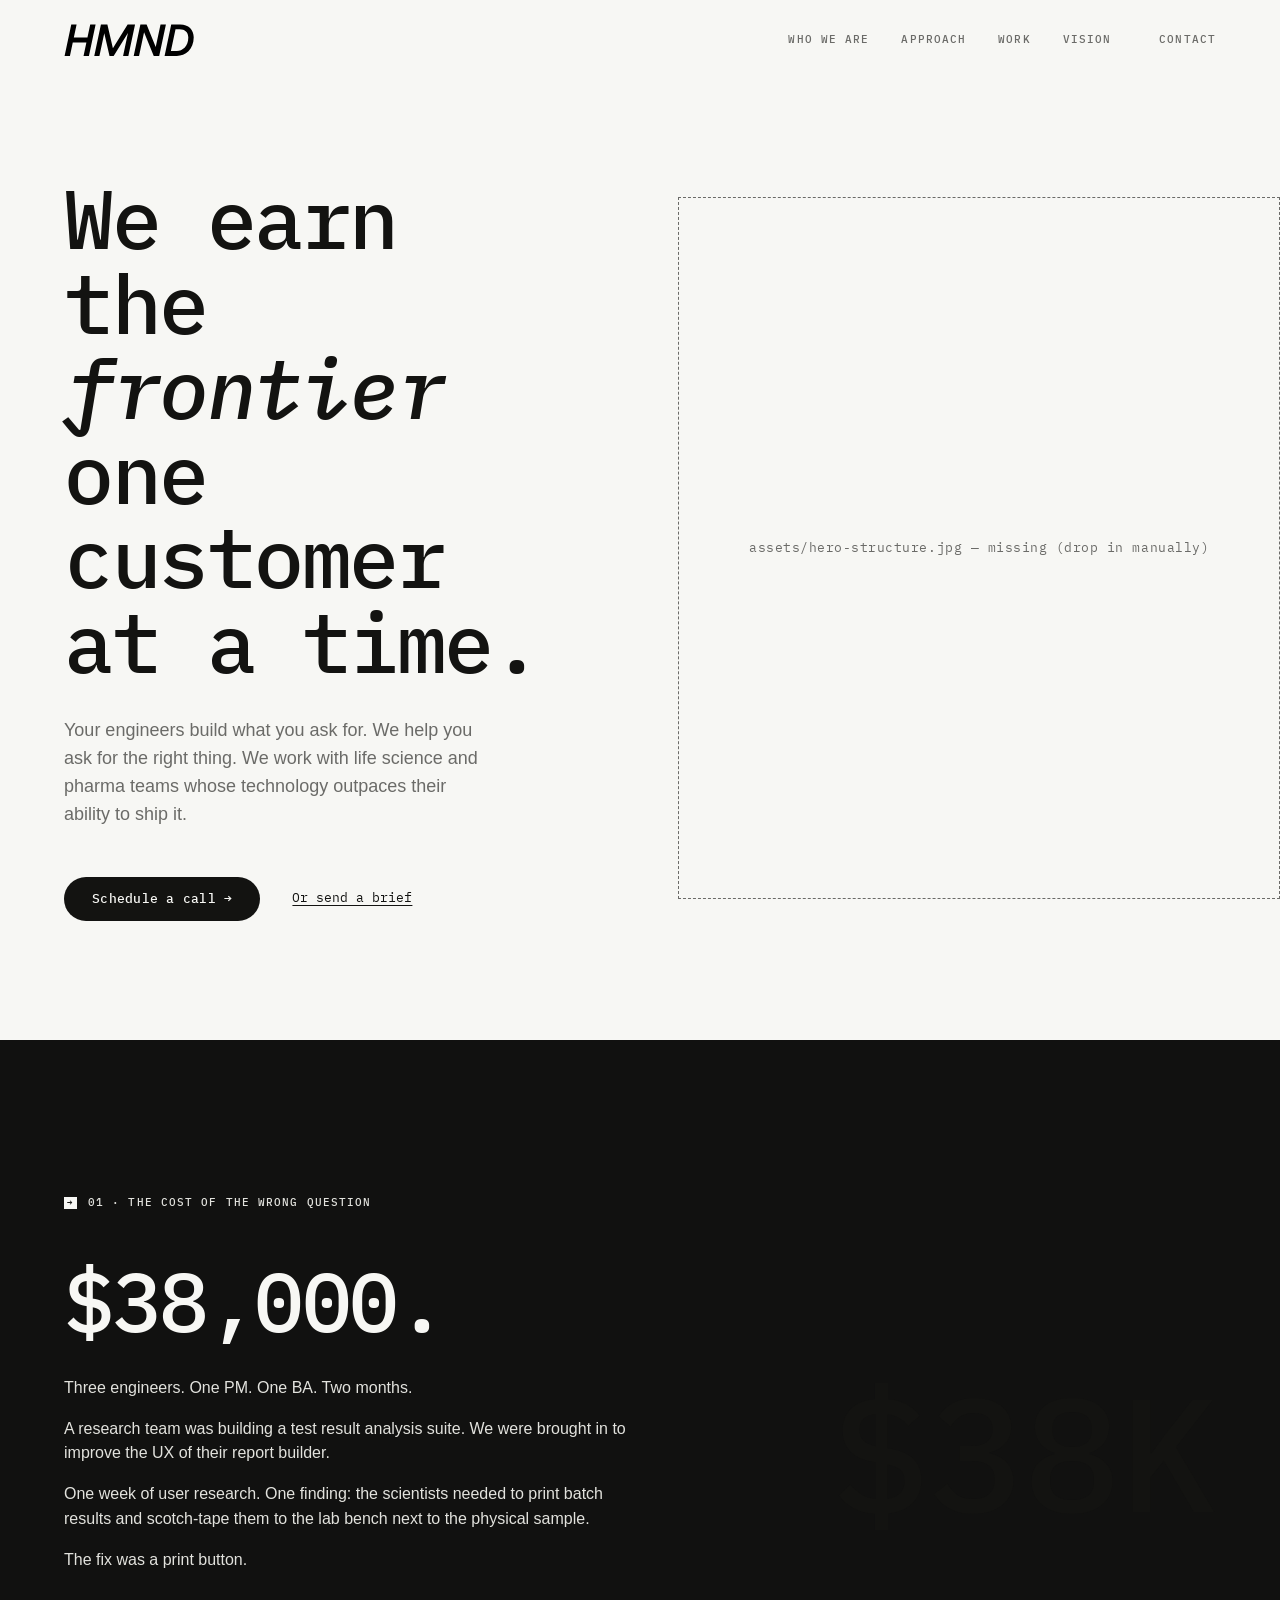
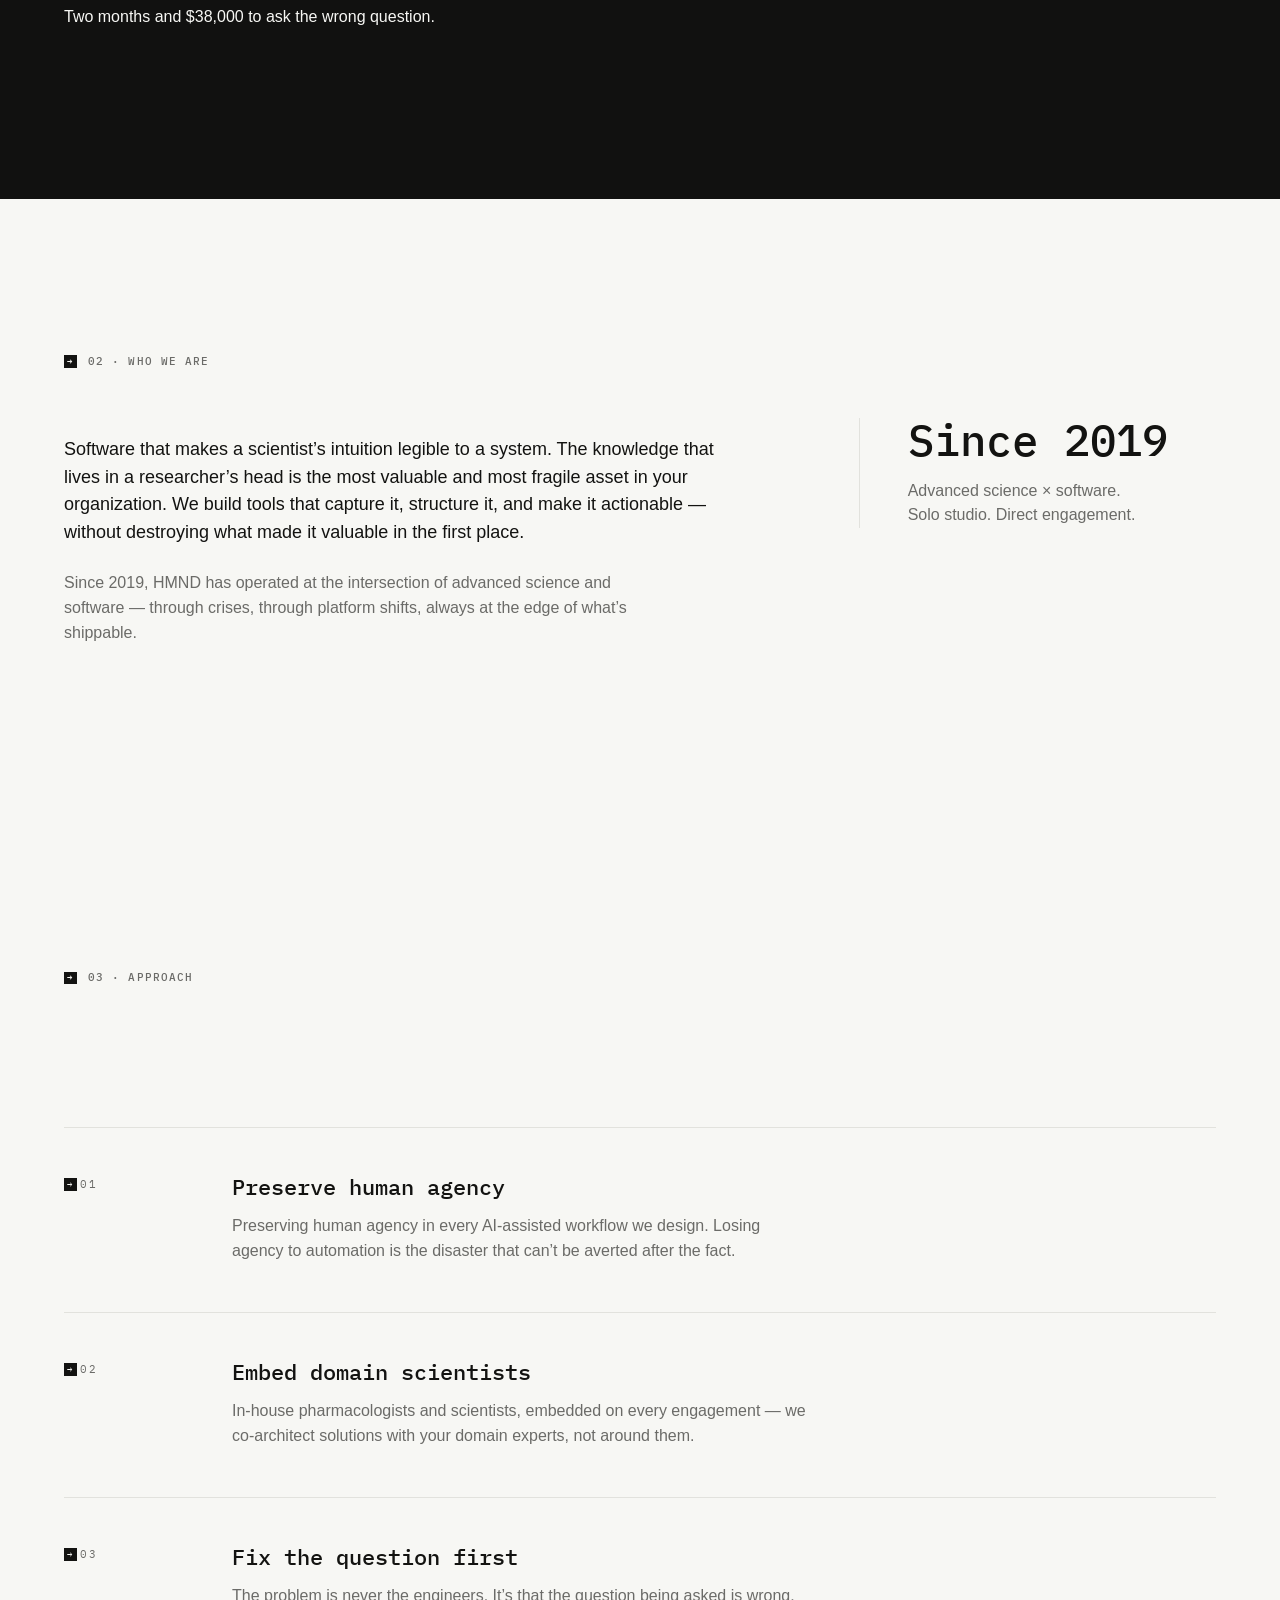
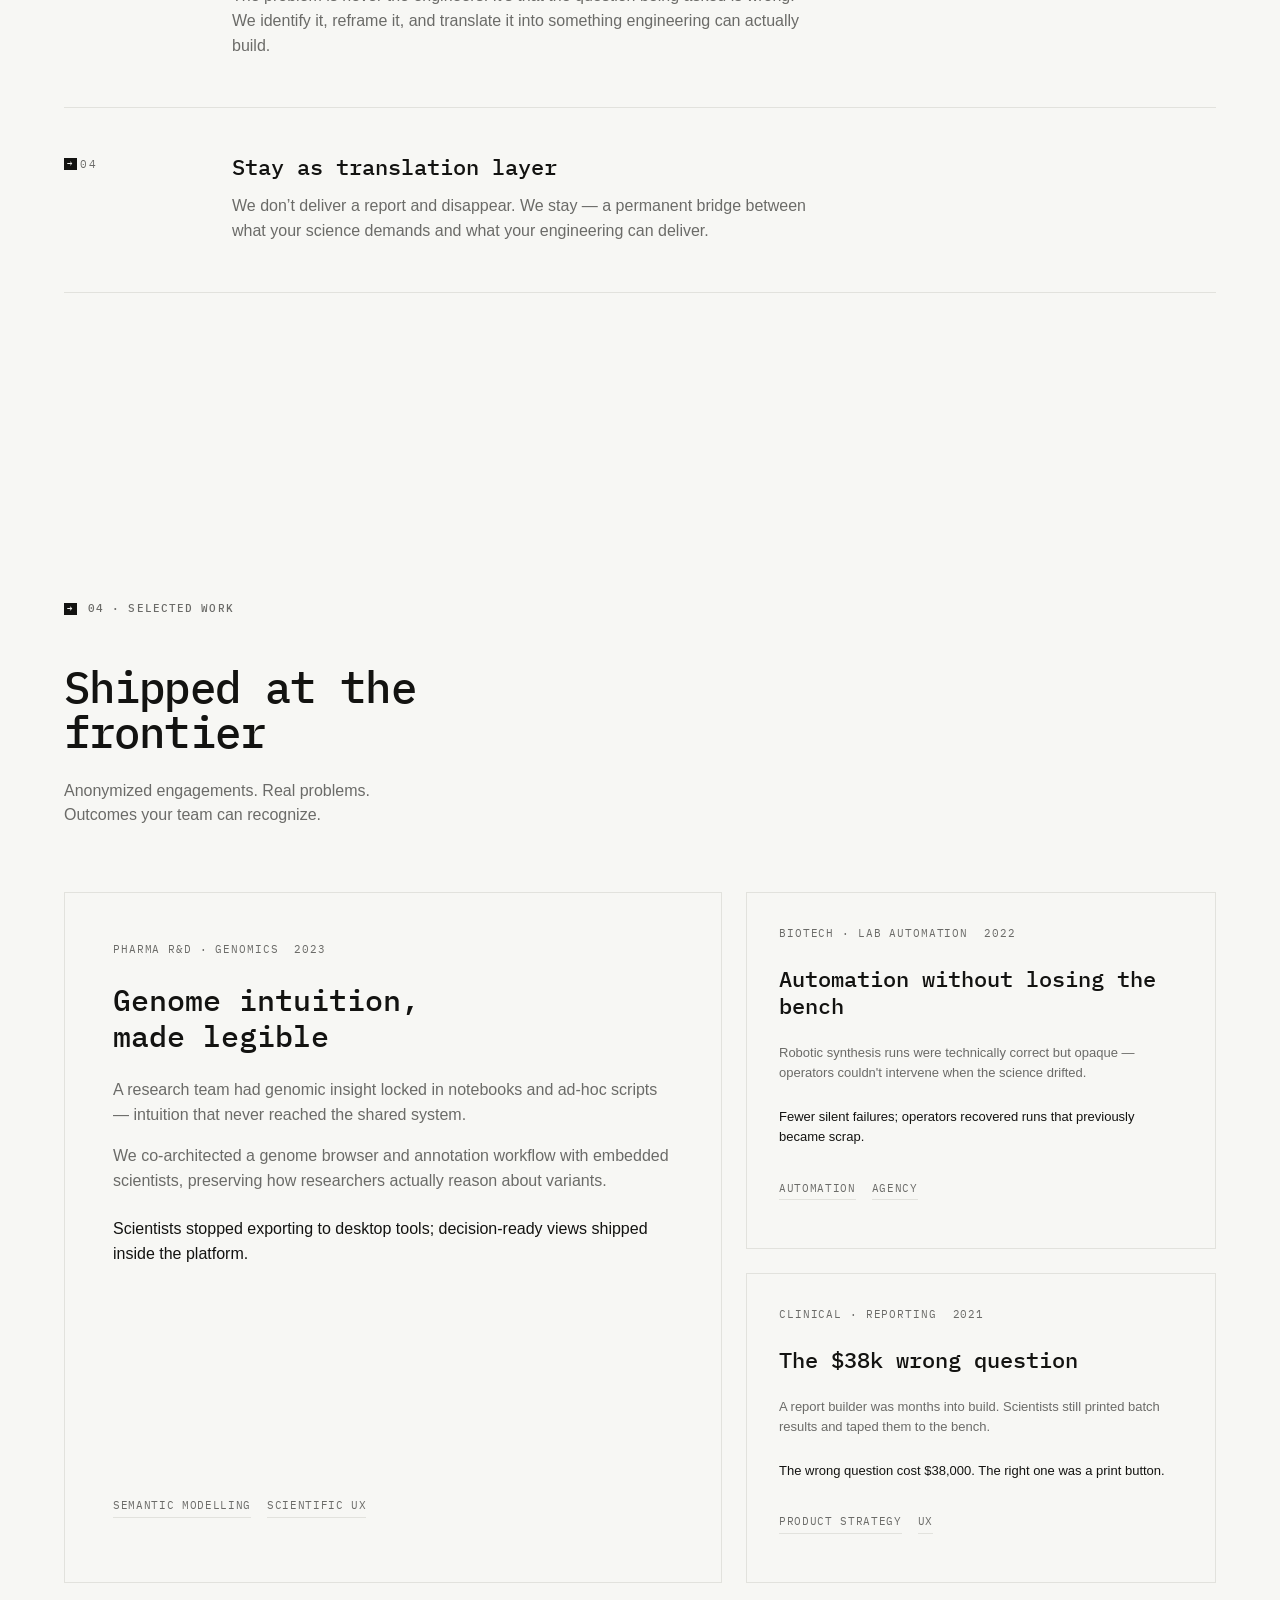
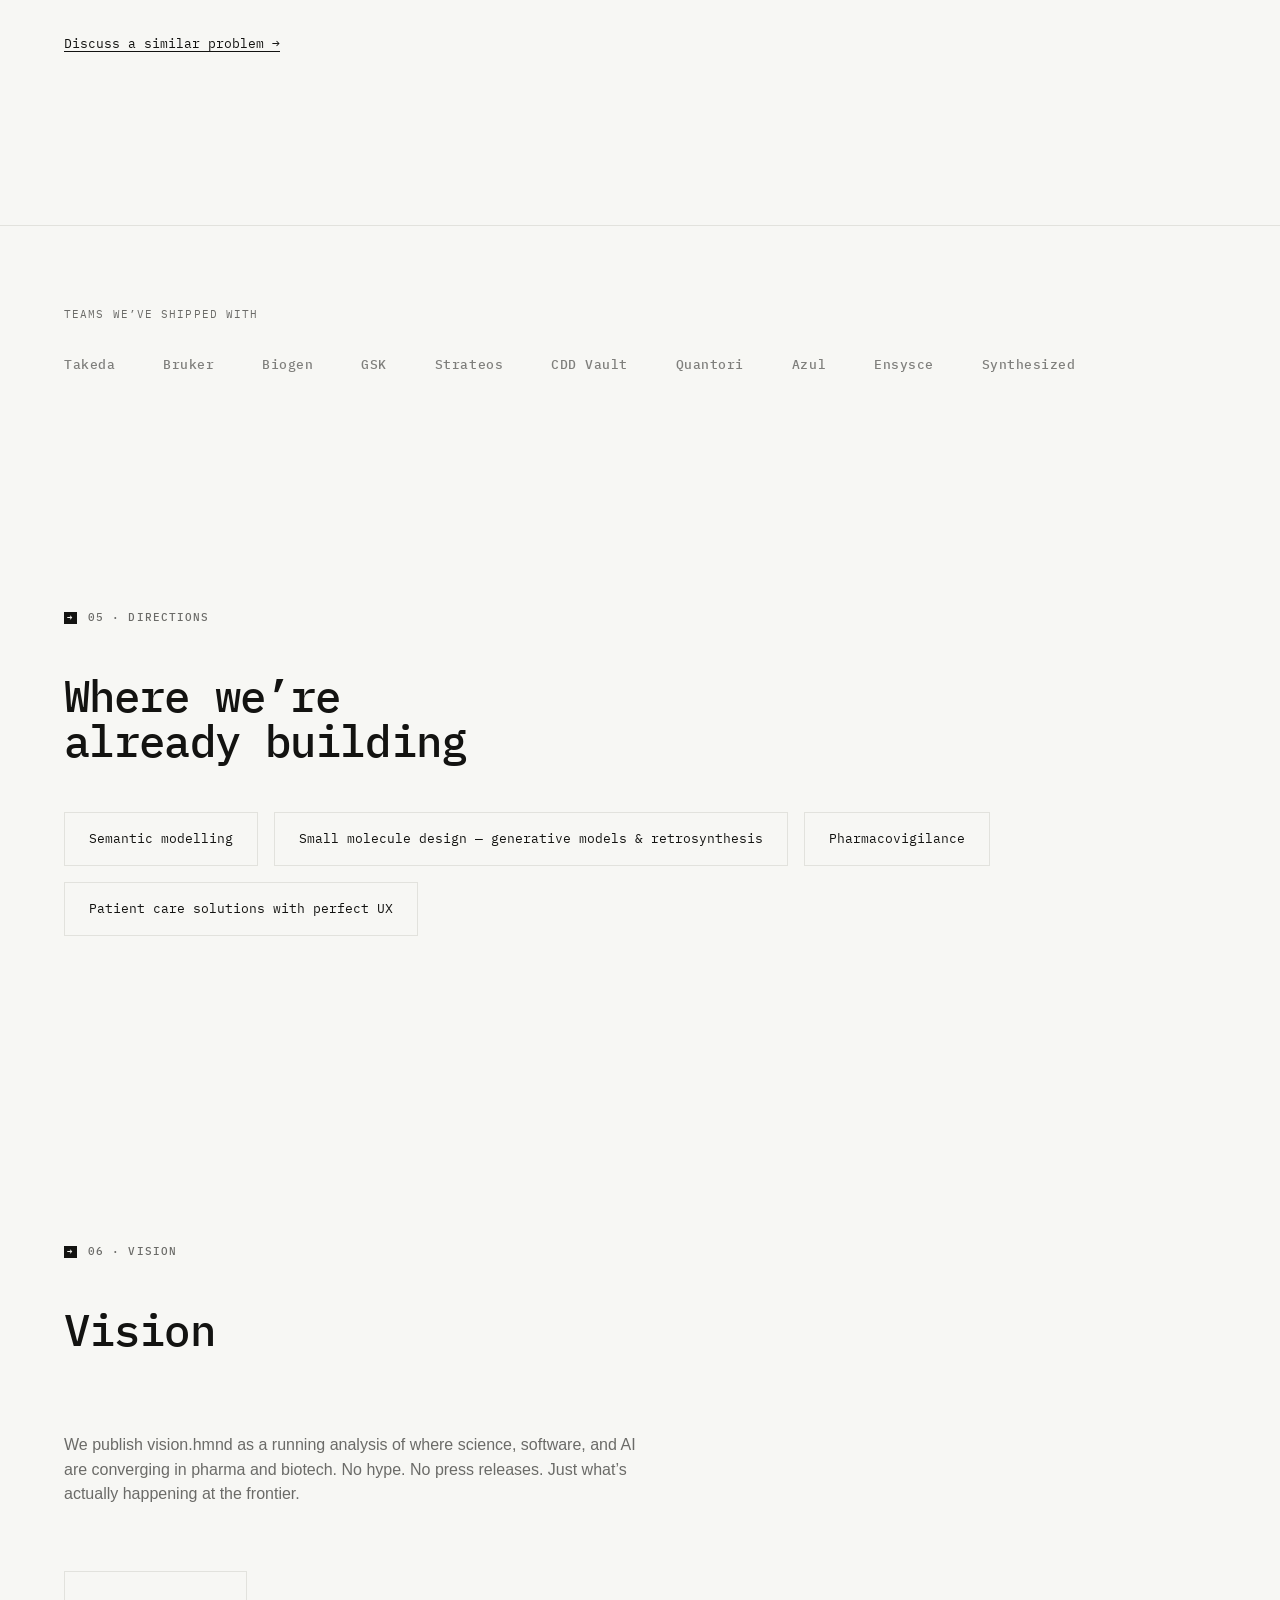
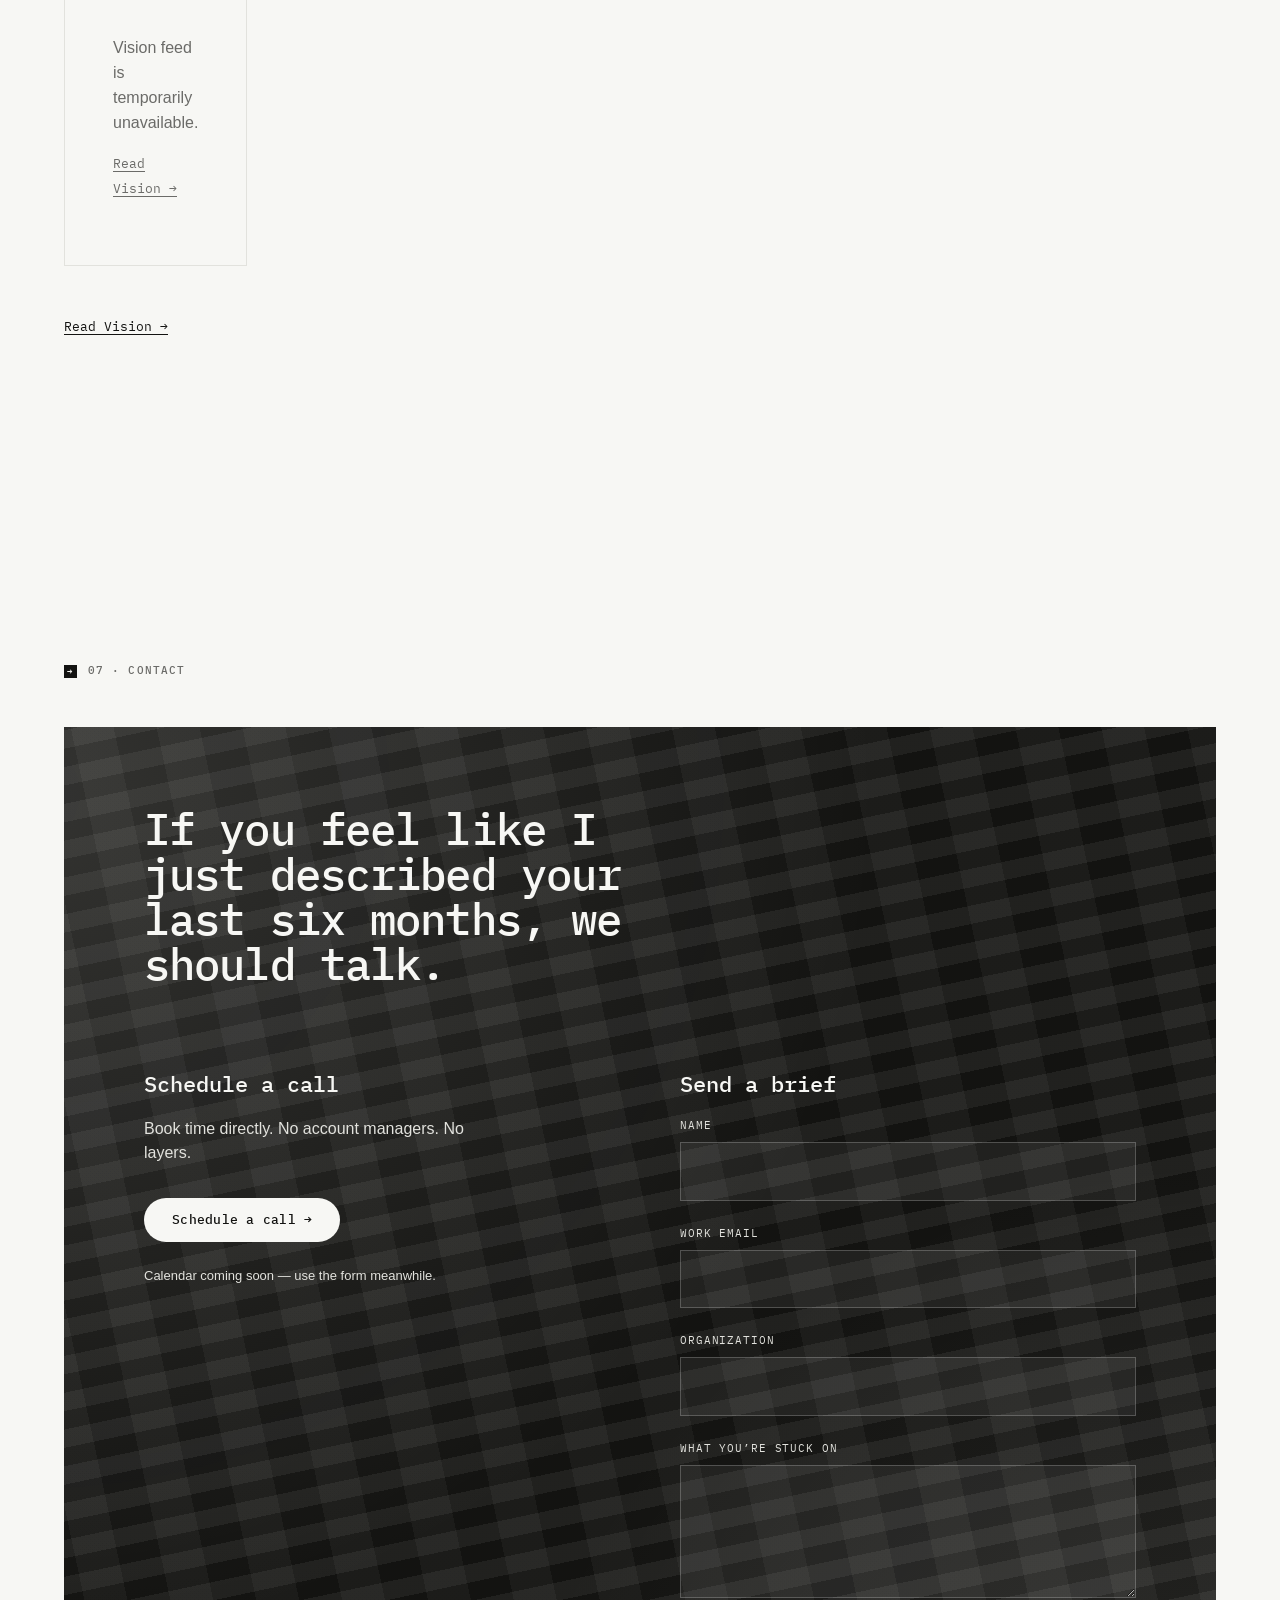
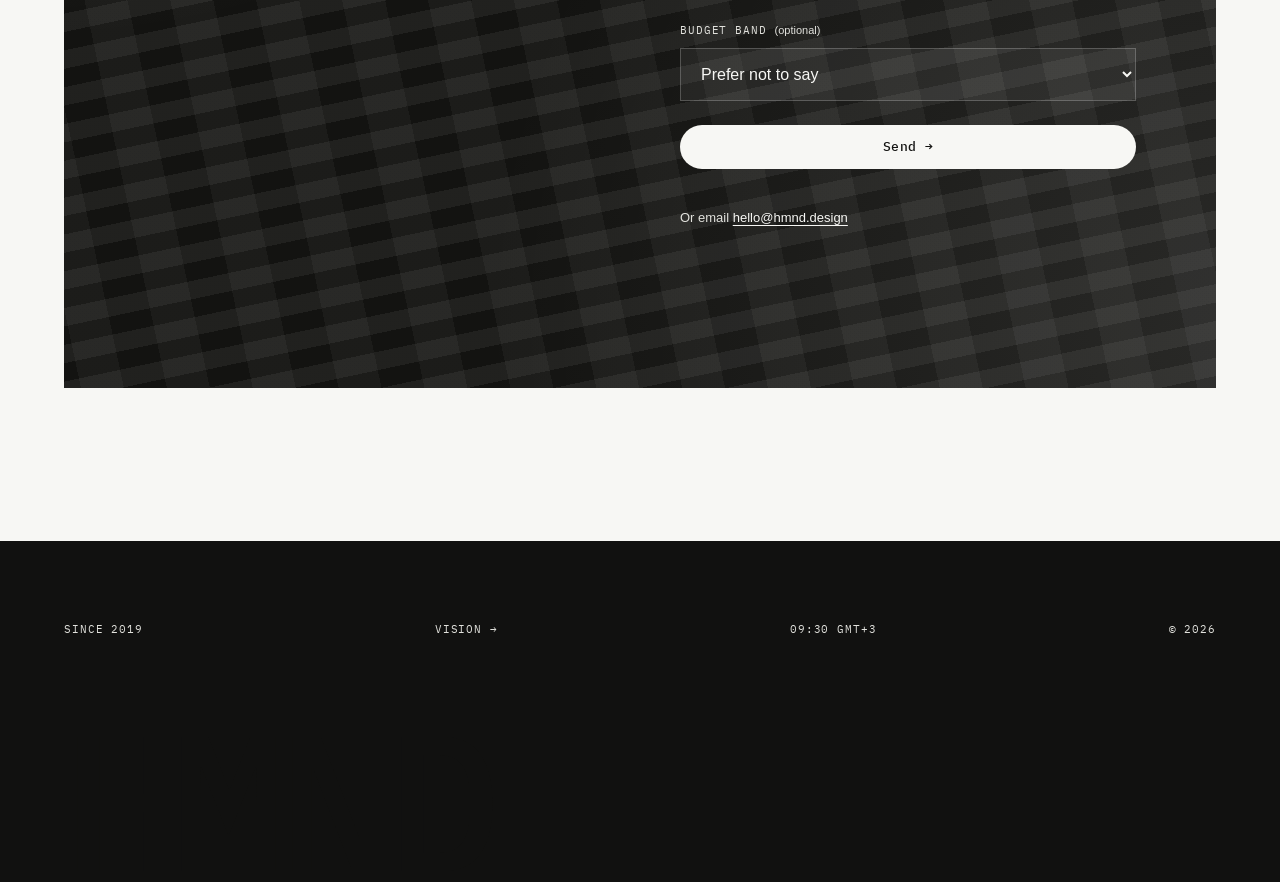
==== index.html @ 151c2091 "Basic layout created" ====
<!DOCTYPE html>
<html lang="en">
<head>
  <meta charset="UTF-8" />
  <meta name="viewport" content="width=device-width, initial-scale=1" />
  <title>HMND — Life-science product strategy studio</title>
  <meta name="description" content="HMND helps life science and pharma teams ask for the right software — and ship it. Product strategy at the frontier of science and AI." />
  <link rel="preconnect" href="https://fonts.googleapis.com" />
  <link rel="preconnect" href="https://fonts.gstatic.com" crossorigin />
  <link rel="preconnect" href="https://api.fontshare.com" crossorigin />
  <link href="https://fonts.googleapis.com/css2?family=IBM+Plex+Mono:wght@400;500;600&display=swap" rel="stylesheet" />
  <link href="https://api.fontshare.com/v2/css?f[]=general-sans@400,500,600&display=swap" rel="stylesheet" />
  <link rel="stylesheet" href="styles/tokens.css" />
  <link rel="stylesheet" href="style.css" />
</head>
<body>
  <a class="skip-link" href="#main">Skip to content</a>

  <header class="site-header" id="site-header">
    <div class="site-header__inner">
      <a
        href="#top"
        class="logo"
        id="logo"
        aria-label="we recombine — the mark stays"
      >
        <img
          src="assets/img/HMND_logo.svg"
          alt=""
          class="logo__img"
          width="187"
          height="46"
        />
      </a>
      <nav class="nav" aria-label="Primary">
        <a href="#who">Who we are</a>
        <a href="#approach">Approach</a>
        <a href="#work">Work</a>
        <a href="#vision" class="nav__vision">
          Vision
          <span class="nav__dot" id="vision-dot" hidden aria-hidden="true"></span>
        </a>
        <a href="#contact" class="nav__contact" id="nav-contact">Contact</a>
      </nav>
      <button class="nav-toggle" id="nav-toggle" type="button" aria-expanded="false" aria-controls="mobile-nav" aria-label="Open menu">
        <span></span><span></span>
      </button>
    </div>
    <nav class="mobile-nav" id="mobile-nav" hidden>
      <a href="#who">Who we are</a>
      <a href="#approach">Approach</a>
      <a href="#work">Work</a>
      <a href="#vision">Vision</a>
      <a href="#contact">Contact</a>
    </nav>
  </header>

  <main id="main">
    <!-- 02 Hero -->
    <section class="hero" id="top" aria-labelledby="hero-heading">
      <div class="hero__grid">
        <div class="hero__copy reveal">
          <h1 id="hero-heading" class="hero__title">
            <span class="hero__line">We earn the <em class="hero__accent">frontier</em></span>
            <span class="hero__line">one customer at a time.</span>
          </h1>
          <p class="hero__sub">
            Your engineers build what you ask for. We help you ask for the right thing.
            We work with life science and pharma teams whose technology outpaces their ability to ship it.
          </p>
          <div class="hero__actions">
            <a class="btn-primary magnetic" href="#contact">Schedule a call →</a>
            <a class="text-link" href="#contact-form">Or send a brief</a>
          </div>
        </div>
        <div class="hero__media">
          <img
            src="assets/hero-structure.jpg"
            alt="Matte ceramic biological structure under simulated microscope optics"
            class="hero__img"
            width="1200"
            height="1400"
          />
        </div>
      </div>
    </section>

    <!-- 03 Proof -->
    <section class="proof" id="proof" aria-labelledby="proof-heading">
      <div class="container proof__inner">
        <p class="section-marker section-marker--on-dark reveal"><span class="section-marker__arrow" aria-hidden="true">→</span> 01 · The cost of the wrong question</p>
        <div class="proof__grid">
          <div class="proof__copy reveal">
            <h2 id="proof-heading" class="proof__stat">$38,000.</h2>
            <p>Three engineers. One PM. One BA. Two months.</p>
            <p>A research team was building a test result analysis suite. We were brought in to improve the UX of their report builder.</p>
            <p>One week of user research. One finding: the scientists needed to print batch results and scotch-tape them to the lab bench next to the physical sample.</p>
            <p>The fix was a print button.</p>
            <p class="proof__close">Two months and $38,000 to ask the wrong question.</p>
          </div>
          <div class="proof__ghost reveal" aria-hidden="true">$38K</div>
        </div>
      </div>
    </section>

    <!-- 04 Who We Are -->
    <section class="who section" id="who" aria-labelledby="who-heading">
      <div class="container">
        <p class="section-marker reveal"><span class="section-marker__arrow" aria-hidden="true">→</span> 02 · Who we are</p>
        <div class="who__grid">
          <div class="who__prose reveal">
            <h2 id="who-heading" class="sr-only">Who we are</h2>
            <p class="lead">
              Software that makes a scientist’s intuition legible to a system. The knowledge that lives in a researcher’s head is the most valuable and most fragile asset in your organization. We build tools that capture it, structure it, and make it actionable — without destroying what made it valuable in the first place.
            </p>
            <p>
              Since 2019, HMND has operated at the intersection of advanced science and software — through crises, through platform shifts, always at the edge of what’s shippable.
            </p>
          </div>
          <aside class="who__aside reveal">
            <p class="who__year">Since 2019</p>
            <p class="who__claim">Advanced science × software. Solo studio. Direct engagement.</p>
          </aside>
        </div>
      </div>
    </section>

    <!-- 05 Approach -->
    <section class="approach section" id="approach" aria-labelledby="approach-heading">
      <div class="container">
        <p class="section-marker reveal"><span class="section-marker__arrow" aria-hidden="true">→</span> 03 · Approach</p>
        <h2 id="approach-heading" class="section-title reveal">How we work</h2>
        <ol class="approach__list">
          <li class="approach__item reveal">
            <span class="approach__num"><span class="section-marker__arrow" aria-hidden="true">→</span> 01</span>
            <div>
              <h3>Preserve human agency</h3>
              <p>Preserving human agency in every AI-assisted workflow we design. Losing agency to automation is the disaster that can’t be averted after the fact.</p>
            </div>
          </li>
          <li class="approach__item reveal">
            <span class="approach__num"><span class="section-marker__arrow" aria-hidden="true">→</span> 02</span>
            <div>
              <h3>Embed domain scientists</h3>
              <p>In-house pharmacologists and scientists, embedded on every engagement — we co-architect solutions with your domain experts, not around them.</p>
            </div>
          </li>
          <li class="approach__item reveal">
            <span class="approach__num"><span class="section-marker__arrow" aria-hidden="true">→</span> 03</span>
            <div>
              <h3>Fix the question first</h3>
              <p>The problem is never the engineers. It’s that the question being asked is wrong. We identify it, reframe it, and translate it into something engineering can actually build.</p>
            </div>
          </li>
          <li class="approach__item reveal">
            <span class="approach__num"><span class="section-marker__arrow" aria-hidden="true">→</span> 04</span>
            <div>
              <h3>Stay as translation layer</h3>
              <p>We don’t deliver a report and disappear. We stay — a permanent bridge between what your science demands and what your engineering can deliver.</p>
            </div>
          </li>
        </ol>
      </div>
    </section>

    <!-- 06 Selected Work -->
    <section class="work section" id="work" aria-labelledby="work-heading">
      <div class="container">
        <p class="section-marker reveal"><span class="section-marker__arrow" aria-hidden="true">→</span> 04 · Selected work</p>
        <div class="work__header reveal">
          <h2 id="work-heading" class="section-title">Shipped at the frontier</h2>
          <p class="work__intro">Anonymized engagements. Real problems. Outcomes your team can recognize.</p>
        </div>
        <div class="work__rail" id="work-rail" aria-live="polite">
          <!-- Populated by main.js from data/work.json -->
        </div>
        <p class="work__cta reveal">
          <a class="text-link" href="#contact" data-topic="Similar engagement to selected work">Discuss a similar problem →</a>
        </p>
      </div>
    </section>

    <!-- 07 Client marks -->
    <section class="logos section" id="logos" aria-labelledby="logos-heading">
      <div class="container">
        <h2 id="logos-heading" class="sr-only">Teams we’ve shipped with</h2>
        <p class="logos__caption reveal">Teams we’ve shipped with</p>
        <ul class="logos__strip reveal" role="list">
          <li>Takeda</li>
          <li>Bruker</li>
          <li>Biogen</li>
          <li>GSK</li>
          <li>Strateos</li>
          <li>CDD Vault</li>
          <li>Quantori</li>
          <li>Azul</li>
          <li>Ensysce</li>
          <li>Synthesized</li>
        </ul>
      </div>
    </section>

    <!-- 08 Directions -->
    <section class="directions section" id="directions" aria-labelledby="directions-heading">
      <div class="container">
        <p class="section-marker reveal"><span class="section-marker__arrow" aria-hidden="true">→</span> 05 · Directions</p>
        <h2 id="directions-heading" class="section-title reveal">Where we’re already building</h2>
        <ul class="directions__tags reveal" role="list">
          <li>Semantic modelling</li>
          <li>Small molecule design — generative models &amp; retrosynthesis</li>
          <li>Pharmacovigilance</li>
          <li>Patient care solutions with perfect UX</li>
        </ul>
      </div>
    </section>

    <!-- 09 Vision -->
    <section class="vision section" id="vision" aria-labelledby="vision-heading">
      <div class="container">
        <p class="section-marker reveal"><span class="section-marker__arrow" aria-hidden="true">→</span> 06 · Vision</p>
        <div class="vision__header reveal">
          <h2 id="vision-heading" class="section-title">Vision</h2>
          <p class="vision__intro">
            We publish vision.hmnd as a running analysis of where science, software, and AI are converging in pharma and biotech. No hype. No press releases. Just what’s actually happening at the frontier.
          </p>
        </div>
        <div class="vision__feed" id="vision-feed" aria-live="polite">
          <div class="vision__skeleton" aria-hidden="true">
            <div class="vision__skel vision__skel--lg"></div>
            <div class="vision__skel"></div>
            <div class="vision__skel"></div>
            <div class="vision__skel vision__skel--sm"></div>
            <div class="vision__skel vision__skel--sm"></div>
            <div class="vision__skel vision__skel--sm"></div>
            <div class="vision__skel vision__skel--sm"></div>
          </div>
        </div>
        <p class="vision__cta reveal">
          <a class="text-link" href="https://vision.hmnd.design" rel="noopener noreferrer" target="_blank">Read Vision →</a>
        </p>
      </div>
    </section>

    <!-- 10 Contact -->
    <section class="contact section" id="contact" aria-labelledby="contact-heading">
      <div class="container">
        <p class="section-marker reveal"><span class="section-marker__arrow" aria-hidden="true">→</span> 07 · Contact</p>
        <div class="contact__card reveal">
          <h2 id="contact-heading" class="contact__title">
            If you feel like I just described your last six months, we should talk.
          </h2>

          <div class="contact__paths">
            <div class="contact__calendar" id="calendly-slot"
                 data-calendly-url="">
              <!-- Set data-calendly-url to your Calendly link when ready -->
              <h3 class="contact__path-title">Schedule a call</h3>
              <p class="contact__path-copy">Book time directly. No account managers. No layers.</p>
              <a class="btn-primary magnetic contact__btn" id="calendly-cta" href="#contact-form">Schedule a call →</a>
              <p class="contact__calendar-note" id="calendly-note" hidden>Calendar coming soon — use the form meanwhile.</p>
            </div>

            <div class="contact__form-wrap" id="contact-form">
              <h3 class="contact__path-title">Send a brief</h3>
              <form class="contact-form" id="lead-form" method="POST" action="REPLACE_ME">
                <div class="form-row">
                  <label for="name">Name</label>
                  <input id="name" name="name" type="text" autocomplete="name" required />
                </div>
                <div class="form-row">
                  <label for="email">Work email</label>
                  <input id="email" name="email" type="email" autocomplete="email" required />
                </div>
                <div class="form-row">
                  <label for="org">Organization</label>
                  <input id="org" name="organization" type="text" autocomplete="organization" required />
                </div>
                <div class="form-row">
                  <label for="stuck">What you’re stuck on</label>
                  <textarea id="stuck" name="message" rows="4" required></textarea>
                </div>
                <div class="form-row">
                  <label for="budget">Budget band <span class="optional">(optional)</span></label>
                  <select id="budget" name="budget">
                    <option value="">Prefer not to say</option>
                    <option value="under-25k">Under $25k</option>
                    <option value="25-75k">$25k – $75k</option>
                    <option value="75-150k">$75k – $150k</option>
                    <option value="150k-plus">$150k+</option>
                  </select>
                </div>
                <button type="submit" class="btn-primary magnetic contact__btn">Send →</button>
                <p class="form-fallback">
                  Or email <a class="inline-link" href="mailto:hello@hmnd.design">hello@hmnd.design</a>
                </p>
                <p class="form-status" id="form-status" role="status" aria-live="polite"></p>
              </form>
            </div>
          </div>
        </div>
      </div>
    </section>
  </main>

  <footer class="site-footer">
    <div class="container site-footer__top">
      <span>Since 2019</span>
      <a href="https://vision.hmnd.design" rel="noopener noreferrer" target="_blank">Vision →</a>
      <time id="local-time" datetime="">--:--</time>
      <span>© 2026</span>
    </div>
    <div class="site-footer__wordmark" aria-hidden="true">HMND</div>
  </footer>

  <script src="main.js" defer></script>
</body>
</html>
---- styles/tokens.css ----
:root {
  /* Color */
  --color-bg: #f7f7f4;
  --color-text: #131311;
  --color-text-muted: #6b6b68;
  --color-accent: #8dff6a;
  --color-surface-dark: #111110;
  --color-border: #e2e2dd;

  /* Typography */
  --font-display: 'IBM Plex Mono', monospace;
  --font-body: 'General Sans', sans-serif;
  --fs-hero: clamp(2.75rem, 6.5vw, 6rem);
  --fs-h2: clamp(1.875rem, 3.5vw, 2.75rem);
  --fs-h3: 1.375rem;
  --fs-body-lg: 1.125rem;
  --fs-body: 1rem;
  --fs-small: 0.8125rem;
  --fs-micro: 0.6875rem;
  --lh-display: 1.02;
  --lh-body: 1.55;
  --measure: 65ch;

  /* Spacing (8px scale) */
  --space-1: 8px;
  --space-2: 16px;
  --space-3: 24px;
  --space-4: 32px;
  --space-6: 48px;
  --space-8: 64px;
  --space-10: 80px;
  --space-15: 120px;
  --space-20: 160px;
  --section-py: clamp(96px, 12vw, 160px);
  --container-max: 1180px;
  --gutter: clamp(24px, 5vw, 64px);

  /* Radius */
  --radius-none: 0px;
  --radius-pill: 999px;

  /* Motion */
  --ease-out: cubic-bezier(0.16, 1, 0.3, 1);
  --duration-fast: 200ms;
  --duration-base: 400ms;
  --stagger-child: 60ms;
}

.btn-primary {
  border-radius: var(--radius-pill);
  background: var(--color-text);
  color: var(--color-bg);
  padding: 14px 28px;
  font-family: var(--font-display);
  transition: background var(--duration-fast) ease;
}
.btn-primary:hover {
  background: var(--color-text-muted);
  color: var(--color-bg);
}

.hairline {
  border: 1px solid var(--color-border);
  border-radius: var(--radius-none);
  box-shadow: none;
}
---- style.css ----
/* HMND site composition — all values via tokens */

*,
*::before,
*::after {
  box-sizing: border-box;
}

html {
  scroll-behavior: smooth;
}

@media (prefers-reduced-motion: reduce) {
  html {
    scroll-behavior: auto;
  }
}

body {
  margin: 0;
  background: var(--color-bg);
  color: var(--color-text);
  font-family: var(--font-body);
  font-size: var(--fs-body);
  line-height: var(--lh-body);
  -webkit-font-smoothing: antialiased;
  text-rendering: optimizeLegibility;
}

img {
  max-width: 100%;
  display: block;
}

a {
  color: inherit;
  text-decoration: underline;
  text-decoration-thickness: 1px;
  text-underline-offset: 0.2em;
}

a:hover {
  color: var(--color-text);
}

a.btn-primary,
a.logo,
.nav a,
.mobile-nav a,
.work-case,
.vision-tile {
  text-decoration: none;
}

button,
input,
textarea,
select {
  font: inherit;
  color: inherit;
}

.sr-only {
  position: absolute;
  width: 1px;
  height: 1px;
  padding: 0;
  margin: -1px;
  overflow: hidden;
  clip: rect(0, 0, 0, 0);
  white-space: nowrap;
  border: 0;
}

.skip-link {
  position: absolute;
  left: var(--gutter);
  top: -100px;
  z-index: 200;
  background: var(--color-text);
  color: var(--color-bg);
  padding: var(--space-1) var(--space-2);
  font-family: var(--font-display);
  font-size: var(--fs-small);
}

.skip-link:focus {
  top: var(--space-2);
}

.container {
  width: min(100% - (var(--gutter) * 2), var(--container-max));
  margin-inline: auto;
}

.section {
  padding-block: var(--section-py);
}

.section-marker {
  margin: 0 0 var(--space-6);
  font-family: var(--font-display);
  font-size: var(--fs-micro);
  font-weight: 500;
  letter-spacing: 0.1em;
  text-transform: uppercase;
  color: var(--color-text-muted);
}

.section-marker__arrow {
  display: inline-flex;
  align-items: center;
  justify-content: center;
  width: 1.35em;
  height: 1.35em;
  margin-right: 0.35em;
  background: var(--color-text);
  color: var(--color-bg);
  font-size: 0.85em;
  line-height: 1;
  vertical-align: middle;
}

.section-marker--on-dark .section-marker__arrow {
  background: var(--color-bg);
  color: var(--color-text);
}

.section-marker--on-dark {
  color: var(--color-border);
}

.section-title {
  margin: 0 0 var(--space-6);
  font-family: var(--font-display);
  font-size: var(--fs-h2);
  font-weight: 500;
  line-height: var(--lh-display);
  letter-spacing: -0.02em;
  max-width: 18ch;
}

.lead {
  font-size: var(--fs-body-lg);
  max-width: var(--measure);
}

.text-link {
  font-family: var(--font-display);
  font-size: var(--fs-small);
  text-decoration: underline;
  text-decoration-thickness: 1px;
  text-underline-offset: 0.22em;
  transition: text-decoration-color var(--duration-fast) ease;
}

.text-link:hover {
  text-decoration-color: var(--color-text);
}

.inline-link {
  color: inherit;
  text-decoration: underline;
  text-decoration-thickness: 1px;
  text-underline-offset: 0.2em;
}

.inline-link:hover {
  color: inherit;
}

.btn-primary {
  display: inline-flex;
  align-items: center;
  justify-content: center;
  gap: var(--space-1);
  border: none;
  cursor: pointer;
  text-decoration: none;
  font-size: var(--fs-small);
  font-weight: 500;
  letter-spacing: 0.02em;
  line-height: 1.2;
  transition: transform var(--duration-fast) var(--ease-out);
  will-change: transform;
}

/* —— Header —— */
.site-header {
  position: fixed;
  inset: 0 0 auto;
  z-index: 100;
  background: transparent;
  transition:
    background var(--duration-fast) ease,
    border-color var(--duration-fast) ease;
  border-bottom: 1px solid transparent;
}

.site-header.is-solid {
  background: var(--color-bg);
  border-bottom-color: var(--color-border);
}

.site-header__inner {
  display: flex;
  align-items: center;
  justify-content: space-between;
  width: min(100% - (var(--gutter) * 2), var(--container-max));
  margin-inline: auto;
  padding-block: var(--space-3);
}

.logo {
  display: inline-flex;
  align-items: center;
  text-decoration: none;
  line-height: 0;
}

.logo__img {
  display: block;
  width: auto;
  height: 28px;
}

@media (min-width: 900px) {
  .logo__img {
    height: 32px;
  }
}

.nav {
  display: none;
  gap: var(--space-4);
  align-items: center;
}

.nav a {
  position: relative;
  font-family: var(--font-display);
  font-size: var(--fs-micro);
  font-weight: 500;
  letter-spacing: 0.1em;
  text-transform: uppercase;
  text-decoration: none;
  color: var(--color-text-muted);
  transition: color 400ms var(--ease-out);
}

.nav a::after {
  content: "";
  position: absolute;
  left: 0;
  bottom: -4px;
  width: 100%;
  height: 1px;
  background: var(--color-text);
  transform: scaleX(0);
  transform-origin: left center;
  transition: transform 650ms cubic-bezier(0.22, 1, 0.36, 1);
}

.nav a:hover {
  color: var(--color-text);
}

.nav a:hover::after {
  transform: scaleX(1);
}

.nav__vision {
  padding-right: var(--space-2);
}

.nav__dot {
  position: absolute;
  top: -2px;
  right: 0;
  width: 6px;
  height: 6px;
  border-radius: var(--radius-pill);
  background: var(--color-text);
}

.nav-toggle {
  display: flex;
  flex-direction: column;
  gap: 6px;
  background: none;
  border: none;
  padding: var(--space-1);
  cursor: pointer;
}

.nav-toggle span {
  display: block;
  width: 24px;
  height: 1px;
  background: var(--color-text);
}

.mobile-nav {
  display: flex;
  flex-direction: column;
  gap: var(--space-3);
  padding: var(--space-4) var(--gutter) var(--space-6);
  background: var(--color-bg);
  border-bottom: 1px solid var(--color-border);
}

.mobile-nav a {
  font-family: var(--font-display);
  font-size: var(--fs-small);
  letter-spacing: 0.08em;
  text-transform: uppercase;
  text-decoration: none;
}

.mobile-nav[hidden] {
  display: none;
}

@media (min-width: 900px) {
  .nav {
    display: flex;
  }

  .nav-toggle,
  .mobile-nav {
    display: none !important;
  }
}

/* —— Hero —— */
.hero {
  padding-top: calc(var(--space-15) + var(--space-4));
  padding-bottom: var(--space-10);
  overflow: hidden;
}

.hero__grid {
  display: grid;
  grid-template-columns: 1fr;
  gap: var(--space-8);
  width: min(100%, calc(var(--container-max) + var(--gutter)));
  margin-left: var(--gutter);
  margin-right: 0;
}

.hero__copy {
  padding-right: var(--gutter);
  max-width: 40rem;
}

.hero__title {
  margin: 0 0 var(--space-4);
  font-family: var(--font-display);
  font-size: var(--fs-hero);
  font-weight: 500;
  line-height: var(--lh-display);
  letter-spacing: -0.03em;
}

.hero__line {
  display: block;
}

.hero__accent {
  font-style: italic;
  color: inherit;
}

.hero__sub {
  margin: 0 0 var(--space-6);
  max-width: 42ch;
  color: var(--color-text-muted);
  font-size: var(--fs-body-lg);
}

.hero__actions {
  display: flex;
  flex-wrap: wrap;
  align-items: center;
  gap: var(--space-3) var(--space-4);
}

.hero__media {
  position: relative;
  min-height: 320px;
  margin-right: 0;
}

.hero__img {
  width: 100%;
  height: 100%;
  min-height: 320px;
  max-height: 720px;
  object-fit: cover;
  object-position: center;
  background: var(--color-border);
}

.hero__media.is-missing::after {
  content: "assets/hero-structure.jpg — missing (drop in manually)";
  position: absolute;
  inset: 0;
  display: flex;
  align-items: center;
  justify-content: center;
  padding: var(--space-4);
  text-align: center;
  font-family: var(--font-display);
  font-size: var(--fs-small);
  letter-spacing: 0.04em;
  color: var(--color-text-muted);
  border: 1px dashed var(--color-text-muted);
  background: var(--color-bg);
  pointer-events: none;
}

.hero__media.is-missing .hero__img {
  opacity: 0;
  min-height: 320px;
}

@media (min-width: 900px) {
  .hero {
    padding-top: calc(var(--space-20) + var(--space-2));
    padding-bottom: var(--space-15);
    min-height: 100vh;
    display: flex;
    align-items: center;
  }

  .hero__grid {
    grid-template-columns: 7fr 5fr;
    gap: var(--space-6);
    align-items: center;
    width: 100%;
  }

  .hero__media {
    height: min(78vh, 720px);
  }

  .hero__img {
    min-height: 100%;
    max-height: none;
    height: 100%;
  }

  .hero__media.is-missing {
    min-height: min(78vh, 720px);
  }
}

/* —— Proof —— */
.proof {
  background: var(--color-surface-dark);
  color: var(--color-bg);
  padding-block: var(--section-py);
}

.proof__grid {
  display: grid;
  grid-template-columns: 1fr;
  gap: var(--space-8);
  align-items: center;
}

.proof__stat {
  margin: 0 0 var(--space-4);
  font-family: var(--font-display);
  font-size: var(--fs-hero);
  font-weight: 500;
  line-height: var(--lh-display);
  letter-spacing: -0.03em;
}

.proof__copy p {
  max-width: var(--measure);
  color: var(--color-border);
}

.proof__close {
  color: var(--color-bg) !important;
  font-weight: 500;
  margin-top: var(--space-4);
}

.proof__ghost {
  display: none;
  font-family: var(--font-display);
  font-size: clamp(4rem, 14vw, 10rem);
  font-weight: 500;
  line-height: 0.9;
  color: var(--color-text);
  opacity: 0.18;
  text-align: right;
  user-select: none;
}

@media (min-width: 900px) {
  .proof__grid {
    grid-template-columns: 6fr 4fr;
  }

  .proof__ghost {
    display: block;
  }
}

/* —— Who —— */
.who__grid {
  display: grid;
  grid-template-columns: 1fr;
  gap: var(--space-8);
}

.who__prose p {
  max-width: var(--measure);
}

.who__prose p + p {
  margin-top: var(--space-3);
  color: var(--color-text-muted);
}

.who__aside {
  border-top: 1px solid var(--color-border);
  padding-top: var(--space-4);
}

.who__year {
  margin: 0 0 var(--space-2);
  font-family: var(--font-display);
  font-size: var(--fs-h2);
  font-weight: 500;
  line-height: var(--lh-display);
}

.who__claim {
  margin: 0;
  color: var(--color-text-muted);
  max-width: 28ch;
}

@media (min-width: 900px) {
  .who__grid {
    grid-template-columns: 8fr 4fr;
    gap: var(--space-10);
    align-items: start;
  }

  .who__aside {
    border-top: none;
    border-left: 1px solid var(--color-border);
    padding-top: 0;
    padding-left: var(--space-6);
  }
}

/* —— Approach —— */
.approach__list {
  list-style: none;
  margin: 0;
  padding: 0;
  border-top: 1px solid var(--color-border);
}

.approach__item {
  display: grid;
  grid-template-columns: 1fr;
  gap: var(--space-2);
  padding-block: var(--space-6);
  border-bottom: 1px solid var(--color-border);
}

.approach__num {
  display: inline-flex;
  align-items: center;
  gap: 0.35em;
  font-family: var(--font-display);
  font-size: var(--fs-micro);
  letter-spacing: 0.1em;
  color: var(--color-text-muted);
}

.approach__num .section-marker__arrow {
  margin-right: 0;
}

.approach__item h3 {
  margin: 0 0 var(--space-2);
  font-family: var(--font-display);
  font-size: var(--fs-h3);
  font-weight: 500;
  line-height: var(--lh-display);
}

.approach__item p {
  margin: 0;
  max-width: var(--measure);
  color: var(--color-text-muted);
}

@media (min-width: 768px) {
  .approach__item {
    grid-template-columns: 120px 1fr;
    gap: var(--space-6);
    align-items: start;
  }
}

/* —— Work —— */
.work__header {
  margin-bottom: var(--space-8);
}

.work__intro {
  margin: calc(var(--space-3) * -1) 0 0;
  color: var(--color-text-muted);
  max-width: 42ch;
}

.work__rail {
  display: grid;
  grid-template-columns: 1fr;
  gap: var(--space-3);
}

.work-case {
  border: 1px solid var(--color-border);
  border-radius: var(--radius-none);
  padding: var(--space-4);
  transition: border-color var(--duration-fast) ease;
  text-decoration: none;
  color: inherit;
  display: block;
  background: transparent;
}

.work-case:hover,
.work-case:focus-visible {
  border-color: var(--color-text);
  outline: none;
}

.work-case__meta {
  display: flex;
  flex-wrap: wrap;
  gap: var(--space-2);
  margin-bottom: var(--space-3);
  font-family: var(--font-display);
  font-size: var(--fs-micro);
  letter-spacing: 0.08em;
  text-transform: uppercase;
  color: var(--color-text-muted);
}

.work-case h3 {
  margin: 0 0 var(--space-3);
  font-family: var(--font-display);
  font-size: var(--fs-h3);
  font-weight: 500;
  line-height: 1.2;
}

.work-case p {
  margin: 0 0 var(--space-2);
  color: var(--color-text-muted);
  font-size: var(--fs-small);
}

.work-case__outcome {
  color: var(--color-text) !important;
  font-weight: 500;
  margin-top: var(--space-3) !important;
}

.work-case__tags {
  display: flex;
  flex-wrap: wrap;
  gap: var(--space-2);
  margin-top: var(--space-4);
  padding: 0;
  list-style: none;
}

.work-case__tags li {
  font-family: var(--font-display);
  font-size: var(--fs-micro);
  letter-spacing: 0.06em;
  text-transform: uppercase;
  color: var(--color-text-muted);
  border-bottom: 1px solid var(--color-border);
  padding-bottom: 2px;
}

.work-case--featured {
  padding: var(--space-6);
}

.work-case--featured h3 {
  font-size: clamp(1.375rem, 2.5vw, 1.875rem);
  max-width: 18ch;
}

.work-case--featured p {
  font-size: var(--fs-body);
  max-width: var(--measure);
}

.work-case--featured p + p {
  margin-top: var(--space-2);
}

.work__cta {
  margin-top: var(--space-6);
}

@media (min-width: 900px) {
  .work__rail {
    grid-template-columns: 7fr 5fr;
    grid-template-rows: auto auto;
    gap: var(--space-3);
  }

  .work-case--featured {
    grid-row: 1 / span 2;
    display: flex;
    flex-direction: column;
    justify-content: space-between;
    min-height: 100%;
  }
}

/* —— Logos —— */
.logos {
  padding-block: var(--space-10);
  border-top: 1px solid var(--color-border);
}

.logos__caption {
  margin: 0 0 var(--space-4);
  font-family: var(--font-display);
  font-size: var(--fs-micro);
  letter-spacing: 0.1em;
  text-transform: uppercase;
  color: var(--color-text-muted);
}

.logos__strip {
  display: flex;
  flex-wrap: wrap;
  gap: var(--space-3) var(--space-6);
  margin: 0;
  padding: 0;
  list-style: none;
}

.logos__strip li {
  font-family: var(--font-display);
  font-size: var(--fs-small);
  font-weight: 500;
  letter-spacing: 0.04em;
  color: var(--color-text-muted);
  opacity: 0.85;
}

/* —— Directions —— */
.directions__tags {
  display: flex;
  flex-wrap: wrap;
  gap: var(--space-2);
  margin: var(--space-6) 0 0;
  padding: 0;
  list-style: none;
}

.directions__tags li {
  font-family: var(--font-display);
  font-size: var(--fs-small);
  padding: var(--space-2) var(--space-3);
  border: 1px solid var(--color-border);
  border-radius: var(--radius-none);
  color: var(--color-text);
}

/* —— Vision —— */
.vision__header {
  display: grid;
  gap: var(--space-4);
  margin-bottom: var(--space-8);
  max-width: 52rem;
}

.vision__intro {
  margin: 0;
  color: var(--color-text-muted);
  max-width: var(--measure);
}

.vision__feed {
  display: grid;
  grid-template-columns: 1fr;
  gap: var(--space-3);
}

.vision-tile {
  border: 1px solid var(--color-border);
  border-radius: var(--radius-none);
  padding: var(--space-3);
  text-decoration: none;
  color: inherit;
  display: flex;
  flex-direction: column;
  gap: var(--space-2);
  transition: border-color var(--duration-fast) ease;
  min-height: 120px;
}

.vision-tile:hover,
.vision-tile:focus-visible {
  border-color: var(--color-text);
  outline: none;
}

.vision-tile__date {
  font-family: var(--font-display);
  font-size: var(--fs-micro);
  letter-spacing: 0.08em;
  text-transform: uppercase;
  color: var(--color-text-muted);
  font-variant-numeric: tabular-nums;
}

.vision-tile__title {
  margin: 0;
  font-family: var(--font-display);
  font-size: var(--fs-body);
  font-weight: 500;
  line-height: 1.25;
  text-decoration: underline;
  text-decoration-thickness: 1px;
  text-underline-offset: 0.18em;
}

.vision-tile__excerpt {
  margin: 0;
  font-size: var(--fs-small);
  color: var(--color-text-muted);
}

.vision-tile--featured {
  padding: var(--space-6);
  min-height: 220px;
}

.vision-tile--featured .vision-tile__title {
  font-size: var(--fs-h3);
  max-width: 28ch;
}

.vision-tile--medium {
  min-height: 160px;
}

.vision-tile--small {
  min-height: 100px;
}

.vision-tile--small .vision-tile__excerpt {
  display: none;
}

.vision__skeleton {
  display: contents;
}

.vision__skel {
  border: 1px solid var(--color-border);
  min-height: 120px;
  background: linear-gradient(
    90deg,
    var(--color-bg) 0%,
    var(--color-border) 50%,
    var(--color-bg) 100%
  );
  background-size: 200% 100%;
  animation: shimmer 1.4s ease infinite;
}

.vision__skel--lg {
  min-height: 220px;
}

.vision__skel--sm {
  min-height: 100px;
}

@keyframes shimmer {
  0% {
    background-position: 100% 0;
  }
  100% {
    background-position: -100% 0;
  }
}

.vision__empty,
.vision__error {
  border: 1px solid var(--color-border);
  padding: var(--space-6);
  color: var(--color-text-muted);
  max-width: var(--measure);
}

.vision__cta {
  margin-top: var(--space-6);
}

@media (min-width: 768px) {
  .vision__feed {
    grid-template-columns: repeat(6, 1fr);
    grid-auto-rows: minmax(100px, auto);
  }

  .vision-tile--featured {
    grid-column: span 4;
    grid-row: span 2;
  }

  .vision-tile--medium {
    grid-column: span 2;
  }

  .vision-tile--small {
    grid-column: span 2;
  }

  .vision__skel--lg {
    grid-column: span 4;
    grid-row: span 2;
  }

  .vision__skel:not(.vision__skel--lg):not(.vision__skel--sm) {
    grid-column: span 2;
  }

  .vision__skel--sm {
    grid-column: span 2;
  }
}

/* —— Contact —— */
.contact__card {
  position: relative;
  padding: var(--space-8);
  background: var(--color-text);
  color: var(--color-bg);
  overflow: hidden;
  isolation: isolate;
}

.contact__card::before {
  content: "";
  position: absolute;
  inset: -20%;
  z-index: 0;
  background:
    repeating-linear-gradient(
      -12deg,
      transparent 0,
      transparent 18px,
      color-mix(in srgb, var(--color-bg) 6%, transparent) 18px,
      color-mix(in srgb, var(--color-bg) 6%, transparent) 36px
    ),
    repeating-linear-gradient(
      78deg,
      transparent 0,
      transparent 42px,
      color-mix(in srgb, var(--color-bg) 4%, transparent) 42px,
      color-mix(in srgb, var(--color-bg) 4%, transparent) 84px
    ),
    radial-gradient(circle at 12% 18%, color-mix(in srgb, var(--color-bg) 14%, transparent) 0, transparent 42%),
    radial-gradient(circle at 88% 82%, color-mix(in srgb, var(--color-bg) 10%, transparent) 0, transparent 38%);
  pointer-events: none;
  animation: contactEnergy 24s linear infinite;
}

@keyframes contactEnergy {
  0% {
    transform: translate3d(0, 0, 0);
  }
  100% {
    transform: translate3d(-36px, -18px, 0);
  }
}

.contact__card > * {
  position: relative;
  z-index: 1;
}

.contact__title {
  margin: 0 0 var(--space-10);
  font-family: var(--font-display);
  font-size: var(--fs-h2);
  font-weight: 500;
  line-height: var(--lh-display);
  letter-spacing: -0.02em;
  max-width: 22ch;
  color: var(--color-bg);
}

.contact__paths {
  display: grid;
  grid-template-columns: 1fr;
  gap: var(--space-10);
}

.contact__path-title {
  margin: 0 0 var(--space-2);
  font-family: var(--font-display);
  font-size: var(--fs-h3);
  font-weight: 500;
  color: var(--color-bg);
}

.contact__path-copy {
  margin: 0 0 var(--space-4);
  color: var(--color-border);
  max-width: 36ch;
}

.contact__calendar-note {
  margin-top: var(--space-3);
  font-size: var(--fs-small);
  color: var(--color-border);
}

.contact__card .btn-primary {
  background: var(--color-bg);
  color: var(--color-text);
}

.contact__card .btn-primary:hover {
  background: var(--color-border);
  color: var(--color-text);
}

.contact-form {
  display: grid;
  gap: var(--space-3);
}

.form-row {
  display: grid;
  gap: var(--space-1);
}

.form-row label {
  font-family: var(--font-display);
  font-size: var(--fs-micro);
  letter-spacing: 0.08em;
  text-transform: uppercase;
  color: var(--color-border);
}

.optional {
  text-transform: none;
  letter-spacing: 0;
  font-family: var(--font-body);
}

.form-row input,
.form-row textarea,
.form-row select {
  width: 100%;
  background: color-mix(in srgb, var(--color-bg) 6%, transparent);
  border: 1px solid color-mix(in srgb, var(--color-bg) 22%, transparent);
  border-radius: var(--radius-none);
  padding: var(--space-2);
  outline: none;
  color: var(--color-bg);
  transition: border-color var(--duration-fast) ease, background var(--duration-fast) ease;
}

.form-row input::placeholder,
.form-row textarea::placeholder {
  color: color-mix(in srgb, var(--color-bg) 45%, transparent);
}

.form-row input:focus,
.form-row textarea:focus,
.form-row select:focus {
  border-color: var(--color-bg);
  background: color-mix(in srgb, var(--color-bg) 10%, transparent);
}

.form-row select option {
  background: var(--color-text);
  color: var(--color-bg);
}

.form-fallback {
  margin: var(--space-2) 0 0;
  font-size: var(--fs-small);
  color: var(--color-border);
}

.contact__card .inline-link {
  color: var(--color-bg);
}

.form-status {
  margin: 0;
  font-size: var(--fs-small);
  min-height: 1.2em;
  color: var(--color-border);
}

@media (min-width: 900px) {
  .contact__card {
    padding: var(--space-10) var(--space-10) var(--space-15);
  }

  .contact__paths {
    grid-template-columns: 1fr 1fr;
    gap: var(--space-10);
    align-items: start;
  }
}

/* —— Footer —— */
.site-footer {
  background: var(--color-surface-dark);
  color: var(--color-border);
  padding-top: var(--space-10);
  overflow: hidden;
}

.site-footer__top {
  display: flex;
  flex-wrap: wrap;
  gap: var(--space-3) var(--space-6);
  justify-content: space-between;
  align-items: center;
  padding-bottom: var(--space-10);
  font-family: var(--font-display);
  font-size: var(--fs-micro);
  letter-spacing: 0.08em;
  text-transform: uppercase;
}

.site-footer__top a {
  text-decoration: none;
  color: var(--color-border);
}

.site-footer__top a:hover {
  color: var(--color-bg);
  text-decoration: underline;
}

.site-footer__top time {
  font-variant-numeric: tabular-nums;
}

.site-footer__wordmark {
  width: min(100% - (var(--gutter) * 2), var(--container-max));
  margin-inline: auto;
  font-family: var(--font-display);
  font-size: clamp(4.5rem, 18vw, 12rem);
  font-weight: 500;
  line-height: 0.85;
  letter-spacing: -0.04em;
  color: var(--color-text);
  opacity: 0.22;
  user-select: none;
  padding-bottom: 0;
}

/* —— Reveal —— */
.reveal {
  opacity: 0;
  transform: translateY(8px);
  transition:
    opacity var(--duration-base) var(--ease-out),
    transform var(--duration-base) var(--ease-out);
  transition-delay: var(--reveal-delay, 0ms);
}

.reveal.is-visible {
  opacity: 1;
  transform: translateY(0);
}

@media (prefers-reduced-motion: reduce) {
  .reveal {
    opacity: 1;
    transform: none;
    transition: none;
  }

  .vision__skel {
    animation: none;
    background: var(--color-border);
  }

  .magnetic,
  .btn-primary {
    transform: none !important;
  }

  .nav a::after {
    transition: none;
  }

  .contact__card::before {
    animation: none;
  }
}
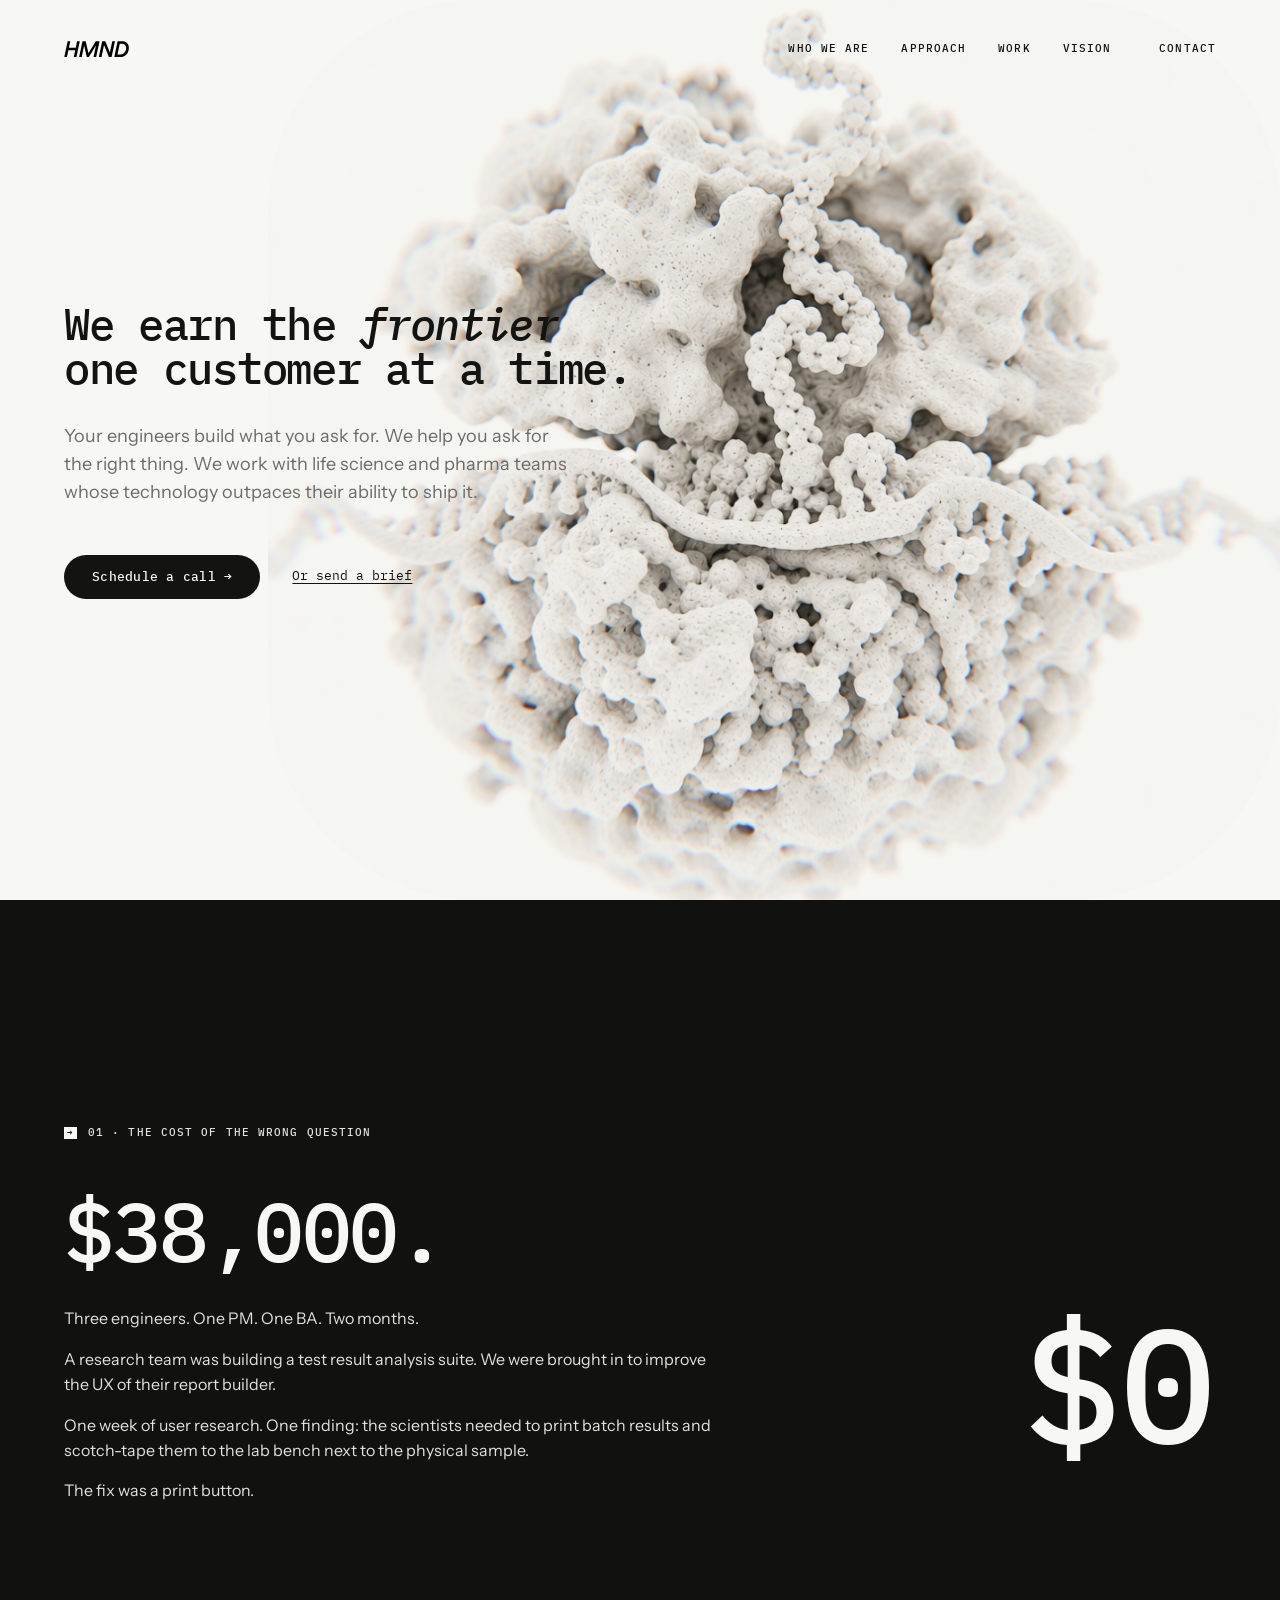
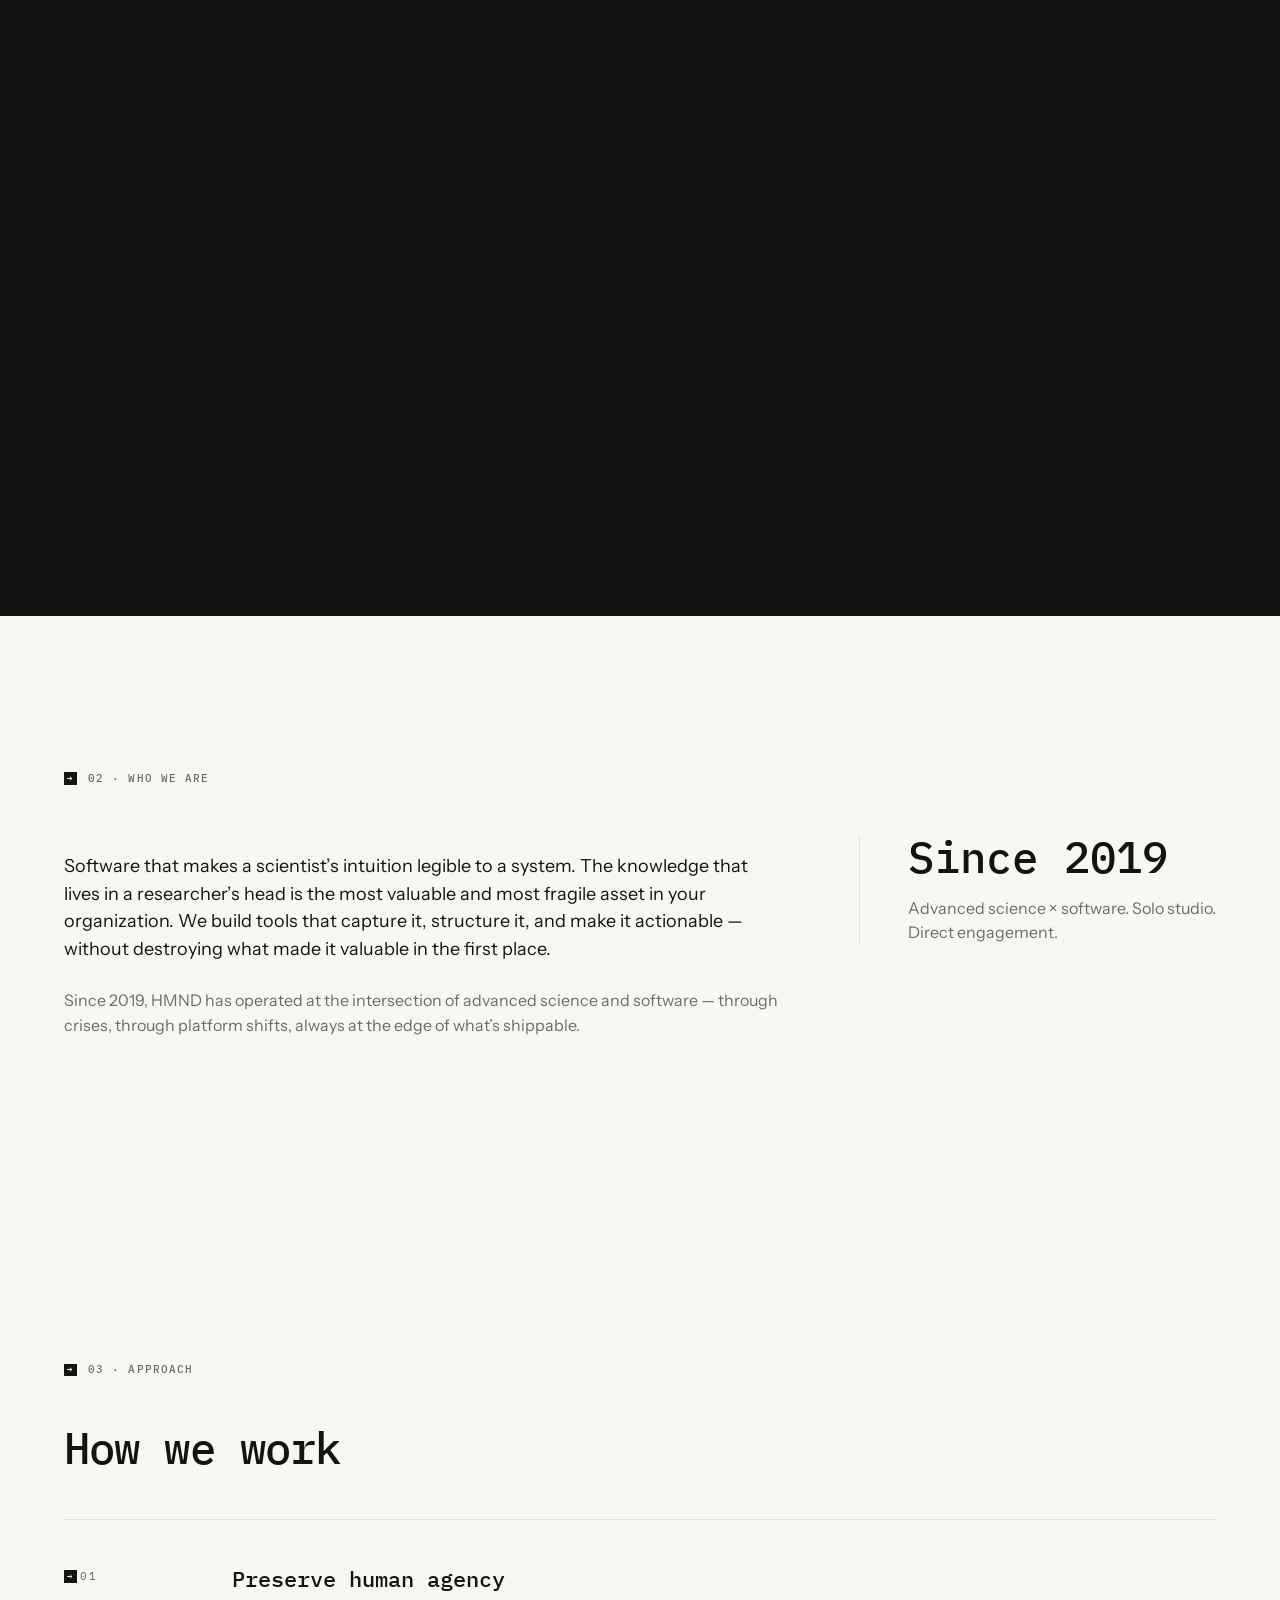
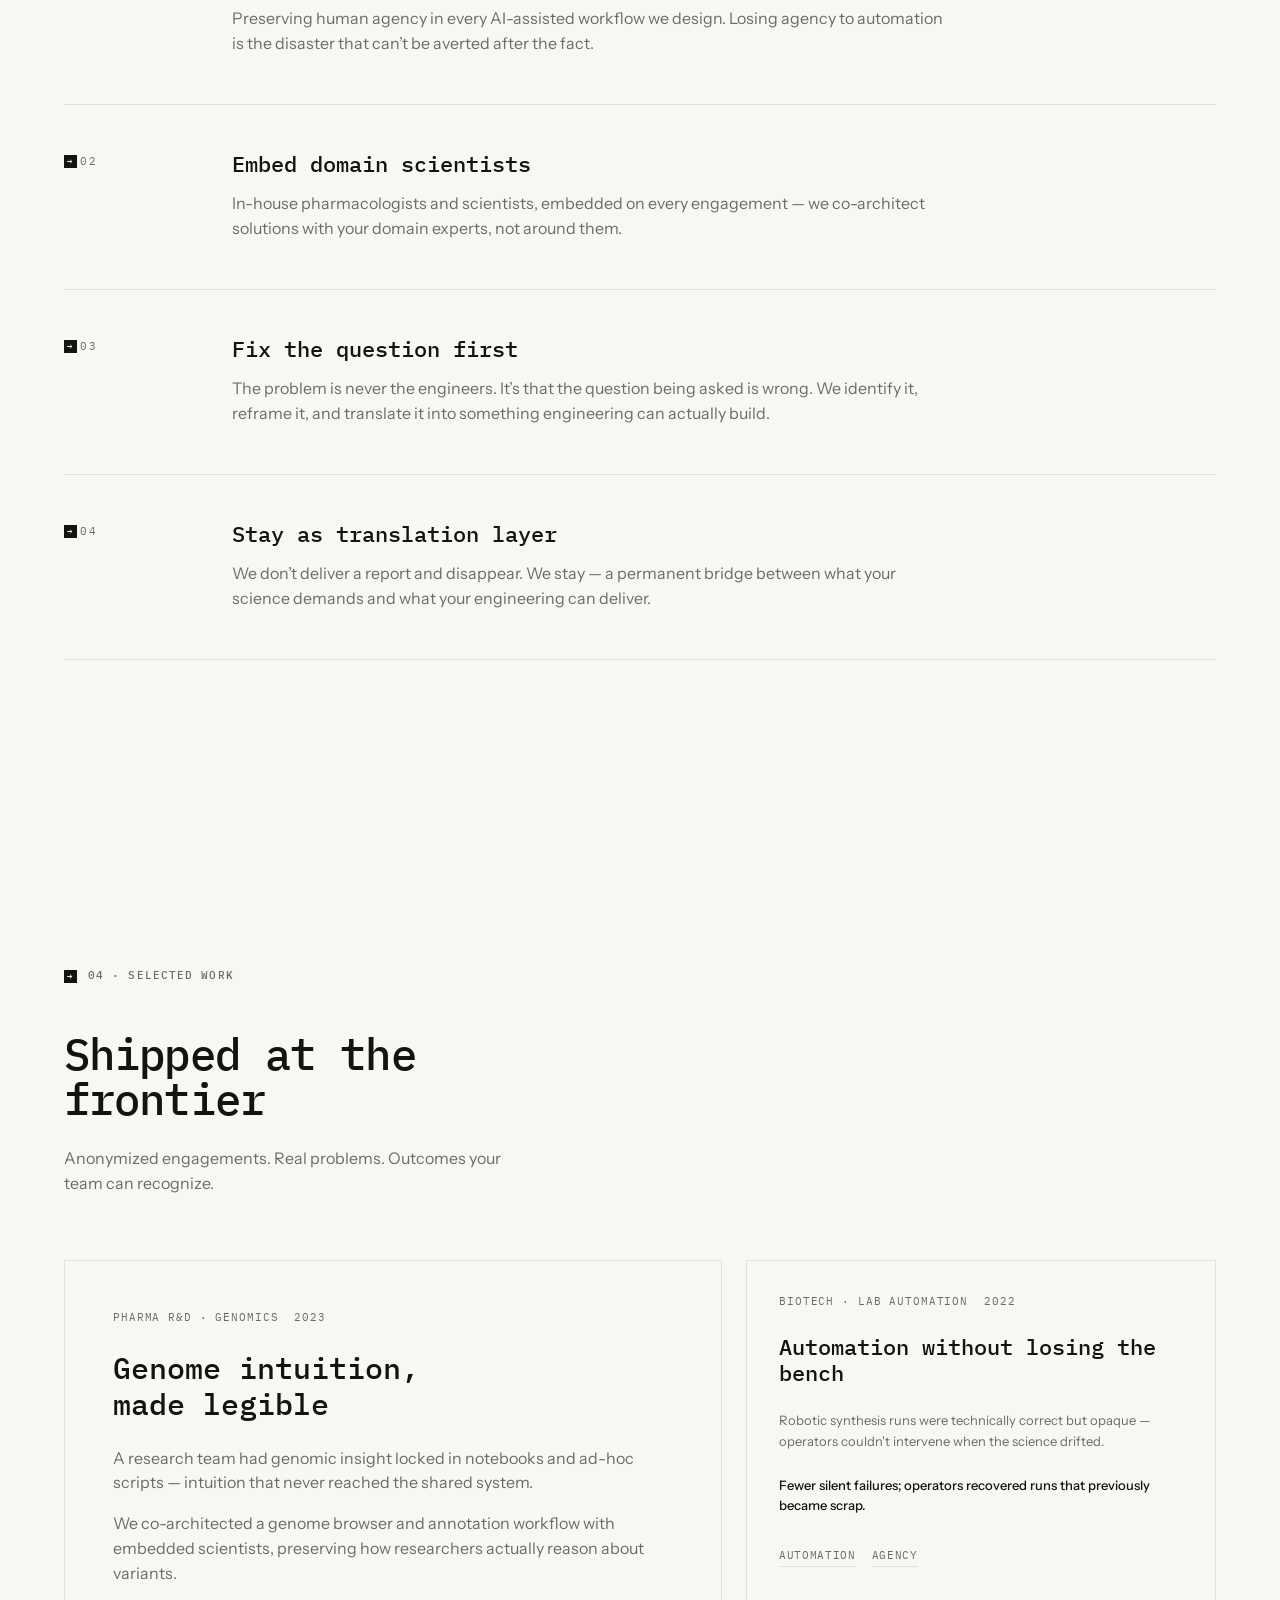
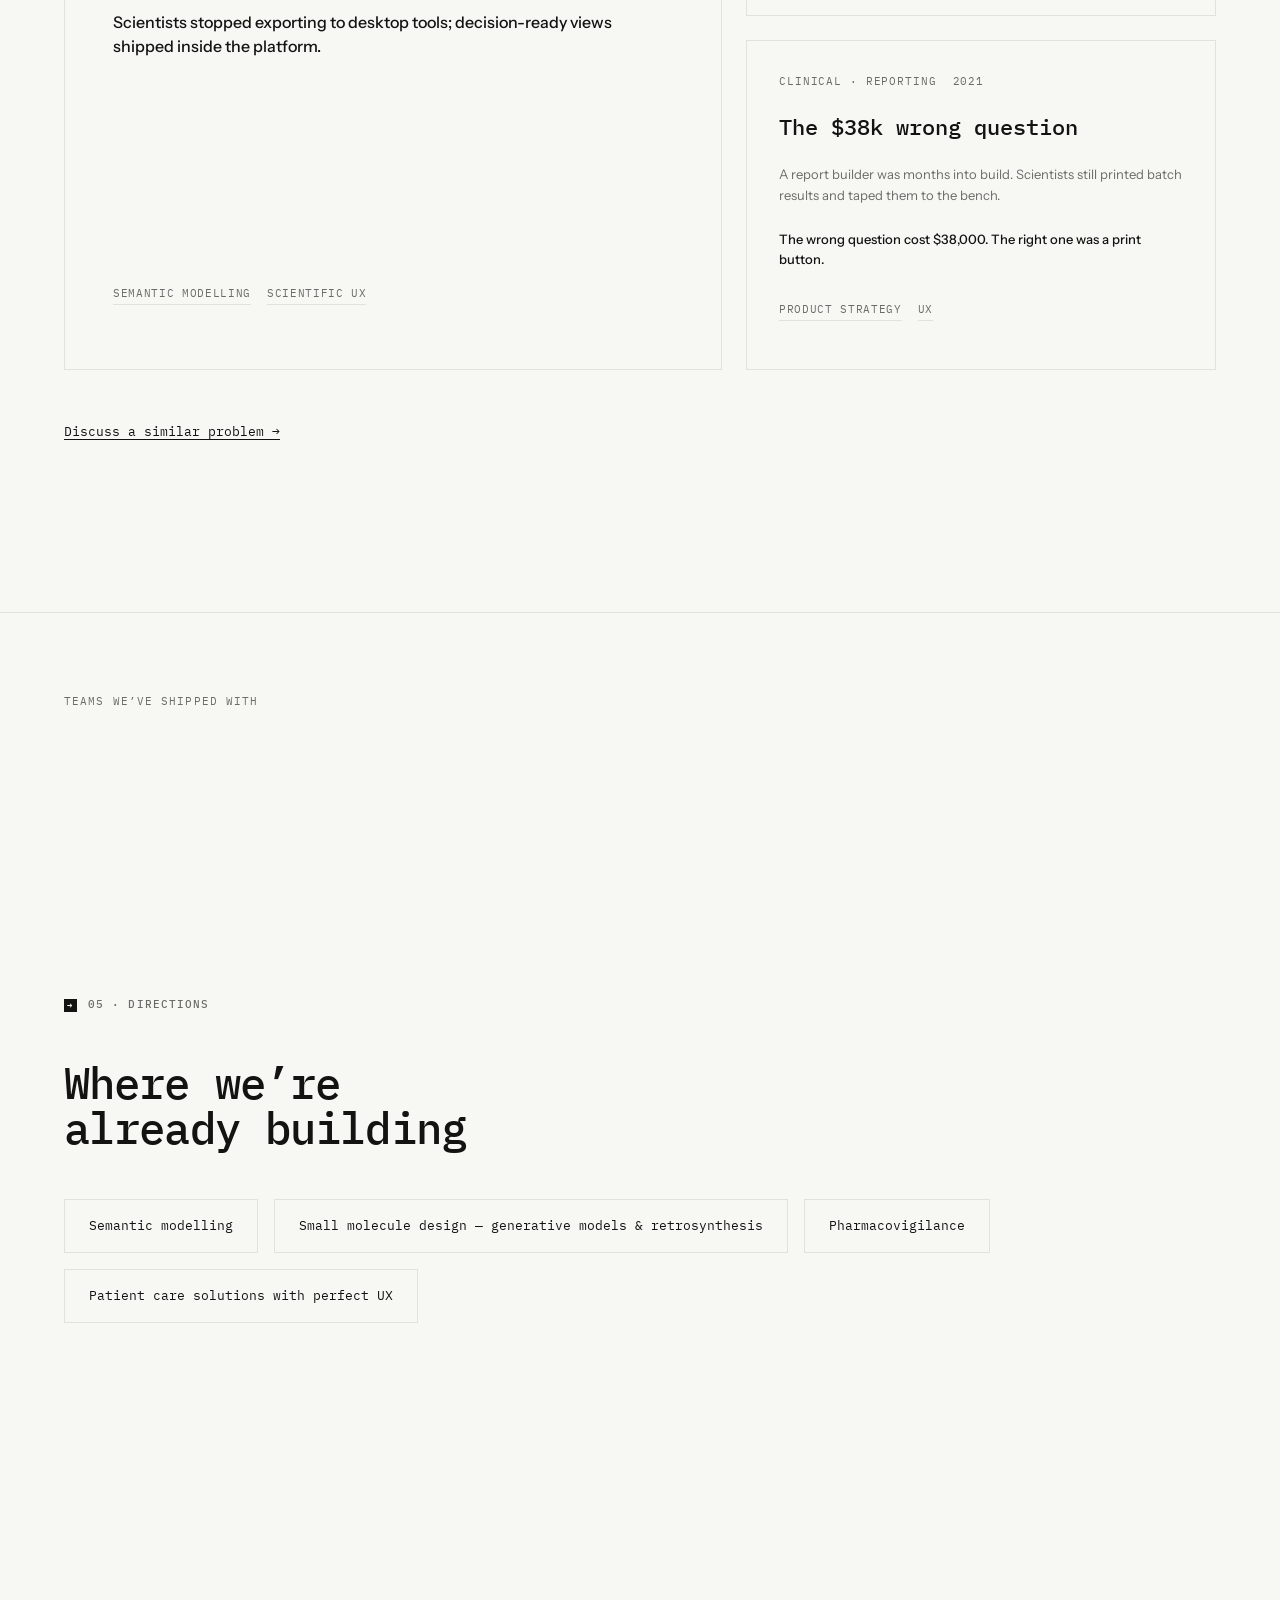
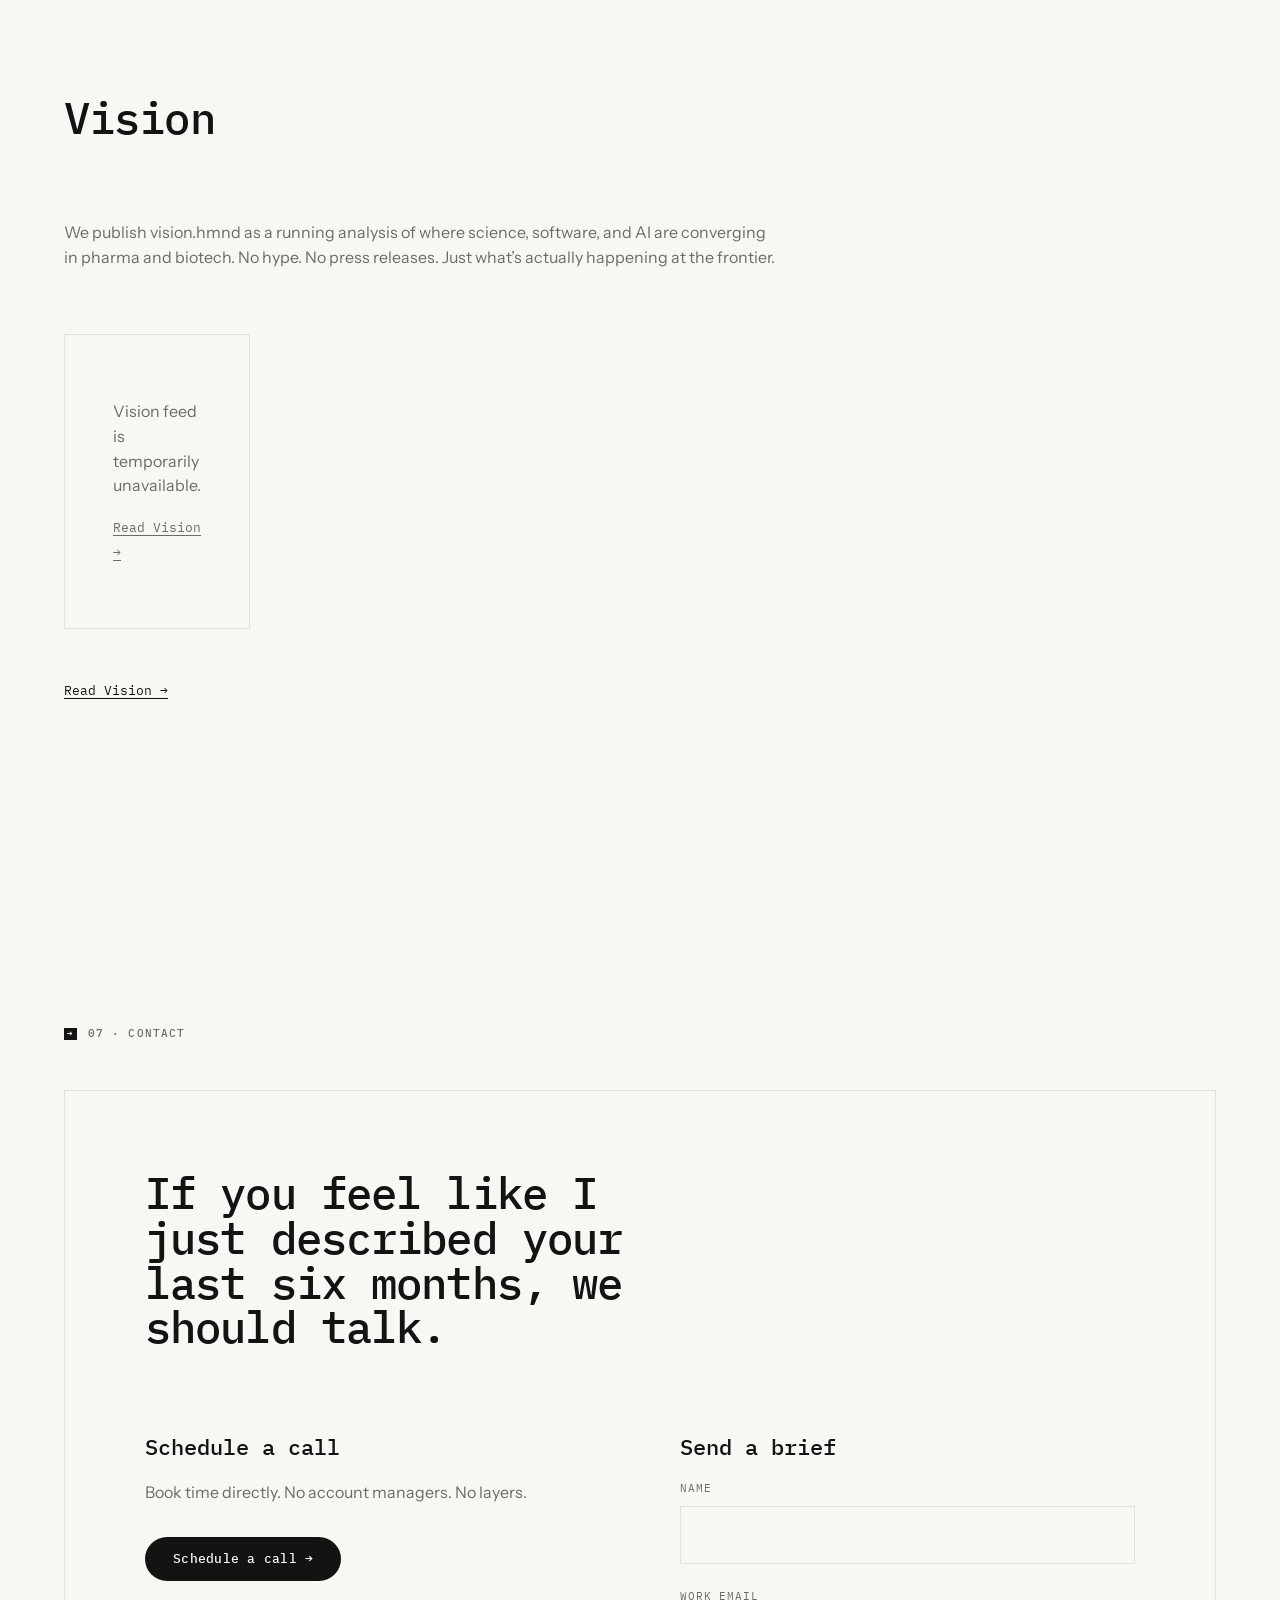
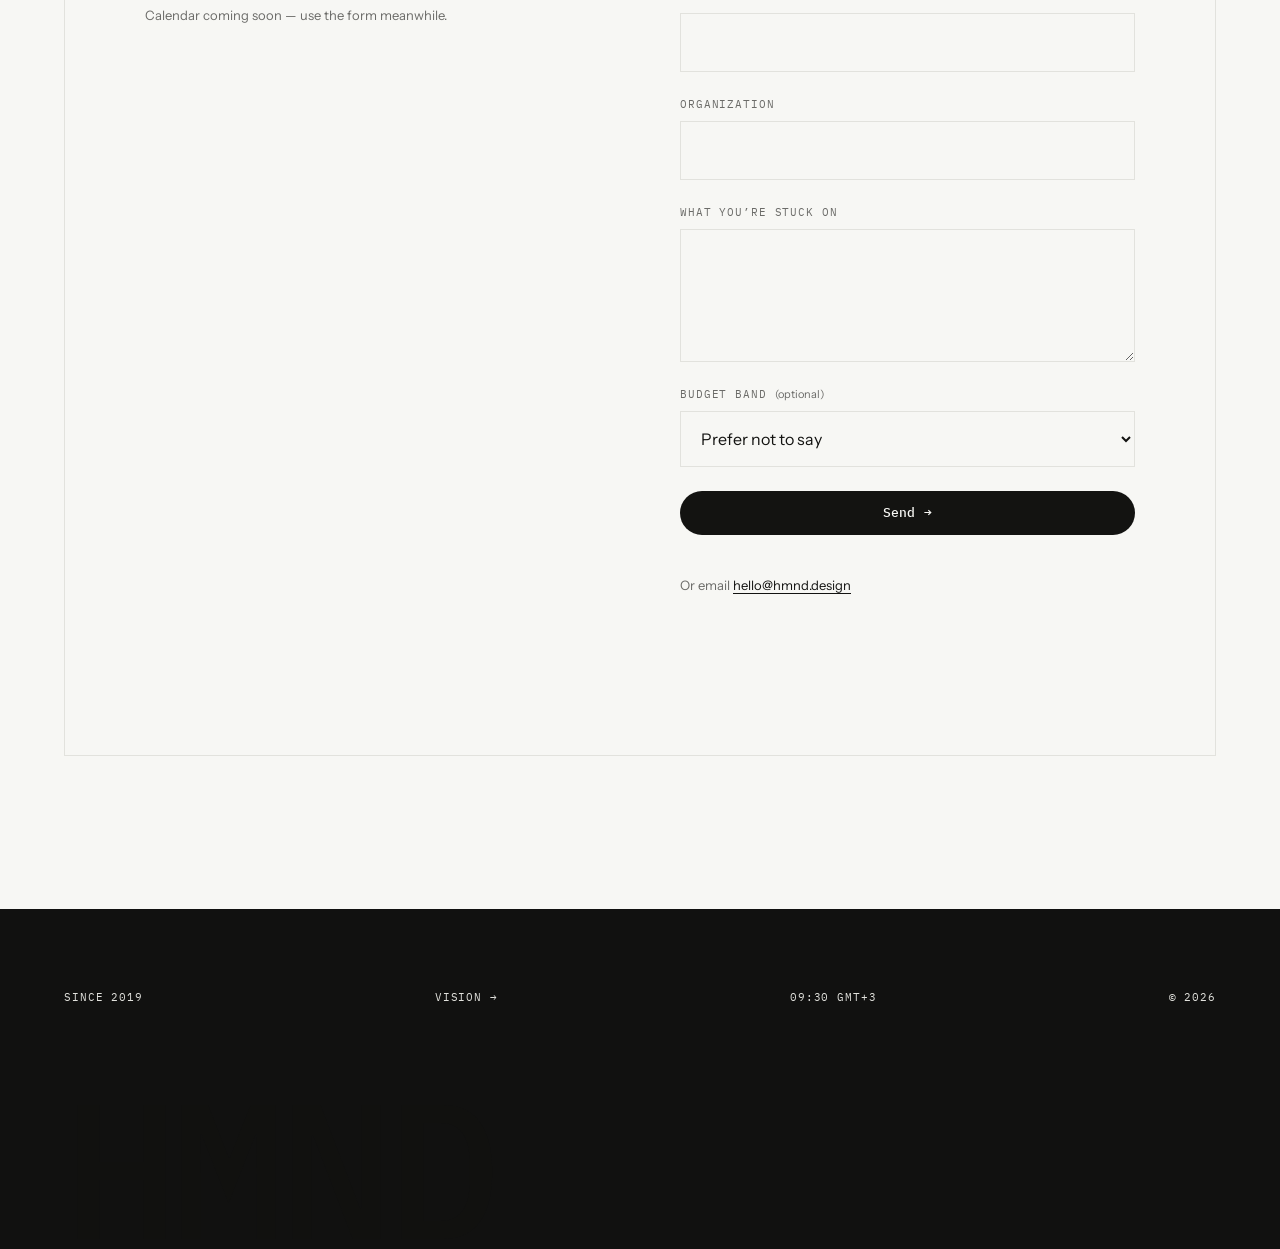
==== commit bac3fb12: "Improved visuals, first revision" ====
--- a/index.html
+++ b/index.html
@@ -7,9 +7,7 @@
   <meta name="description" content="HMND helps life science and pharma teams ask for the right software — and ship it. Product strategy at the frontier of science and AI." />
   <link rel="preconnect" href="https://fonts.googleapis.com" />
   <link rel="preconnect" href="https://fonts.gstatic.com" crossorigin />
-  <link rel="preconnect" href="https://api.fontshare.com" crossorigin />
-  <link href="https://fonts.googleapis.com/css2?family=IBM+Plex+Mono:wght@400;500;600&display=swap" rel="stylesheet" />
-  <link href="https://api.fontshare.com/v2/css?f[]=general-sans@400,500,600&display=swap" rel="stylesheet" />
+  <link href="https://fonts.googleapis.com/css2?family=IBM+Plex+Mono:wght@400;500;600&family=Instrument+Sans:ital,wght@0,400;0,500;0,600;1,400;1,500&display=swap" rel="stylesheet" />
   <link rel="stylesheet" href="styles/tokens.css" />
   <link rel="stylesheet" href="style.css" />
 </head>
@@ -58,47 +56,47 @@
   <main id="main">
     <!-- 02 Hero -->
     <section class="hero" id="top" aria-labelledby="hero-heading">
-      <div class="hero__grid">
-        <div class="hero__copy reveal">
-          <h1 id="hero-heading" class="hero__title">
-            <span class="hero__line">We earn the <em class="hero__accent">frontier</em></span>
-            <span class="hero__line">one customer at a time.</span>
-          </h1>
-          <p class="hero__sub">
-            Your engineers build what you ask for. We help you ask for the right thing.
-            We work with life science and pharma teams whose technology outpaces their ability to ship it.
-          </p>
-          <div class="hero__actions">
-            <a class="btn-primary magnetic" href="#contact">Schedule a call →</a>
-            <a class="text-link" href="#contact-form">Or send a brief</a>
+      <div class="hero__media" aria-hidden="true">
+        <img
+          src="assets/img/hero.png"
+          alt=""
+          class="hero__img"
+          width="1200"
+          height="1400"
+        />
+      </div>
+      <div class="hero__copy reveal">
+        <h1 id="hero-heading" class="hero__title">
+          <span class="hero__line">We earn the <em class="hero__accent">frontier</em></span>
+          <span class="hero__line">one customer at a time.</span>
+        </h1>
+        <p class="hero__sub">
+          Your engineers build what you ask for. We help you ask for the right thing.
+          We work with life science and pharma teams whose technology outpaces their ability to ship it.
+        </p>
+        <div class="hero__actions">
+          <a class="btn-primary magnetic" href="#contact">Schedule a call →</a>
+          <a class="text-link" href="#contact-form">Or send a brief</a>
+        </div>
+      </div>
+    </section>
+
+    <!-- 03 Proof -->
+    <section class="proof cinematic" id="proof" aria-labelledby="proof-heading">
+      <div class="cinematic__pin">
+        <div class="container proof__inner">
+          <p class="section-marker section-marker--on-dark cinematic__line"><span class="section-marker__arrow" aria-hidden="true">→</span> 01 · The cost of the wrong question</p>
+          <div class="proof__grid">
+            <div class="proof__copy">
+              <h2 id="proof-heading" class="proof__stat cinematic__line">$38,000.</h2>
+              <p class="cinematic__line">Three engineers. One PM. One BA. Two months.</p>
+              <p class="cinematic__line">A research team was building a test result analysis suite. We were brought in to improve the UX of their report builder.</p>
+              <p class="cinematic__line">One week of user research. One finding: the scientists needed to print batch results and scotch-tape them to the lab bench next to the physical sample.</p>
+              <p class="cinematic__line">The fix was a print button.</p>
+              <p class="proof__close cinematic__line">Two months and $38,000 to ask the wrong question.</p>
+            </div>
+            <div class="proof__ghost cinematic__line" aria-hidden="true" data-count-end="38000" data-reveal-start="0" data-reveal-end="0.33">$0</div>
           </div>
-        </div>
-        <div class="hero__media">
-          <img
-            src="assets/hero-structure.jpg"
-            alt="Matte ceramic biological structure under simulated microscope optics"
-            class="hero__img"
-            width="1200"
-            height="1400"
-          />
-        </div>
-      </div>
-    </section>
-
-    <!-- 03 Proof -->
-    <section class="proof" id="proof" aria-labelledby="proof-heading">
-      <div class="container proof__inner">
-        <p class="section-marker section-marker--on-dark reveal"><span class="section-marker__arrow" aria-hidden="true">→</span> 01 · The cost of the wrong question</p>
-        <div class="proof__grid">
-          <div class="proof__copy reveal">
-            <h2 id="proof-heading" class="proof__stat">$38,000.</h2>
-            <p>Three engineers. One PM. One BA. Two months.</p>
-            <p>A research team was building a test result analysis suite. We were brought in to improve the UX of their report builder.</p>
-            <p>One week of user research. One finding: the scientists needed to print batch results and scotch-tape them to the lab bench next to the physical sample.</p>
-            <p>The fix was a print button.</p>
-            <p class="proof__close">Two months and $38,000 to ask the wrong question.</p>
-          </div>
-          <div class="proof__ghost reveal" aria-hidden="true">$38K</div>
         </div>
       </div>
     </section>
@@ -118,7 +116,7 @@
             </p>
           </div>
           <aside class="who__aside reveal">
-            <p class="who__year">Since 2019</p>
+            <p class="who__year">Since <span class="who__year-value" data-year-end="2019"></span></p>
             <p class="who__claim">Advanced science × software. Solo studio. Direct engagement.</p>
           </aside>
         </div>
--- a/styles/tokens.css
+++ b/styles/tokens.css
@@ -9,7 +9,7 @@
 
   /* Typography */
   --font-display: 'IBM Plex Mono', monospace;
-  --font-body: 'General Sans', sans-serif;
+  --font-body: 'Instrument Sans', sans-serif;
   --fs-hero: clamp(2.75rem, 6.5vw, 6rem);
   --fs-h2: clamp(1.875rem, 3.5vw, 2.75rem);
   --fs-h3: 1.375rem;
@@ -38,6 +38,7 @@
   /* Radius */
   --radius-none: 0px;
   --radius-pill: 999px;
+  --corner-chamfer: 8px;
 
   /* Motion */
   --ease-out: cubic-bezier(0.16, 1, 0.3, 1);
--- a/style.css
+++ b/style.css
@@ -190,25 +190,61 @@
   position: fixed;
   inset: 0 0 auto;
   z-index: 100;
+  padding-block: var(--space-3);
   background: transparent;
-  transition:
-    background var(--duration-fast) ease,
-    border-color var(--duration-fast) ease;
-  border-bottom: 1px solid transparent;
-}
-
-.site-header.is-solid {
-  background: var(--color-bg);
-  border-bottom-color: var(--color-border);
+  border: none;
+  pointer-events: none;
 }
 
 .site-header__inner {
+  --header-pad: var(--space-2);
   display: flex;
   align-items: center;
   justify-content: space-between;
-  width: min(100% - (var(--gutter) * 2), var(--container-max));
-  margin-inline: auto;
-  padding-block: var(--space-3);
+  /* Wider blur bar; padding extends past container edges equally */
+  width: min(
+    calc((100% - (var(--gutter) * 2)) + (var(--header-pad) * 2)),
+    calc(var(--container-max) + (var(--header-pad) * 2))
+  );
+  margin-inline-start: max(
+    calc(var(--gutter) - var(--header-pad)),
+    calc((100% - min(100% - (var(--gutter) * 2), var(--container-max))) / 2 - var(--header-pad))
+  );
+  margin-inline-end: auto;
+  padding: var(--header-pad);
+  pointer-events: auto;
+  border: none;
+  background: transparent;
+  clip-path: polygon(
+    var(--corner-chamfer) 0,
+    calc(100% - var(--corner-chamfer)) 0,
+    100% var(--corner-chamfer),
+    100% calc(100% - var(--corner-chamfer)),
+    calc(100% - var(--corner-chamfer)) 100%,
+    var(--corner-chamfer) 100%,
+    0 calc(100% - var(--corner-chamfer)),
+    0 var(--corner-chamfer)
+  );
+  transition:
+    background var(--duration-base) var(--ease-out),
+    backdrop-filter var(--duration-base) var(--ease-out),
+    opacity var(--duration-base) var(--ease-out),
+    transform var(--duration-base) var(--ease-out),
+    visibility var(--duration-base) var(--ease-out);
+}
+
+.site-header.is-dock-visible .site-header__inner {
+  background: transparent;
+  backdrop-filter: blur(20px) saturate(1.15);
+  -webkit-backdrop-filter: blur(20px) saturate(1.15);
+}
+
+.site-header.is-over-cinematic .site-header__inner,
+.site-header.is-over-cinematic .mobile-nav:not([hidden]) {
+  opacity: 0;
+  visibility: hidden;
+  pointer-events: none;
+  transform: translateY(-10px);
 }
 
 .logo {
@@ -221,13 +257,7 @@
 .logo__img {
   display: block;
   width: auto;
-  height: 28px;
-}
-
-@media (min-width: 900px) {
-  .logo__img {
-    height: 32px;
-  }
+  height: 1rem;
 }
 
 .nav {
@@ -244,8 +274,8 @@
   letter-spacing: 0.1em;
   text-transform: uppercase;
   text-decoration: none;
-  color: var(--color-text-muted);
-  transition: color 400ms var(--ease-out);
+  color: var(--color-text);
+  transition: opacity 400ms var(--ease-out);
 }
 
 .nav a::after {
@@ -262,7 +292,7 @@
 }
 
 .nav a:hover {
-  color: var(--color-text);
+  opacity: 0.65;
 }
 
 .nav a:hover::after {
@@ -304,9 +334,20 @@
   display: flex;
   flex-direction: column;
   gap: var(--space-3);
-  padding: var(--space-4) var(--gutter) var(--space-6);
-  background: var(--color-bg);
-  border-bottom: 1px solid var(--color-border);
+  margin: var(--space-2) auto 0;
+  width: min(100% - (var(--gutter) * 2), var(--container-max));
+  padding: var(--space-4) 0 var(--space-6);
+  pointer-events: auto;
+  border: none;
+  border-radius: var(--radius-none);
+  background: transparent;
+  transition: background var(--duration-base) var(--ease-out);
+}
+
+.site-header.is-dock-visible .mobile-nav:not([hidden]) {
+  background: color-mix(in srgb, var(--color-bg) 48%, transparent);
+  backdrop-filter: blur(20px) saturate(1.15);
+  -webkit-backdrop-filter: blur(20px) saturate(1.15);
 }
 
 .mobile-nav a {
@@ -315,6 +356,7 @@
   letter-spacing: 0.08em;
   text-transform: uppercase;
   text-decoration: none;
+  color: var(--color-text);
 }
 
 .mobile-nav[hidden] {
@@ -334,75 +376,40 @@
 
 /* —— Hero —— */
 .hero {
-  padding-top: calc(var(--space-15) + var(--space-4));
-  padding-bottom: var(--space-10);
+  position: relative;
+  width: 100vw;
+  max-width: 100%;
+  height: 100vh;
+  min-height: 560px;
   overflow: hidden;
-}
-
-.hero__grid {
-  display: grid;
-  grid-template-columns: 1fr;
-  gap: var(--space-8);
-  width: min(100%, calc(var(--container-max) + var(--gutter)));
-  margin-left: var(--gutter);
-  margin-right: 0;
-}
-
-.hero__copy {
-  padding-right: var(--gutter);
-  max-width: 40rem;
-}
-
-.hero__title {
-  margin: 0 0 var(--space-4);
-  font-family: var(--font-display);
-  font-size: var(--fs-hero);
-  font-weight: 500;
-  line-height: var(--lh-display);
-  letter-spacing: -0.03em;
-}
-
-.hero__line {
-  display: block;
-}
-
-.hero__accent {
-  font-style: italic;
-  color: inherit;
-}
-
-.hero__sub {
-  margin: 0 0 var(--space-6);
-  max-width: 42ch;
-  color: var(--color-text-muted);
-  font-size: var(--fs-body-lg);
-}
-
-.hero__actions {
-  display: flex;
-  flex-wrap: wrap;
+  background: var(--color-bg);
+  display: flex;
   align-items: center;
-  gap: var(--space-3) var(--space-4);
+  isolation: isolate;
 }
 
 .hero__media {
-  position: relative;
-  min-height: 320px;
-  margin-right: 0;
+  position: absolute;
+  inset: 0;
+  z-index: 0;
+  display: flex;
+  align-items: center;
+  justify-content: flex-end;
+  pointer-events: none;
+  background: var(--color-bg);
 }
 
 .hero__img {
-  width: 100%;
   height: 100%;
-  min-height: 320px;
-  max-height: 720px;
-  object-fit: cover;
-  object-position: center;
-  background: var(--color-border);
+  width: auto;
+  max-width: none;
+  object-fit: contain;
+  object-position: right center;
+  mix-blend-mode: multiply;
 }
 
 .hero__media.is-missing::after {
-  content: "assets/hero-structure.jpg — missing (drop in manually)";
+  content: "assets/img/hero.png — missing";
   position: absolute;
   inset: 0;
   display: flex;
@@ -421,37 +428,76 @@
 
 .hero__media.is-missing .hero__img {
   opacity: 0;
-  min-height: 320px;
+}
+
+.hero__copy {
+  position: relative;
+  z-index: 1;
+  /* 50% of container — leaves room for hero image on the right */
+  width: min(calc((100% - (var(--gutter) * 2)) * 0.5), calc(var(--container-max) * 0.5));
+  margin-inline: max(var(--gutter), calc((100% - min(100% - (var(--gutter) * 2), var(--container-max))) / 2)) auto;
+  padding-block: calc(var(--space-15) + var(--space-4));
+}
+
+.hero__title {
+  margin: 0 0 var(--space-4);
+  font-family: var(--font-display);
+  /* Sized so the longest line (23ch mono) never wraps inside the copy block */
+  font-size: min(
+    3.5rem,
+    calc(min(100vw - (var(--gutter) * 2), calc(var(--container-max) * 0.5)) / 13.5)
+  );
+  font-weight: 500;
+  line-height: var(--lh-display);
+  letter-spacing: -0.03em;
+  white-space: nowrap;
+}
+
+.hero__line {
+  display: block;
+}
+
+.hero__accent {
+  font-style: italic;
+  color: inherit;
+}
+
+.hero__sub {
+  margin: 0 0 var(--space-6);
+  max-width: 42ch;
+  color: var(--color-text-muted);
+  font-size: var(--fs-body-lg);
+}
+
+.hero__actions {
+  display: flex;
+  flex-wrap: wrap;
+  align-items: center;
+  gap: var(--space-3) var(--space-4);
+}
+
+@media (max-width: 899px) {
+  .hero__media {
+    justify-content: center;
+    opacity: 0.55;
+  }
+
+  .hero__img {
+    height: 70%;
+    max-height: 100%;
+    object-position: center bottom;
+    align-self: flex-end;
+  }
+
+  .hero__copy {
+    align-self: flex-start;
+    margin-top: var(--space-15);
+  }
 }
 
 @media (min-width: 900px) {
-  .hero {
-    padding-top: calc(var(--space-20) + var(--space-2));
-    padding-bottom: var(--space-15);
-    min-height: 100vh;
-    display: flex;
-    align-items: center;
-  }
-
-  .hero__grid {
-    grid-template-columns: 7fr 5fr;
-    gap: var(--space-6);
-    align-items: center;
-    width: 100%;
-  }
-
-  .hero__media {
-    height: min(78vh, 720px);
-  }
-
-  .hero__img {
-    min-height: 100%;
-    max-height: none;
-    height: 100%;
-  }
-
-  .hero__media.is-missing {
-    min-height: min(78vh, 720px);
+  .hero__copy {
+    padding-block: var(--space-20);
   }
 }
 
@@ -462,6 +508,49 @@
   padding-block: var(--section-py);
 }
 
+.proof.cinematic {
+  padding-block: 0;
+  height: var(--cinematic-height, 100vh);
+}
+
+.cinematic__pin {
+  position: sticky;
+  top: 0;
+  display: flex;
+  align-items: center;
+  min-height: 100vh;
+  padding-block: var(--section-py);
+}
+
+.cinematic__line {
+  --line-progress: 0;
+  opacity: var(--line-progress);
+  transform: translateY(calc((1 - var(--line-progress)) * 2rem));
+  will-change: opacity, transform;
+}
+
+.cinematic.is-complete .cinematic__line {
+  --line-progress: 1;
+  opacity: 1;
+  transform: translateY(0);
+}
+
+@media (prefers-reduced-motion: reduce) {
+  .cinematic {
+    height: auto !important;
+  }
+
+  .cinematic__pin {
+    position: static;
+    min-height: 0;
+  }
+
+  .cinematic__line {
+    opacity: 1;
+    transform: none;
+  }
+}
+
 .proof__grid {
   display: grid;
   grid-template-columns: 1fr;
@@ -495,8 +584,7 @@
   font-size: clamp(4rem, 14vw, 10rem);
   font-weight: 500;
   line-height: 0.9;
-  color: var(--color-text);
-  opacity: 0.18;
+  color: var(--color-bg);
   text-align: right;
   user-select: none;
 }
@@ -538,6 +626,10 @@
   font-size: var(--fs-h2);
   font-weight: 500;
   line-height: var(--lh-display);
+}
+
+.who__year-value {
+  font-variant-numeric: tabular-nums;
 }
 
 .who__claim {
@@ -958,50 +1050,10 @@
 .contact__card {
   position: relative;
   padding: var(--space-8);
-  background: var(--color-text);
-  color: var(--color-bg);
-  overflow: hidden;
-  isolation: isolate;
-}
-
-.contact__card::before {
-  content: "";
-  position: absolute;
-  inset: -20%;
-  z-index: 0;
-  background:
-    repeating-linear-gradient(
-      -12deg,
-      transparent 0,
-      transparent 18px,
-      color-mix(in srgb, var(--color-bg) 6%, transparent) 18px,
-      color-mix(in srgb, var(--color-bg) 6%, transparent) 36px
-    ),
-    repeating-linear-gradient(
-      78deg,
-      transparent 0,
-      transparent 42px,
-      color-mix(in srgb, var(--color-bg) 4%, transparent) 42px,
-      color-mix(in srgb, var(--color-bg) 4%, transparent) 84px
-    ),
-    radial-gradient(circle at 12% 18%, color-mix(in srgb, var(--color-bg) 14%, transparent) 0, transparent 42%),
-    radial-gradient(circle at 88% 82%, color-mix(in srgb, var(--color-bg) 10%, transparent) 0, transparent 38%);
-  pointer-events: none;
-  animation: contactEnergy 24s linear infinite;
-}
-
-@keyframes contactEnergy {
-  0% {
-    transform: translate3d(0, 0, 0);
-  }
-  100% {
-    transform: translate3d(-36px, -18px, 0);
-  }
-}
-
-.contact__card > * {
-  position: relative;
-  z-index: 1;
+  background: transparent;
+  color: var(--color-text);
+  border: 1px solid var(--color-border);
+  border-radius: var(--radius-none);
 }
 
 .contact__title {
@@ -1012,7 +1064,7 @@
   line-height: var(--lh-display);
   letter-spacing: -0.02em;
   max-width: 22ch;
-  color: var(--color-bg);
+  color: var(--color-text);
 }
 
 .contact__paths {
@@ -1026,29 +1078,29 @@
   font-family: var(--font-display);
   font-size: var(--fs-h3);
   font-weight: 500;
-  color: var(--color-bg);
+  color: var(--color-text);
 }
 
 .contact__path-copy {
   margin: 0 0 var(--space-4);
-  color: var(--color-border);
+  color: var(--color-text-muted);
   max-width: 36ch;
 }
 
 .contact__calendar-note {
   margin-top: var(--space-3);
   font-size: var(--fs-small);
-  color: var(--color-border);
+  color: var(--color-text-muted);
 }
 
 .contact__card .btn-primary {
-  background: var(--color-bg);
-  color: var(--color-text);
+  background: var(--color-text);
+  color: var(--color-bg);
 }
 
 .contact__card .btn-primary:hover {
-  background: var(--color-border);
-  color: var(--color-text);
+  background: var(--color-text-muted);
+  color: var(--color-bg);
 }
 
 .contact-form {
@@ -1066,7 +1118,7 @@
   font-size: var(--fs-micro);
   letter-spacing: 0.08em;
   text-transform: uppercase;
-  color: var(--color-border);
+  color: var(--color-text-muted);
 }
 
 .optional {
@@ -1079,47 +1131,46 @@
 .form-row textarea,
 .form-row select {
   width: 100%;
-  background: color-mix(in srgb, var(--color-bg) 6%, transparent);
-  border: 1px solid color-mix(in srgb, var(--color-bg) 22%, transparent);
+  background: transparent;
+  border: 1px solid var(--color-border);
   border-radius: var(--radius-none);
   padding: var(--space-2);
   outline: none;
-  color: var(--color-bg);
-  transition: border-color var(--duration-fast) ease, background var(--duration-fast) ease;
+  color: var(--color-text);
+  transition: border-color var(--duration-fast) ease;
 }
 
 .form-row input::placeholder,
 .form-row textarea::placeholder {
-  color: color-mix(in srgb, var(--color-bg) 45%, transparent);
+  color: var(--color-text-muted);
 }
 
 .form-row input:focus,
 .form-row textarea:focus,
 .form-row select:focus {
-  border-color: var(--color-bg);
-  background: color-mix(in srgb, var(--color-bg) 10%, transparent);
+  border-color: var(--color-text);
 }
 
 .form-row select option {
-  background: var(--color-text);
-  color: var(--color-bg);
+  background: var(--color-bg);
+  color: var(--color-text);
 }
 
 .form-fallback {
   margin: var(--space-2) 0 0;
   font-size: var(--fs-small);
-  color: var(--color-border);
+  color: var(--color-text-muted);
 }
 
 .contact__card .inline-link {
-  color: var(--color-bg);
+  color: var(--color-text);
 }
 
 .form-status {
   margin: 0;
   font-size: var(--fs-small);
   min-height: 1.2em;
-  color: var(--color-border);
+  color: var(--color-text-muted);
 }
 
 @media (min-width: 900px) {
@@ -1218,8 +1269,4 @@
   .nav a::after {
     transition: none;
   }
-
-  .contact__card::before {
-    animation: none;
-  }
-}
+}
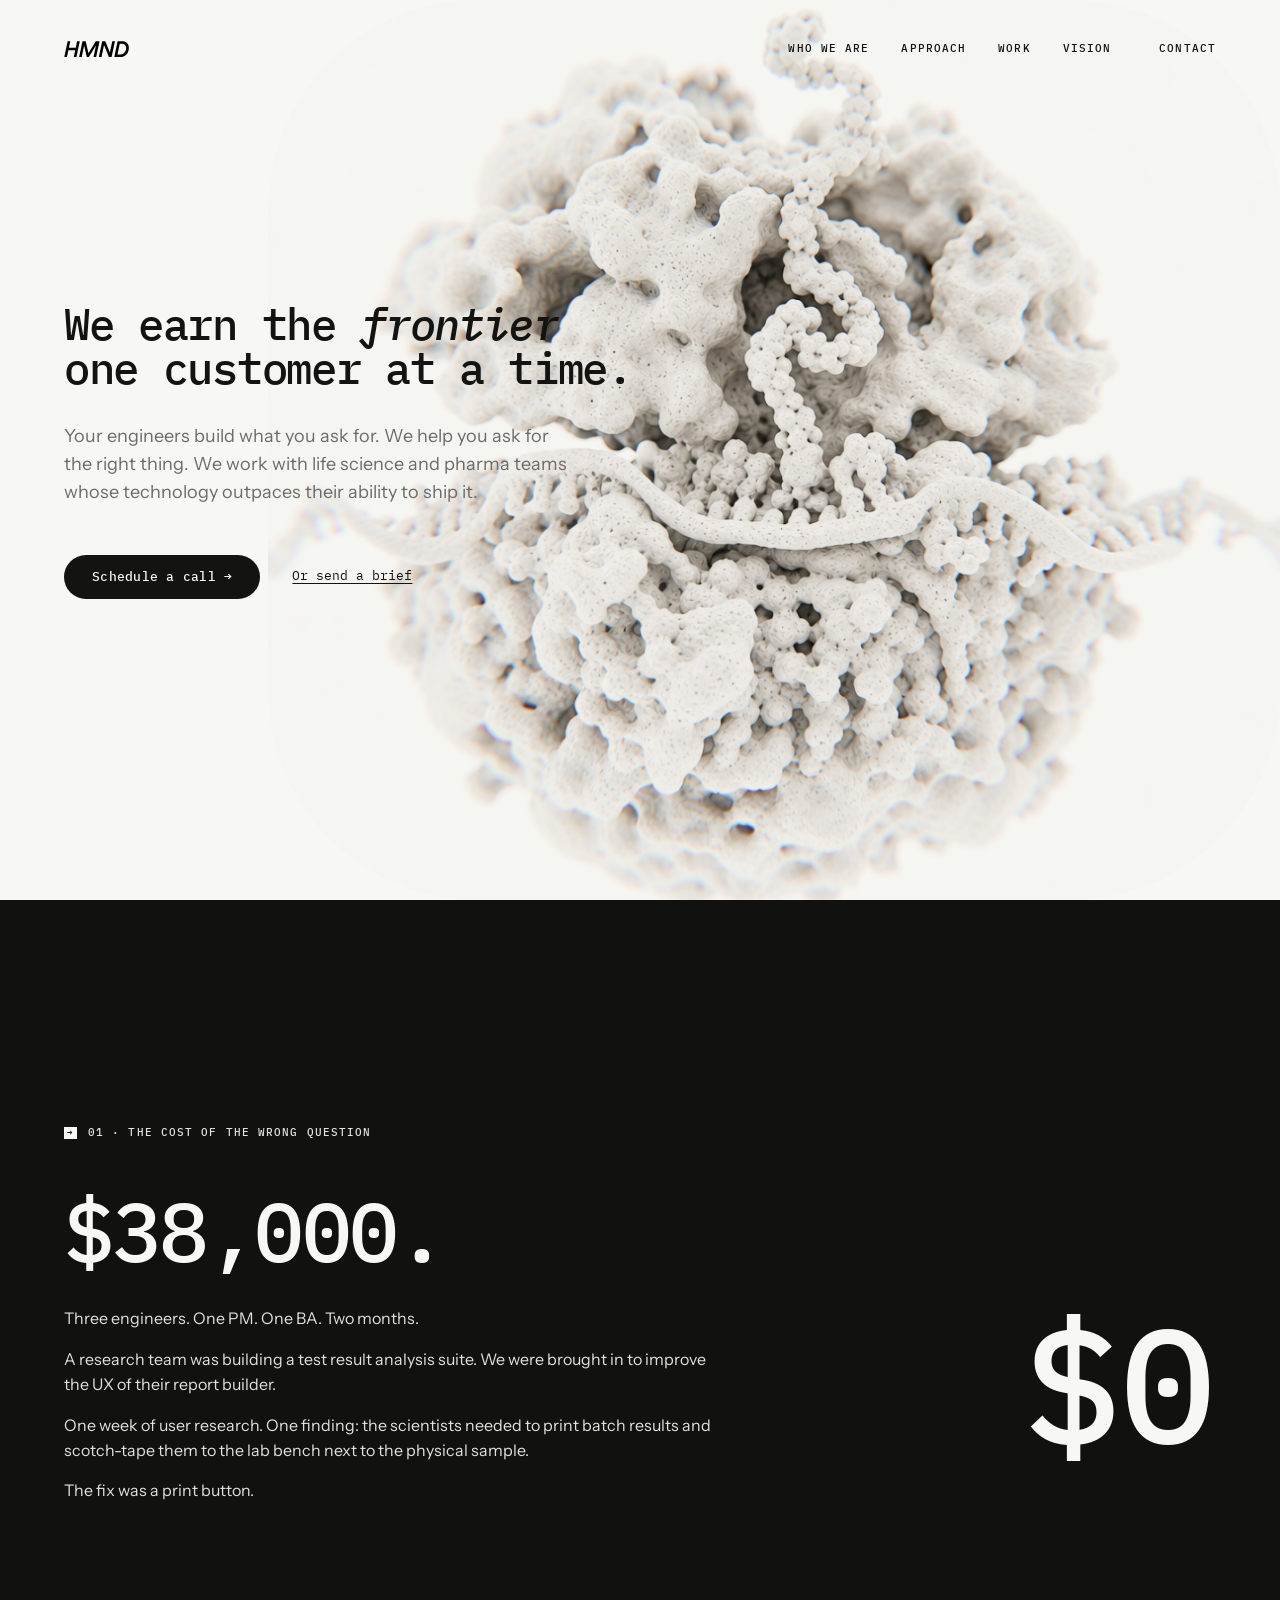
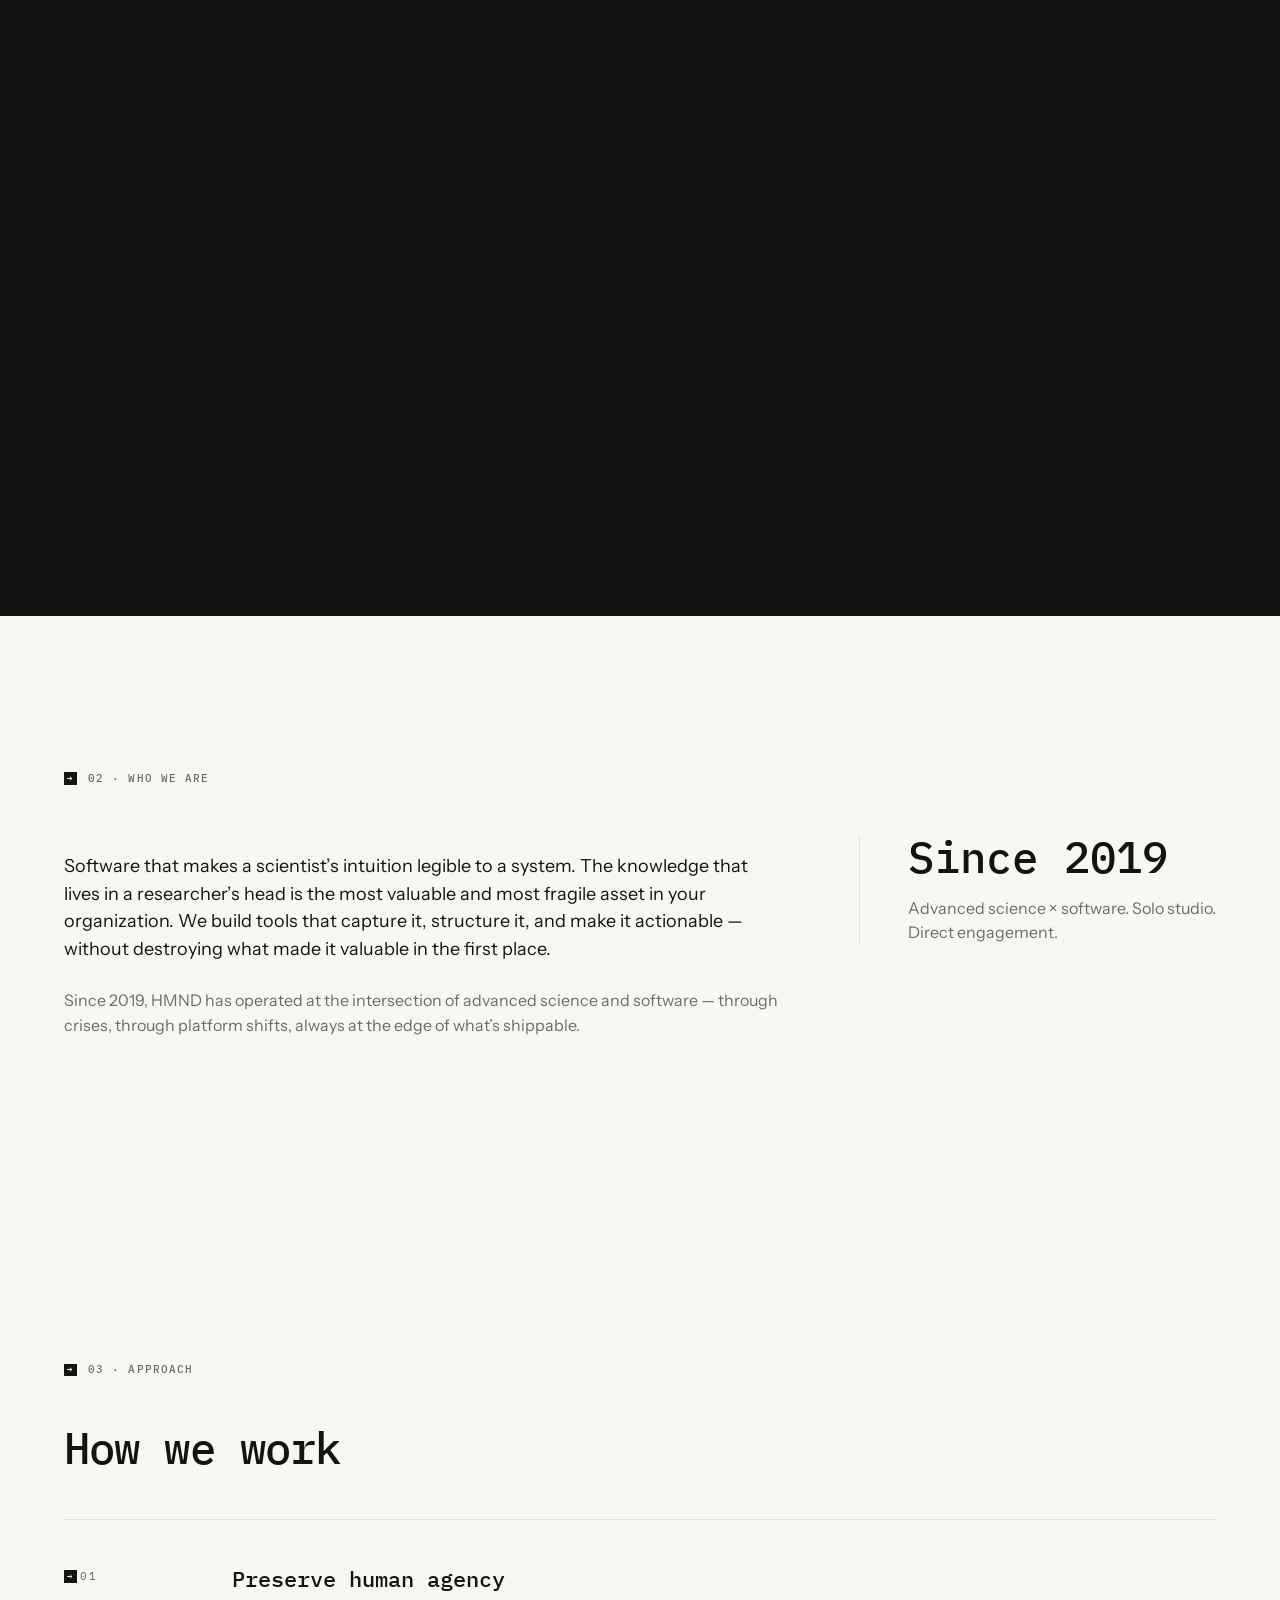
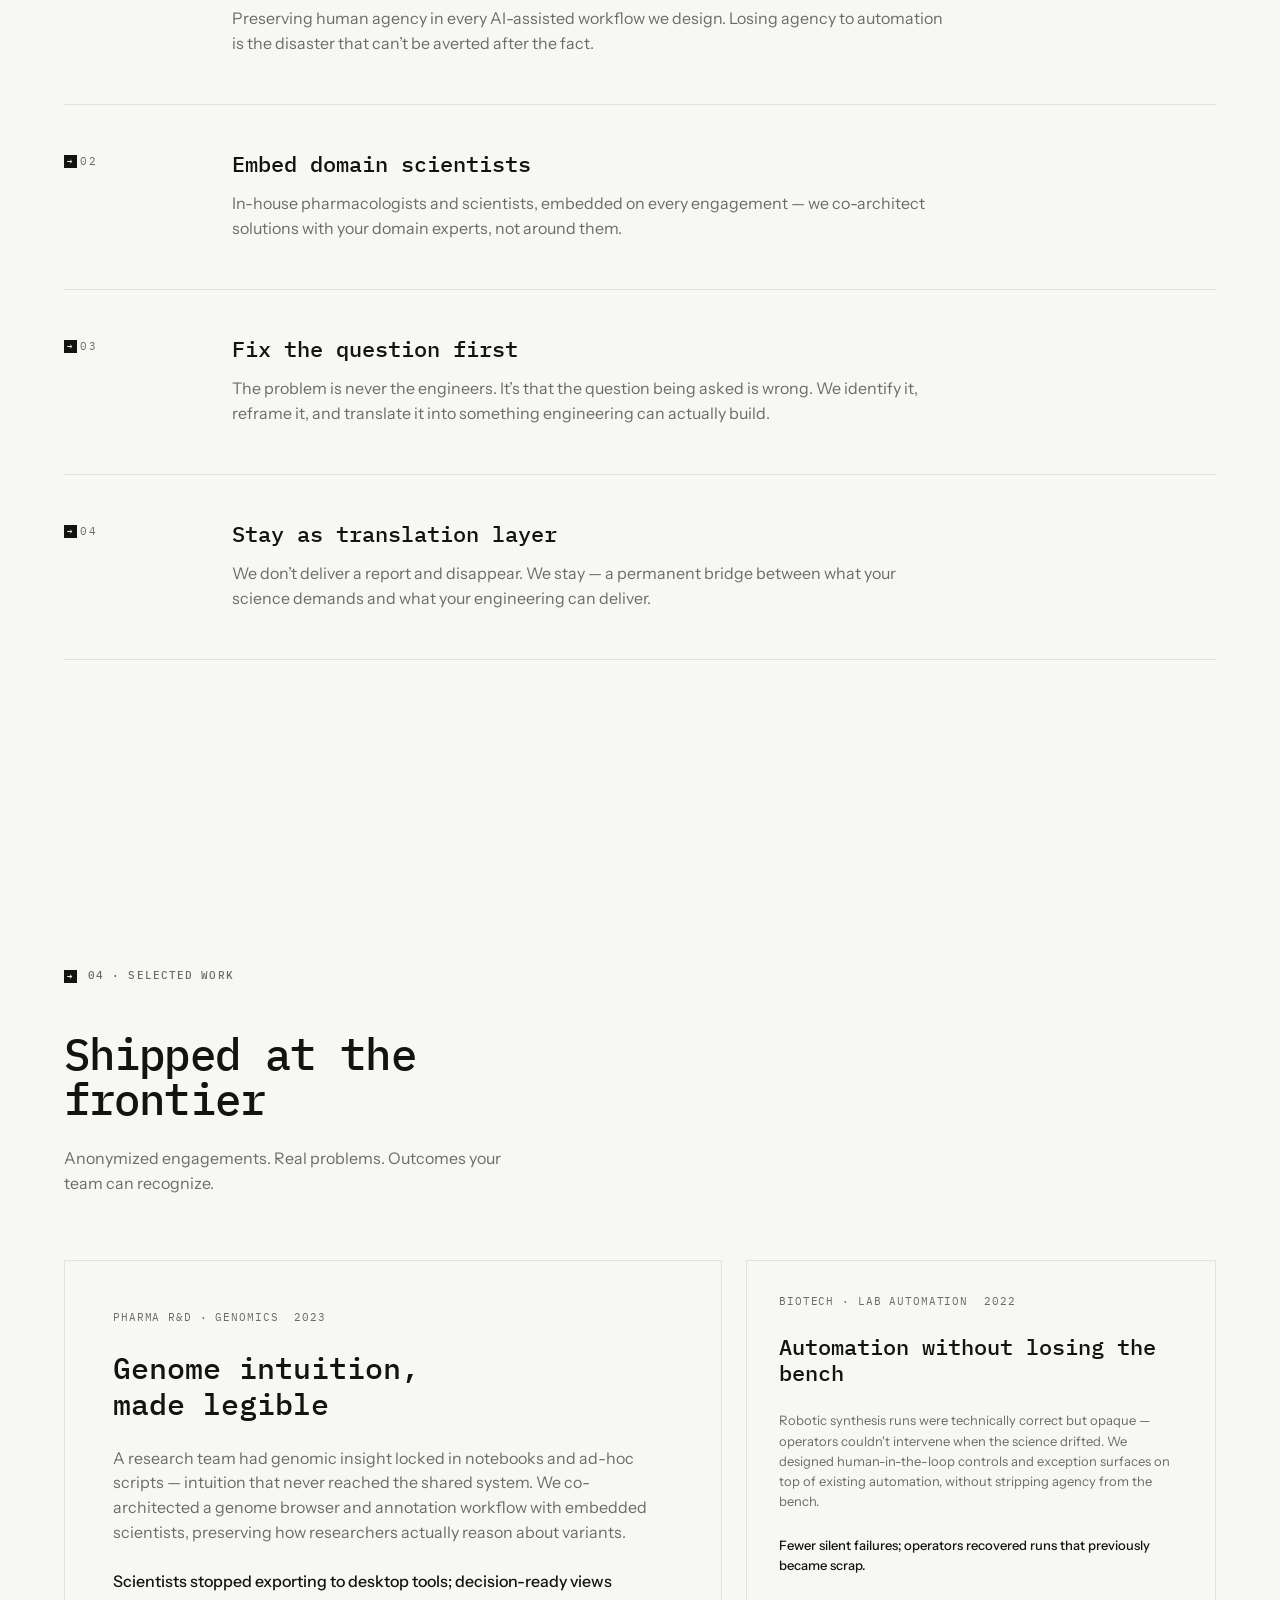
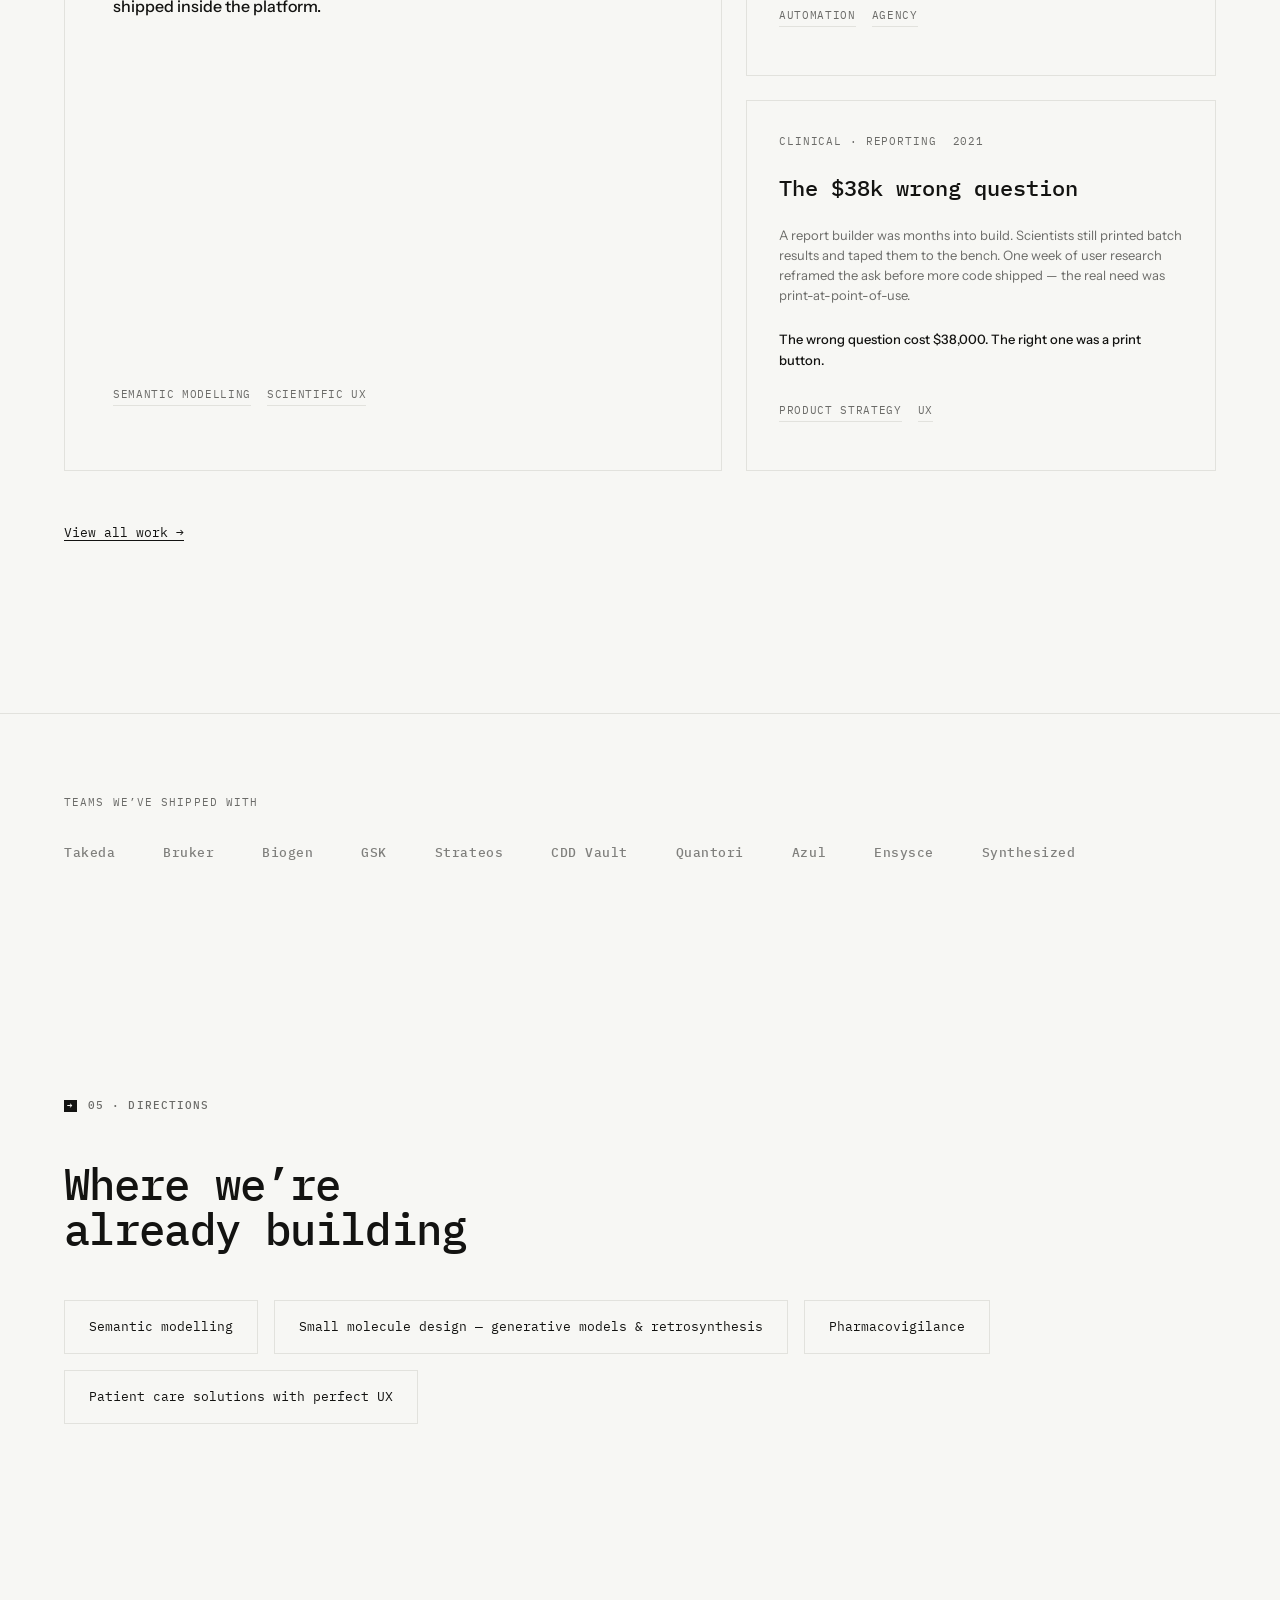
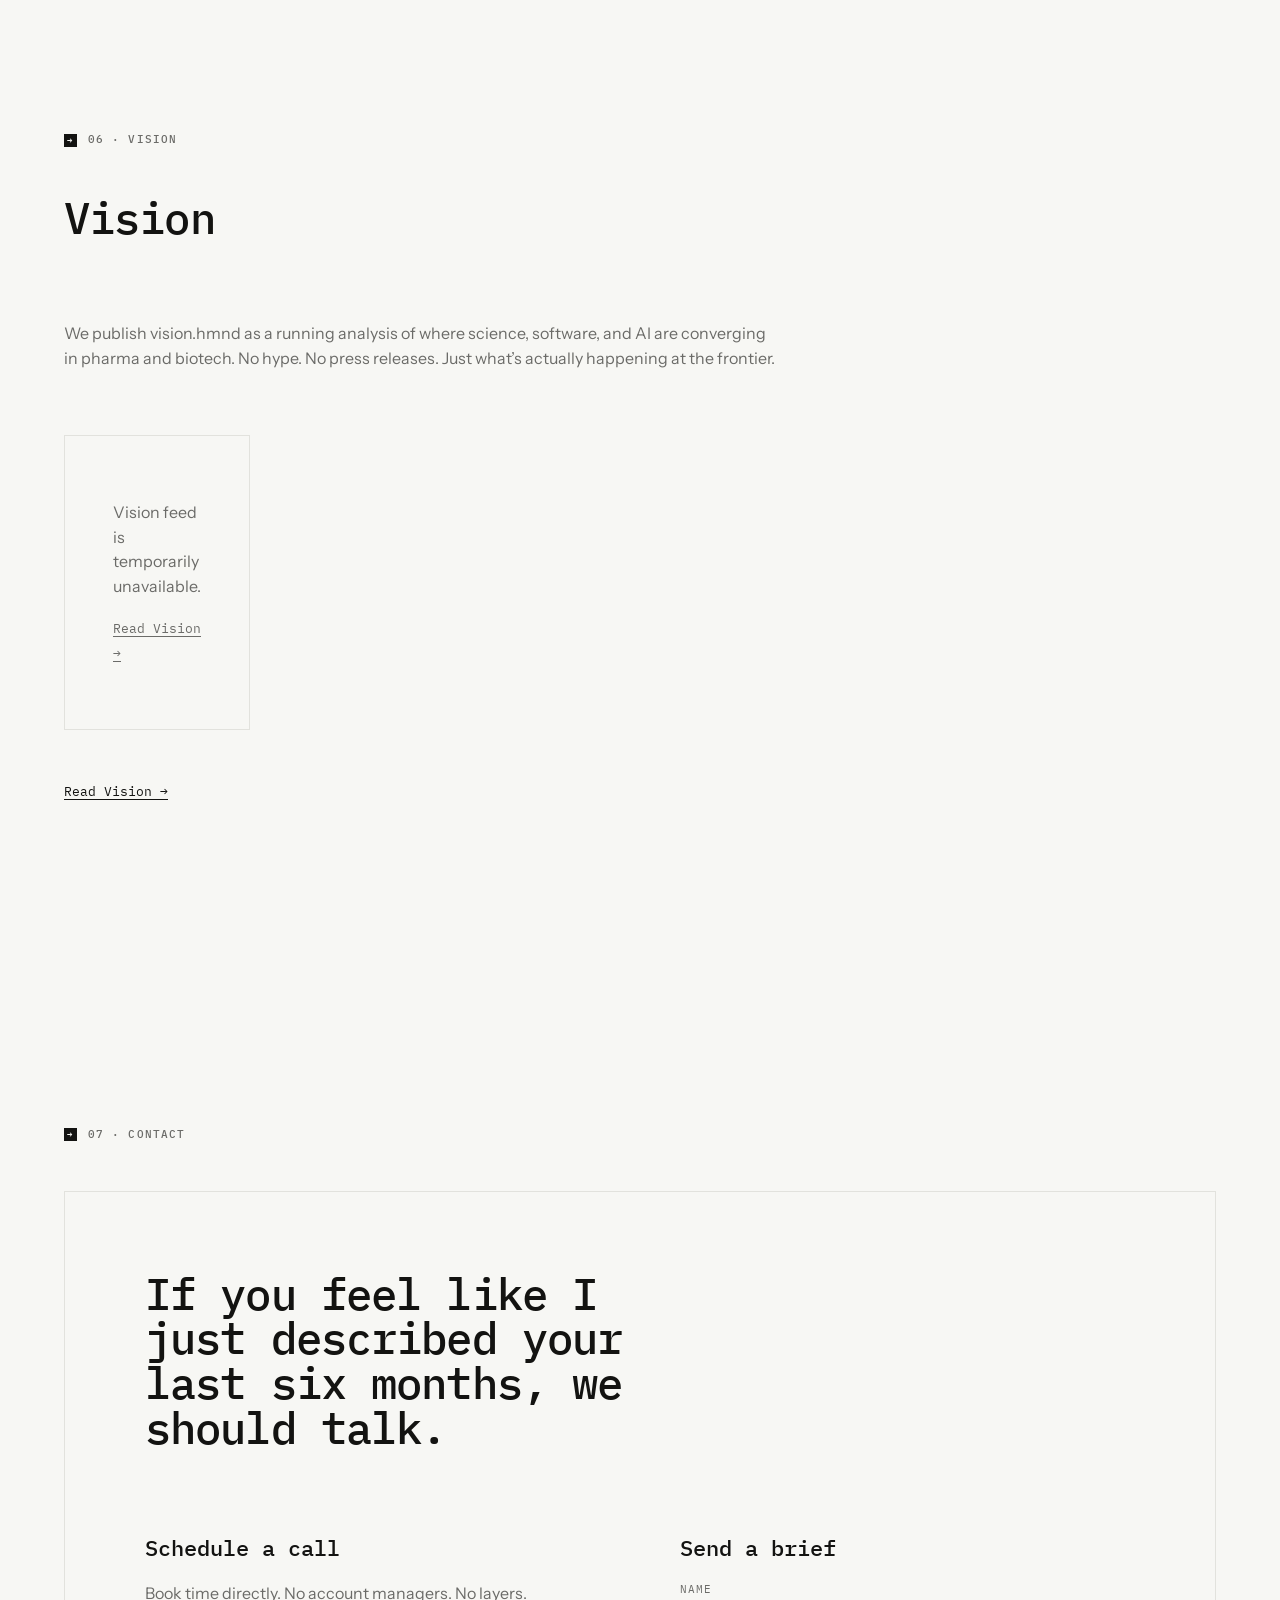
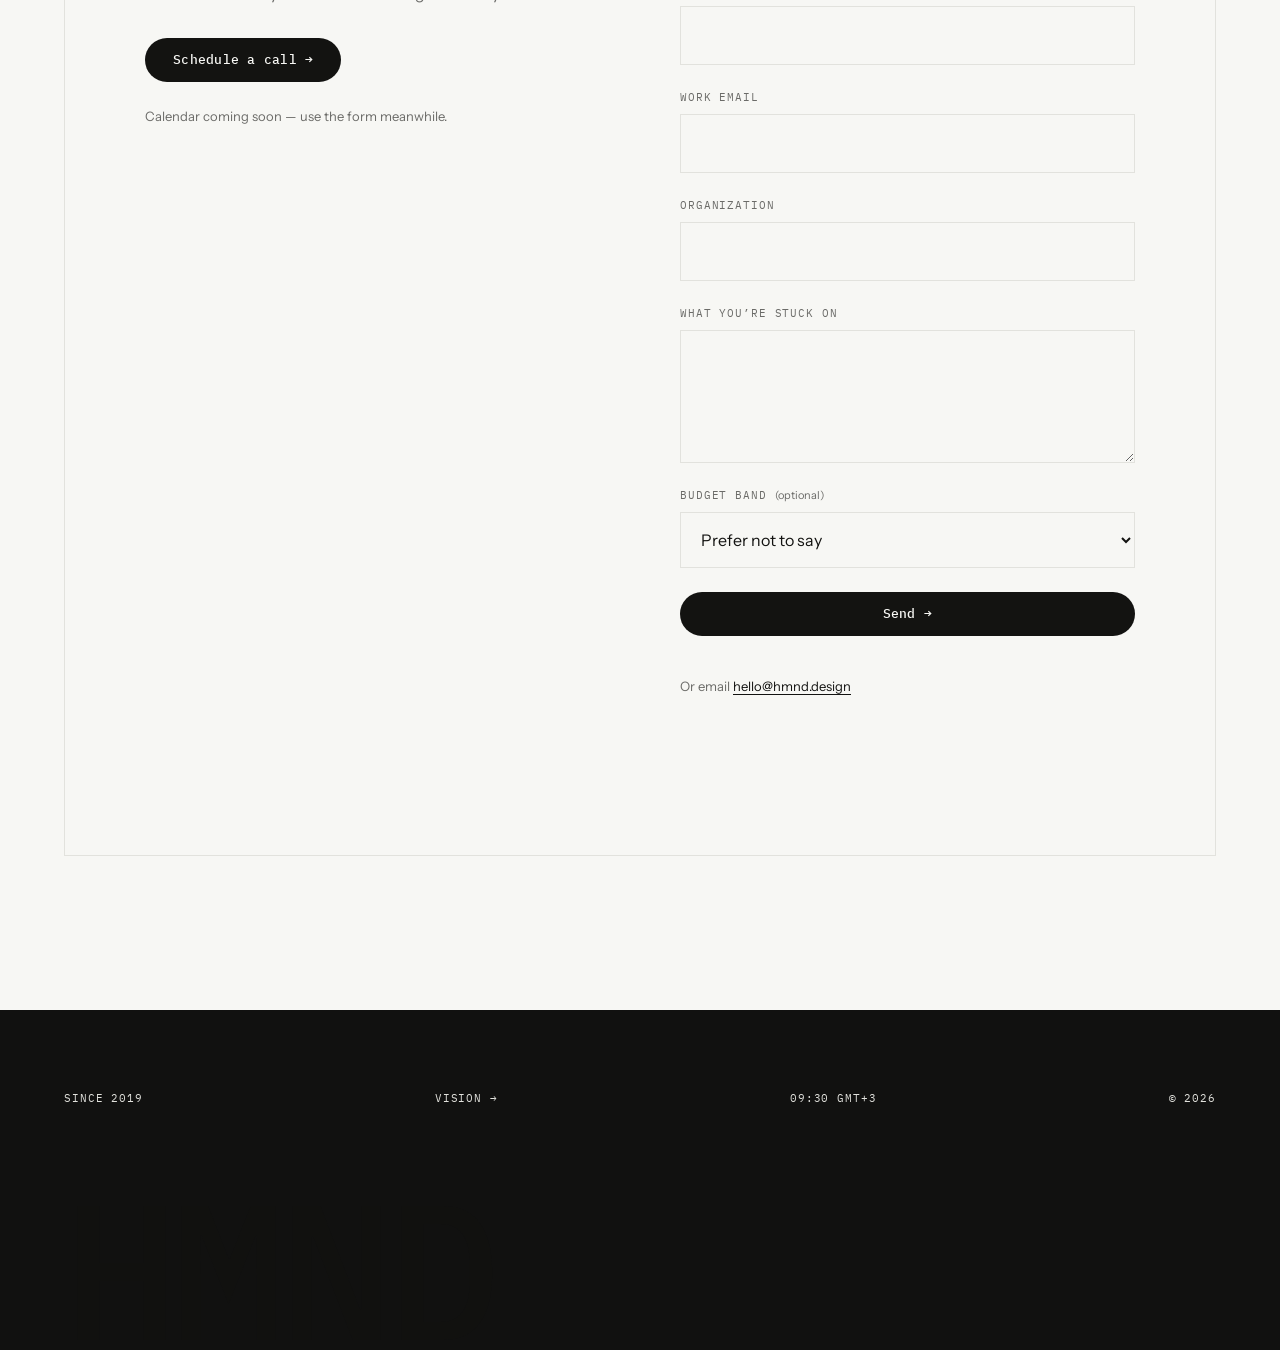
==== commit 0601677a: "Added work section with cases" ====
--- a/index.html
+++ b/index.html
@@ -33,7 +33,7 @@
       <nav class="nav" aria-label="Primary">
         <a href="#who">Who we are</a>
         <a href="#approach">Approach</a>
-        <a href="#work">Work</a>
+        <a href="works/index.html">Work</a>
         <a href="#vision" class="nav__vision">
           Vision
           <span class="nav__dot" id="vision-dot" hidden aria-hidden="true"></span>
@@ -47,7 +47,7 @@
     <nav class="mobile-nav" id="mobile-nav" hidden>
       <a href="#who">Who we are</a>
       <a href="#approach">Approach</a>
-      <a href="#work">Work</a>
+      <a href="works/index.html">Work</a>
       <a href="#vision">Vision</a>
       <a href="#contact">Contact</a>
     </nav>
@@ -173,7 +173,7 @@
           <!-- Populated by main.js from data/work.json -->
         </div>
         <p class="work__cta reveal">
-          <a class="text-link" href="#contact" data-topic="Similar engagement to selected work">Discuss a similar problem →</a>
+          <a class="text-link" href="works/index.html">View all work →</a>
         </p>
       </div>
     </section>
--- a/style.css
+++ b/style.css
@@ -828,6 +828,306 @@
   }
 }
 
+/* —— Works index —— */
+.works-page {
+  padding-top: calc(var(--space-15) + var(--space-4));
+  padding-bottom: var(--section-py);
+}
+
+.works-hero {
+  margin-bottom: var(--space-10);
+}
+
+.works-hero__title {
+  margin: 0 0 var(--space-3);
+  font-family: var(--font-display);
+  font-size: var(--fs-h2);
+  font-weight: 500;
+  line-height: var(--lh-display);
+  letter-spacing: -0.02em;
+  max-width: 18ch;
+}
+
+.works-hero__intro {
+  margin: 0;
+  color: var(--color-text-muted);
+  font-size: var(--fs-body-lg);
+  max-width: 42ch;
+}
+
+.works-grid {
+  display: grid;
+  grid-template-columns: 1fr;
+  gap: var(--space-8) var(--space-4);
+}
+
+.works-tile {
+  display: block;
+  text-decoration: none;
+  color: inherit;
+}
+
+.works-tile__media {
+  position: relative;
+  aspect-ratio: 16 / 10;
+  overflow: hidden;
+  background: var(--color-surface-dark);
+  border: 1px solid var(--color-border);
+  border-radius: var(--radius-none);
+}
+
+.works-tile__media img {
+  display: block;
+  width: 100%;
+  height: 100%;
+  object-fit: cover;
+  transition: transform var(--duration-base) var(--ease-out);
+}
+
+.works-tile:hover .works-tile__media img,
+.works-tile:focus-visible .works-tile__media img {
+  transform: scale(1.02);
+}
+
+.works-tile:focus-visible {
+  outline: none;
+}
+
+.works-tile:focus-visible .works-tile__media {
+  border-color: var(--color-text);
+}
+
+.works-tile__meta {
+  display: flex;
+  flex-wrap: wrap;
+  gap: var(--space-2);
+  margin: var(--space-3) 0 var(--space-2);
+  font-family: var(--font-display);
+  font-size: var(--fs-micro);
+  letter-spacing: 0.08em;
+  text-transform: uppercase;
+  color: var(--color-text-muted);
+}
+
+.works-tile__title {
+  margin: 0;
+  font-family: var(--font-display);
+  font-size: var(--fs-h3);
+  font-weight: 500;
+  line-height: 1.2;
+  max-width: 22ch;
+}
+
+@media (min-width: 900px) {
+  .works-grid {
+    grid-template-columns: 1fr 1fr;
+    gap: var(--space-10) var(--space-4);
+  }
+}
+
+/* —— Case study page —— */
+.case-page {
+  padding-top: calc(var(--space-15) + var(--space-4));
+  padding-bottom: var(--section-py);
+}
+
+.case-back {
+  display: inline-flex;
+  align-items: center;
+  gap: var(--space-1);
+  margin-bottom: var(--space-6);
+  font-family: var(--font-display);
+  font-size: var(--fs-micro);
+  letter-spacing: 0.1em;
+  text-transform: uppercase;
+  text-decoration: none;
+  color: var(--color-text-muted);
+  transition: color var(--duration-fast) ease;
+}
+
+.case-back:hover,
+.case-back:focus-visible {
+  color: var(--color-text);
+}
+
+.case-header {
+  margin-bottom: var(--space-8);
+}
+
+.case-header__meta {
+  display: flex;
+  flex-wrap: wrap;
+  gap: var(--space-2);
+  margin: 0 0 var(--space-3);
+  font-family: var(--font-display);
+  font-size: var(--fs-micro);
+  letter-spacing: 0.08em;
+  text-transform: uppercase;
+  color: var(--color-text-muted);
+}
+
+.case-header__title {
+  margin: 0 0 var(--space-3);
+  font-family: var(--font-display);
+  font-size: var(--fs-h2);
+  font-weight: 500;
+  line-height: var(--lh-display);
+  letter-spacing: -0.02em;
+  max-width: 18ch;
+}
+
+.case-header__subtitle {
+  margin: 0;
+  color: var(--color-text-muted);
+  font-size: var(--fs-body-lg);
+  max-width: 42ch;
+}
+
+.case-layout {
+  display: grid;
+  grid-template-columns: 1fr;
+  gap: var(--space-8);
+  margin-bottom: var(--space-10);
+}
+
+.case-summary {
+  margin: 0 0 var(--space-6);
+  font-size: var(--fs-body-lg);
+  max-width: var(--measure);
+  line-height: var(--lh-body);
+}
+
+.case-actions {
+  display: flex;
+  flex-wrap: wrap;
+  align-items: center;
+  gap: var(--space-3) var(--space-4);
+}
+
+.case-spec {
+  margin: 0;
+  border-top: 1px solid var(--color-border);
+}
+
+.case-spec__row {
+  display: grid;
+  grid-template-columns: 1fr;
+  gap: var(--space-2);
+  padding-block: var(--space-4);
+  border-bottom: 1px solid var(--color-border);
+}
+
+.case-spec__label {
+  margin: 0;
+  font-family: var(--font-display);
+  font-size: var(--fs-micro);
+  font-weight: 500;
+  letter-spacing: 0.1em;
+  text-transform: uppercase;
+  color: var(--color-text-muted);
+}
+
+.case-spec__value {
+  margin: 0;
+  font-size: var(--fs-body);
+  line-height: var(--lh-body);
+}
+
+.case-spec__list {
+  margin: 0;
+  padding: 0;
+  list-style: none;
+}
+
+.case-spec__list li {
+  position: relative;
+  padding-left: 1.1em;
+  margin-bottom: var(--space-2);
+}
+
+.case-spec__list li:last-child {
+  margin-bottom: 0;
+}
+
+.case-spec__list li::before {
+  content: "•";
+  position: absolute;
+  left: 0;
+  color: var(--color-text-muted);
+}
+
+.case-spec__chips {
+  display: flex;
+  flex-direction: column;
+  gap: var(--space-1);
+}
+
+.case-media {
+  margin-bottom: var(--space-10);
+  border: 1px solid var(--color-border);
+  background: var(--color-surface-dark);
+  overflow: hidden;
+}
+
+.case-media img {
+  display: block;
+  width: 100%;
+  height: auto;
+  aspect-ratio: 16 / 10;
+  object-fit: cover;
+}
+
+.case-next {
+  display: flex;
+  flex-wrap: wrap;
+  align-items: baseline;
+  justify-content: space-between;
+  gap: var(--space-3);
+  padding-top: var(--space-6);
+  border-top: 1px solid var(--color-border);
+}
+
+.case-next__label {
+  margin: 0;
+  font-family: var(--font-display);
+  font-size: var(--fs-micro);
+  letter-spacing: 0.1em;
+  text-transform: uppercase;
+  color: var(--color-text-muted);
+}
+
+.case-next__link {
+  font-family: var(--font-display);
+  font-size: var(--fs-body-lg);
+  font-weight: 500;
+  text-decoration: none;
+  color: var(--color-text);
+}
+
+.case-next__link:hover,
+.case-next__link:focus-visible {
+  text-decoration: underline;
+  text-underline-offset: 0.22em;
+}
+
+.nav a.is-active {
+  opacity: 0.65;
+}
+
+@media (min-width: 900px) {
+  .case-layout {
+    grid-template-columns: 5fr 7fr;
+    gap: var(--space-10);
+    align-items: start;
+  }
+
+  .case-spec__row {
+    grid-template-columns: 160px 1fr;
+    gap: var(--space-6);
+    align-items: start;
+  }
+}
+
 /* —— Logos —— */
 .logos {
   padding-block: var(--space-10);
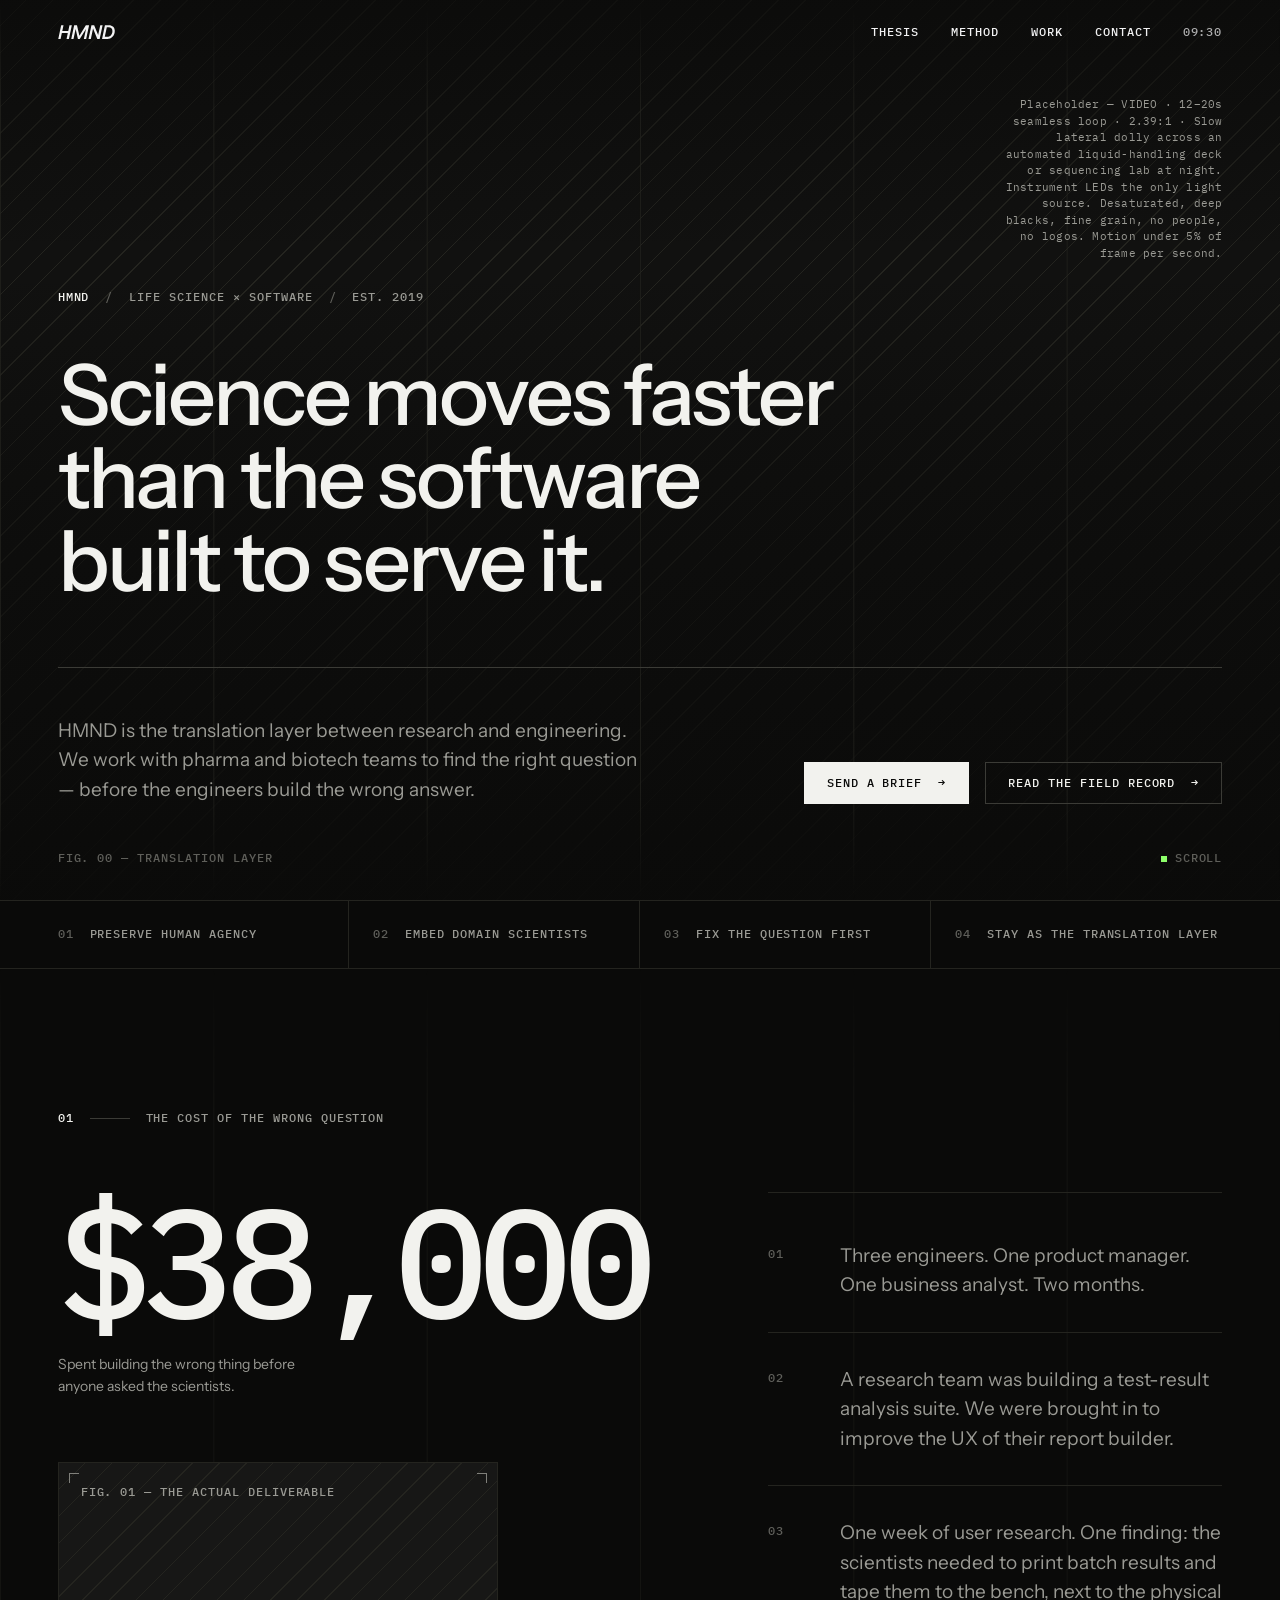
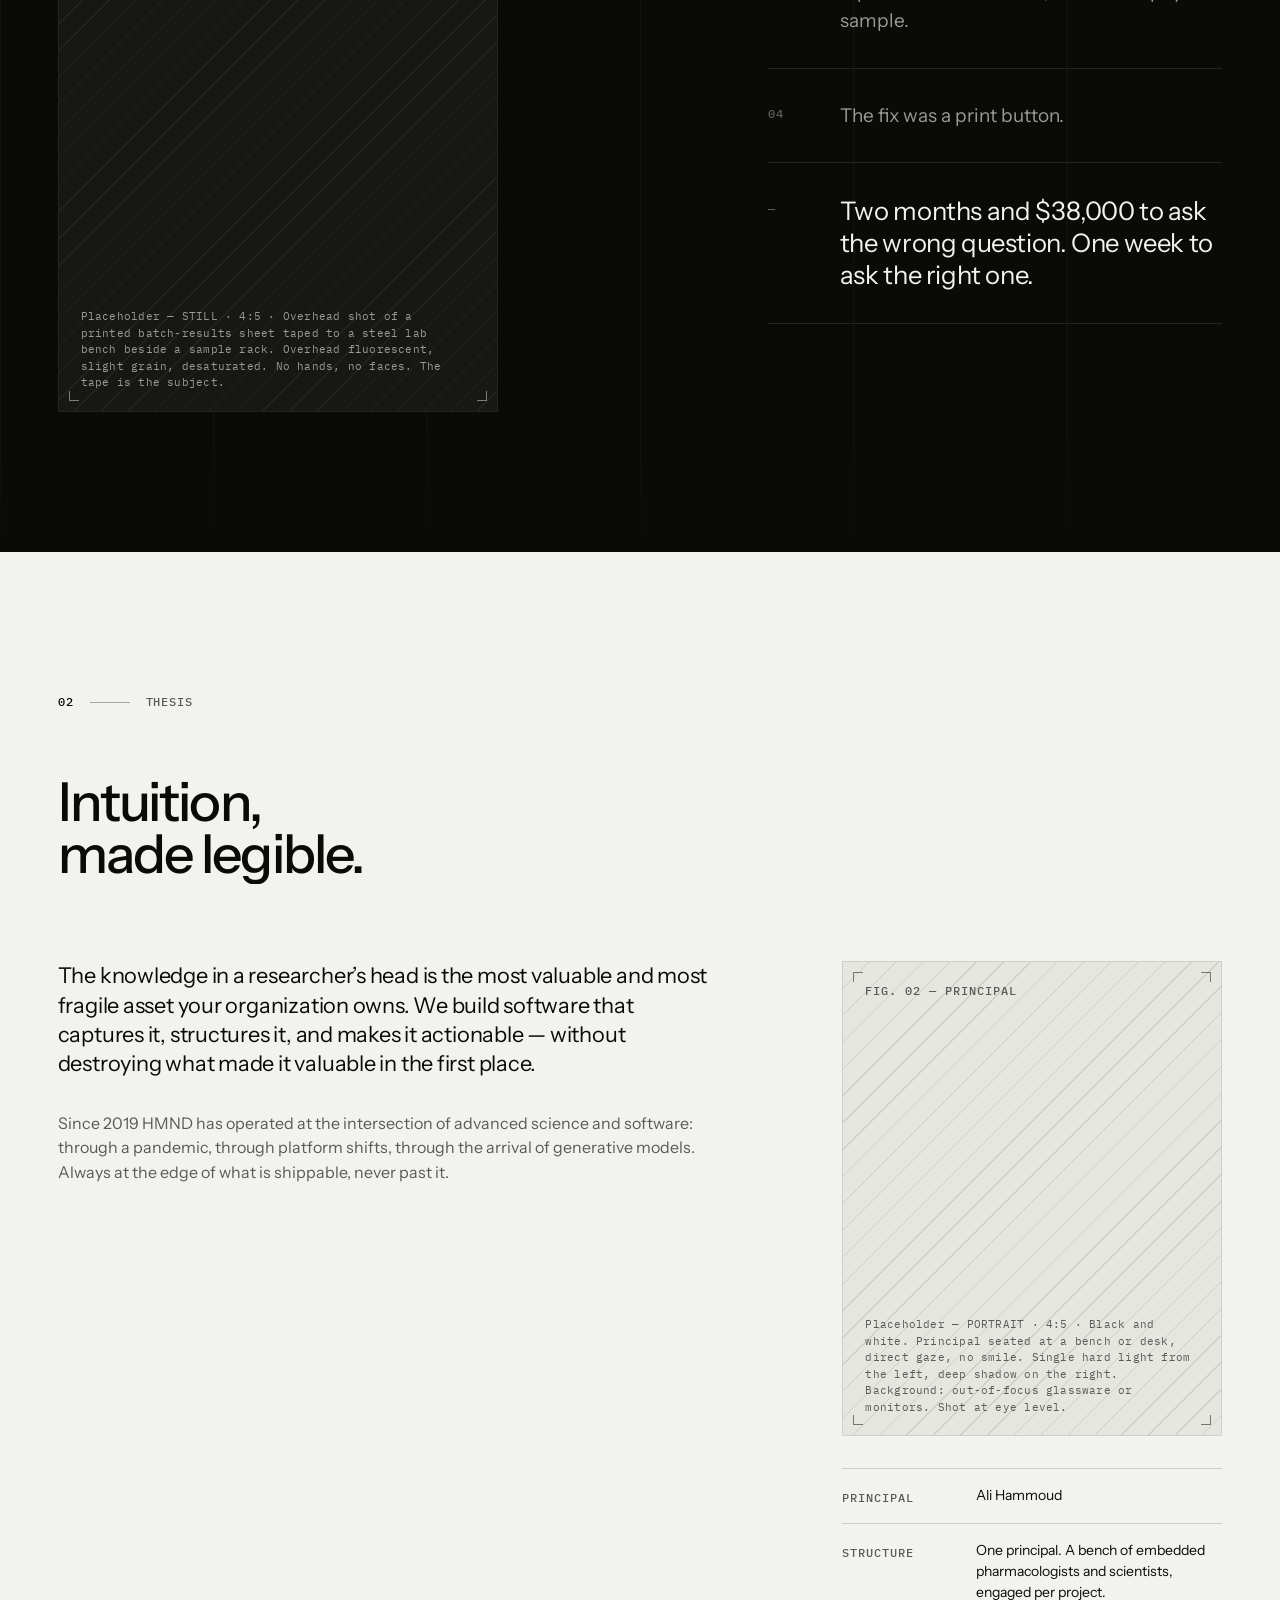
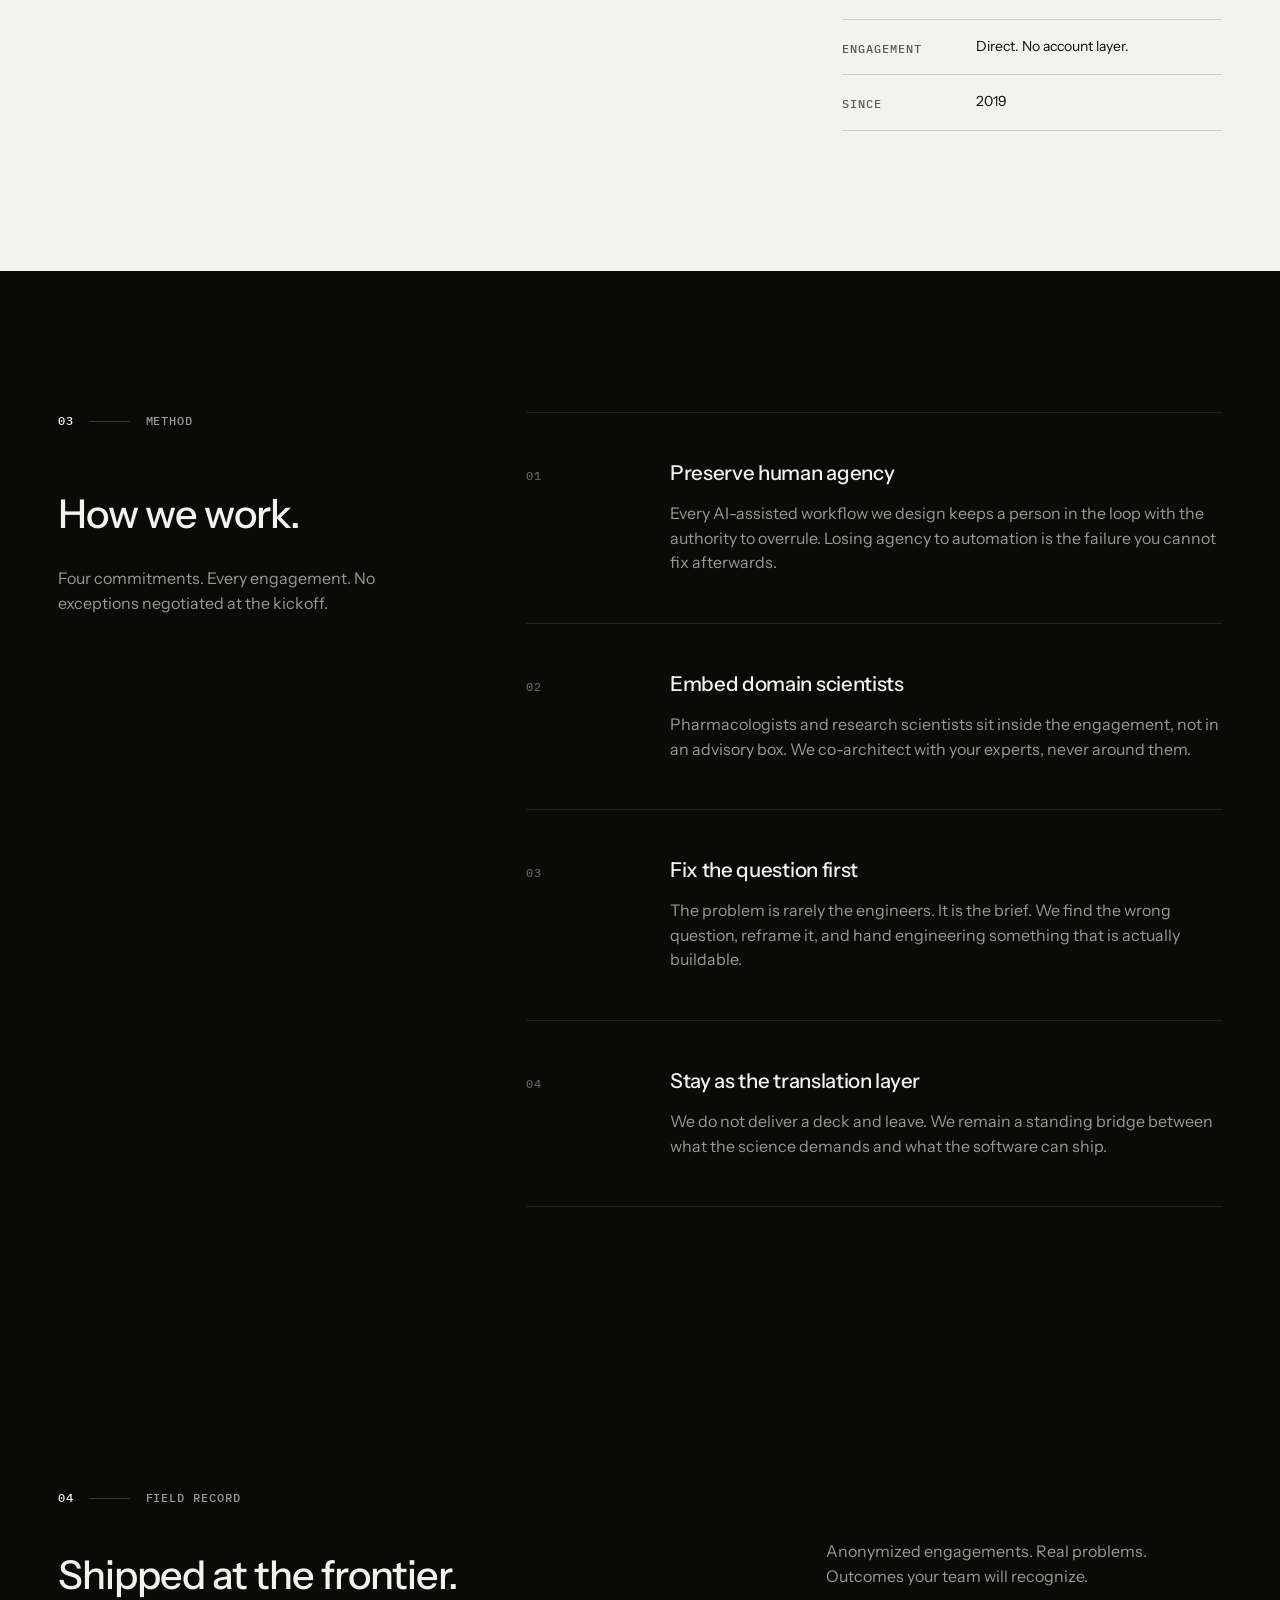
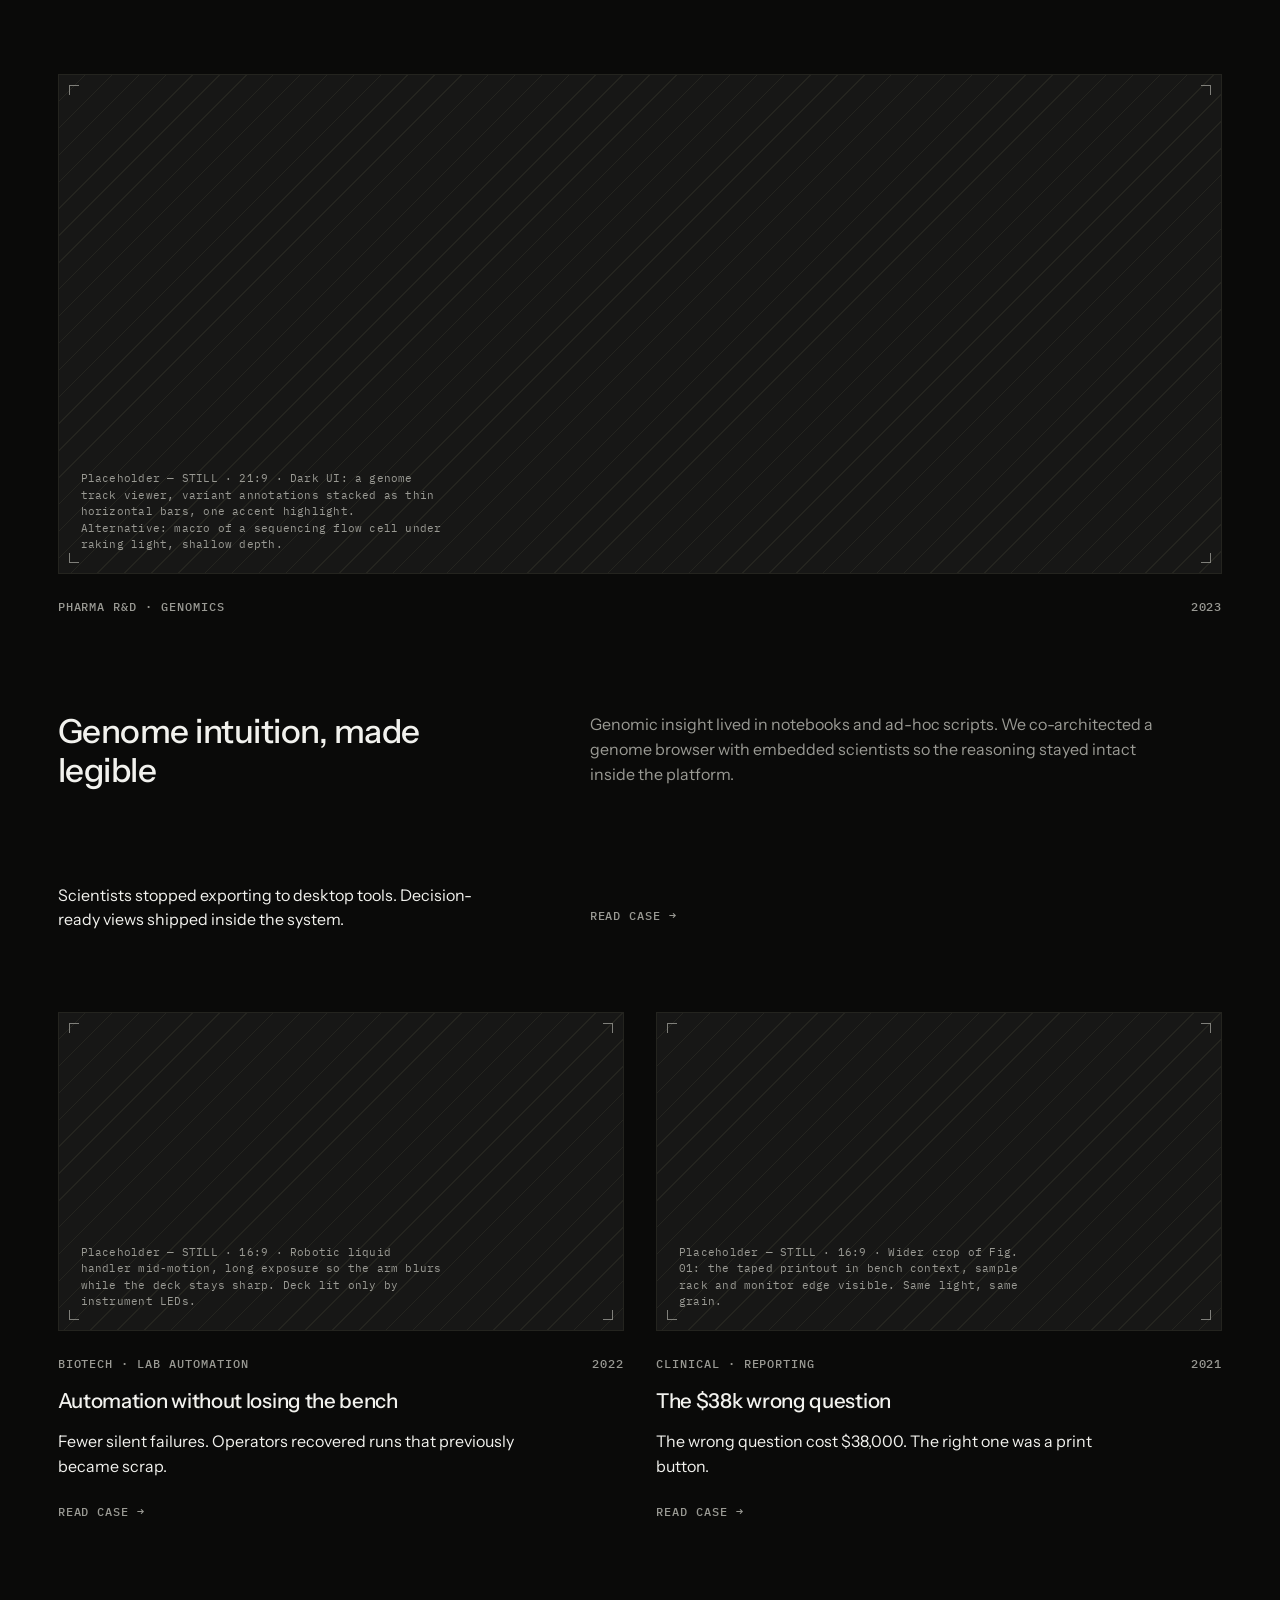
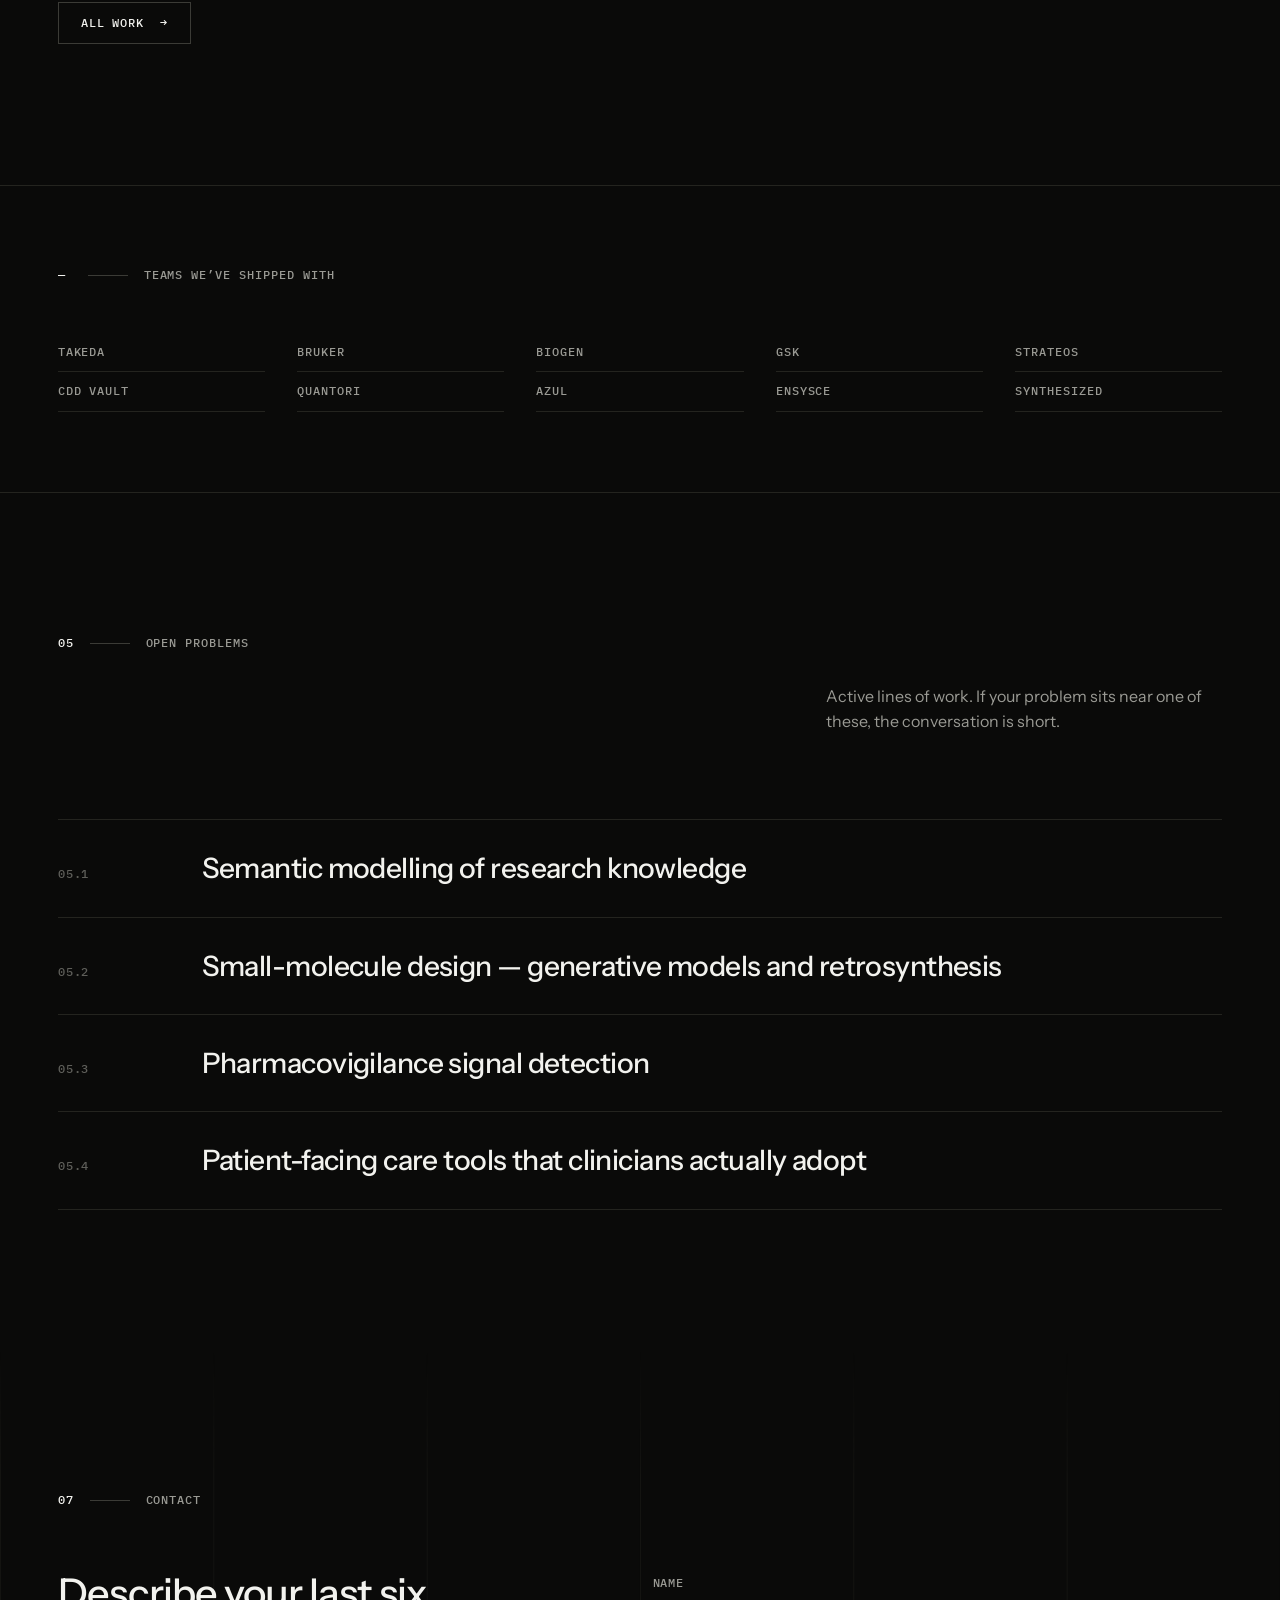
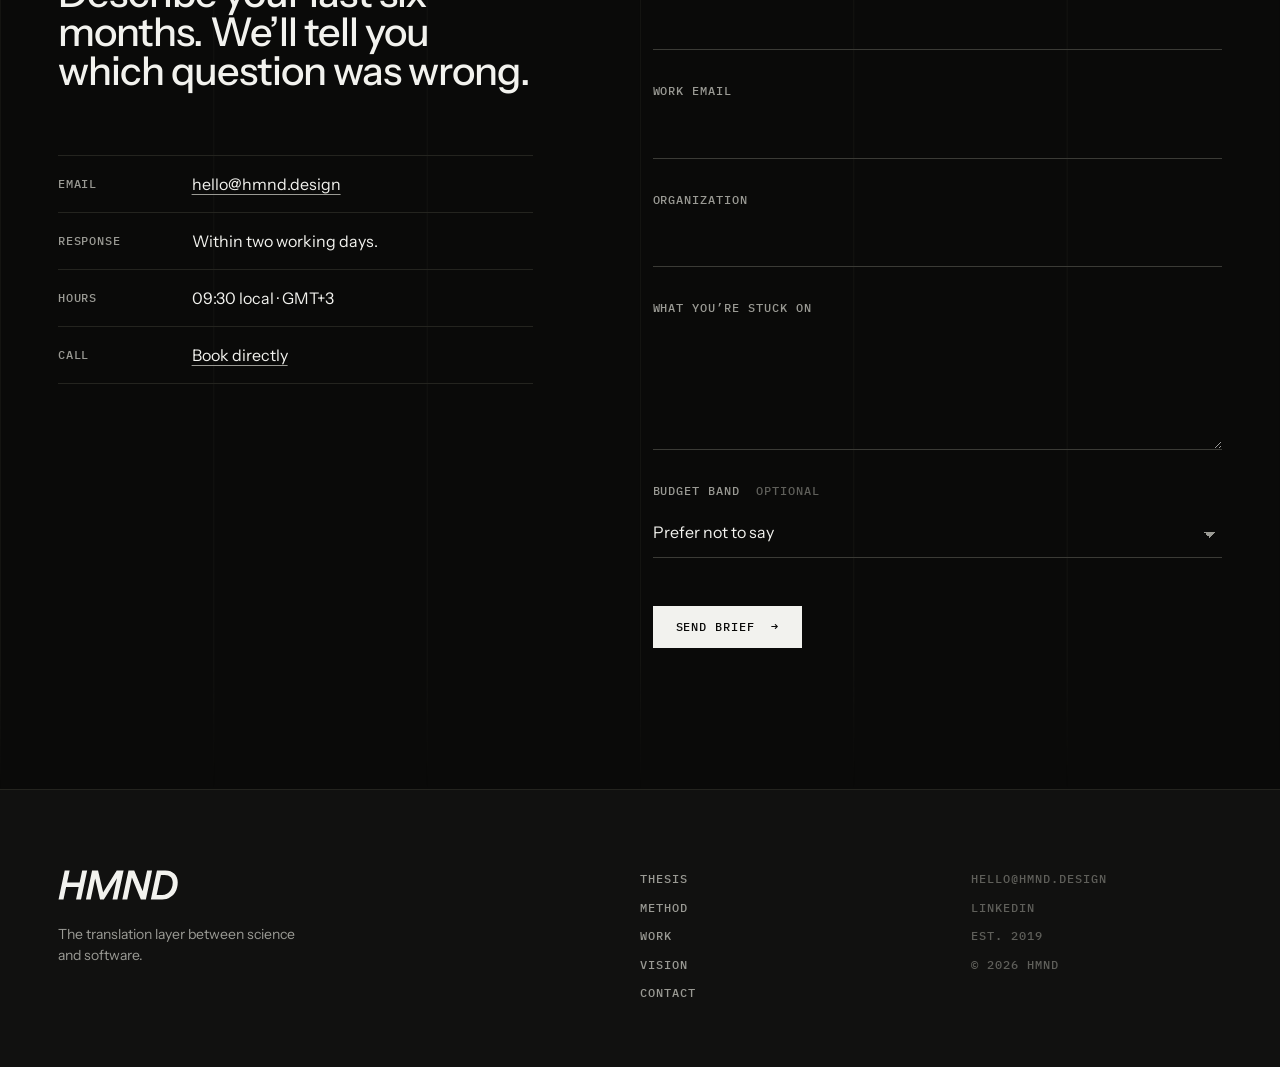
==== commit 38b08a7b: "Enhanced site aesthetics and design system" ====
--- a/index.html
+++ b/index.html
@@ -1,189 +1,316 @@
 <!DOCTYPE html>
-<html lang="en">
+<html lang="en" class="no-js">
 <head>
   <meta charset="UTF-8" />
   <meta name="viewport" content="width=device-width, initial-scale=1" />
-  <title>HMND — Life-science product strategy studio</title>
-  <meta name="description" content="HMND helps life science and pharma teams ask for the right software — and ship it. Product strategy at the frontier of science and AI." />
+  <script>document.documentElement.className = "js";</script>
+  <title>HMND — The translation layer between science and software</title>
+  <meta name="description" content="HMND works with pharma and biotech teams to find the right question before engineering builds the wrong answer. Product strategy at the frontier of science and software. Est. 2019." />
+  <meta name="theme-color" content="#0a0a09" />
+  <meta property="og:type" content="website" />
+  <meta property="og:title" content="HMND — The translation layer between science and software" />
+  <meta property="og:description" content="Pharma and biotech teams hire HMND to find the right question before engineering builds the wrong answer." />
+  <meta property="og:url" content="https://hmnd.design/" />
+  <!-- TODO: supply assets/img/og.png (1200x630) and uncomment -->
+  <!-- <meta property="og:image" content="https://hmnd.design/assets/img/og.png" /> -->
+  <link rel="canonical" href="https://hmnd.design/" />
+  <link rel="icon" href="data:image/svg+xml,%3Csvg xmlns='http://www.w3.org/2000/svg' viewBox='0 0 32 32'%3E%3Crect width='32' height='32' fill='%230a0a09'/%3E%3Crect x='6' y='6' width='20' height='20' fill='none' stroke='%23f2f2ee' stroke-width='1.5'/%3E%3Ccircle cx='16' cy='16' r='3' fill='%238dff6a'/%3E%3C/svg%3E" />
   <link rel="preconnect" href="https://fonts.googleapis.com" />
   <link rel="preconnect" href="https://fonts.gstatic.com" crossorigin />
-  <link href="https://fonts.googleapis.com/css2?family=IBM+Plex+Mono:wght@400;500;600&family=Instrument+Sans:ital,wght@0,400;0,500;0,600;1,400;1,500&display=swap" rel="stylesheet" />
+  <link href="https://fonts.googleapis.com/css2?family=IBM+Plex+Mono:wght@400;500&family=Instrument+Sans:wght@400;500;600&display=swap" rel="stylesheet" />
   <link rel="stylesheet" href="styles/tokens.css" />
   <link rel="stylesheet" href="style.css" />
+  <script type="application/ld+json">
+  {
+    "@context": "https://schema.org",
+    "@type": "ProfessionalService",
+    "name": "HMND",
+    "url": "https://hmnd.design/",
+    "email": "hello@hmnd.design",
+    "foundingDate": "2019",
+    "description": "Product strategy and scientific UX for pharma and biotech teams.",
+    "knowsAbout": ["Life sciences software", "Product strategy", "Scientific UX", "Semantic modelling", "Pharmacovigilance"]
+  }
+  </script>
 </head>
 <body>
   <a class="skip-link" href="#main">Skip to content</a>
 
   <header class="site-header" id="site-header">
-    <div class="site-header__inner">
-      <a
-        href="#top"
-        class="logo"
-        id="logo"
-        aria-label="we recombine — the mark stays"
-      >
-        <img
-          src="assets/img/HMND_logo.svg"
-          alt=""
-          class="logo__img"
-          width="187"
-          height="46"
-        />
-      </a>
-      <nav class="nav" aria-label="Primary">
-        <a href="#who">Who we are</a>
-        <a href="#approach">Approach</a>
-        <a href="works/index.html">Work</a>
-        <a href="#vision" class="nav__vision">
-          Vision
-          <span class="nav__dot" id="vision-dot" hidden aria-hidden="true"></span>
+    <div class="site-header__bar">
+      <div class="container site-header__inner">
+        <a href="#top" class="logo" aria-label="HMND — home">
+          <svg class="logo__mark" viewBox="0 0 187 46" width="187" height="46" aria-hidden="true" focusable="false">
+            <path fill="currentColor" d="M35.8543 46H28.1103L32.2063 26.608H12.6223L8.52625 46H0.846253L10.4463 0.623997H18.1263L14.1583 19.376H33.7423L37.7103 0.623997H45.4543L35.8543 46ZM92.5453 46H84.9933L91.9693 12.976L71.4253 46H65.4733L57.9213 13.232L50.9453 46H43.5213L53.1213 0.623997H62.4013L70.3373 34.928L91.5213 0.623997H102.209L92.5453 46ZM136.931 46H129.123L115.171 11.824L107.939 46H100.259L109.859 0.623997H118.819L131.939 33.2L138.851 0.623997H146.595L136.931 46ZM153.772 38.896H162.476C170.092 38.896 178.796 32.496 178.796 19.504C178.796 12.016 173.996 7.6 166.252 7.6H160.428L153.772 38.896ZM162.348 46H144.684L154.22 0.623997H167.212C179.18 0.623997 186.604 8.048 186.604 19.184C186.604 36.72 174.572 46 162.348 46Z"/>
+          </svg>
         </a>
-        <a href="#contact" class="nav__contact" id="nav-contact">Contact</a>
-      </nav>
-      <button class="nav-toggle" id="nav-toggle" type="button" aria-expanded="false" aria-controls="mobile-nav" aria-label="Open menu">
-        <span></span><span></span>
-      </button>
+        <nav class="nav" aria-label="Primary">
+          <a href="#thesis">Thesis</a>
+          <a href="#method">Method</a>
+          <a href="works/index.html">Work</a>
+          <a href="#vision" class="nav__vision">Vision<span class="nav__dot" id="vision-dot" hidden aria-hidden="true"></span></a>
+          <a href="#contact">Contact</a>
+        </nav>
+        <div class="site-header__readout mono" aria-hidden="true">
+          <span id="local-time-header">--:--</span>
+        </div>
+        <button class="nav-toggle" id="nav-toggle" type="button" aria-expanded="false" aria-controls="mobile-nav" aria-label="Open menu">
+          <span></span><span></span>
+        </button>
+      </div>
     </div>
-    <nav class="mobile-nav" id="mobile-nav" hidden>
-      <a href="#who">Who we are</a>
-      <a href="#approach">Approach</a>
-      <a href="works/index.html">Work</a>
-      <a href="#vision">Vision</a>
-      <a href="#contact">Contact</a>
+    <nav class="mobile-nav" id="mobile-nav" hidden aria-label="Primary mobile">
+      <div class="container mobile-nav__inner">
+        <a href="#thesis"><span class="mono">01</span>Thesis</a>
+        <a href="#method"><span class="mono">02</span>Method</a>
+        <a href="works/index.html"><span class="mono">03</span>Work</a>
+        <a href="#vision"><span class="mono">04</span>Vision</a>
+        <a href="#contact"><span class="mono">05</span>Contact</a>
+        <p class="mobile-nav__foot mono">hello@hmnd.design · GMT+3</p>
+      </div>
     </nav>
   </header>
 
   <main id="main">
-    <!-- 02 Hero -->
+
+    <!-- 00 · Hero -->
     <section class="hero" id="top" aria-labelledby="hero-heading">
-      <div class="hero__media" aria-hidden="true">
-        <img
-          src="assets/img/hero.png"
-          alt=""
-          class="hero__img"
-          width="1200"
-          height="1400"
-        />
-      </div>
-      <div class="hero__copy reveal">
-        <h1 id="hero-heading" class="hero__title">
-          <span class="hero__line">We earn the <em class="hero__accent">frontier</em></span>
-          <span class="hero__line">one customer at a time.</span>
+      <div class="hero__media media media--placeholder media--video"
+           data-ad="VIDEO · 12–20s seamless loop · 2.39:1 · Slow lateral dolly across an automated liquid-handling deck or sequencing lab at night. Instrument LEDs the only light source. Desaturated, deep blacks, fine grain, no people, no logos. Motion under 5% of frame per second."
+           aria-hidden="true">
+        <!-- Drop in when supplied:
+        <video autoplay muted loop playsinline poster="assets/video/hero-poster.jpg">
+          <source src="assets/video/hero.mp4" type="video/mp4" />
+        </video>
+        -->
+        <div class="hero__scrim"></div>
+        <div class="grid-lines" aria-hidden="true"></div>
+      </div>
+
+      <div class="container hero__inner">
+        <p class="hero__eyebrow mono reveal">
+          <span class="readout__key">HMND</span>
+          <span class="readout__sep">/</span>
+          <span>Life science × software</span>
+          <span class="readout__sep">/</span>
+          <span>Est. 2019</span>
+        </p>
+
+        <h1 id="hero-heading" class="hero__title reveal">
+          <span class="line"><span class="line__inner">Science moves faster</span></span>
+          <span class="line"><span class="line__inner">than the software</span></span>
+          <span class="line"><span class="line__inner">built to serve it.</span></span>
         </h1>
-        <p class="hero__sub">
-          Your engineers build what you ask for. We help you ask for the right thing.
-          We work with life science and pharma teams whose technology outpaces their ability to ship it.
-        </p>
-        <div class="hero__actions">
-          <a class="btn-primary magnetic" href="#contact">Schedule a call →</a>
-          <a class="text-link" href="#contact-form">Or send a brief</a>
-        </div>
-      </div>
-    </section>
-
-    <!-- 03 Proof -->
-    <section class="proof cinematic" id="proof" aria-labelledby="proof-heading">
-      <div class="cinematic__pin">
-        <div class="container proof__inner">
-          <p class="section-marker section-marker--on-dark cinematic__line"><span class="section-marker__arrow" aria-hidden="true">→</span> 01 · The cost of the wrong question</p>
-          <div class="proof__grid">
-            <div class="proof__copy">
-              <h2 id="proof-heading" class="proof__stat cinematic__line">$38,000.</h2>
-              <p class="cinematic__line">Three engineers. One PM. One BA. Two months.</p>
-              <p class="cinematic__line">A research team was building a test result analysis suite. We were brought in to improve the UX of their report builder.</p>
-              <p class="cinematic__line">One week of user research. One finding: the scientists needed to print batch results and scotch-tape them to the lab bench next to the physical sample.</p>
-              <p class="cinematic__line">The fix was a print button.</p>
-              <p class="proof__close cinematic__line">Two months and $38,000 to ask the wrong question.</p>
-            </div>
-            <div class="proof__ghost cinematic__line" aria-hidden="true" data-count-end="38000" data-reveal-start="0" data-reveal-end="0.33">$0</div>
-          </div>
-        </div>
-      </div>
-    </section>
-
-    <!-- 04 Who We Are -->
-    <section class="who section" id="who" aria-labelledby="who-heading">
-      <div class="container">
-        <p class="section-marker reveal"><span class="section-marker__arrow" aria-hidden="true">→</span> 02 · Who we are</p>
-        <div class="who__grid">
-          <div class="who__prose reveal">
-            <h2 id="who-heading" class="sr-only">Who we are</h2>
-            <p class="lead">
-              Software that makes a scientist’s intuition legible to a system. The knowledge that lives in a researcher’s head is the most valuable and most fragile asset in your organization. We build tools that capture it, structure it, and make it actionable — without destroying what made it valuable in the first place.
+
+        <div class="hero__foot">
+          <p class="hero__sub reveal">
+            HMND is the translation layer between research and engineering. We work with pharma and biotech teams to find the right question — before the engineers build the wrong answer.
+          </p>
+          <div class="hero__actions reveal">
+            <a class="btn btn--primary" href="#contact">Send a brief</a>
+            <a class="btn btn--ghost" href="#proof">Read the field record</a>
+          </div>
+        </div>
+      </div>
+
+      <div class="hero__corners mono" aria-hidden="true">
+        <span class="hero__corner hero__corner--bl">Fig. 00 — Translation layer</span>
+        <span class="hero__corner hero__corner--br"><span class="blink"></span>Scroll</span>
+      </div>
+    </section>
+
+    <!-- Principles strip -->
+    <div class="strip" aria-label="Operating principles">
+      <div class="container strip__inner mono">
+        <span><b>01</b>Preserve human agency</span>
+        <span><b>02</b>Embed domain scientists</span>
+        <span><b>03</b>Fix the question first</span>
+        <span><b>04</b>Stay as the translation layer</span>
+      </div>
+    </div>
+
+    <!-- 01 · Proof -->
+    <section class="section proof" id="proof" aria-labelledby="proof-heading">
+      <div class="grid-lines grid-lines--faint" aria-hidden="true"></div>
+      <div class="container">
+        <p class="marker reveal"><span class="marker__num">01</span><span class="marker__rule"></span>The cost of the wrong question</p>
+
+        <div class="proof__grid">
+          <div class="proof__stat-col">
+            <h2 id="proof-heading" class="stat reveal">
+              <span class="stat__value mono" data-count="38000" data-prefix="$">$0</span>
+              <span class="stat__caption">Spent building the wrong thing before anyone asked the scientists.</span>
+            </h2>
+            <figure class="media media--placeholder proof__media reveal" data-fig="Fig. 01"
+                    data-ad="STILL · 4:5 · Overhead shot of a printed batch-results sheet taped to a steel lab bench beside a sample rack. Overhead fluorescent, slight grain, desaturated. No hands, no faces. The tape is the subject.">
+              <figcaption class="media__caption mono">Fig. 01 — The actual deliverable</figcaption>
+            </figure>
+          </div>
+
+          <ol class="steps reveal-group">
+            <li class="steps__item reveal">
+              <span class="steps__num mono">01</span>
+              <p>Three engineers. One product manager. One business analyst. Two months.</p>
+            </li>
+            <li class="steps__item reveal">
+              <span class="steps__num mono">02</span>
+              <p>A research team was building a test-result analysis suite. We were brought in to improve the UX of their report builder.</p>
+            </li>
+            <li class="steps__item reveal">
+              <span class="steps__num mono">03</span>
+              <p>One week of user research. One finding: the scientists needed to print batch results and tape them to the bench, next to the physical sample.</p>
+            </li>
+            <li class="steps__item reveal">
+              <span class="steps__num mono">04</span>
+              <p>The fix was a print button.</p>
+            </li>
+            <li class="steps__item steps__item--close reveal">
+              <span class="steps__num mono">—</span>
+              <p>Two months and $38,000 to ask the wrong question. One week to ask the right one.</p>
+            </li>
+          </ol>
+        </div>
+      </div>
+    </section>
+
+    <!-- 02 · Thesis (paper) -->
+    <section class="section thesis paper" id="thesis" aria-labelledby="thesis-heading">
+      <div class="container">
+        <p class="marker reveal"><span class="marker__num">02</span><span class="marker__rule"></span>Thesis</p>
+
+        <h2 id="thesis-heading" class="display reveal">
+          <span class="line"><span class="line__inner">Intuition,</span></span>
+          <span class="line"><span class="line__inner">made legible.</span></span>
+        </h2>
+
+        <div class="thesis__grid">
+          <div class="thesis__prose">
+            <p class="lead reveal">
+              The knowledge in a researcher’s head is the most valuable and most fragile asset your organization owns. We build software that captures it, structures it, and makes it actionable — without destroying what made it valuable in the first place.
             </p>
-            <p>
-              Since 2019, HMND has operated at the intersection of advanced science and software — through crises, through platform shifts, always at the edge of what’s shippable.
+            <p class="reveal">
+              Since 2019 HMND has operated at the intersection of advanced science and software: through a pandemic, through platform shifts, through the arrival of generative models. Always at the edge of what is shippable, never past it.
             </p>
           </div>
-          <aside class="who__aside reveal">
-            <p class="who__year">Since <span class="who__year-value" data-year-end="2019"></span></p>
-            <p class="who__claim">Advanced science × software. Solo studio. Direct engagement.</p>
+
+          <aside class="principal reveal" aria-label="Principal">
+            <figure class="media media--placeholder principal__portrait" data-fig="Fig. 02"
+                    data-ad="PORTRAIT · 4:5 · Black and white. Principal seated at a bench or desk, direct gaze, no smile. Single hard light from the left, deep shadow on the right. Background: out-of-focus glassware or monitors. Shot at eye level.">
+              <figcaption class="media__caption mono">Fig. 02 — Principal</figcaption>
+            </figure>
+            <dl class="ledger">
+              <div><dt class="mono">Principal</dt><dd>Ali Hammoud</dd></div>
+              <div><dt class="mono">Structure</dt><dd>One principal. A bench of embedded pharmacologists and scientists, engaged per project.</dd></div>
+              <div><dt class="mono">Engagement</dt><dd>Direct. No account layer.</dd></div>
+              <div><dt class="mono">Since</dt><dd>2019</dd></div>
+            </dl>
           </aside>
         </div>
       </div>
     </section>
 
-    <!-- 05 Approach -->
-    <section class="approach section" id="approach" aria-labelledby="approach-heading">
-      <div class="container">
-        <p class="section-marker reveal"><span class="section-marker__arrow" aria-hidden="true">→</span> 03 · Approach</p>
-        <h2 id="approach-heading" class="section-title reveal">How we work</h2>
-        <ol class="approach__list">
-          <li class="approach__item reveal">
-            <span class="approach__num"><span class="section-marker__arrow" aria-hidden="true">→</span> 01</span>
+    <!-- 03 · Method -->
+    <section class="section method" id="method" aria-labelledby="method-heading">
+      <div class="container method__grid">
+        <div class="method__head">
+          <p class="marker reveal"><span class="marker__num">03</span><span class="marker__rule"></span>Method</p>
+          <h2 id="method-heading" class="display display--sm reveal">How we work.</h2>
+          <p class="method__intro reveal">Four commitments. Every engagement. No exceptions negotiated at the kickoff.</p>
+        </div>
+
+        <ol class="method__list">
+          <li class="method__item reveal">
+            <span class="method__num mono">01</span>
             <div>
               <h3>Preserve human agency</h3>
-              <p>Preserving human agency in every AI-assisted workflow we design. Losing agency to automation is the disaster that can’t be averted after the fact.</p>
+              <p>Every AI-assisted workflow we design keeps a person in the loop with the authority to overrule. Losing agency to automation is the failure you cannot fix afterwards.</p>
             </div>
           </li>
-          <li class="approach__item reveal">
-            <span class="approach__num"><span class="section-marker__arrow" aria-hidden="true">→</span> 02</span>
+          <li class="method__item reveal">
+            <span class="method__num mono">02</span>
             <div>
               <h3>Embed domain scientists</h3>
-              <p>In-house pharmacologists and scientists, embedded on every engagement — we co-architect solutions with your domain experts, not around them.</p>
+              <p>Pharmacologists and research scientists sit inside the engagement, not in an advisory box. We co-architect with your experts, never around them.</p>
             </div>
           </li>
-          <li class="approach__item reveal">
-            <span class="approach__num"><span class="section-marker__arrow" aria-hidden="true">→</span> 03</span>
+          <li class="method__item reveal">
+            <span class="method__num mono">03</span>
             <div>
               <h3>Fix the question first</h3>
-              <p>The problem is never the engineers. It’s that the question being asked is wrong. We identify it, reframe it, and translate it into something engineering can actually build.</p>
+              <p>The problem is rarely the engineers. It is the brief. We find the wrong question, reframe it, and hand engineering something that is actually buildable.</p>
             </div>
           </li>
-          <li class="approach__item reveal">
-            <span class="approach__num"><span class="section-marker__arrow" aria-hidden="true">→</span> 04</span>
+          <li class="method__item reveal">
+            <span class="method__num mono">04</span>
             <div>
-              <h3>Stay as translation layer</h3>
-              <p>We don’t deliver a report and disappear. We stay — a permanent bridge between what your science demands and what your engineering can deliver.</p>
+              <h3>Stay as the translation layer</h3>
+              <p>We do not deliver a deck and leave. We remain a standing bridge between what the science demands and what the software can ship.</p>
             </div>
           </li>
         </ol>
       </div>
     </section>
 
-    <!-- 06 Selected Work -->
-    <section class="work section" id="work" aria-labelledby="work-heading">
-      <div class="container">
-        <p class="section-marker reveal"><span class="section-marker__arrow" aria-hidden="true">→</span> 04 · Selected work</p>
-        <div class="work__header reveal">
-          <h2 id="work-heading" class="section-title">Shipped at the frontier</h2>
-          <p class="work__intro">Anonymized engagements. Real problems. Outcomes your team can recognize.</p>
-        </div>
-        <div class="work__rail" id="work-rail" aria-live="polite">
-          <!-- Populated by main.js from data/work.json -->
-        </div>
-        <p class="work__cta reveal">
-          <a class="text-link" href="works/index.html">View all work →</a>
-        </p>
-      </div>
-    </section>
-
-    <!-- 07 Client marks -->
-    <section class="logos section" id="logos" aria-labelledby="logos-heading">
-      <div class="container">
-        <h2 id="logos-heading" class="sr-only">Teams we’ve shipped with</h2>
-        <p class="logos__caption reveal">Teams we’ve shipped with</p>
-        <ul class="logos__strip reveal" role="list">
+    <!-- 04 · Field record -->
+    <section class="section work" id="work" aria-labelledby="work-heading">
+      <div class="container">
+        <div class="section-head">
+          <div>
+            <p class="marker reveal"><span class="marker__num">04</span><span class="marker__rule"></span>Field record</p>
+            <h2 id="work-heading" class="display display--sm reveal">Shipped at the frontier.</h2>
+          </div>
+          <p class="section-head__aside reveal">Anonymized engagements. Real problems. Outcomes your team will recognize.</p>
+        </div>
+
+        <div class="cases">
+          <a class="case case--featured reveal" href="works/genome-browser.html">
+            <figure class="media media--placeholder case__media" data-fig="Fig. 03"
+                    data-ad="STILL · 21:9 · Dark UI: a genome track viewer, variant annotations stacked as thin horizontal bars, one accent highlight. Alternative: macro of a sequencing flow cell under raking light, shallow depth.">
+            </figure>
+            <div class="case__body">
+              <p class="case__meta mono"><span>Pharma R&amp;D · Genomics</span><span>2023</span></p>
+              <h3 class="case__title">Genome intuition, made legible</h3>
+              <p class="case__summary">Genomic insight lived in notebooks and ad-hoc scripts. We co-architected a genome browser with embedded scientists so the reasoning stayed intact inside the platform.</p>
+              <p class="case__outcome">Scientists stopped exporting to desktop tools. Decision-ready views shipped inside the system.</p>
+              <span class="case__link mono">Read case<span class="arrow">→</span></span>
+            </div>
+          </a>
+
+          <a class="case reveal" href="works/synthesis-automation.html">
+            <figure class="media media--placeholder case__media" data-fig="Fig. 04"
+                    data-ad="STILL · 16:9 · Robotic liquid handler mid-motion, long exposure so the arm blurs while the deck stays sharp. Deck lit only by instrument LEDs.">
+            </figure>
+            <div class="case__body">
+              <p class="case__meta mono"><span>Biotech · Lab automation</span><span>2022</span></p>
+              <h3 class="case__title">Automation without losing the bench</h3>
+              <p class="case__outcome">Fewer silent failures. Operators recovered runs that previously became scrap.</p>
+              <span class="case__link mono">Read case<span class="arrow">→</span></span>
+            </div>
+          </a>
+
+          <a class="case reveal" href="works/clinical-reporting.html">
+            <figure class="media media--placeholder case__media" data-fig="Fig. 05"
+                    data-ad="STILL · 16:9 · Wider crop of Fig. 01: the taped printout in bench context, sample rack and monitor edge visible. Same light, same grain.">
+            </figure>
+            <div class="case__body">
+              <p class="case__meta mono"><span>Clinical · Reporting</span><span>2021</span></p>
+              <h3 class="case__title">The $38k wrong question</h3>
+              <p class="case__outcome">The wrong question cost $38,000. The right one was a print button.</p>
+              <span class="case__link mono">Read case<span class="arrow">→</span></span>
+            </div>
+          </a>
+        </div>
+
+        <p class="section-cta reveal"><a class="btn btn--ghost" href="works/index.html">All work</a></p>
+      </div>
+    </section>
+
+    <!-- Teams -->
+    <section class="section section--tight teams" id="teams" aria-labelledby="teams-heading">
+      <div class="container">
+        <h2 id="teams-heading" class="marker reveal"><span class="marker__num">—</span><span class="marker__rule"></span>Teams we’ve shipped with</h2>
+        <!-- TODO: confirm permission for each name before launch; replace with monochrome marks where available -->
+        <ul class="teams__list mono reveal" role="list">
           <li>Takeda</li>
           <li>Bruker</li>
           <li>Biogen</li>
@@ -198,116 +325,123 @@
       </div>
     </section>
 
-    <!-- 08 Directions -->
-    <section class="directions section" id="directions" aria-labelledby="directions-heading">
-      <div class="container">
-        <p class="section-marker reveal"><span class="section-marker__arrow" aria-hidden="true">→</span> 05 · Directions</p>
-        <h2 id="directions-heading" class="section-title reveal">Where we’re already building</h2>
-        <ul class="directions__tags reveal" role="list">
-          <li>Semantic modelling</li>
-          <li>Small molecule design — generative models &amp; retrosynthesis</li>
-          <li>Pharmacovigilance</li>
-          <li>Patient care solutions with perfect UX</li>
-        </ul>
-      </div>
-    </section>
-
-    <!-- 09 Vision -->
-    <section class="vision section" id="vision" aria-labelledby="vision-heading">
-      <div class="container">
-        <p class="section-marker reveal"><span class="section-marker__arrow" aria-hidden="true">→</span> 06 · Vision</p>
-        <div class="vision__header reveal">
-          <h2 id="vision-heading" class="section-title">Vision</h2>
-          <p class="vision__intro">
-            We publish vision.hmnd as a running analysis of where science, software, and AI are converging in pharma and biotech. No hype. No press releases. Just what’s actually happening at the frontier.
-          </p>
-        </div>
-        <div class="vision__feed" id="vision-feed" aria-live="polite">
+    <!-- 05 · Open problems -->
+    <section class="section problems" id="problems" aria-labelledby="problems-heading">
+      <div class="container">
+        <div class="section-head">
+          <div>
+            <p class="marker reveal"><span class="marker__num">05</span><span class="marker__rule"></span>Open problems</p>
+            <h2 id="problems-heading" class="display display--sm reveal">Where we are already building.</h2>
+          </div>
+          <p class="section-head__aside reveal">Active lines of work. If your problem sits near one of these, the conversation is short.</p>
+        </div>
+        <ol class="problems__list">
+          <li class="reveal"><span class="mono">05.1</span><span>Semantic modelling of research knowledge</span></li>
+          <li class="reveal"><span class="mono">05.2</span><span>Small-molecule design — generative models and retrosynthesis</span></li>
+          <li class="reveal"><span class="mono">05.3</span><span>Pharmacovigilance signal detection</span></li>
+          <li class="reveal"><span class="mono">05.4</span><span>Patient-facing care tools that clinicians actually adopt</span></li>
+        </ol>
+      </div>
+    </section>
+
+    <!-- 06 · Vision -->
+    <section class="section vision" id="vision" aria-labelledby="vision-heading">
+      <div class="container">
+        <div class="section-head">
+          <div>
+            <p class="marker reveal"><span class="marker__num">06</span><span class="marker__rule"></span>Vision</p>
+            <h2 id="vision-heading" class="display display--sm reveal">Field notes from the frontier.</h2>
+          </div>
+          <p class="section-head__aside reveal">A running analysis of where science, software, and AI converge in pharma and biotech. No press releases.</p>
+        </div>
+        <div class="vision__feed" id="vision-feed">
           <div class="vision__skeleton" aria-hidden="true">
             <div class="vision__skel vision__skel--lg"></div>
             <div class="vision__skel"></div>
             <div class="vision__skel"></div>
-            <div class="vision__skel vision__skel--sm"></div>
-            <div class="vision__skel vision__skel--sm"></div>
-            <div class="vision__skel vision__skel--sm"></div>
-            <div class="vision__skel vision__skel--sm"></div>
-          </div>
-        </div>
-        <p class="vision__cta reveal">
-          <a class="text-link" href="https://vision.hmnd.design" rel="noopener noreferrer" target="_blank">Read Vision →</a>
-        </p>
-      </div>
-    </section>
-
-    <!-- 10 Contact -->
-    <section class="contact section" id="contact" aria-labelledby="contact-heading">
-      <div class="container">
-        <p class="section-marker reveal"><span class="section-marker__arrow" aria-hidden="true">→</span> 07 · Contact</p>
-        <div class="contact__card reveal">
-          <h2 id="contact-heading" class="contact__title">
-            If you feel like I just described your last six months, we should talk.
-          </h2>
-
-          <div class="contact__paths">
-            <div class="contact__calendar" id="calendly-slot"
-                 data-calendly-url="">
-              <!-- Set data-calendly-url to your Calendly link when ready -->
-              <h3 class="contact__path-title">Schedule a call</h3>
-              <p class="contact__path-copy">Book time directly. No account managers. No layers.</p>
-              <a class="btn-primary magnetic contact__btn" id="calendly-cta" href="#contact-form">Schedule a call →</a>
-              <p class="contact__calendar-note" id="calendly-note" hidden>Calendar coming soon — use the form meanwhile.</p>
-            </div>
-
-            <div class="contact__form-wrap" id="contact-form">
-              <h3 class="contact__path-title">Send a brief</h3>
-              <form class="contact-form" id="lead-form" method="POST" action="REPLACE_ME">
-                <div class="form-row">
-                  <label for="name">Name</label>
-                  <input id="name" name="name" type="text" autocomplete="name" required />
-                </div>
-                <div class="form-row">
-                  <label for="email">Work email</label>
-                  <input id="email" name="email" type="email" autocomplete="email" required />
-                </div>
-                <div class="form-row">
-                  <label for="org">Organization</label>
-                  <input id="org" name="organization" type="text" autocomplete="organization" required />
-                </div>
-                <div class="form-row">
-                  <label for="stuck">What you’re stuck on</label>
-                  <textarea id="stuck" name="message" rows="4" required></textarea>
-                </div>
-                <div class="form-row">
-                  <label for="budget">Budget band <span class="optional">(optional)</span></label>
-                  <select id="budget" name="budget">
-                    <option value="">Prefer not to say</option>
-                    <option value="under-25k">Under $25k</option>
-                    <option value="25-75k">$25k – $75k</option>
-                    <option value="75-150k">$75k – $150k</option>
-                    <option value="150k-plus">$150k+</option>
-                  </select>
-                </div>
-                <button type="submit" class="btn-primary magnetic contact__btn">Send →</button>
-                <p class="form-fallback">
-                  Or email <a class="inline-link" href="mailto:hello@hmnd.design">hello@hmnd.design</a>
-                </p>
-                <p class="form-status" id="form-status" role="status" aria-live="polite"></p>
-              </form>
-            </div>
-          </div>
+          </div>
+        </div>
+        <p class="section-cta reveal"><a class="btn btn--ghost" href="https://vision.hmnd.design" rel="noopener noreferrer" target="_blank">Read Vision</a></p>
+      </div>
+    </section>
+
+    <!-- 07 · Contact -->
+    <section class="section contact" id="contact" aria-labelledby="contact-heading">
+      <div class="grid-lines grid-lines--faint" aria-hidden="true"></div>
+      <div class="container">
+        <p class="marker reveal"><span class="marker__num">07</span><span class="marker__rule"></span>Contact</p>
+        <div class="contact__grid">
+          <div class="contact__copy">
+            <h2 id="contact-heading" class="display display--sm reveal">Describe your last six months. We’ll tell you which question was wrong.</h2>
+            <dl class="ledger ledger--dark reveal">
+              <div><dt class="mono">Email</dt><dd><a class="inline-link" href="mailto:hello@hmnd.design">hello@hmnd.design</a></dd></div>
+              <div><dt class="mono">Response</dt><dd>Within two working days.</dd></div>
+              <div><dt class="mono">Hours</dt><dd><time id="local-time" datetime="">--:--</time> local · GMT+3</dd></div>
+              <div id="calendly-row" hidden><dt class="mono">Call</dt><dd><a class="inline-link" id="calendly-cta" href="#" data-calendly-url="">Book directly</a></dd></div>
+            </dl>
+          </div>
+
+          <form class="form reveal" id="lead-form" method="POST" action="REPLACE_ME" novalidate>
+            <div class="form__row">
+              <label class="mono" for="name">Name</label>
+              <input id="name" name="name" type="text" autocomplete="name" required />
+            </div>
+            <div class="form__row">
+              <label class="mono" for="email">Work email</label>
+              <input id="email" name="email" type="email" autocomplete="email" required />
+            </div>
+            <div class="form__row">
+              <label class="mono" for="org">Organization</label>
+              <input id="org" name="organization" type="text" autocomplete="organization" required />
+            </div>
+            <div class="form__row">
+              <label class="mono" for="stuck">What you’re stuck on</label>
+              <textarea id="stuck" name="message" rows="4" required></textarea>
+            </div>
+            <div class="form__row">
+              <label class="mono" for="budget">Budget band <span class="form__optional">optional</span></label>
+              <select id="budget" name="budget">
+                <option value="">Prefer not to say</option>
+                <option value="under-25k">Under $25k</option>
+                <option value="25-75k">$25k – $75k</option>
+                <option value="75-150k">$75k – $150k</option>
+                <option value="150k-plus">$150k+</option>
+              </select>
+            </div>
+            <input type="text" name="_gotcha" class="sr-only" tabindex="-1" autocomplete="off" aria-hidden="true" />
+            <div class="form__foot">
+              <button type="submit" class="btn btn--primary">Send brief</button>
+              <p class="form__status mono" id="form-status" role="status" aria-live="polite"></p>
+            </div>
+          </form>
         </div>
       </div>
     </section>
   </main>
 
   <footer class="site-footer">
-    <div class="container site-footer__top">
-      <span>Since 2019</span>
-      <a href="https://vision.hmnd.design" rel="noopener noreferrer" target="_blank">Vision →</a>
-      <time id="local-time" datetime="">--:--</time>
-      <span>© 2026</span>
+    <div class="container site-footer__grid">
+      <div class="site-footer__brand">
+        <svg class="site-footer__mark" viewBox="0 0 187 46" aria-hidden="true" focusable="false">
+          <path fill="currentColor" d="M35.8543 46H28.1103L32.2063 26.608H12.6223L8.52625 46H0.846253L10.4463 0.623997H18.1263L14.1583 19.376H33.7423L37.7103 0.623997H45.4543L35.8543 46ZM92.5453 46H84.9933L91.9693 12.976L71.4253 46H65.4733L57.9213 13.232L50.9453 46H43.5213L53.1213 0.623997H62.4013L70.3373 34.928L91.5213 0.623997H102.209L92.5453 46ZM136.931 46H129.123L115.171 11.824L107.939 46H100.259L109.859 0.623997H118.819L131.939 33.2L138.851 0.623997H146.595L136.931 46ZM153.772 38.896H162.476C170.092 38.896 178.796 32.496 178.796 19.504C178.796 12.016 173.996 7.6 166.252 7.6H160.428L153.772 38.896ZM162.348 46H144.684L154.22 0.623997H167.212C179.18 0.623997 186.604 8.048 186.604 19.184C186.604 36.72 174.572 46 162.348 46Z"/>
+        </svg>
+        <p class="site-footer__tag">The translation layer between science and software.</p>
+      </div>
+      <nav class="site-footer__nav mono" aria-label="Footer">
+        <a href="#thesis">Thesis</a>
+        <a href="#method">Method</a>
+        <a href="works/index.html">Work</a>
+        <a href="https://vision.hmnd.design" rel="noopener noreferrer" target="_blank">Vision</a>
+        <a href="#contact">Contact</a>
+      </nav>
+      <div class="site-footer__readout mono">
+        <span>hello@hmnd.design</span>
+        <!-- TODO: add LinkedIn URL -->
+        <a href="#" rel="noopener noreferrer">LinkedIn</a>
+        <span>Est. 2019</span>
+        <span>© <span id="copyright-year">2026</span> HMND</span>
+      </div>
     </div>
-    <div class="site-footer__wordmark" aria-hidden="true">HMND</div>
   </footer>
 
   <script src="main.js" defer></script>
--- a/styles/tokens.css
+++ b/styles/tokens.css
@@ -1,25 +1,50 @@
+/* HMND tokens — v3.0 (dark-first) */
 :root {
-  /* Color */
-  --color-bg: #f7f7f4;
-  --color-text: #131311;
-  --color-text-muted: #6b6b68;
+  color-scheme: dark;
+
+  /* Color — surfaces */
+  --color-bg: #0a0a09;
+  --color-surface: #111110;
+  --color-surface-2: #171716;
+  --color-paper: #f2f2ee;
+  --color-paper-2: #e6e6e1;
+
+  /* Color — ink */
+  --color-text: #f2f2ee;
+  --color-text-muted: #9a9a94;
+  --color-text-dim: #5f5f5a;
+  --color-ink: #0a0a09;
+  --color-ink-muted: #5a5a56;
+
+  /* Color — lines */
+  --color-border: #24241f;
+  --color-border-strong: #3b3b36;
+  --color-border-paper: #cfcfc9;
+
+  /* Color — signal (max one instance per viewport) */
   --color-accent: #8dff6a;
-  --color-surface-dark: #111110;
-  --color-border: #e2e2dd;
 
   /* Typography */
-  --font-display: 'IBM Plex Mono', monospace;
-  --font-body: 'Instrument Sans', sans-serif;
-  --fs-hero: clamp(2.75rem, 6.5vw, 6rem);
-  --fs-h2: clamp(1.875rem, 3.5vw, 2.75rem);
-  --fs-h3: 1.375rem;
-  --fs-body-lg: 1.125rem;
+  --font-display: 'Instrument Sans', system-ui, sans-serif;
+  --font-body: 'Instrument Sans', system-ui, sans-serif;
+  --font-mono: 'IBM Plex Mono', ui-monospace, monospace;
+
+  --fs-hero: clamp(2.5rem, 6.6vw, 6.25rem);
+  --fs-h2: clamp(2rem, 4.2vw, 3.75rem);
+  --fs-h3: clamp(1.25rem, 1.6vw, 1.5rem);
+  --fs-stat: clamp(4rem, 12vw, 11rem);
+  --fs-body-lg: 1.1875rem;
   --fs-body: 1rem;
-  --fs-small: 0.8125rem;
+  --fs-small: 0.875rem;
+  --fs-mono: 0.75rem;
   --fs-micro: 0.6875rem;
-  --lh-display: 1.02;
+
+  --lh-display: 0.98;
+  --lh-tight: 1.15;
   --lh-body: 1.55;
-  --measure: 65ch;
+  --track-display: -0.035em;
+  --track-mono: 0.08em;
+  --measure: 62ch;
 
   /* Spacing (8px scale) */
   --space-1: 8px;
@@ -29,39 +54,24 @@
   --space-6: 48px;
   --space-8: 64px;
   --space-10: 80px;
+  --space-12: 96px;
   --space-15: 120px;
   --space-20: 160px;
-  --section-py: clamp(96px, 12vw, 160px);
-  --container-max: 1180px;
-  --gutter: clamp(24px, 5vw, 64px);
+  --section-py: clamp(96px, 11vw, 176px);
+  --container-max: 1320px;
+  --gutter: clamp(20px, 4.5vw, 64px);
+  --header-h: 64px;
 
-  /* Radius */
+  /* Shape */
   --radius-none: 0px;
   --radius-pill: 999px;
-  --corner-chamfer: 8px;
+  --reticle: 10px;
 
   /* Motion */
   --ease-out: cubic-bezier(0.16, 1, 0.3, 1);
+  --ease-inout: cubic-bezier(0.65, 0, 0.35, 1);
   --duration-fast: 200ms;
-  --duration-base: 400ms;
-  --stagger-child: 60ms;
+  --duration-base: 600ms;
+  --duration-slow: 1100ms;
+  --stagger: 70ms;
 }
-
-.btn-primary {
-  border-radius: var(--radius-pill);
-  background: var(--color-text);
-  color: var(--color-bg);
-  padding: 14px 28px;
-  font-family: var(--font-display);
-  transition: background var(--duration-fast) ease;
-}
-.btn-primary:hover {
-  background: var(--color-text-muted);
-  color: var(--color-bg);
-}
-
-.hairline {
-  border: 1px solid var(--color-border);
-  border-radius: var(--radius-none);
-  box-shadow: none;
-}
--- a/style.css
+++ b/style.css
@@ -1,5 +1,6 @@
-/* HMND site composition — all values via tokens */
-
+/* HMND — site composition v3.0 · dark-first · tokens in styles/tokens.css */
+
+/* —— Base —— */
 *,
 *::before,
 *::after {
@@ -8,12 +9,8 @@
 
 html {
   scroll-behavior: smooth;
-}
-
-@media (prefers-reduced-motion: reduce) {
-  html {
-    scroll-behavior: auto;
-  }
+  scroll-padding-top: var(--header-h);
+  background: var(--color-bg);
 }
 
 body {
@@ -25,30 +22,23 @@
   line-height: var(--lh-body);
   -webkit-font-smoothing: antialiased;
   text-rendering: optimizeLegibility;
-}
-
-img {
+  overflow-x: clip;
+}
+
+::selection {
+  background: var(--color-accent);
+  color: var(--color-ink);
+}
+
+img,
+video,
+svg {
+  display: block;
   max-width: 100%;
-  display: block;
 }
 
 a {
   color: inherit;
-  text-decoration: underline;
-  text-decoration-thickness: 1px;
-  text-underline-offset: 0.2em;
-}
-
-a:hover {
-  color: var(--color-text);
-}
-
-a.btn-primary,
-a.logo,
-.nav a,
-.mobile-nav a,
-.work-case,
-.vision-tile {
   text-decoration: none;
 }
 
@@ -58,6 +48,29 @@
 select {
   font: inherit;
   color: inherit;
+}
+
+:focus-visible {
+  outline: 2px solid var(--color-text);
+  outline-offset: 3px;
+}
+
+p {
+  margin: 0;
+}
+
+h1,
+h2,
+h3 {
+  margin: 0;
+  font-weight: 500;
+}
+
+ul,
+ol,
+dl {
+  margin: 0;
+  padding: 0;
 }
 
 .sr-only {
@@ -76,12 +89,12 @@
   position: absolute;
   left: var(--gutter);
   top: -100px;
-  z-index: 200;
+  z-index: 300;
   background: var(--color-text);
   color: var(--color-bg);
   padding: var(--space-1) var(--space-2);
-  font-family: var(--font-display);
-  font-size: var(--fs-small);
+  font-family: var(--font-mono);
+  font-size: var(--fs-mono);
 }
 
 .skip-link:focus {
@@ -94,95 +107,337 @@
 }
 
 .section {
+  position: relative;
   padding-block: var(--section-py);
 }
 
-.section-marker {
-  margin: 0 0 var(--space-6);
-  font-family: var(--font-display);
-  font-size: var(--fs-micro);
+.section--tight {
+  padding-block: var(--space-10);
+}
+
+.mono {
+  font-family: var(--font-mono);
+  font-size: var(--fs-mono);
   font-weight: 500;
-  letter-spacing: 0.1em;
+  letter-spacing: var(--track-mono);
   text-transform: uppercase;
-  color: var(--color-text-muted);
-}
-
-.section-marker__arrow {
-  display: inline-flex;
-  align-items: center;
-  justify-content: center;
-  width: 1.35em;
-  height: 1.35em;
-  margin-right: 0.35em;
-  background: var(--color-text);
-  color: var(--color-bg);
-  font-size: 0.85em;
-  line-height: 1;
-  vertical-align: middle;
-}
-
-.section-marker--on-dark .section-marker__arrow {
+}
+
+/* Paper sections re-scope the token set; components re-theme automatically */
+.paper {
+  --color-bg: var(--color-paper);
+  --color-surface: var(--color-paper-2);
+  --color-surface-2: var(--color-paper-2);
+  --color-text: var(--color-ink);
+  --color-text-muted: var(--color-ink-muted);
+  --color-text-dim: #8a8a85;
+  --color-border: var(--color-border-paper);
+  --color-border-strong: #a9a9a3;
   background: var(--color-bg);
   color: var(--color-text);
 }
 
-.section-marker--on-dark {
-  color: var(--color-border);
-}
-
-.section-title {
-  margin: 0 0 var(--space-6);
+/* —— Typography —— */
+.display {
   font-family: var(--font-display);
   font-size: var(--fs-h2);
   font-weight: 500;
   line-height: var(--lh-display);
-  letter-spacing: -0.02em;
-  max-width: 18ch;
+  letter-spacing: var(--track-display);
+  max-width: 16ch;
+  text-wrap: balance;
+}
+
+.display--sm {
+  font-size: clamp(1.75rem, 3.1vw, 2.875rem);
+  letter-spacing: -0.025em;
+  max-width: 22ch;
 }
 
 .lead {
-  font-size: var(--fs-body-lg);
+  font-size: clamp(1.25rem, 1.7vw, 1.5rem);
+  line-height: 1.35;
+  letter-spacing: -0.01em;
   max-width: var(--measure);
 }
 
-.text-link {
-  font-family: var(--font-display);
-  font-size: var(--fs-small);
+.inline-link {
   text-decoration: underline;
   text-decoration-thickness: 1px;
   text-underline-offset: 0.22em;
+  text-decoration-color: var(--color-text-muted);
   transition: text-decoration-color var(--duration-fast) ease;
 }
 
-.text-link:hover {
-  text-decoration-color: var(--color-text);
-}
-
-.inline-link {
-  color: inherit;
-  text-decoration: underline;
-  text-decoration-thickness: 1px;
-  text-underline-offset: 0.2em;
-}
-
 .inline-link:hover {
-  color: inherit;
-}
-
-.btn-primary {
+  text-decoration-color: currentColor;
+}
+
+/* Line mask reveal */
+.line {
+  display: block;
+  overflow: hidden;
+  padding-bottom: 0.06em;
+  margin-bottom: -0.06em;
+}
+
+.line__inner {
+  display: block;
+}
+
+.js .line__inner {
+  transform: translateY(112%);
+  transition: transform var(--duration-slow) var(--ease-out);
+}
+
+.js .line:nth-child(2) .line__inner { transition-delay: 90ms; }
+.js .line:nth-child(3) .line__inner { transition-delay: 180ms; }
+.js .line:nth-child(4) .line__inner { transition-delay: 270ms; }
+
+.js .is-visible .line__inner {
+  transform: translateY(0);
+}
+
+/* Block reveal (gated on .js so no-JS renders everything) */
+.js .reveal {
+  opacity: 0;
+  transform: translateY(14px);
+  transition:
+    opacity var(--duration-base) var(--ease-out),
+    transform var(--duration-base) var(--ease-out);
+}
+
+.js .reveal.is-visible {
+  opacity: 1;
+  transform: translateY(0);
+}
+
+.js .reveal:has(> .line) {
+  opacity: 1;
+  transform: none;
+  transition: none;
+}
+
+.js .reveal-group .reveal:nth-child(2) { transition-delay: calc(var(--stagger) * 1); }
+.js .reveal-group .reveal:nth-child(3) { transition-delay: calc(var(--stagger) * 2); }
+.js .reveal-group .reveal:nth-child(4) { transition-delay: calc(var(--stagger) * 3); }
+.js .reveal-group .reveal:nth-child(5) { transition-delay: calc(var(--stagger) * 4); }
+
+/* —— Markers / readouts —— */
+.marker {
+  display: flex;
+  align-items: center;
+  gap: var(--space-2);
+  margin: 0 0 var(--space-8);
+  font-family: var(--font-mono);
+  font-size: var(--fs-mono);
+  font-weight: 500;
+  letter-spacing: var(--track-mono);
+  text-transform: uppercase;
+  color: var(--color-text-muted);
+}
+
+.marker__num {
+  color: var(--color-text);
+  min-width: 2ch;
+}
+
+.marker__rule {
+  display: block;
+  width: 40px;
+  height: 1px;
+  background: var(--color-border-strong);
+  transform-origin: left center;
+}
+
+.js .reveal .marker__rule,
+.js .marker.reveal .marker__rule {
+  transform: scaleX(0);
+  transition: transform var(--duration-slow) var(--ease-out) 120ms;
+}
+
+.js .is-visible .marker__rule,
+.js .marker.is-visible .marker__rule {
+  transform: scaleX(1);
+}
+
+.readout__key {
+  color: var(--color-text);
+}
+
+.readout__sep {
+  color: var(--color-text-dim);
+}
+
+.section-head {
+  display: flex;
+  flex-wrap: wrap;
+  align-items: flex-end;
+  justify-content: space-between;
+  gap: var(--space-4) var(--space-10);
+  margin-bottom: var(--space-10);
+}
+
+.section-head .marker {
+  margin-bottom: var(--space-6);
+}
+
+.section-head__aside {
+  max-width: 36ch;
+  color: var(--color-text-muted);
+  padding-bottom: 0.35em;
+}
+
+.section-cta {
+  margin-top: var(--space-10);
+}
+
+/* —— Buttons —— */
+.btn {
   display: inline-flex;
   align-items: center;
-  justify-content: center;
-  gap: var(--space-1);
-  border: none;
+  gap: var(--space-2);
+  padding: 14px 22px;
+  border: 1px solid transparent;
+  border-radius: var(--radius-none);
+  font-family: var(--font-mono);
+  font-size: var(--fs-mono);
+  font-weight: 500;
+  letter-spacing: var(--track-mono);
+  text-transform: uppercase;
+  line-height: 1;
   cursor: pointer;
-  text-decoration: none;
-  font-size: var(--fs-small);
-  font-weight: 500;
+  transition:
+    background var(--duration-fast) ease,
+    color var(--duration-fast) ease,
+    border-color var(--duration-fast) ease;
+}
+
+.btn::after {
+  content: "→";
+  display: inline-block;
+  transition: transform var(--duration-base) var(--ease-out);
+}
+
+.btn:hover::after {
+  transform: translateX(4px);
+}
+
+.btn--primary {
+  background: var(--color-text);
+  color: var(--color-bg);
+  border-color: var(--color-text);
+}
+
+.btn--primary:hover {
+  background: var(--color-accent);
+  border-color: var(--color-accent);
+  color: var(--color-ink);
+}
+
+.btn--ghost {
+  background: transparent;
+  color: var(--color-text);
+  border-color: var(--color-border-strong);
+}
+
+.btn--ghost:hover {
+  border-color: var(--color-text);
+}
+
+/* —— Grid overlay —— */
+.grid-lines {
+  position: absolute;
+  inset: 0;
+  pointer-events: none;
+  background-image: linear-gradient(to right, var(--color-border) 1px, transparent 1px);
+  background-size: calc(100% / 6) 100%;
+  opacity: 0.7;
+  mask-image: linear-gradient(to bottom, transparent, #000 12%, #000 88%, transparent);
+  -webkit-mask-image: linear-gradient(to bottom, transparent, #000 12%, #000 88%, transparent);
+}
+
+.grid-lines--faint {
+  opacity: 0.4;
+}
+
+/* —— Media (reticle frame + placeholder) —— */
+.media {
+  --reticle-color: var(--color-text-muted);
+  position: relative;
+  margin: 0;
+  overflow: hidden;
+  background: var(--color-surface-2);
+  border: 1px solid var(--color-border);
+  aspect-ratio: var(--ar, 16 / 9);
+}
+
+.media > img,
+.media > video {
+  position: absolute;
+  inset: 0;
+  width: 100%;
+  height: 100%;
+  object-fit: cover;
+}
+
+.media::before {
+  content: "";
+  position: absolute;
+  inset: 10px;
+  z-index: 2;
+  pointer-events: none;
+  background:
+    linear-gradient(var(--reticle-color), var(--reticle-color)) left top / var(--reticle) 1px,
+    linear-gradient(var(--reticle-color), var(--reticle-color)) left top / 1px var(--reticle),
+    linear-gradient(var(--reticle-color), var(--reticle-color)) right top / var(--reticle) 1px,
+    linear-gradient(var(--reticle-color), var(--reticle-color)) right top / 1px var(--reticle),
+    linear-gradient(var(--reticle-color), var(--reticle-color)) left bottom / var(--reticle) 1px,
+    linear-gradient(var(--reticle-color), var(--reticle-color)) left bottom / 1px var(--reticle),
+    linear-gradient(var(--reticle-color), var(--reticle-color)) right bottom / var(--reticle) 1px,
+    linear-gradient(var(--reticle-color), var(--reticle-color)) right bottom / 1px var(--reticle);
+  background-repeat: no-repeat;
+  opacity: 0.8;
+}
+
+.media__caption {
+  position: absolute;
+  top: 20px;
+  left: 22px;
+  z-index: 3;
+  color: var(--color-text-muted);
+}
+
+.media--placeholder {
+  background-color: var(--color-surface-2);
+  background-image: repeating-linear-gradient(
+    135deg,
+    transparent 0 18px,
+    var(--color-border) 18px 19px
+  );
+}
+
+.media--placeholder::after {
+  content: "Placeholder — " attr(data-ad);
+  position: absolute;
+  left: 22px;
+  right: 22px;
+  bottom: 20px;
+  z-index: 3;
+  max-width: 52ch;
+  font-family: var(--font-mono);
+  font-size: var(--fs-micro);
+  line-height: 1.5;
   letter-spacing: 0.02em;
-  line-height: 1.2;
-  transition: transform var(--duration-fast) var(--ease-out);
-  will-change: transform;
+  color: var(--color-text-muted);
+}
+
+.media--placeholder:has(> img, > video) {
+  background-image: none;
+}
+
+.media--placeholder:has(> img, > video)::after {
+  display: none;
 }
 
 /* —— Header —— */
@@ -190,177 +445,175 @@
   position: fixed;
   inset: 0 0 auto;
   z-index: 100;
-  padding-block: var(--space-3);
-  background: transparent;
-  border: none;
   pointer-events: none;
+  /* Difference blend against page content: white over dark, ink over paper.
+     Must sit on the fixed element itself, not a child, to blend with the page. */
+  color: #fff;
+  mix-blend-mode: difference;
+}
+
+.site-header__bar {
+  position: relative;
+  z-index: 2;
+  height: var(--header-h);
+  pointer-events: auto;
 }
 
 .site-header__inner {
-  --header-pad: var(--space-2);
   display: flex;
   align-items: center;
   justify-content: space-between;
-  /* Wider blur bar; padding extends past container edges equally */
-  width: min(
-    calc((100% - (var(--gutter) * 2)) + (var(--header-pad) * 2)),
-    calc(var(--container-max) + (var(--header-pad) * 2))
-  );
-  margin-inline-start: max(
-    calc(var(--gutter) - var(--header-pad)),
-    calc((100% - min(100% - (var(--gutter) * 2), var(--container-max))) / 2 - var(--header-pad))
-  );
-  margin-inline-end: auto;
-  padding: var(--header-pad);
-  pointer-events: auto;
-  border: none;
-  background: transparent;
-  clip-path: polygon(
-    var(--corner-chamfer) 0,
-    calc(100% - var(--corner-chamfer)) 0,
-    100% var(--corner-chamfer),
-    100% calc(100% - var(--corner-chamfer)),
-    calc(100% - var(--corner-chamfer)) 100%,
-    var(--corner-chamfer) 100%,
-    0 calc(100% - var(--corner-chamfer)),
-    0 var(--corner-chamfer)
-  );
-  transition:
-    background var(--duration-base) var(--ease-out),
-    backdrop-filter var(--duration-base) var(--ease-out),
-    opacity var(--duration-base) var(--ease-out),
-    transform var(--duration-base) var(--ease-out),
-    visibility var(--duration-base) var(--ease-out);
-}
-
-.site-header.is-dock-visible .site-header__inner {
-  background: transparent;
-  backdrop-filter: blur(20px) saturate(1.15);
-  -webkit-backdrop-filter: blur(20px) saturate(1.15);
-}
-
-.site-header.is-over-cinematic .site-header__inner,
-.site-header.is-over-cinematic .mobile-nav:not([hidden]) {
-  opacity: 0;
-  visibility: hidden;
-  pointer-events: none;
-  transform: translateY(-10px);
+  gap: var(--space-4);
+  height: 100%;
 }
 
 .logo {
   display: inline-flex;
   align-items: center;
-  text-decoration: none;
-  line-height: 0;
-}
-
-.logo__img {
-  display: block;
+  color: inherit;
+}
+
+.logo__mark {
   width: auto;
-  height: 1rem;
+  height: 14px;
 }
 
 .nav {
   display: none;
   gap: var(--space-4);
   align-items: center;
+  margin-left: auto;
 }
 
 .nav a {
   position: relative;
-  font-family: var(--font-display);
-  font-size: var(--fs-micro);
+  font-family: var(--font-mono);
+  font-size: var(--fs-mono);
   font-weight: 500;
-  letter-spacing: 0.1em;
+  letter-spacing: var(--track-mono);
   text-transform: uppercase;
-  text-decoration: none;
-  color: var(--color-text);
-  transition: opacity 400ms var(--ease-out);
+  padding-block: 4px;
 }
 
 .nav a::after {
   content: "";
   position: absolute;
   left: 0;
-  bottom: -4px;
-  width: 100%;
+  right: 0;
+  bottom: 0;
   height: 1px;
-  background: var(--color-text);
+  background: currentColor;
   transform: scaleX(0);
   transform-origin: left center;
-  transition: transform 650ms cubic-bezier(0.22, 1, 0.36, 1);
-}
-
-.nav a:hover {
-  opacity: 0.65;
-}
-
-.nav a:hover::after {
+  transition: transform var(--duration-base) var(--ease-out);
+}
+
+.nav a:hover::after,
+.nav a[aria-current="page"]::after {
   transform: scaleX(1);
 }
 
 .nav__vision {
-  padding-right: var(--space-2);
+  padding-right: 10px;
 }
 
 .nav__dot {
   position: absolute;
-  top: -2px;
+  top: 2px;
   right: 0;
-  width: 6px;
-  height: 6px;
+  width: 5px;
+  height: 5px;
   border-radius: var(--radius-pill);
-  background: var(--color-text);
+  background: currentColor;
+}
+
+.site-header__readout {
+  display: none;
+  color: inherit;
+  opacity: 0.7;
+  font-variant-numeric: tabular-nums;
 }
 
 .nav-toggle {
   display: flex;
   flex-direction: column;
+  justify-content: center;
   gap: 6px;
+  width: 44px;
+  height: 44px;
+  margin-right: -10px;
+  padding: 0 10px;
   background: none;
   border: none;
-  padding: var(--space-1);
   cursor: pointer;
+  color: inherit;
 }
 
 .nav-toggle span {
   display: block;
-  width: 24px;
+  width: 22px;
   height: 1px;
-  background: var(--color-text);
+  background: currentColor;
+  transition: transform var(--duration-base) var(--ease-out);
+}
+
+.nav-toggle[aria-expanded="true"] span:first-child {
+  transform: translateY(3.5px) rotate(45deg);
+}
+
+.nav-toggle[aria-expanded="true"] span:last-child {
+  transform: translateY(-3.5px) rotate(-45deg);
 }
 
 .mobile-nav {
-  display: flex;
-  flex-direction: column;
-  gap: var(--space-3);
-  margin: var(--space-2) auto 0;
-  width: min(100% - (var(--gutter) * 2), var(--container-max));
-  padding: var(--space-4) 0 var(--space-6);
+  position: fixed;
+  inset: 0;
+  z-index: 1;
+  padding-top: var(--header-h);
+  background: var(--color-bg);
+  color: var(--color-text);
   pointer-events: auto;
-  border: none;
-  border-radius: var(--radius-none);
-  background: transparent;
-  transition: background var(--duration-base) var(--ease-out);
-}
-
-.site-header.is-dock-visible .mobile-nav:not([hidden]) {
-  background: color-mix(in srgb, var(--color-bg) 48%, transparent);
-  backdrop-filter: blur(20px) saturate(1.15);
-  -webkit-backdrop-filter: blur(20px) saturate(1.15);
-}
-
-.mobile-nav a {
-  font-family: var(--font-display);
-  font-size: var(--fs-small);
-  letter-spacing: 0.08em;
-  text-transform: uppercase;
-  text-decoration: none;
-  color: var(--color-text);
+  overflow-y: auto;
 }
 
 .mobile-nav[hidden] {
   display: none;
+}
+
+.mobile-nav__inner {
+  display: flex;
+  flex-direction: column;
+  padding-block: var(--space-6) var(--space-10);
+  min-height: calc(100% - var(--header-h));
+}
+
+.mobile-nav a {
+  display: flex;
+  align-items: baseline;
+  gap: var(--space-3);
+  padding-block: var(--space-3);
+  border-bottom: 1px solid var(--color-border);
+  font-family: var(--font-display);
+  font-size: clamp(1.75rem, 8vw, 2.5rem);
+  font-weight: 500;
+  letter-spacing: -0.02em;
+  line-height: 1;
+}
+
+.mobile-nav a .mono {
+  color: var(--color-text-dim);
+}
+
+.mobile-nav__foot {
+  margin-top: auto;
+  padding-top: var(--space-8);
+  color: var(--color-text-dim);
+  text-transform: none;
+  letter-spacing: 0.02em;
+}
+
+body.nav-open {
+  overflow: hidden;
 }
 
 @media (min-width: 900px) {
@@ -368,6 +621,10 @@
     display: flex;
   }
 
+  .site-header__readout {
+    display: block;
+  }
+
   .nav-toggle,
   .mobile-nav {
     display: none !important;
@@ -377,639 +634,969 @@
 /* —— Hero —— */
 .hero {
   position: relative;
-  width: 100vw;
-  max-width: 100%;
-  height: 100vh;
-  min-height: 560px;
-  overflow: hidden;
+  min-height: 100svh;
+  display: flex;
+  flex-direction: column;
+  isolation: isolate;
   background: var(--color-bg);
-  display: flex;
-  align-items: center;
-  isolation: isolate;
 }
 
 .hero__media {
   position: absolute;
   inset: 0;
   z-index: 0;
-  display: flex;
-  align-items: center;
-  justify-content: flex-end;
-  pointer-events: none;
-  background: var(--color-bg);
-}
-
-.hero__img {
-  height: 100%;
-  width: auto;
-  max-width: none;
-  object-fit: contain;
-  object-position: right center;
-  mix-blend-mode: multiply;
-}
-
-.hero__media.is-missing::after {
-  content: "assets/img/hero.png — missing";
+  border: none;
+  aspect-ratio: auto;
+  background-color: var(--color-surface);
+}
+
+.hero__media::before {
+  display: none;
+}
+
+.hero__media > video,
+.hero__media > img {
+  animation: kenburns 28s var(--ease-inout) infinite alternate;
+}
+
+@keyframes kenburns {
+  from { transform: scale(1); }
+  to { transform: scale(1.06); }
+}
+
+.hero__media.media--placeholder::after {
+  display: none;
+  left: auto;
+  right: var(--gutter);
+  bottom: auto;
+  top: calc(var(--header-h) + var(--space-4));
+  max-width: 34ch;
+  text-align: right;
+}
+
+@media (min-width: 900px) {
+  .hero__media.media--placeholder::after {
+    display: block;
+  }
+}
+
+.hero__scrim {
   position: absolute;
   inset: 0;
-  display: flex;
-  align-items: center;
-  justify-content: center;
-  padding: var(--space-4);
-  text-align: center;
-  font-family: var(--font-display);
-  font-size: var(--fs-small);
-  letter-spacing: 0.04em;
-  color: var(--color-text-muted);
-  border: 1px dashed var(--color-text-muted);
-  background: var(--color-bg);
-  pointer-events: none;
-}
-
-.hero__media.is-missing .hero__img {
-  opacity: 0;
-}
-
-.hero__copy {
+  z-index: 1;
+  background:
+    linear-gradient(to bottom, rgba(10, 10, 9, 0.75), transparent 28%),
+    linear-gradient(to top, rgba(10, 10, 9, 0.92) 0%, rgba(10, 10, 9, 0.55) 40%, transparent 70%);
+}
+
+.hero__media .grid-lines {
+  z-index: 2;
+}
+
+.hero__inner {
   position: relative;
   z-index: 1;
-  /* 50% of container — leaves room for hero image on the right */
-  width: min(calc((100% - (var(--gutter) * 2)) * 0.5), calc(var(--container-max) * 0.5));
-  margin-inline: max(var(--gutter), calc((100% - min(100% - (var(--gutter) * 2), var(--container-max))) / 2)) auto;
-  padding-block: calc(var(--space-15) + var(--space-4));
+  display: flex;
+  flex-direction: column;
+  justify-content: flex-end;
+  flex: 1;
+  padding-top: calc(var(--header-h) + var(--space-10));
+  padding-bottom: var(--space-10);
+}
+
+.hero__eyebrow {
+  display: flex;
+  flex-wrap: wrap;
+  gap: var(--space-2);
+  margin-bottom: var(--space-6);
+  color: var(--color-text-muted);
 }
 
 .hero__title {
-  margin: 0 0 var(--space-4);
-  font-family: var(--font-display);
-  /* Sized so the longest line (23ch mono) never wraps inside the copy block */
-  font-size: min(
-    3.5rem,
-    calc(min(100vw - (var(--gutter) * 2), calc(var(--container-max) * 0.5)) / 13.5)
-  );
-  font-weight: 500;
-  line-height: var(--lh-display);
-  letter-spacing: -0.03em;
-  white-space: nowrap;
-}
-
-.hero__line {
-  display: block;
-}
-
-.hero__accent {
-  font-style: italic;
-  color: inherit;
-}
-
-.hero__sub {
-  margin: 0 0 var(--space-6);
-  max-width: 42ch;
-  color: var(--color-text-muted);
-  font-size: var(--fs-body-lg);
-}
-
-.hero__actions {
-  display: flex;
-  flex-wrap: wrap;
-  align-items: center;
-  gap: var(--space-3) var(--space-4);
-}
-
-@media (max-width: 899px) {
-  .hero__media {
-    justify-content: center;
-    opacity: 0.55;
-  }
-
-  .hero__img {
-    height: 70%;
-    max-height: 100%;
-    object-position: center bottom;
-    align-self: flex-end;
-  }
-
-  .hero__copy {
-    align-self: flex-start;
-    margin-top: var(--space-15);
-  }
-}
-
-@media (min-width: 900px) {
-  .hero__copy {
-    padding-block: var(--space-20);
-  }
-}
-
-/* —— Proof —— */
-.proof {
-  background: var(--color-surface-dark);
-  color: var(--color-bg);
-  padding-block: var(--section-py);
-}
-
-.proof.cinematic {
-  padding-block: 0;
-  height: var(--cinematic-height, 100vh);
-}
-
-.cinematic__pin {
-  position: sticky;
-  top: 0;
-  display: flex;
-  align-items: center;
-  min-height: 100vh;
-  padding-block: var(--section-py);
-}
-
-.cinematic__line {
-  --line-progress: 0;
-  opacity: var(--line-progress);
-  transform: translateY(calc((1 - var(--line-progress)) * 2rem));
-  will-change: opacity, transform;
-}
-
-.cinematic.is-complete .cinematic__line {
-  --line-progress: 1;
-  opacity: 1;
-  transform: translateY(0);
-}
-
-@media (prefers-reduced-motion: reduce) {
-  .cinematic {
-    height: auto !important;
-  }
-
-  .cinematic__pin {
-    position: static;
-    min-height: 0;
-  }
-
-  .cinematic__line {
-    opacity: 1;
-    transform: none;
-  }
-}
-
-.proof__grid {
-  display: grid;
-  grid-template-columns: 1fr;
-  gap: var(--space-8);
-  align-items: center;
-}
-
-.proof__stat {
-  margin: 0 0 var(--space-4);
   font-family: var(--font-display);
   font-size: var(--fs-hero);
   font-weight: 500;
   line-height: var(--lh-display);
-  letter-spacing: -0.03em;
-}
-
-.proof__copy p {
-  max-width: var(--measure);
-  color: var(--color-border);
-}
-
-.proof__close {
-  color: var(--color-bg) !important;
+  letter-spacing: var(--track-display);
+  max-width: 24ch;
+  margin-bottom: var(--space-8);
+}
+
+.hero__foot {
+  display: grid;
+  grid-template-columns: 1fr;
+  gap: var(--space-6);
+  align-items: end;
+  padding-top: var(--space-6);
+  border-top: 1px solid var(--color-border-strong);
+}
+
+.hero__sub {
+  max-width: 46ch;
+  font-size: var(--fs-body-lg);
+  color: var(--color-text-muted);
+}
+
+.hero__actions {
+  display: flex;
+  flex-wrap: wrap;
+  gap: var(--space-2);
+}
+
+.hero__corners {
+  position: absolute;
+  inset: auto 0 0 0;
+  z-index: 1;
+  display: none;
+  justify-content: space-between;
+  width: min(100% - (var(--gutter) * 2), var(--container-max));
+  margin-inline: auto;
+  padding-bottom: var(--space-4);
+  color: var(--color-text-dim);
+}
+
+.hero__corner--br {
+  display: inline-flex;
+  align-items: center;
+  gap: 8px;
+}
+
+.blink {
+  display: inline-block;
+  width: 6px;
+  height: 6px;
+  background: var(--color-accent);
+  animation: blink 1.8s steps(1, end) infinite;
+}
+
+@keyframes blink {
+  50% { opacity: 0; }
+}
+
+@media (min-width: 900px) {
+  .hero__inner {
+    padding-bottom: var(--space-12);
+  }
+
+  .hero__foot {
+    grid-template-columns: 7fr 5fr;
+    gap: var(--space-10);
+  }
+
+  .hero__actions {
+    justify-content: flex-end;
+  }
+
+  .hero__corners {
+    display: flex;
+  }
+}
+
+/* —— Principles strip —— */
+.strip {
+  border-top: 1px solid var(--color-border);
+  border-bottom: 1px solid var(--color-border);
+  background: var(--color-bg);
+}
+
+.strip__inner {
+  display: grid;
+  grid-template-columns: repeat(2, 1fr);
+  color: var(--color-text-muted);
+}
+
+.strip__inner span {
+  display: flex;
+  gap: var(--space-2);
+  padding: var(--space-3) 0;
+}
+
+.strip__inner span:nth-child(odd) {
+  padding-right: var(--space-3);
+  border-right: 1px solid var(--color-border);
+}
+
+.strip__inner span:nth-child(even) {
+  padding-left: var(--space-3);
+}
+
+.strip__inner span:nth-child(-n + 2) {
+  border-bottom: 1px solid var(--color-border);
+}
+
+.strip__inner b {
   font-weight: 500;
-  margin-top: var(--space-4);
-}
-
-.proof__ghost {
-  display: none;
-  font-family: var(--font-display);
-  font-size: clamp(4rem, 14vw, 10rem);
+  color: var(--color-text-dim);
+}
+
+@media (min-width: 900px) {
+  .strip__inner {
+    grid-template-columns: repeat(4, 1fr);
+  }
+
+  .strip__inner span {
+    padding: var(--space-3) var(--space-3);
+    border-right: 1px solid var(--color-border);
+    border-bottom: none !important;
+  }
+
+  .strip__inner span:first-child {
+    padding-left: 0;
+  }
+
+  .strip__inner span:last-child {
+    border-right: none;
+    padding-right: 0;
+  }
+}
+
+/* —— Proof —— */
+.proof {
+  background: var(--color-bg);
+}
+
+.proof__grid {
+  display: grid;
+  grid-template-columns: 1fr;
+  gap: var(--space-10);
+}
+
+.stat {
+  display: block;
+  margin-bottom: var(--space-8);
+}
+
+.stat__value {
+  display: block;
+  font-family: var(--font-mono);
+  font-size: var(--fs-stat);
   font-weight: 500;
   line-height: 0.9;
-  color: var(--color-bg);
-  text-align: right;
-  user-select: none;
+  letter-spacing: -0.05em;
+  text-transform: none;
+  font-variant-numeric: tabular-nums;
+}
+
+.stat__caption {
+  display: block;
+  margin-top: var(--space-3);
+  max-width: 30ch;
+  font-size: var(--fs-small);
+  font-weight: 400;
+  color: var(--color-text-muted);
+}
+
+.proof__media {
+  --ar: 4 / 5;
+  max-width: 440px;
+}
+
+.steps {
+  list-style: none;
+  border-top: 1px solid var(--color-border);
+  align-self: start;
+}
+
+.steps__item {
+  display: grid;
+  grid-template-columns: 48px 1fr;
+  gap: var(--space-3);
+  padding-block: var(--space-4);
+  border-bottom: 1px solid var(--color-border);
+}
+
+.steps__num {
+  color: var(--color-text-dim);
+  padding-top: 0.35em;
+}
+
+.steps__item p {
+  font-size: var(--fs-body-lg);
+  max-width: 44ch;
+  color: var(--color-text-muted);
+}
+
+.steps__item--close p {
+  color: var(--color-text);
+  font-family: var(--font-display);
+  font-size: clamp(1.375rem, 2vw, 1.75rem);
+  line-height: 1.25;
+  letter-spacing: -0.015em;
 }
 
 @media (min-width: 900px) {
   .proof__grid {
-    grid-template-columns: 6fr 4fr;
-  }
-
-  .proof__ghost {
-    display: block;
-  }
-}
-
-/* —— Who —— */
-.who__grid {
+    grid-template-columns: 5fr 7fr;
+    gap: var(--space-15);
+    align-items: start;
+  }
+
+  .steps {
+    padding-top: var(--space-2);
+  }
+}
+
+/* —— Thesis (paper) —— */
+.thesis .display {
+  margin-bottom: var(--space-10);
+}
+
+.thesis__grid {
+  display: grid;
+  grid-template-columns: 1fr;
+  gap: var(--space-10);
+}
+
+.thesis__prose p + p {
+  margin-top: var(--space-4);
+  max-width: var(--measure);
+  color: var(--color-text-muted);
+}
+
+.principal__portrait {
+  --ar: 4 / 5;
+  margin-bottom: var(--space-4);
+}
+
+.ledger div {
+  display: grid;
+  grid-template-columns: 110px 1fr;
+  gap: var(--space-3);
+  padding-block: var(--space-2);
+  border-top: 1px solid var(--color-border);
+}
+
+.ledger div:last-child {
+  border-bottom: 1px solid var(--color-border);
+}
+
+.ledger dt {
+  color: var(--color-text-muted);
+  padding-top: 0.3em;
+}
+
+.ledger dd {
+  margin: 0;
+  font-size: var(--fs-small);
+  line-height: 1.5;
+}
+
+.ledger--dark dd {
+  font-size: var(--fs-body);
+}
+
+@media (min-width: 900px) {
+  .thesis__grid {
+    grid-template-columns: 7fr 4fr;
+    gap: var(--space-15);
+    align-items: start;
+  }
+}
+
+/* —— Method —— */
+.method__grid {
   display: grid;
   grid-template-columns: 1fr;
   gap: var(--space-8);
 }
 
-.who__prose p {
-  max-width: var(--measure);
-}
-
-.who__prose p + p {
-  margin-top: var(--space-3);
-  color: var(--color-text-muted);
-}
-
-.who__aside {
+.method__intro {
+  margin-top: var(--space-4);
+  max-width: 34ch;
+  color: var(--color-text-muted);
+}
+
+.method__list {
+  list-style: none;
   border-top: 1px solid var(--color-border);
-  padding-top: var(--space-4);
-}
-
-.who__year {
-  margin: 0 0 var(--space-2);
-  font-family: var(--font-display);
-  font-size: var(--fs-h2);
-  font-weight: 500;
-  line-height: var(--lh-display);
-}
-
-.who__year-value {
-  font-variant-numeric: tabular-nums;
-}
-
-.who__claim {
-  margin: 0;
-  color: var(--color-text-muted);
-  max-width: 28ch;
-}
-
-@media (min-width: 900px) {
-  .who__grid {
-    grid-template-columns: 8fr 4fr;
-    gap: var(--space-10);
-    align-items: start;
-  }
-
-  .who__aside {
-    border-top: none;
-    border-left: 1px solid var(--color-border);
-    padding-top: 0;
-    padding-left: var(--space-6);
-  }
-}
-
-/* —— Approach —— */
-.approach__list {
-  list-style: none;
-  margin: 0;
-  padding: 0;
-  border-top: 1px solid var(--color-border);
-}
-
-.approach__item {
-  display: grid;
-  grid-template-columns: 1fr;
-  gap: var(--space-2);
+}
+
+.method__item {
+  display: grid;
+  grid-template-columns: 56px 1fr;
+  gap: var(--space-3);
   padding-block: var(--space-6);
   border-bottom: 1px solid var(--color-border);
 }
 
-.approach__num {
-  display: inline-flex;
-  align-items: center;
-  gap: 0.35em;
-  font-family: var(--font-display);
-  font-size: var(--fs-micro);
-  letter-spacing: 0.1em;
-  color: var(--color-text-muted);
-}
-
-.approach__num .section-marker__arrow {
-  margin-right: 0;
-}
-
-.approach__item h3 {
-  margin: 0 0 var(--space-2);
+.method__num {
+  color: var(--color-text-dim);
+  padding-top: 0.5em;
+}
+
+.method__item h3 {
   font-family: var(--font-display);
   font-size: var(--fs-h3);
   font-weight: 500;
-  line-height: var(--lh-display);
-}
-
-.approach__item p {
-  margin: 0;
+  line-height: var(--lh-tight);
+  letter-spacing: -0.015em;
+  margin-bottom: var(--space-2);
+}
+
+.method__item p {
   max-width: var(--measure);
   color: var(--color-text-muted);
 }
 
-@media (min-width: 768px) {
-  .approach__item {
-    grid-template-columns: 120px 1fr;
+@media (min-width: 900px) {
+  .method__grid {
+    grid-template-columns: 4fr 8fr;
+    gap: var(--space-15);
+    align-items: start;
+  }
+
+  .method__head {
+    position: sticky;
+    top: calc(var(--header-h) + var(--space-6));
+  }
+
+  .method__item {
+    grid-template-columns: 96px 1fr;
     gap: var(--space-6);
-    align-items: start;
-  }
-}
-
-/* —— Work —— */
-.work__header {
-  margin-bottom: var(--space-8);
-}
-
-.work__intro {
-  margin: calc(var(--space-3) * -1) 0 0;
-  color: var(--color-text-muted);
-  max-width: 42ch;
-}
-
-.work__rail {
+  }
+}
+
+/* —— Field record —— */
+.cases {
   display: grid;
   grid-template-columns: 1fr;
-  gap: var(--space-3);
-}
-
-.work-case {
-  border: 1px solid var(--color-border);
-  border-radius: var(--radius-none);
-  padding: var(--space-4);
+  gap: var(--space-8) var(--space-4);
+}
+
+.case {
+  display: block;
+  color: inherit;
+}
+
+.case__media {
+  --ar: 16 / 9;
+  margin-bottom: var(--space-3);
   transition: border-color var(--duration-fast) ease;
-  text-decoration: none;
-  color: inherit;
-  display: block;
-  background: transparent;
-}
-
-.work-case:hover,
-.work-case:focus-visible {
-  border-color: var(--color-text);
-  outline: none;
-}
-
-.work-case__meta {
-  display: flex;
-  flex-wrap: wrap;
+}
+
+.case__media > img {
+  transition: transform var(--duration-slow) var(--ease-out);
+}
+
+.case:hover .case__media,
+.case:focus-visible .case__media {
+  border-color: var(--color-border-strong);
+}
+
+.case:hover .case__media > img {
+  transform: scale(1.025);
+}
+
+.case__meta {
+  display: flex;
+  justify-content: space-between;
   gap: var(--space-2);
-  margin-bottom: var(--space-3);
-  font-family: var(--font-display);
-  font-size: var(--fs-micro);
-  letter-spacing: 0.08em;
-  text-transform: uppercase;
-  color: var(--color-text-muted);
-}
-
-.work-case h3 {
-  margin: 0 0 var(--space-3);
+  margin-bottom: var(--space-2);
+  color: var(--color-text-muted);
+}
+
+.case__title {
   font-family: var(--font-display);
   font-size: var(--fs-h3);
   font-weight: 500;
-  line-height: 1.2;
-}
-
-.work-case p {
-  margin: 0 0 var(--space-2);
-  color: var(--color-text-muted);
+  line-height: var(--lh-tight);
+  letter-spacing: -0.015em;
+  margin-bottom: var(--space-2);
+}
+
+.case__summary {
+  color: var(--color-text-muted);
+  max-width: 52ch;
+  margin-bottom: var(--space-2);
+}
+
+.case__outcome {
+  color: var(--color-text);
+  max-width: 44ch;
+}
+
+.case__link {
+  display: inline-flex;
+  align-items: center;
+  gap: 8px;
+  margin-top: var(--space-3);
+  color: var(--color-text-muted);
+}
+
+.case__link .arrow {
+  display: inline-block;
+  transition: transform var(--duration-base) var(--ease-out);
+}
+
+.case:hover .case__link .arrow {
+  transform: translateX(4px);
+}
+
+.case--featured .case__media {
+  --ar: 21 / 9;
+}
+
+@media (min-width: 900px) {
+  .cases {
+    grid-template-columns: 1fr 1fr;
+    gap: var(--space-10) var(--space-4);
+  }
+
+  .case--featured {
+    grid-column: 1 / -1;
+  }
+
+  .case--featured .case__body {
+    display: grid;
+    grid-template-columns: 5fr 7fr;
+    gap: var(--space-10);
+    align-items: start;
+  }
+
+  .case--featured .case__meta {
+    grid-column: 1 / -1;
+  }
+
+  .case--featured .case__title {
+    font-size: clamp(1.75rem, 2.6vw, 2.25rem);
+    margin: 0;
+  }
+
+  .case--featured .case__link {
+    grid-column: 2;
+  }
+}
+
+/* —— Teams —— */
+.teams {
+  border-top: 1px solid var(--color-border);
+  border-bottom: 1px solid var(--color-border);
+}
+
+.teams .marker {
+  margin-bottom: var(--space-6);
+}
+
+.teams__list {
+  display: grid;
+  grid-template-columns: repeat(2, 1fr);
+  gap: 0 var(--space-4);
+  list-style: none;
+  color: var(--color-text-muted);
+}
+
+.teams__list li {
+  padding-block: 10px;
+  border-bottom: 1px solid var(--color-border);
+}
+
+@media (min-width: 700px) {
+  .teams__list {
+    grid-template-columns: repeat(5, 1fr);
+  }
+}
+
+/* —— Open problems —— */
+.problems__list {
+  list-style: none;
+  border-top: 1px solid var(--color-border);
+}
+
+.problems__list li {
+  display: grid;
+  grid-template-columns: 64px 1fr;
+  gap: var(--space-3);
+  align-items: baseline;
+  padding-block: var(--space-4);
+  border-bottom: 1px solid var(--color-border);
+  font-family: var(--font-display);
+  font-size: clamp(1.25rem, 2.2vw, 2rem);
+  font-weight: 500;
+  letter-spacing: -0.02em;
+  line-height: var(--lh-tight);
+}
+
+.problems__list li .mono {
+  color: var(--color-text-dim);
+}
+
+@media (min-width: 900px) {
+  .problems__list li {
+    grid-template-columns: 96px 1fr;
+    gap: var(--space-6);
+  }
+}
+
+/* —— Vision —— */
+.vision__feed {
+  display: grid;
+  grid-template-columns: 1fr;
+  gap: var(--space-2);
+}
+
+.vision-tile {
+  display: flex;
+  flex-direction: column;
+  gap: var(--space-2);
+  padding: var(--space-4);
+  border: 1px solid var(--color-border);
+  min-height: 140px;
+  transition: border-color var(--duration-fast) ease;
+}
+
+.vision-tile:hover,
+.vision-tile:focus-visible {
+  border-color: var(--color-border-strong);
+}
+
+.vision-tile__date {
+  color: var(--color-text-muted);
+  font-variant-numeric: tabular-nums;
+}
+
+.vision-tile__title {
+  font-family: var(--font-display);
+  font-size: var(--fs-body-lg);
+  font-weight: 500;
+  line-height: 1.25;
+  letter-spacing: -0.01em;
+}
+
+.vision-tile__excerpt {
   font-size: var(--fs-small);
-}
-
-.work-case__outcome {
-  color: var(--color-text) !important;
-  font-weight: 500;
-  margin-top: var(--space-3) !important;
-}
-
-.work-case__tags {
+  color: var(--color-text-muted);
+}
+
+.vision-tile--featured {
+  padding: var(--space-6);
+  min-height: 260px;
+  justify-content: flex-end;
+}
+
+.vision-tile--featured .vision-tile__title {
+  font-size: var(--fs-h3);
+  max-width: 28ch;
+}
+
+.vision-tile--small .vision-tile__excerpt {
+  display: none;
+}
+
+.vision__skeleton {
+  display: contents;
+}
+
+.vision__skel {
+  min-height: 140px;
+  border: 1px solid var(--color-border);
+  background: linear-gradient(90deg, var(--color-surface) 0%, var(--color-surface-2) 50%, var(--color-surface) 100%);
+  background-size: 200% 100%;
+  animation: shimmer 1.6s ease infinite;
+}
+
+.vision__skel--lg {
+  min-height: 260px;
+}
+
+@keyframes shimmer {
+  0% { background-position: 100% 0; }
+  100% { background-position: -100% 0; }
+}
+
+@media (min-width: 768px) {
+  .vision__feed {
+    grid-template-columns: repeat(6, 1fr);
+  }
+
+  .vision-tile--featured,
+  .vision__skel--lg {
+    grid-column: span 4;
+    grid-row: span 2;
+  }
+
+  .vision-tile--medium,
+  .vision-tile--small,
+  .vision__skel:not(.vision__skel--lg) {
+    grid-column: span 2;
+  }
+}
+
+/* —— Contact —— */
+.contact__grid {
+  display: grid;
+  grid-template-columns: 1fr;
+  gap: var(--space-10);
+}
+
+.contact__copy .display {
+  margin-bottom: var(--space-8);
+}
+
+.form {
+  display: grid;
+  gap: var(--space-4);
+  align-self: start;
+}
+
+.form__row {
+  display: grid;
+  gap: var(--space-1);
+}
+
+.form__row label {
+  color: var(--color-text-muted);
+}
+
+.form__optional {
+  margin-left: 8px;
+  color: var(--color-text-dim);
+}
+
+.form__row input,
+.form__row textarea,
+.form__row select {
+  width: 100%;
+  padding: 12px 0;
+  background: transparent;
+  border: 0;
+  border-bottom: 1px solid var(--color-border-strong);
+  border-radius: var(--radius-none);
+  color: var(--color-text);
+  outline: none;
+  transition: border-color var(--duration-fast) ease, box-shadow var(--duration-fast) ease;
+}
+
+.form__row textarea {
+  resize: vertical;
+  min-height: 120px;
+}
+
+.form__row select {
+  appearance: none;
+  background-image: linear-gradient(45deg, transparent 50%, var(--color-text-muted) 50%),
+    linear-gradient(135deg, var(--color-text-muted) 50%, transparent 50%);
+  background-position: calc(100% - 12px) 55%, calc(100% - 6px) 55%;
+  background-size: 6px 6px;
+  background-repeat: no-repeat;
+  padding-right: 28px;
+}
+
+.form__row select option {
+  background: var(--color-surface);
+  color: var(--color-text);
+}
+
+.form__row input:focus,
+.form__row textarea:focus,
+.form__row select:focus {
+  border-color: var(--color-text);
+  box-shadow: 0 1px 0 var(--color-text);
+}
+
+.form__row input:user-invalid,
+.form__row textarea:user-invalid {
+  border-color: #d9534f;
+}
+
+.form__foot {
   display: flex;
   flex-wrap: wrap;
+  align-items: center;
+  justify-content: space-between;
+  gap: var(--space-3);
+  padding-top: var(--space-2);
+}
+
+.form__status {
+  min-height: 1.2em;
+  color: var(--color-text-muted);
+  text-transform: none;
+  letter-spacing: 0.02em;
+}
+
+@media (min-width: 900px) {
+  .contact__grid {
+    grid-template-columns: 5fr 6fr;
+    gap: var(--space-15);
+    align-items: start;
+  }
+}
+
+/* —— Footer —— */
+.site-footer {
+  background: var(--color-surface);
+  border-top: 1px solid var(--color-border);
+  padding-block: var(--space-10) var(--space-8);
+  color: var(--color-text-muted);
+}
+
+.site-footer__grid {
+  display: grid;
+  grid-template-columns: 1fr;
+  gap: var(--space-8);
+}
+
+.site-footer__mark {
+  width: 120px;
+  height: auto;
+  color: var(--color-text);
+  margin-bottom: var(--space-3);
+}
+
+.site-footer__tag {
+  max-width: 28ch;
+  font-size: var(--fs-small);
+}
+
+.site-footer__nav,
+.site-footer__readout {
+  display: flex;
+  flex-direction: column;
+  gap: 10px;
+}
+
+.site-footer__nav a:hover,
+.site-footer__readout a:hover {
+  color: var(--color-text);
+}
+
+.site-footer__readout {
+  color: var(--color-text-dim);
+}
+
+@media (min-width: 900px) {
+  .site-footer__grid {
+    grid-template-columns: 6fr 3fr 3fr;
+    gap: var(--space-10);
+  }
+}
+
+/* —— Works index —— */
+.page-head {
+  padding-top: calc(var(--header-h) + var(--space-15));
+  padding-bottom: var(--space-10);
+}
+
+.page-head .display {
+  margin-bottom: var(--space-4);
+}
+
+.page-head__intro {
+  max-width: 44ch;
+  font-size: var(--fs-body-lg);
+  color: var(--color-text-muted);
+}
+
+.works {
+  padding-bottom: var(--section-py);
+}
+
+.tiles {
+  display: grid;
+  grid-template-columns: 1fr;
+  gap: var(--space-10) var(--space-4);
+}
+
+.tile {
+  display: block;
+}
+
+.tile__media {
+  --ar: 16 / 10;
+  margin-bottom: var(--space-3);
+  transition: border-color var(--duration-fast) ease;
+}
+
+.tile:hover .tile__media,
+.tile:focus-visible .tile__media {
+  border-color: var(--color-border-strong);
+}
+
+.tile__meta {
+  display: flex;
+  justify-content: space-between;
   gap: var(--space-2);
-  margin-top: var(--space-4);
-  padding: 0;
-  list-style: none;
-}
-
-.work-case__tags li {
-  font-family: var(--font-display);
-  font-size: var(--fs-micro);
-  letter-spacing: 0.06em;
-  text-transform: uppercase;
-  color: var(--color-text-muted);
-  border-bottom: 1px solid var(--color-border);
-  padding-bottom: 2px;
-}
-
-.work-case--featured {
-  padding: var(--space-6);
-}
-
-.work-case--featured h3 {
-  font-size: clamp(1.375rem, 2.5vw, 1.875rem);
-  max-width: 18ch;
-}
-
-.work-case--featured p {
-  font-size: var(--fs-body);
-  max-width: var(--measure);
-}
-
-.work-case--featured p + p {
-  margin-top: var(--space-2);
-}
-
-.work__cta {
-  margin-top: var(--space-6);
-}
-
-@media (min-width: 900px) {
-  .work__rail {
-    grid-template-columns: 7fr 5fr;
-    grid-template-rows: auto auto;
-    gap: var(--space-3);
-  }
-
-  .work-case--featured {
-    grid-row: 1 / span 2;
-    display: flex;
-    flex-direction: column;
-    justify-content: space-between;
-    min-height: 100%;
-  }
-}
-
-/* —— Works index —— */
-.works-page {
-  padding-top: calc(var(--space-15) + var(--space-4));
-  padding-bottom: var(--section-py);
-}
-
-.works-hero {
-  margin-bottom: var(--space-10);
-}
-
-.works-hero__title {
-  margin: 0 0 var(--space-3);
-  font-family: var(--font-display);
-  font-size: var(--fs-h2);
-  font-weight: 500;
-  line-height: var(--lh-display);
-  letter-spacing: -0.02em;
-  max-width: 18ch;
-}
-
-.works-hero__intro {
-  margin: 0;
-  color: var(--color-text-muted);
-  font-size: var(--fs-body-lg);
-  max-width: 42ch;
-}
-
-.works-grid {
-  display: grid;
-  grid-template-columns: 1fr;
-  gap: var(--space-8) var(--space-4);
-}
-
-.works-tile {
-  display: block;
-  text-decoration: none;
-  color: inherit;
-}
-
-.works-tile__media {
-  position: relative;
-  aspect-ratio: 16 / 10;
-  overflow: hidden;
-  background: var(--color-surface-dark);
-  border: 1px solid var(--color-border);
-  border-radius: var(--radius-none);
-}
-
-.works-tile__media img {
-  display: block;
-  width: 100%;
-  height: 100%;
-  object-fit: cover;
-  transition: transform var(--duration-base) var(--ease-out);
-}
-
-.works-tile:hover .works-tile__media img,
-.works-tile:focus-visible .works-tile__media img {
-  transform: scale(1.02);
-}
-
-.works-tile:focus-visible {
-  outline: none;
-}
-
-.works-tile:focus-visible .works-tile__media {
-  border-color: var(--color-text);
-}
-
-.works-tile__meta {
-  display: flex;
-  flex-wrap: wrap;
-  gap: var(--space-2);
-  margin: var(--space-3) 0 var(--space-2);
-  font-family: var(--font-display);
-  font-size: var(--fs-micro);
-  letter-spacing: 0.08em;
-  text-transform: uppercase;
-  color: var(--color-text-muted);
-}
-
-.works-tile__title {
-  margin: 0;
+  margin-bottom: var(--space-2);
+  color: var(--color-text-muted);
+}
+
+.tile__title {
   font-family: var(--font-display);
   font-size: var(--fs-h3);
   font-weight: 500;
-  line-height: 1.2;
-  max-width: 22ch;
+  line-height: var(--lh-tight);
+  letter-spacing: -0.015em;
+  max-width: 24ch;
 }
 
 @media (min-width: 900px) {
-  .works-grid {
-    grid-template-columns: 1fr 1fr;
-    gap: var(--space-10) var(--space-4);
+  .tiles {
+    grid-template-columns: repeat(3, 1fr);
   }
 }
 
 /* —— Case study page —— */
-.case-page {
-  padding-top: calc(var(--space-15) + var(--space-4));
+.study {
+  padding-top: calc(var(--header-h) + var(--space-12));
   padding-bottom: var(--section-py);
 }
 
-.case-back {
+.back {
   display: inline-flex;
   align-items: center;
-  gap: var(--space-1);
+  gap: 8px;
+  margin-bottom: var(--space-8);
+  color: var(--color-text-muted);
+  transition: color var(--duration-fast) ease;
+}
+
+.back:hover {
+  color: var(--color-text);
+}
+
+.study__head {
+  margin-bottom: var(--space-10);
+}
+
+.study__meta {
+  display: flex;
+  flex-wrap: wrap;
+  gap: var(--space-3);
+  margin-bottom: var(--space-4);
+  color: var(--color-text-muted);
+}
+
+.study__head .display {
+  margin-bottom: var(--space-4);
+}
+
+.study__sub {
+  max-width: 46ch;
+  font-size: var(--fs-body-lg);
+  color: var(--color-text-muted);
+}
+
+.study__hero {
+  --ar: 21 / 9;
+  margin-bottom: var(--space-12);
+}
+
+.study__grid {
+  display: grid;
+  grid-template-columns: 1fr;
+  gap: var(--space-10);
+  margin-bottom: var(--space-15);
+}
+
+.study__summary {
   margin-bottom: var(--space-6);
-  font-family: var(--font-display);
-  font-size: var(--fs-micro);
-  letter-spacing: 0.1em;
-  text-transform: uppercase;
-  text-decoration: none;
-  color: var(--color-text-muted);
-  transition: color var(--duration-fast) ease;
-}
-
-.case-back:hover,
-.case-back:focus-visible {
-  color: var(--color-text);
-}
-
-.case-header {
-  margin-bottom: var(--space-8);
-}
-
-.case-header__meta {
-  display: flex;
-  flex-wrap: wrap;
-  gap: var(--space-2);
-  margin: 0 0 var(--space-3);
-  font-family: var(--font-display);
-  font-size: var(--fs-micro);
-  letter-spacing: 0.08em;
-  text-transform: uppercase;
-  color: var(--color-text-muted);
-}
-
-.case-header__title {
-  margin: 0 0 var(--space-3);
-  font-family: var(--font-display);
-  font-size: var(--fs-h2);
-  font-weight: 500;
-  line-height: var(--lh-display);
-  letter-spacing: -0.02em;
-  max-width: 18ch;
-}
-
-.case-header__subtitle {
-  margin: 0;
-  color: var(--color-text-muted);
-  font-size: var(--fs-body-lg);
-  max-width: 42ch;
-}
-
-.case-layout {
-  display: grid;
-  grid-template-columns: 1fr;
-  gap: var(--space-8);
-  margin-bottom: var(--space-10);
-}
-
-.case-summary {
-  margin: 0 0 var(--space-6);
-  font-size: var(--fs-body-lg);
-  max-width: var(--measure);
-  line-height: var(--lh-body);
-}
-
-.case-actions {
-  display: flex;
-  flex-wrap: wrap;
-  align-items: center;
-  gap: var(--space-3) var(--space-4);
-}
-
-.case-spec {
-  margin: 0;
+}
+
+.spec {
   border-top: 1px solid var(--color-border);
 }
 
-.case-spec__row {
+.spec__row {
   display: grid;
   grid-template-columns: 1fr;
   gap: var(--space-2);
@@ -1017,67 +1604,53 @@
   border-bottom: 1px solid var(--color-border);
 }
 
-.case-spec__label {
+.spec__row dt {
+  color: var(--color-text-muted);
+  padding-top: 0.3em;
+}
+
+.spec__row dd {
   margin: 0;
-  font-family: var(--font-display);
-  font-size: var(--fs-micro);
-  font-weight: 500;
-  letter-spacing: 0.1em;
-  text-transform: uppercase;
-  color: var(--color-text-muted);
-}
-
-.case-spec__value {
-  margin: 0;
-  font-size: var(--fs-body);
-  line-height: var(--lh-body);
-}
-
-.case-spec__list {
-  margin: 0;
-  padding: 0;
+}
+
+.spec__list {
   list-style: none;
-}
-
-.case-spec__list li {
-  position: relative;
-  padding-left: 1.1em;
-  margin-bottom: var(--space-2);
-}
-
-.case-spec__list li:last-child {
-  margin-bottom: 0;
-}
-
-.case-spec__list li::before {
-  content: "•";
-  position: absolute;
-  left: 0;
-  color: var(--color-text-muted);
-}
-
-.case-spec__chips {
-  display: flex;
-  flex-direction: column;
-  gap: var(--space-1);
-}
-
-.case-media {
-  margin-bottom: var(--space-10);
-  border: 1px solid var(--color-border);
-  background: var(--color-surface-dark);
-  overflow: hidden;
-}
-
-.case-media img {
-  display: block;
-  width: 100%;
-  height: auto;
-  aspect-ratio: 16 / 10;
-  object-fit: cover;
-}
-
-.case-next {
+  display: grid;
+  gap: var(--space-2);
+}
+
+.spec__list li {
+  display: grid;
+  grid-template-columns: 28px 1fr;
+  gap: var(--space-2);
+}
+
+.spec__list li .mono {
+  color: var(--color-text-dim);
+  padding-top: 0.35em;
+}
+
+.spec__tags {
+  display: flex;
+  flex-wrap: wrap;
+  gap: 8px;
+  list-style: none;
+}
+
+.spec__tags li {
+  padding: 6px 10px;
+  border: 1px solid var(--color-border-strong);
+  color: var(--color-text-muted);
+}
+
+.study__gallery {
+  display: grid;
+  grid-template-columns: 1fr;
+  gap: var(--space-4);
+  margin-bottom: var(--space-15);
+}
+
+.study__next {
   display: flex;
   flex-wrap: wrap;
   align-items: baseline;
@@ -1087,485 +1660,65 @@
   border-top: 1px solid var(--color-border);
 }
 
-.case-next__label {
-  margin: 0;
+.study__next-label {
+  color: var(--color-text-muted);
+}
+
+.study__next-link {
   font-family: var(--font-display);
-  font-size: var(--fs-micro);
-  letter-spacing: 0.1em;
-  text-transform: uppercase;
-  color: var(--color-text-muted);
-}
-
-.case-next__link {
-  font-family: var(--font-display);
-  font-size: var(--fs-body-lg);
+  font-size: clamp(1.375rem, 2.4vw, 2rem);
   font-weight: 500;
-  text-decoration: none;
-  color: var(--color-text);
-}
-
-.case-next__link:hover,
-.case-next__link:focus-visible {
+  letter-spacing: -0.02em;
+  line-height: var(--lh-tight);
+}
+
+.study__next-link:hover {
   text-decoration: underline;
-  text-underline-offset: 0.22em;
-}
-
-.nav a.is-active {
-  opacity: 0.65;
+  text-underline-offset: 0.2em;
+  text-decoration-thickness: 1px;
 }
 
 @media (min-width: 900px) {
-  .case-layout {
+  .study__grid {
     grid-template-columns: 5fr 7fr;
-    gap: var(--space-10);
+    gap: var(--space-15);
     align-items: start;
   }
 
-  .case-spec__row {
+  .spec__row {
     grid-template-columns: 160px 1fr;
     gap: var(--space-6);
-    align-items: start;
-  }
-}
-
-/* —— Logos —— */
-.logos {
-  padding-block: var(--space-10);
-  border-top: 1px solid var(--color-border);
-}
-
-.logos__caption {
-  margin: 0 0 var(--space-4);
-  font-family: var(--font-display);
-  font-size: var(--fs-micro);
-  letter-spacing: 0.1em;
-  text-transform: uppercase;
-  color: var(--color-text-muted);
-}
-
-.logos__strip {
-  display: flex;
-  flex-wrap: wrap;
-  gap: var(--space-3) var(--space-6);
-  margin: 0;
-  padding: 0;
-  list-style: none;
-}
-
-.logos__strip li {
-  font-family: var(--font-display);
-  font-size: var(--fs-small);
-  font-weight: 500;
-  letter-spacing: 0.04em;
-  color: var(--color-text-muted);
-  opacity: 0.85;
-}
-
-/* —— Directions —— */
-.directions__tags {
-  display: flex;
-  flex-wrap: wrap;
-  gap: var(--space-2);
-  margin: var(--space-6) 0 0;
-  padding: 0;
-  list-style: none;
-}
-
-.directions__tags li {
-  font-family: var(--font-display);
-  font-size: var(--fs-small);
-  padding: var(--space-2) var(--space-3);
-  border: 1px solid var(--color-border);
-  border-radius: var(--radius-none);
-  color: var(--color-text);
-}
-
-/* —— Vision —— */
-.vision__header {
-  display: grid;
-  gap: var(--space-4);
-  margin-bottom: var(--space-8);
-  max-width: 52rem;
-}
-
-.vision__intro {
-  margin: 0;
-  color: var(--color-text-muted);
-  max-width: var(--measure);
-}
-
-.vision__feed {
-  display: grid;
-  grid-template-columns: 1fr;
-  gap: var(--space-3);
-}
-
-.vision-tile {
-  border: 1px solid var(--color-border);
-  border-radius: var(--radius-none);
-  padding: var(--space-3);
-  text-decoration: none;
-  color: inherit;
-  display: flex;
-  flex-direction: column;
-  gap: var(--space-2);
-  transition: border-color var(--duration-fast) ease;
-  min-height: 120px;
-}
-
-.vision-tile:hover,
-.vision-tile:focus-visible {
-  border-color: var(--color-text);
-  outline: none;
-}
-
-.vision-tile__date {
-  font-family: var(--font-display);
-  font-size: var(--fs-micro);
-  letter-spacing: 0.08em;
-  text-transform: uppercase;
-  color: var(--color-text-muted);
-  font-variant-numeric: tabular-nums;
-}
-
-.vision-tile__title {
-  margin: 0;
-  font-family: var(--font-display);
-  font-size: var(--fs-body);
-  font-weight: 500;
-  line-height: 1.25;
-  text-decoration: underline;
-  text-decoration-thickness: 1px;
-  text-underline-offset: 0.18em;
-}
-
-.vision-tile__excerpt {
-  margin: 0;
-  font-size: var(--fs-small);
-  color: var(--color-text-muted);
-}
-
-.vision-tile--featured {
-  padding: var(--space-6);
-  min-height: 220px;
-}
-
-.vision-tile--featured .vision-tile__title {
-  font-size: var(--fs-h3);
-  max-width: 28ch;
-}
-
-.vision-tile--medium {
-  min-height: 160px;
-}
-
-.vision-tile--small {
-  min-height: 100px;
-}
-
-.vision-tile--small .vision-tile__excerpt {
-  display: none;
-}
-
-.vision__skeleton {
-  display: contents;
-}
-
-.vision__skel {
-  border: 1px solid var(--color-border);
-  min-height: 120px;
-  background: linear-gradient(
-    90deg,
-    var(--color-bg) 0%,
-    var(--color-border) 50%,
-    var(--color-bg) 100%
-  );
-  background-size: 200% 100%;
-  animation: shimmer 1.4s ease infinite;
-}
-
-.vision__skel--lg {
-  min-height: 220px;
-}
-
-.vision__skel--sm {
-  min-height: 100px;
-}
-
-@keyframes shimmer {
-  0% {
-    background-position: 100% 0;
-  }
-  100% {
-    background-position: -100% 0;
-  }
-}
-
-.vision__empty,
-.vision__error {
-  border: 1px solid var(--color-border);
-  padding: var(--space-6);
-  color: var(--color-text-muted);
-  max-width: var(--measure);
-}
-
-.vision__cta {
-  margin-top: var(--space-6);
-}
-
-@media (min-width: 768px) {
-  .vision__feed {
-    grid-template-columns: repeat(6, 1fr);
-    grid-auto-rows: minmax(100px, auto);
-  }
-
-  .vision-tile--featured {
-    grid-column: span 4;
-    grid-row: span 2;
-  }
-
-  .vision-tile--medium {
-    grid-column: span 2;
-  }
-
-  .vision-tile--small {
-    grid-column: span 2;
-  }
-
-  .vision__skel--lg {
-    grid-column: span 4;
-    grid-row: span 2;
-  }
-
-  .vision__skel:not(.vision__skel--lg):not(.vision__skel--sm) {
-    grid-column: span 2;
-  }
-
-  .vision__skel--sm {
-    grid-column: span 2;
-  }
-}
-
-/* —— Contact —— */
-.contact__card {
-  position: relative;
-  padding: var(--space-8);
-  background: transparent;
-  color: var(--color-text);
-  border: 1px solid var(--color-border);
-  border-radius: var(--radius-none);
-}
-
-.contact__title {
-  margin: 0 0 var(--space-10);
-  font-family: var(--font-display);
-  font-size: var(--fs-h2);
-  font-weight: 500;
-  line-height: var(--lh-display);
-  letter-spacing: -0.02em;
-  max-width: 22ch;
-  color: var(--color-text);
-}
-
-.contact__paths {
-  display: grid;
-  grid-template-columns: 1fr;
-  gap: var(--space-10);
-}
-
-.contact__path-title {
-  margin: 0 0 var(--space-2);
-  font-family: var(--font-display);
-  font-size: var(--fs-h3);
-  font-weight: 500;
-  color: var(--color-text);
-}
-
-.contact__path-copy {
-  margin: 0 0 var(--space-4);
-  color: var(--color-text-muted);
-  max-width: 36ch;
-}
-
-.contact__calendar-note {
-  margin-top: var(--space-3);
-  font-size: var(--fs-small);
-  color: var(--color-text-muted);
-}
-
-.contact__card .btn-primary {
-  background: var(--color-text);
-  color: var(--color-bg);
-}
-
-.contact__card .btn-primary:hover {
-  background: var(--color-text-muted);
-  color: var(--color-bg);
-}
-
-.contact-form {
-  display: grid;
-  gap: var(--space-3);
-}
-
-.form-row {
-  display: grid;
-  gap: var(--space-1);
-}
-
-.form-row label {
-  font-family: var(--font-display);
-  font-size: var(--fs-micro);
-  letter-spacing: 0.08em;
-  text-transform: uppercase;
-  color: var(--color-text-muted);
-}
-
-.optional {
-  text-transform: none;
-  letter-spacing: 0;
-  font-family: var(--font-body);
-}
-
-.form-row input,
-.form-row textarea,
-.form-row select {
-  width: 100%;
-  background: transparent;
-  border: 1px solid var(--color-border);
-  border-radius: var(--radius-none);
-  padding: var(--space-2);
-  outline: none;
-  color: var(--color-text);
-  transition: border-color var(--duration-fast) ease;
-}
-
-.form-row input::placeholder,
-.form-row textarea::placeholder {
-  color: var(--color-text-muted);
-}
-
-.form-row input:focus,
-.form-row textarea:focus,
-.form-row select:focus {
-  border-color: var(--color-text);
-}
-
-.form-row select option {
-  background: var(--color-bg);
-  color: var(--color-text);
-}
-
-.form-fallback {
-  margin: var(--space-2) 0 0;
-  font-size: var(--fs-small);
-  color: var(--color-text-muted);
-}
-
-.contact__card .inline-link {
-  color: var(--color-text);
-}
-
-.form-status {
-  margin: 0;
-  font-size: var(--fs-small);
-  min-height: 1.2em;
-  color: var(--color-text-muted);
-}
-
-@media (min-width: 900px) {
-  .contact__card {
-    padding: var(--space-10) var(--space-10) var(--space-15);
-  }
-
-  .contact__paths {
+  }
+
+  .study__gallery {
     grid-template-columns: 1fr 1fr;
-    gap: var(--space-10);
-    align-items: start;
-  }
-}
-
-/* —— Footer —— */
-.site-footer {
-  background: var(--color-surface-dark);
-  color: var(--color-border);
-  padding-top: var(--space-10);
-  overflow: hidden;
-}
-
-.site-footer__top {
-  display: flex;
-  flex-wrap: wrap;
-  gap: var(--space-3) var(--space-6);
-  justify-content: space-between;
-  align-items: center;
-  padding-bottom: var(--space-10);
-  font-family: var(--font-display);
-  font-size: var(--fs-micro);
-  letter-spacing: 0.08em;
-  text-transform: uppercase;
-}
-
-.site-footer__top a {
-  text-decoration: none;
-  color: var(--color-border);
-}
-
-.site-footer__top a:hover {
-  color: var(--color-bg);
-  text-decoration: underline;
-}
-
-.site-footer__top time {
-  font-variant-numeric: tabular-nums;
-}
-
-.site-footer__wordmark {
-  width: min(100% - (var(--gutter) * 2), var(--container-max));
-  margin-inline: auto;
-  font-family: var(--font-display);
-  font-size: clamp(4.5rem, 18vw, 12rem);
-  font-weight: 500;
-  line-height: 0.85;
-  letter-spacing: -0.04em;
-  color: var(--color-text);
-  opacity: 0.22;
-  user-select: none;
-  padding-bottom: 0;
-}
-
-/* —— Reveal —— */
-.reveal {
-  opacity: 0;
-  transform: translateY(8px);
-  transition:
-    opacity var(--duration-base) var(--ease-out),
-    transform var(--duration-base) var(--ease-out);
-  transition-delay: var(--reveal-delay, 0ms);
-}
-
-.reveal.is-visible {
-  opacity: 1;
-  transform: translateY(0);
-}
-
+  }
+}
+
+/* —— Reduced motion —— */
 @media (prefers-reduced-motion: reduce) {
-  .reveal {
+  html {
+    scroll-behavior: auto;
+  }
+
+  .js .reveal,
+  .js .line__inner,
+  .js .marker__rule {
     opacity: 1;
     transform: none;
     transition: none;
   }
 
-  .vision__skel {
+  .hero__media > video,
+  .hero__media > img,
+  .vision__skel,
+  .blink {
     animation: none;
-    background: var(--color-border);
-  }
-
-  .magnetic,
-  .btn-primary {
-    transform: none !important;
-  }
-
+  }
+
+  .btn::after,
+  .case__link .arrow,
+  .case__media > img,
   .nav a::after {
     transition: none;
   }
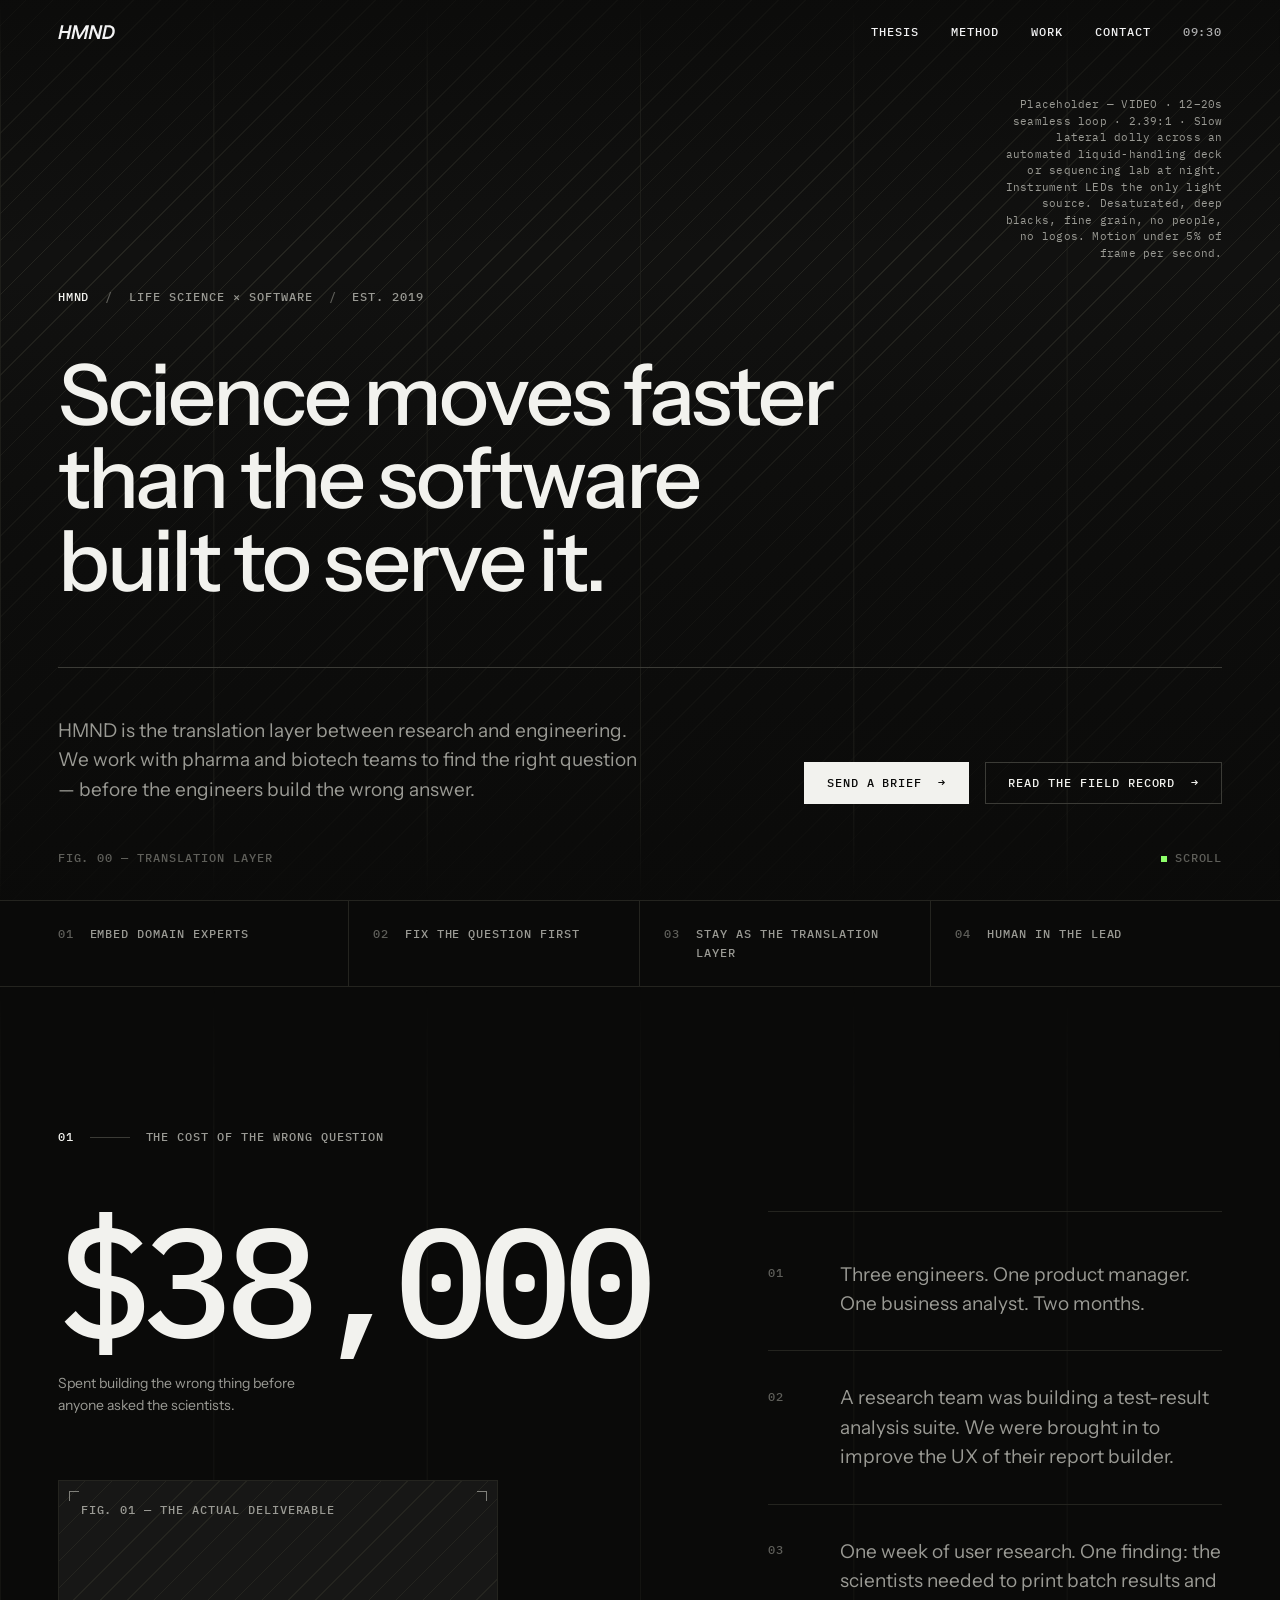
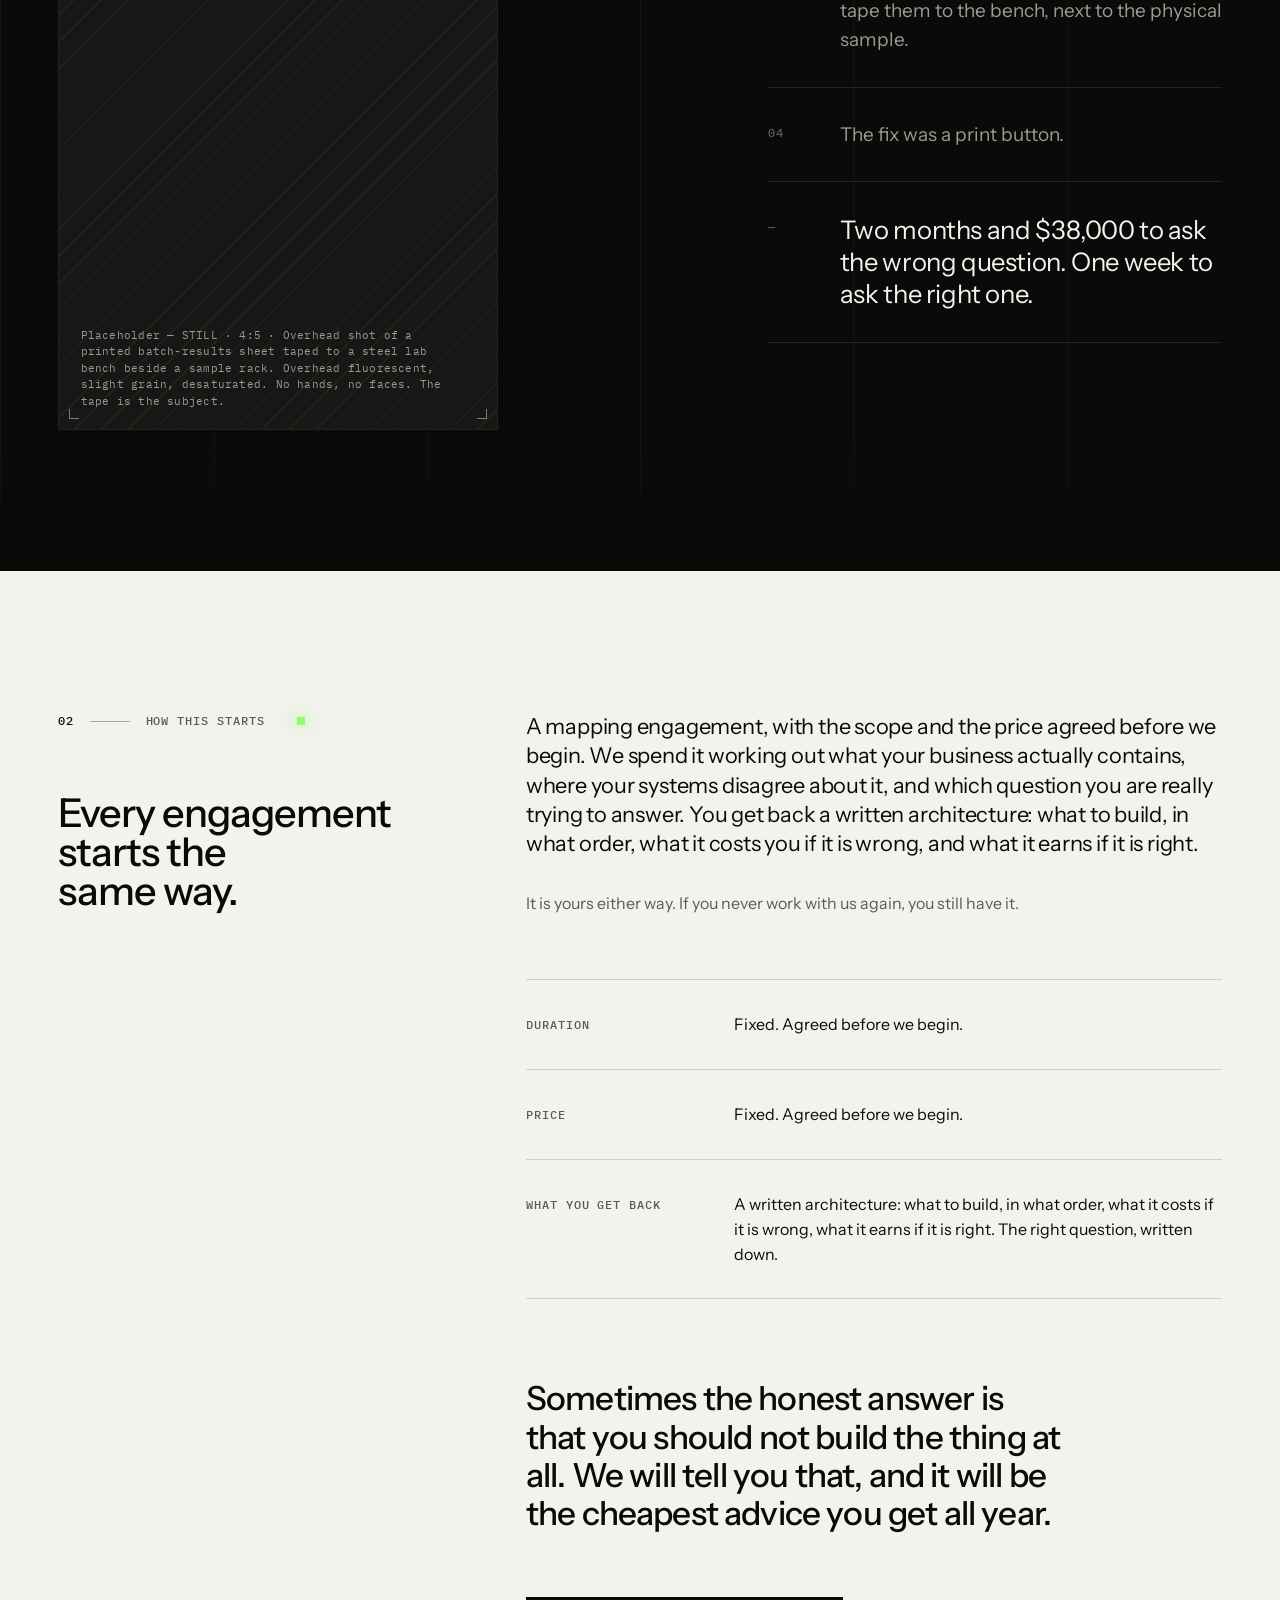
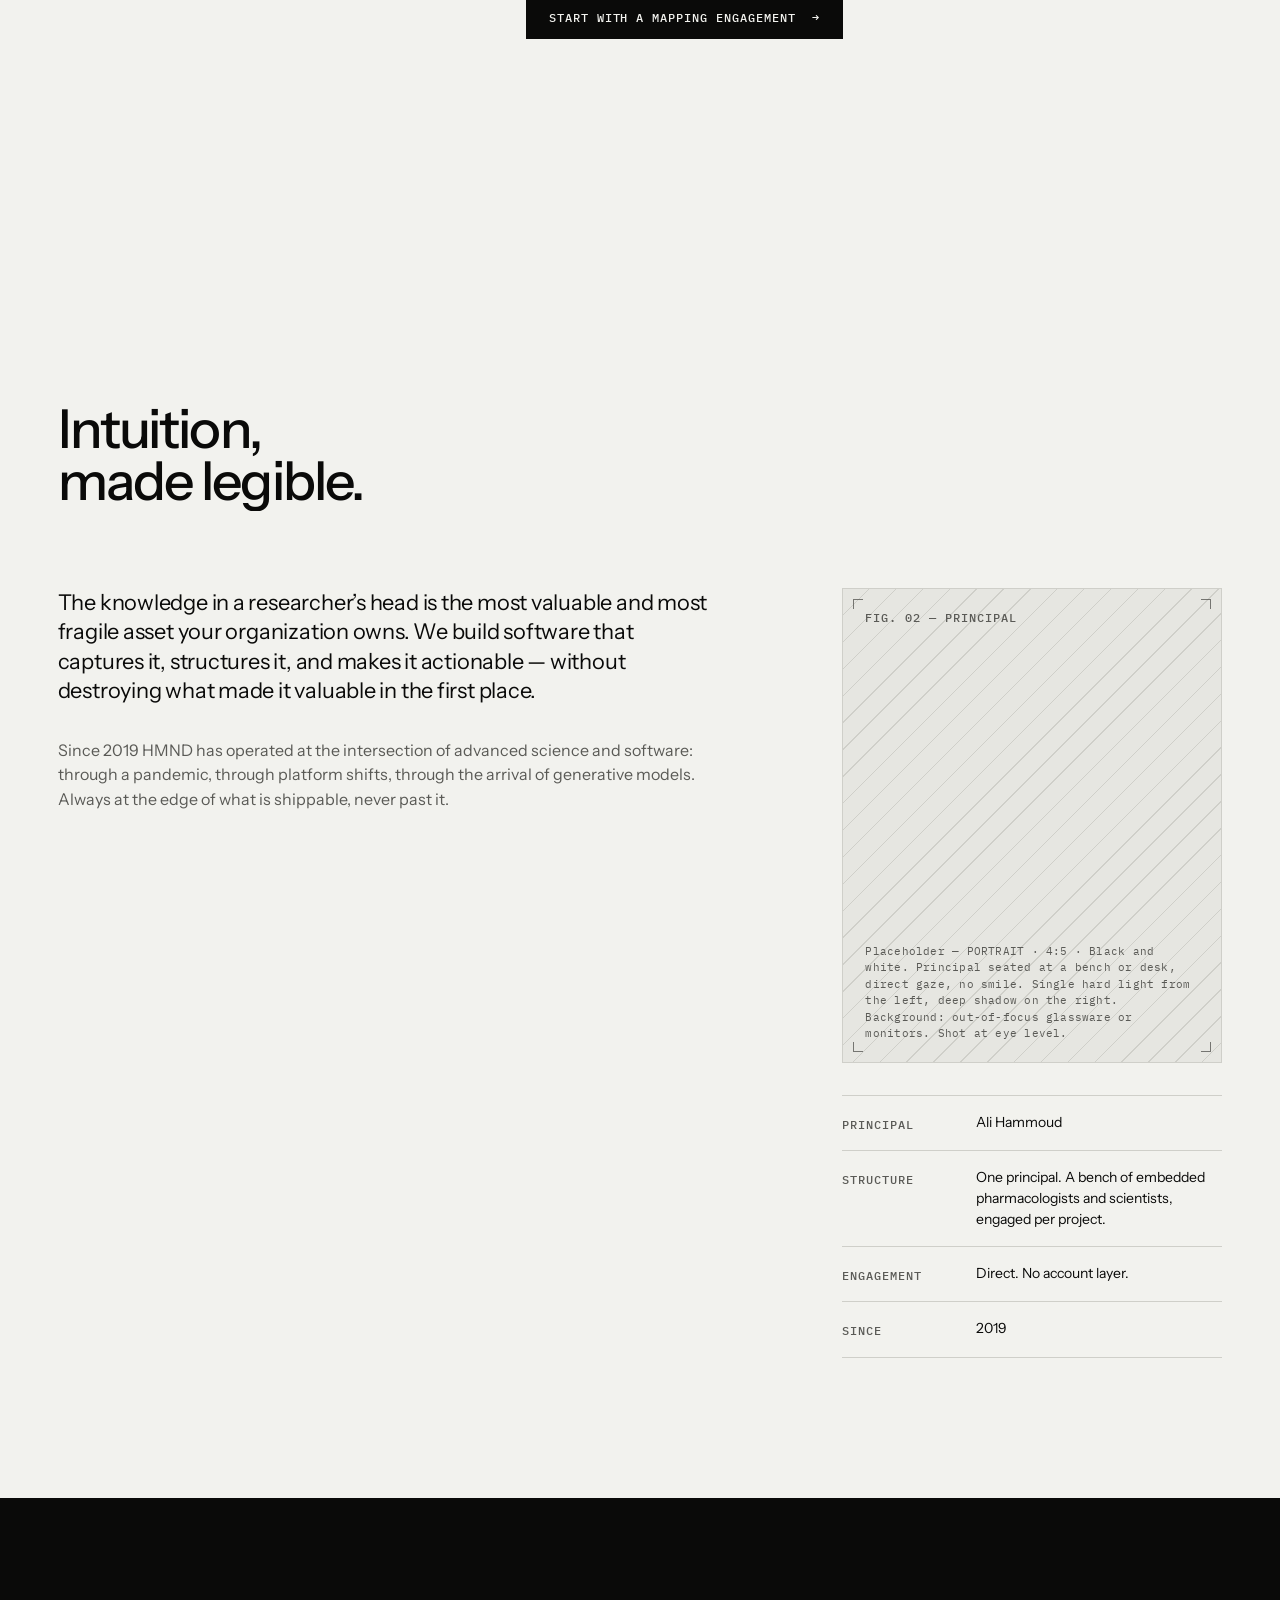
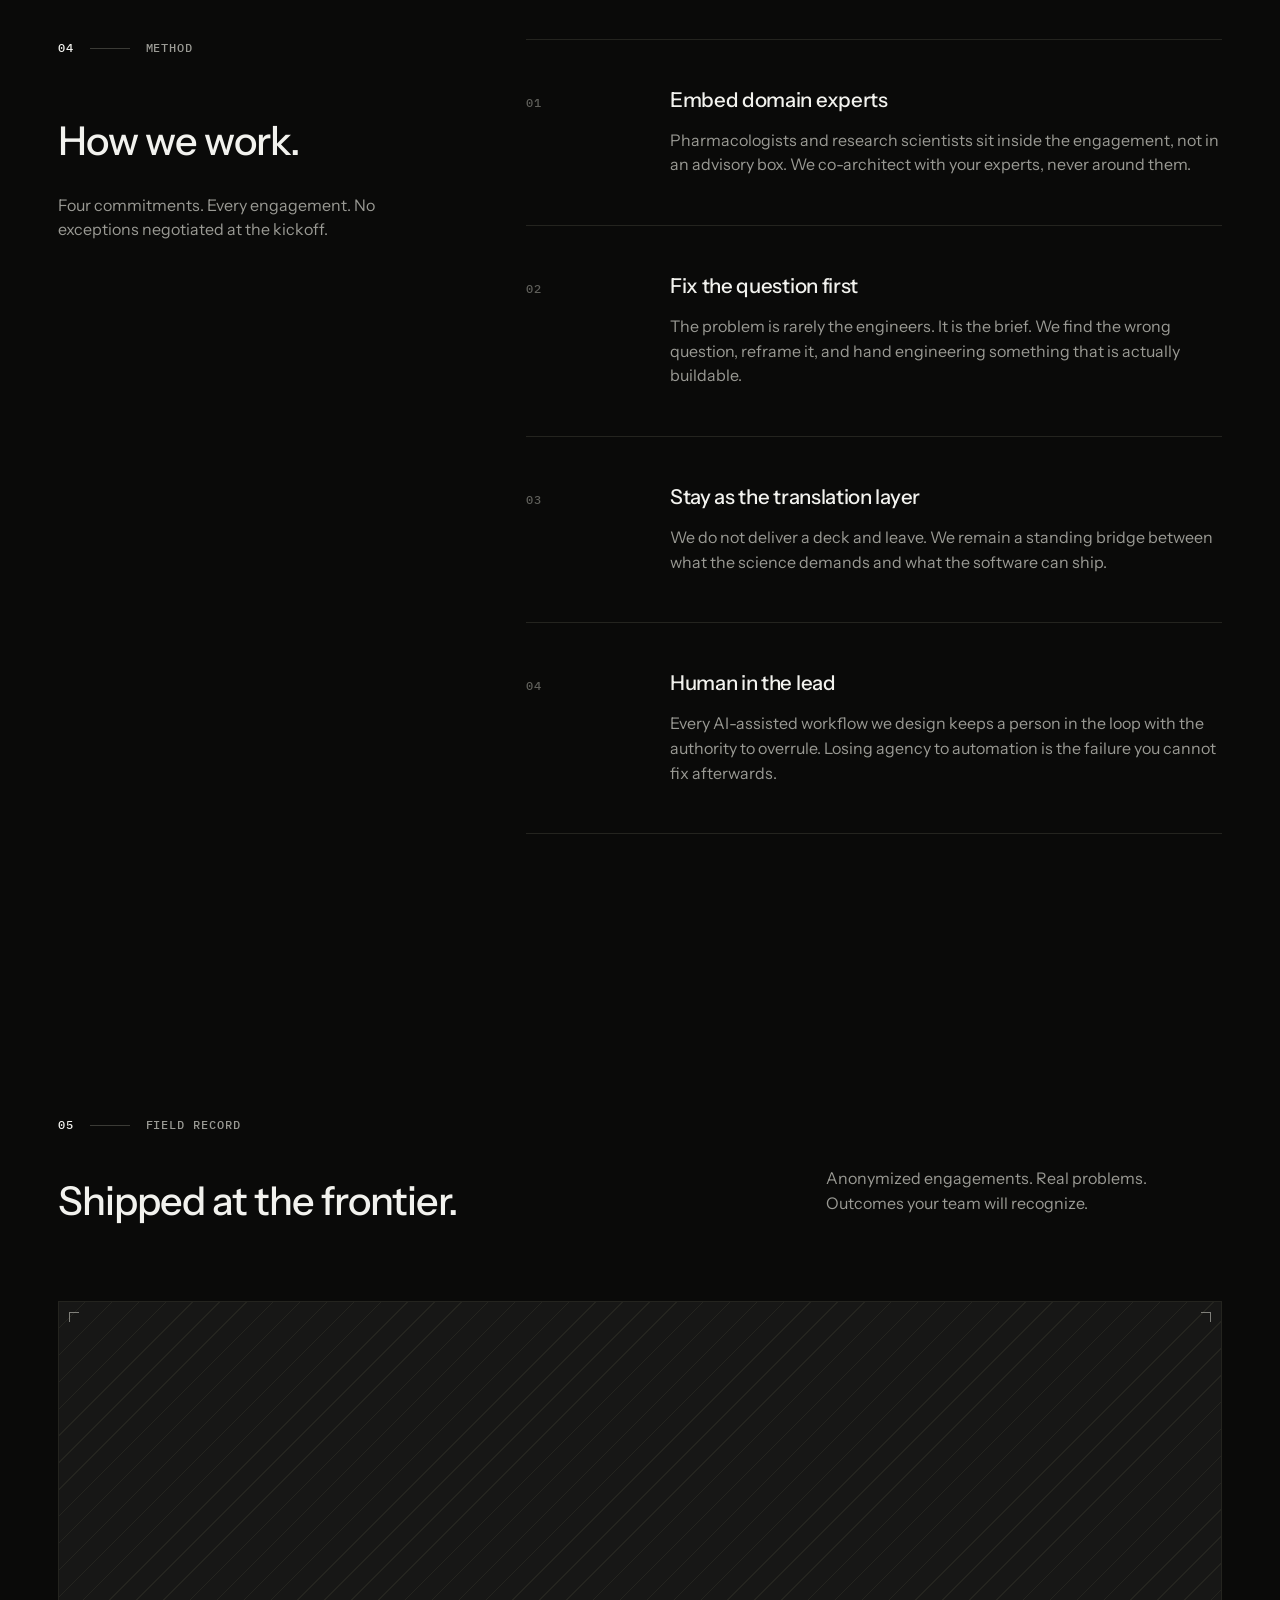
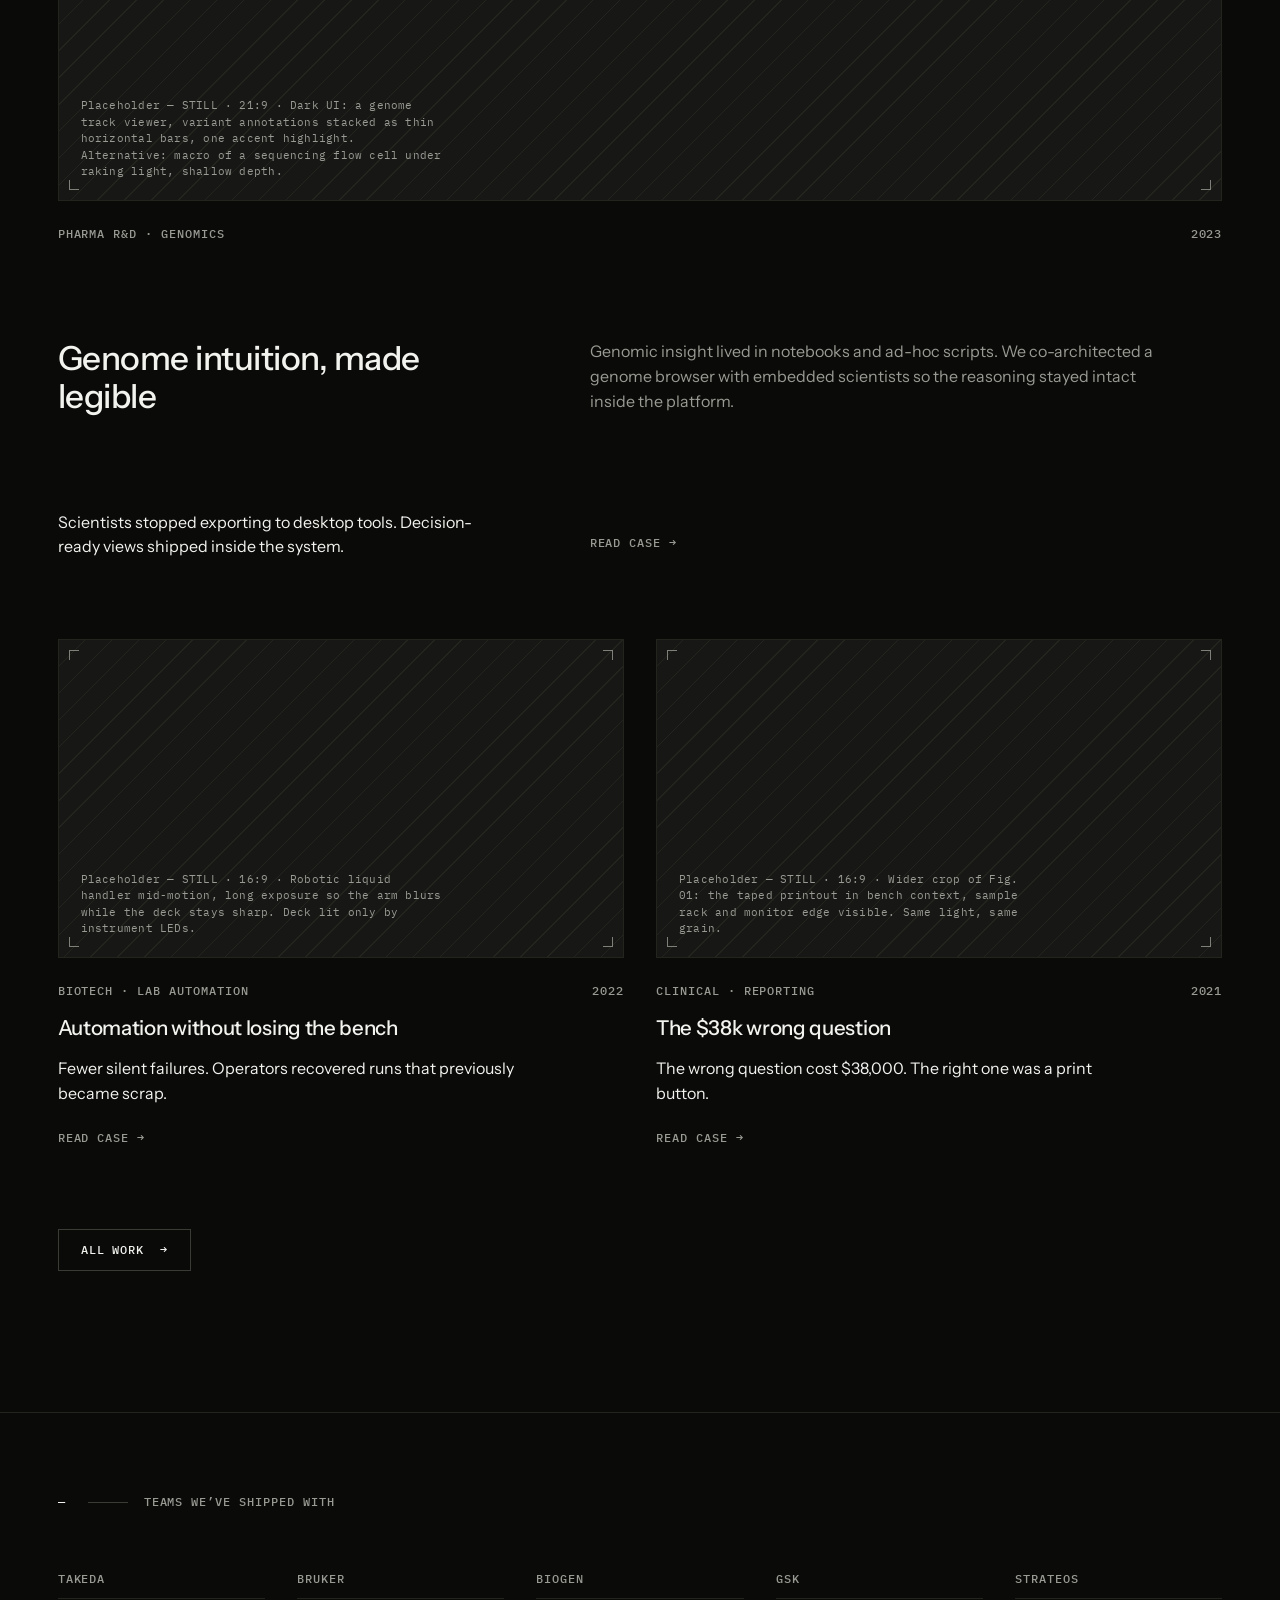
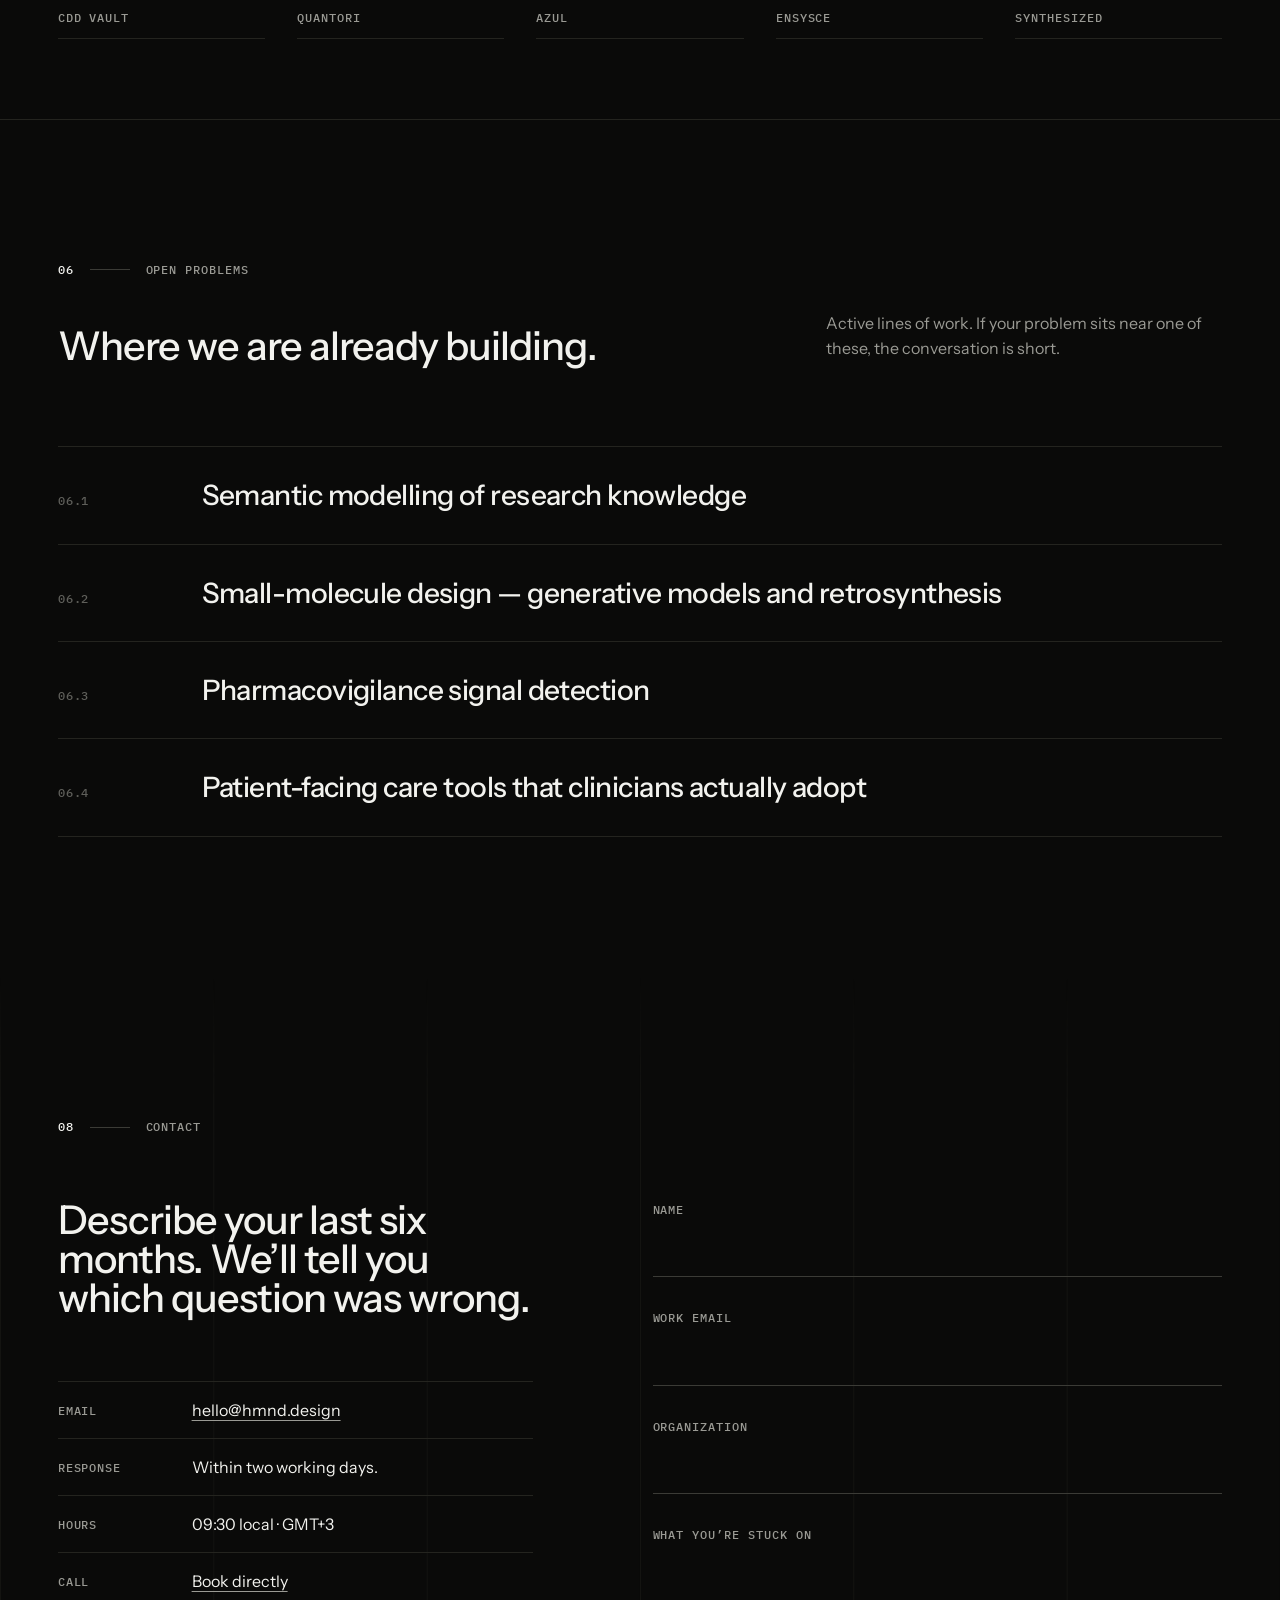
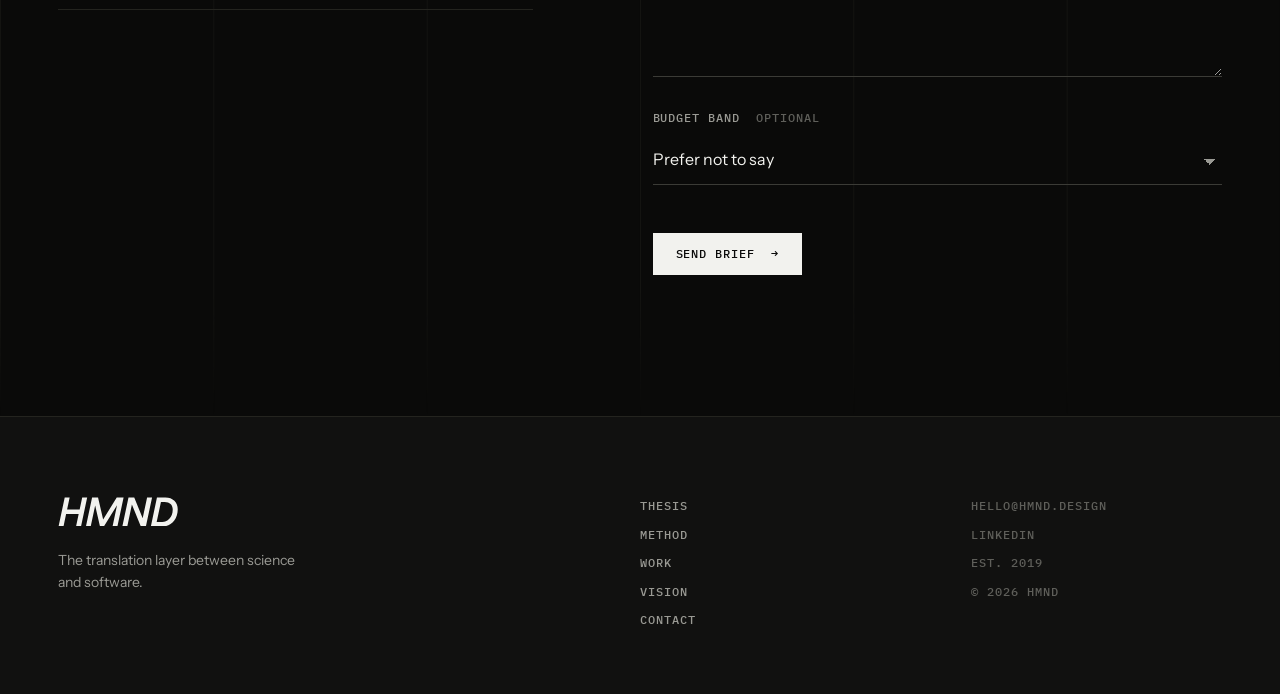
==== commit 7af3a479: "cosmetic fixes" ====
--- a/index.html
+++ b/index.html
@@ -122,10 +122,10 @@
     <!-- Principles strip -->
     <div class="strip" aria-label="Operating principles">
       <div class="container strip__inner mono">
-        <span><b>01</b>Preserve human agency</span>
-        <span><b>02</b>Embed domain scientists</span>
-        <span><b>03</b>Fix the question first</span>
-        <span><b>04</b>Stay as the translation layer</span>
+        <span><b>01</b>Embed domain experts</span>
+        <span><b>02</b>Fix the question first</span>
+        <span><b>03</b>Stay as the translation layer</span>
+        <span><b>04</b>Human in the lead</span>
       </div>
     </div>
 
@@ -173,10 +173,50 @@
       </div>
     </section>
 
-    <!-- 02 · Thesis (paper) -->
+    <!-- 02 · How this starts (lights on) -->
+    <section class="section start" id="start" data-lights aria-labelledby="start-heading">
+      <div class="container start__grid">
+        <div class="start__head">
+          <p class="marker reveal">
+            <span class="marker__num">02</span><span class="marker__rule"></span>How this starts
+            <span class="start__lamp" aria-hidden="true"></span>
+          </p>
+          <h2 id="start-heading" class="display display--sm reveal">Every engagement starts the same way.</h2>
+        </div>
+
+        <div class="start__body">
+          <p class="lead reveal">
+            A mapping engagement, with the scope and the price agreed before we begin. We spend it working out what your business actually contains, where your systems disagree about it, and which question you are really trying to answer. You get back a written architecture: what to build, in what order, what it costs you if it is wrong, and what it earns if it is right.
+          </p>
+          <p class="start__note reveal">It is yours either way. If you never work with us again, you still have it.</p>
+
+          <!-- TODO: replace the three values below with the real duration, price band, and deliverables list -->
+          <dl class="spec reveal">
+            <div class="spec__row">
+              <dt class="mono">Duration</dt>
+              <dd>Fixed. Agreed before we begin.</dd>
+            </div>
+            <div class="spec__row">
+              <dt class="mono">Price</dt>
+              <dd>Fixed. Agreed before we begin.</dd>
+            </div>
+            <div class="spec__row">
+              <dt class="mono">What you get back</dt>
+              <dd>A written architecture: what to build, in what order, what it costs if it is wrong, what it earns if it is right. The right question, written down.</dd>
+            </div>
+          </dl>
+
+          <p class="pronounce reveal">Sometimes the honest answer is that you should not build the thing at all. We will tell you that, and it will be the cheapest advice you get all year.</p>
+
+          <p class="start__cta reveal"><a class="btn btn--primary" href="?topic=Mapping%20engagement#contact">Start with a mapping engagement</a></p>
+        </div>
+      </div>
+    </section>
+
+    <!-- 03 · Thesis (paper) -->
     <section class="section thesis paper" id="thesis" aria-labelledby="thesis-heading">
       <div class="container">
-        <p class="marker reveal"><span class="marker__num">02</span><span class="marker__rule"></span>Thesis</p>
+        <p class="marker reveal"><span class="marker__num">03</span><span class="marker__rule"></span>Thesis</p>
 
         <h2 id="thesis-heading" class="display reveal">
           <span class="line"><span class="line__inner">Intuition,</span></span>
@@ -209,11 +249,11 @@
       </div>
     </section>
 
-    <!-- 03 · Method -->
+    <!-- 04 · Method -->
     <section class="section method" id="method" aria-labelledby="method-heading">
       <div class="container method__grid">
         <div class="method__head">
-          <p class="marker reveal"><span class="marker__num">03</span><span class="marker__rule"></span>Method</p>
+          <p class="marker reveal"><span class="marker__num">04</span><span class="marker__rule"></span>Method</p>
           <h2 id="method-heading" class="display display--sm reveal">How we work.</h2>
           <p class="method__intro reveal">Four commitments. Every engagement. No exceptions negotiated at the kickoff.</p>
         </div>
@@ -222,41 +262,41 @@
           <li class="method__item reveal">
             <span class="method__num mono">01</span>
             <div>
-              <h3>Preserve human agency</h3>
-              <p>Every AI-assisted workflow we design keeps a person in the loop with the authority to overrule. Losing agency to automation is the failure you cannot fix afterwards.</p>
+              <h3>Embed domain experts</h3>
+              <p>Pharmacologists and research scientists sit inside the engagement, not in an advisory box. We co-architect with your experts, never around them.</p>
             </div>
           </li>
           <li class="method__item reveal">
             <span class="method__num mono">02</span>
             <div>
-              <h3>Embed domain scientists</h3>
-              <p>Pharmacologists and research scientists sit inside the engagement, not in an advisory box. We co-architect with your experts, never around them.</p>
+              <h3>Fix the question first</h3>
+              <p>The problem is rarely the engineers. It is the brief. We find the wrong question, reframe it, and hand engineering something that is actually buildable.</p>
             </div>
           </li>
           <li class="method__item reveal">
             <span class="method__num mono">03</span>
             <div>
-              <h3>Fix the question first</h3>
-              <p>The problem is rarely the engineers. It is the brief. We find the wrong question, reframe it, and hand engineering something that is actually buildable.</p>
+              <h3>Stay as the translation layer</h3>
+              <p>We do not deliver a deck and leave. We remain a standing bridge between what the science demands and what the software can ship.</p>
             </div>
           </li>
           <li class="method__item reveal">
             <span class="method__num mono">04</span>
             <div>
-              <h3>Stay as the translation layer</h3>
-              <p>We do not deliver a deck and leave. We remain a standing bridge between what the science demands and what the software can ship.</p>
+              <h3>Human in the lead</h3>
+              <p>Every AI-assisted workflow we design keeps a person in the loop with the authority to overrule. Losing agency to automation is the failure you cannot fix afterwards.</p>
             </div>
           </li>
         </ol>
       </div>
     </section>
 
-    <!-- 04 · Field record -->
+    <!-- 05 · Field record -->
     <section class="section work" id="work" aria-labelledby="work-heading">
       <div class="container">
         <div class="section-head">
           <div>
-            <p class="marker reveal"><span class="marker__num">04</span><span class="marker__rule"></span>Field record</p>
+            <p class="marker reveal"><span class="marker__num">05</span><span class="marker__rule"></span>Field record</p>
             <h2 id="work-heading" class="display display--sm reveal">Shipped at the frontier.</h2>
           </div>
           <p class="section-head__aside reveal">Anonymized engagements. Real problems. Outcomes your team will recognize.</p>
@@ -325,31 +365,31 @@
       </div>
     </section>
 
-    <!-- 05 · Open problems -->
+    <!-- 06 · Open problems -->
     <section class="section problems" id="problems" aria-labelledby="problems-heading">
       <div class="container">
         <div class="section-head">
           <div>
-            <p class="marker reveal"><span class="marker__num">05</span><span class="marker__rule"></span>Open problems</p>
+            <p class="marker reveal"><span class="marker__num">06</span><span class="marker__rule"></span>Open problems</p>
             <h2 id="problems-heading" class="display display--sm reveal">Where we are already building.</h2>
           </div>
           <p class="section-head__aside reveal">Active lines of work. If your problem sits near one of these, the conversation is short.</p>
         </div>
         <ol class="problems__list">
-          <li class="reveal"><span class="mono">05.1</span><span>Semantic modelling of research knowledge</span></li>
-          <li class="reveal"><span class="mono">05.2</span><span>Small-molecule design — generative models and retrosynthesis</span></li>
-          <li class="reveal"><span class="mono">05.3</span><span>Pharmacovigilance signal detection</span></li>
-          <li class="reveal"><span class="mono">05.4</span><span>Patient-facing care tools that clinicians actually adopt</span></li>
+          <li class="reveal"><span class="mono">06.1</span><span>Semantic modelling of research knowledge</span></li>
+          <li class="reveal"><span class="mono">06.2</span><span>Small-molecule design — generative models and retrosynthesis</span></li>
+          <li class="reveal"><span class="mono">06.3</span><span>Pharmacovigilance signal detection</span></li>
+          <li class="reveal"><span class="mono">06.4</span><span>Patient-facing care tools that clinicians actually adopt</span></li>
         </ol>
       </div>
     </section>
 
-    <!-- 06 · Vision -->
+    <!-- 07 · Vision -->
     <section class="section vision" id="vision" aria-labelledby="vision-heading">
       <div class="container">
         <div class="section-head">
           <div>
-            <p class="marker reveal"><span class="marker__num">06</span><span class="marker__rule"></span>Vision</p>
+            <p class="marker reveal"><span class="marker__num">07</span><span class="marker__rule"></span>Vision</p>
             <h2 id="vision-heading" class="display display--sm reveal">Field notes from the frontier.</h2>
           </div>
           <p class="section-head__aside reveal">A running analysis of where science, software, and AI converge in pharma and biotech. No press releases.</p>
@@ -365,11 +405,11 @@
       </div>
     </section>
 
-    <!-- 07 · Contact -->
+    <!-- 08 · Contact -->
     <section class="section contact" id="contact" aria-labelledby="contact-heading">
       <div class="grid-lines grid-lines--faint" aria-hidden="true"></div>
       <div class="container">
-        <p class="marker reveal"><span class="marker__num">07</span><span class="marker__rule"></span>Contact</p>
+        <p class="marker reveal"><span class="marker__num">08</span><span class="marker__rule"></span>Contact</p>
         <div class="contact__grid">
           <div class="contact__copy">
             <h2 id="contact-heading" class="display display--sm reveal">Describe your last six months. We’ll tell you which question was wrong.</h2>
--- a/style.css
+++ b/style.css
@@ -936,6 +936,116 @@
   }
 }
 
+/* —— How this starts (lights on) —— */
+/* Default state is lit (paper) so no-JS renders normally.
+   With JS the room's background starts dark; once 28% of the section has
+   scrolled into view, main.js adds .is-lit and it simply transitions to
+   paper. The text is ALWAYS ink-black — it is never itself recoloured. It
+   goes from illegible (black on near-black) to legible (black on paper)
+   purely because the background changed underneath it. */
+.start {
+  --color-bg: var(--color-paper);
+  --color-surface: var(--color-paper-2);
+  --color-surface-2: var(--color-paper-2);
+  --color-text: var(--color-ink);
+  --color-text-muted: var(--color-ink-muted);
+  --color-text-dim: #8a8a85;
+  --color-border: var(--color-border-paper);
+  --color-border-strong: #a9a9a3;
+  background-color: var(--color-bg);
+  color: var(--color-text);
+  transition: background-color var(--duration-slow) var(--ease-out);
+}
+
+.js .start:not(.is-lit) {
+  --color-bg: #0a0a09;
+  --color-surface: #111110;
+  --color-surface-2: #171716;
+  --color-border: #1a1a18;
+  --color-border-strong: #24241f;
+}
+
+/* Borders fade in with the background (never the text color). Scoped to just
+   the bordered rows — a broader :is() list here would out-specificity the
+   .reveal transition below and silently kill the fade/rise on everything
+   else in the section (the pronounce line, the CTA, etc). */
+.start :is(.spec, .spec__row) {
+  transition: border-color var(--duration-slow) var(--ease-out);
+}
+
+.start .reveal {
+  transition:
+    opacity var(--duration-base) var(--ease-out),
+    transform var(--duration-base) var(--ease-out),
+    border-color var(--duration-slow) var(--ease-out);
+}
+
+.start__grid {
+  display: grid;
+  grid-template-columns: 1fr;
+  gap: var(--space-8);
+}
+
+.start__head .display {
+  margin-top: 0;
+}
+
+.start__lamp {
+  display: inline-block;
+  width: 8px;
+  height: 8px;
+  margin-left: var(--space-2);
+  border: 1px solid currentColor;
+  transition:
+    background-color var(--duration-fast) ease,
+    border-color var(--duration-fast) ease,
+    box-shadow var(--duration-slow) var(--ease-out);
+}
+
+.js .start.is-lit .start__lamp {
+  background-color: var(--color-accent);
+  border-color: var(--color-accent);
+  box-shadow: 0 0 18px 2px color-mix(in srgb, var(--color-accent) 55%, transparent);
+}
+
+.start__note {
+  margin-top: var(--space-4);
+  max-width: var(--measure);
+  color: var(--color-text-muted);
+}
+
+.start .spec {
+  margin-top: var(--space-8);
+}
+
+.pronounce {
+  margin-top: var(--space-10);
+  max-width: 30ch;
+  font-family: var(--font-display);
+  font-size: clamp(1.5rem, 2.6vw, 2.25rem);
+  font-weight: 500;
+  line-height: 1.15;
+  letter-spacing: -0.025em;
+  text-wrap: balance;
+}
+
+.start__cta {
+  margin-top: var(--space-8);
+}
+
+@media (min-width: 900px) {
+  .start__grid {
+    grid-template-columns: 4fr 8fr;
+    gap: var(--space-15);
+    align-items: start;
+  }
+
+  .start__head {
+    position: sticky;
+    top: calc(var(--header-h) + var(--space-6));
+  }
+}
+
 /* —— Thesis (paper) —— */
 .thesis .display {
   margin-bottom: var(--space-10);
@@ -1716,6 +1826,12 @@
     animation: none;
   }
 
+  .start,
+  .start :is(p, h2, dt, dd, span, div, dl, a:not(.btn)),
+  .start__lamp {
+    transition: none;
+  }
+
   .btn::after,
   .case__link .arrow,
   .case__media > img,
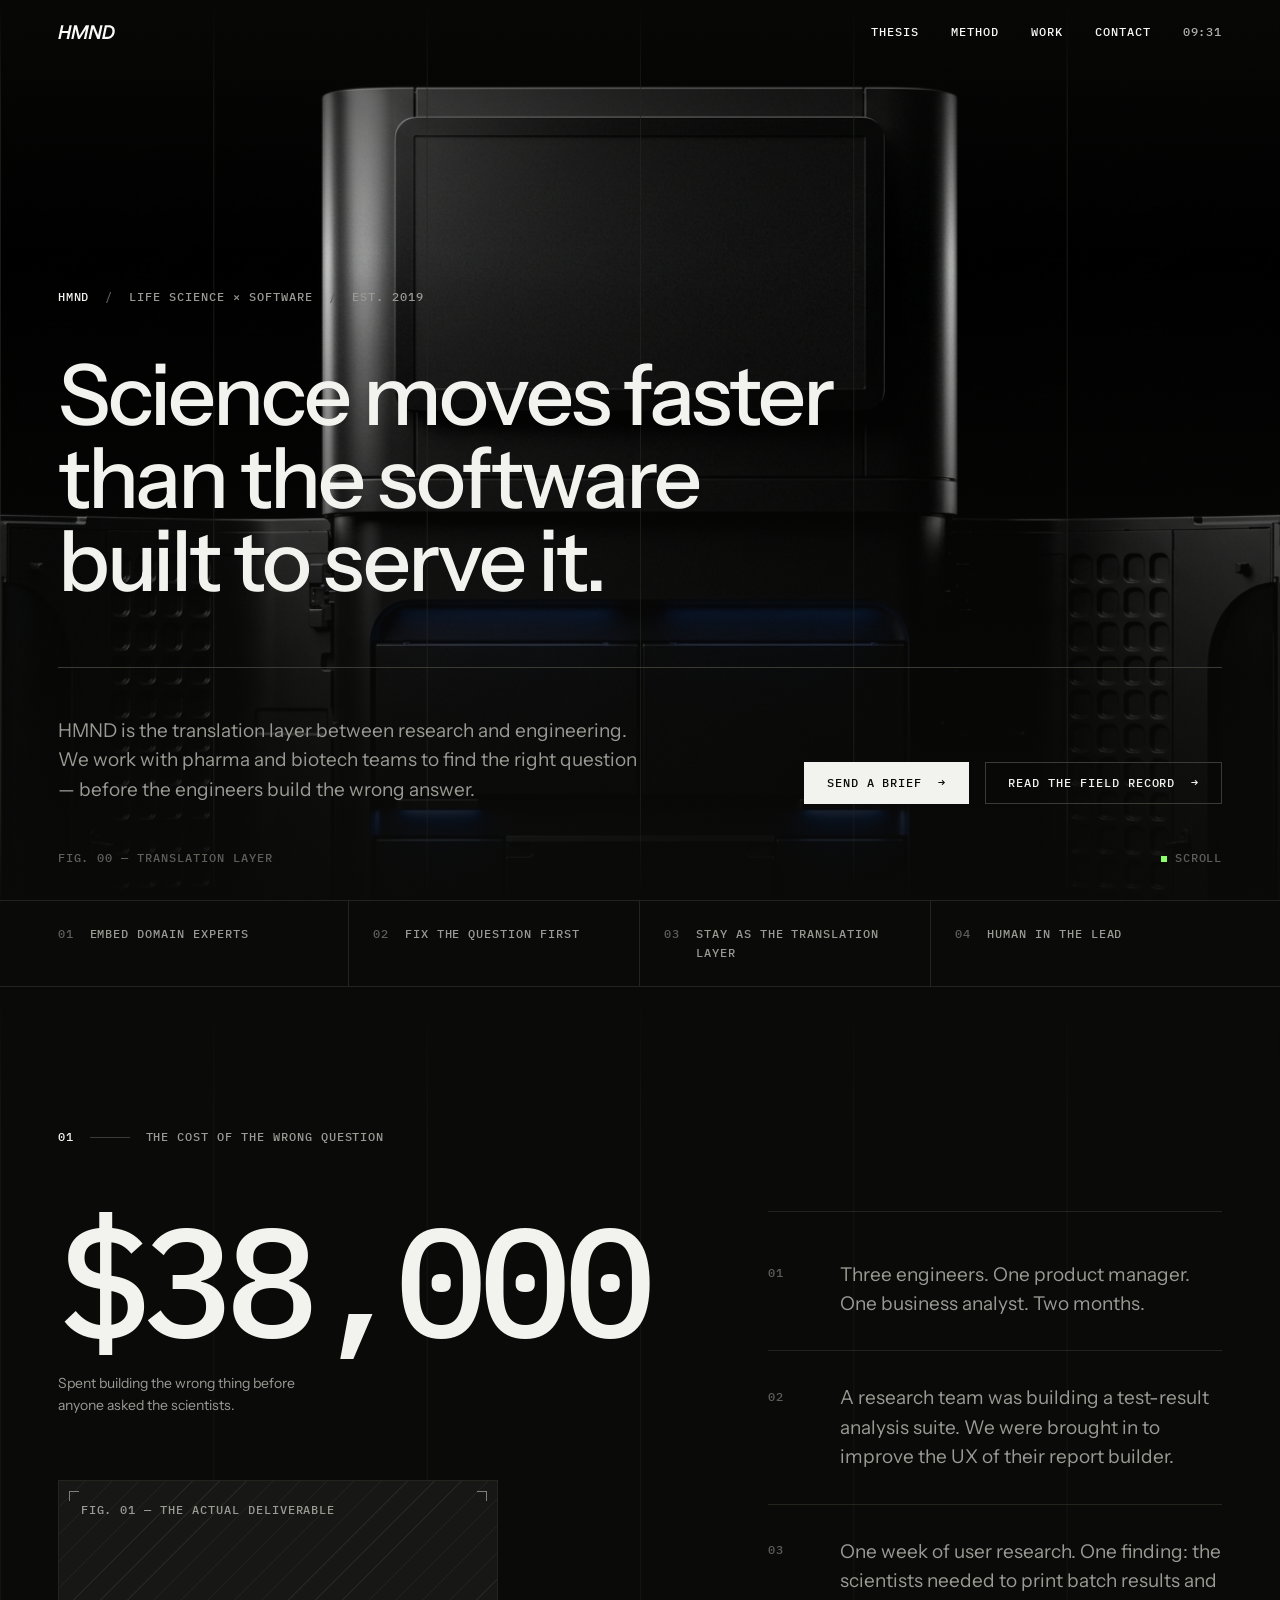
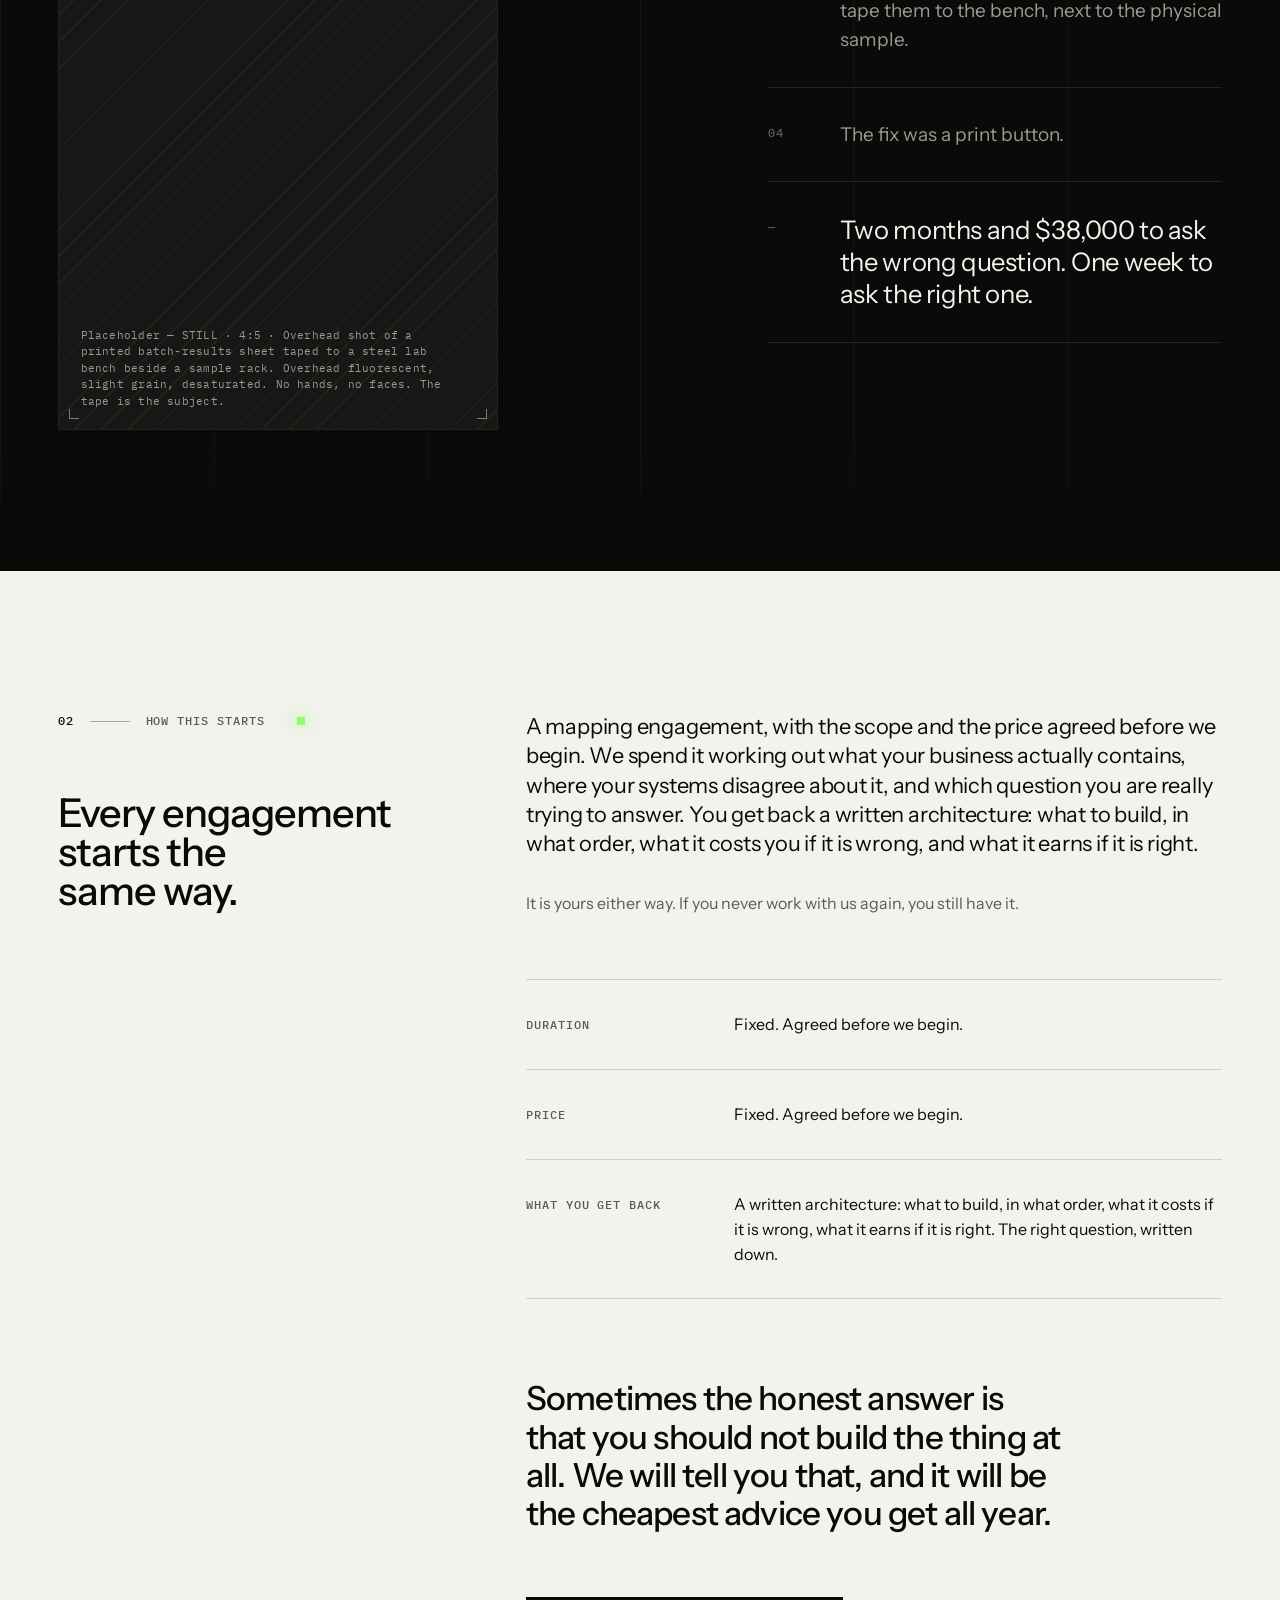
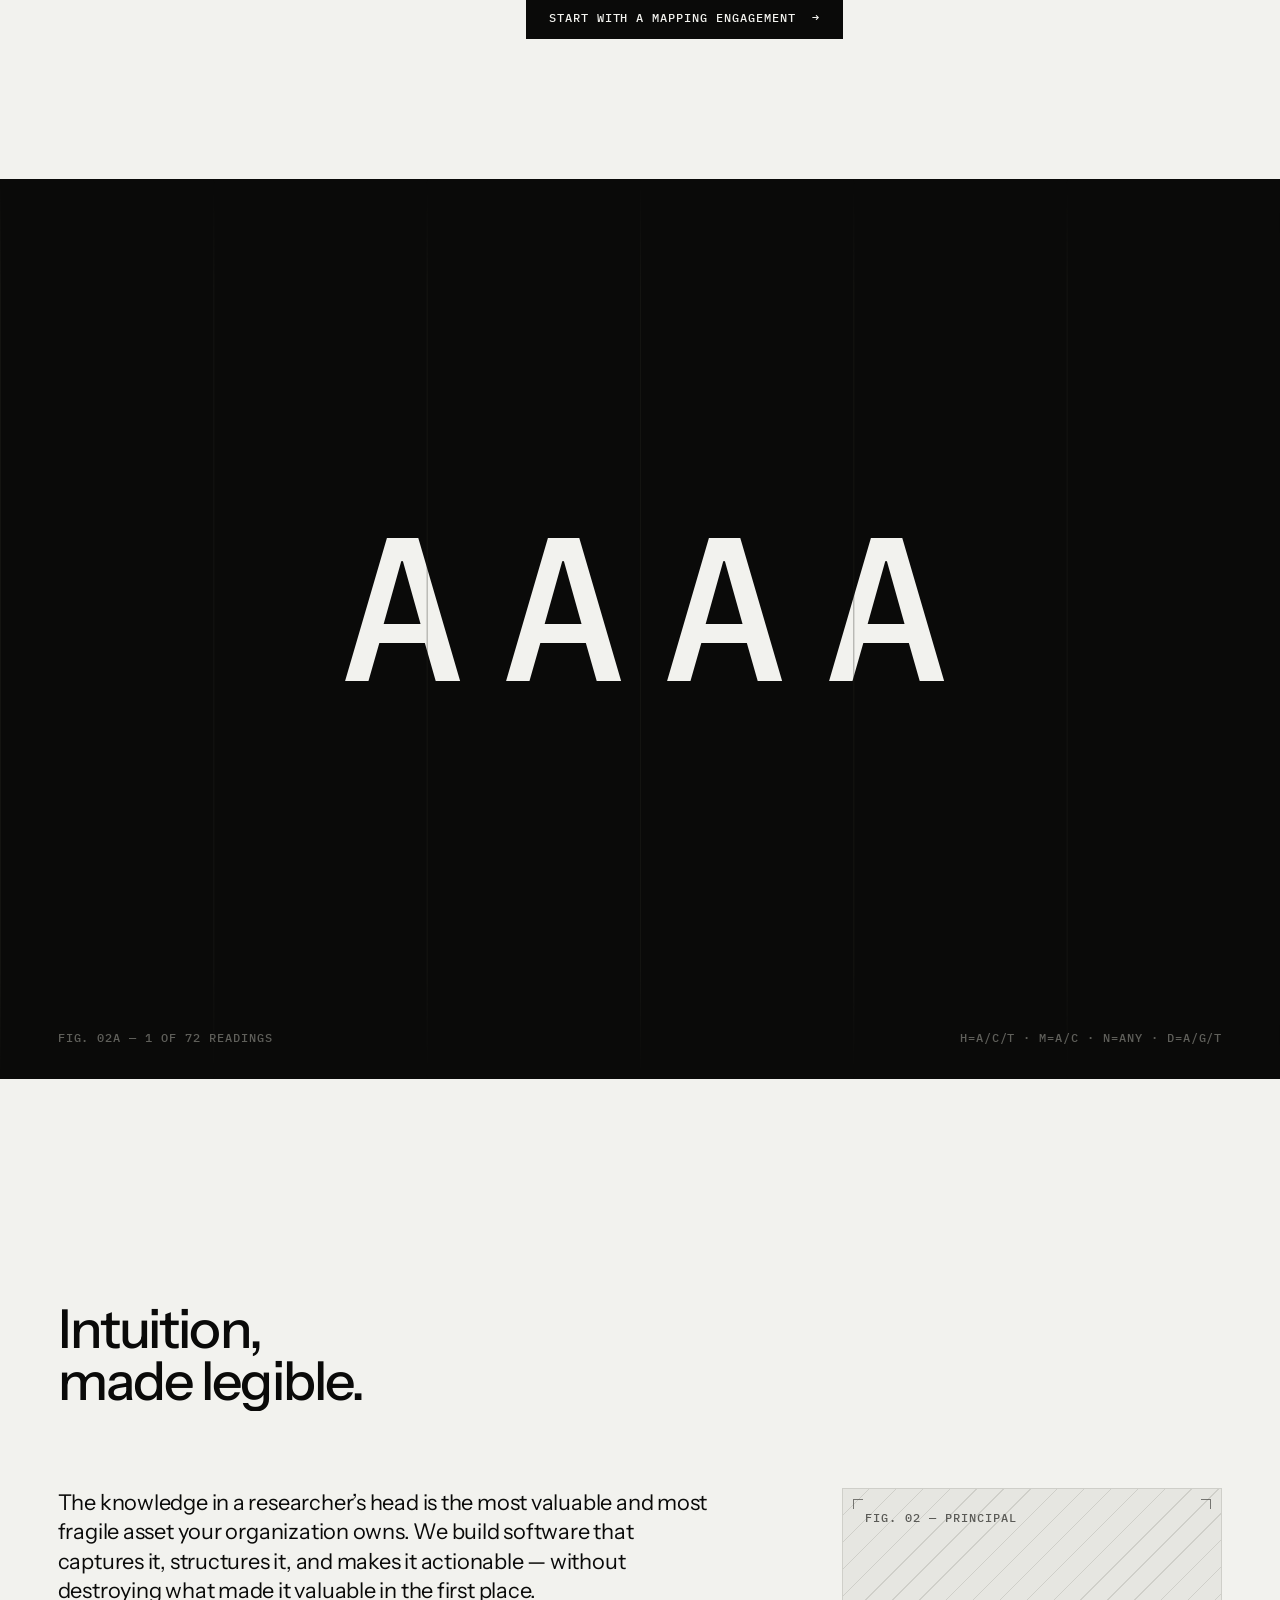
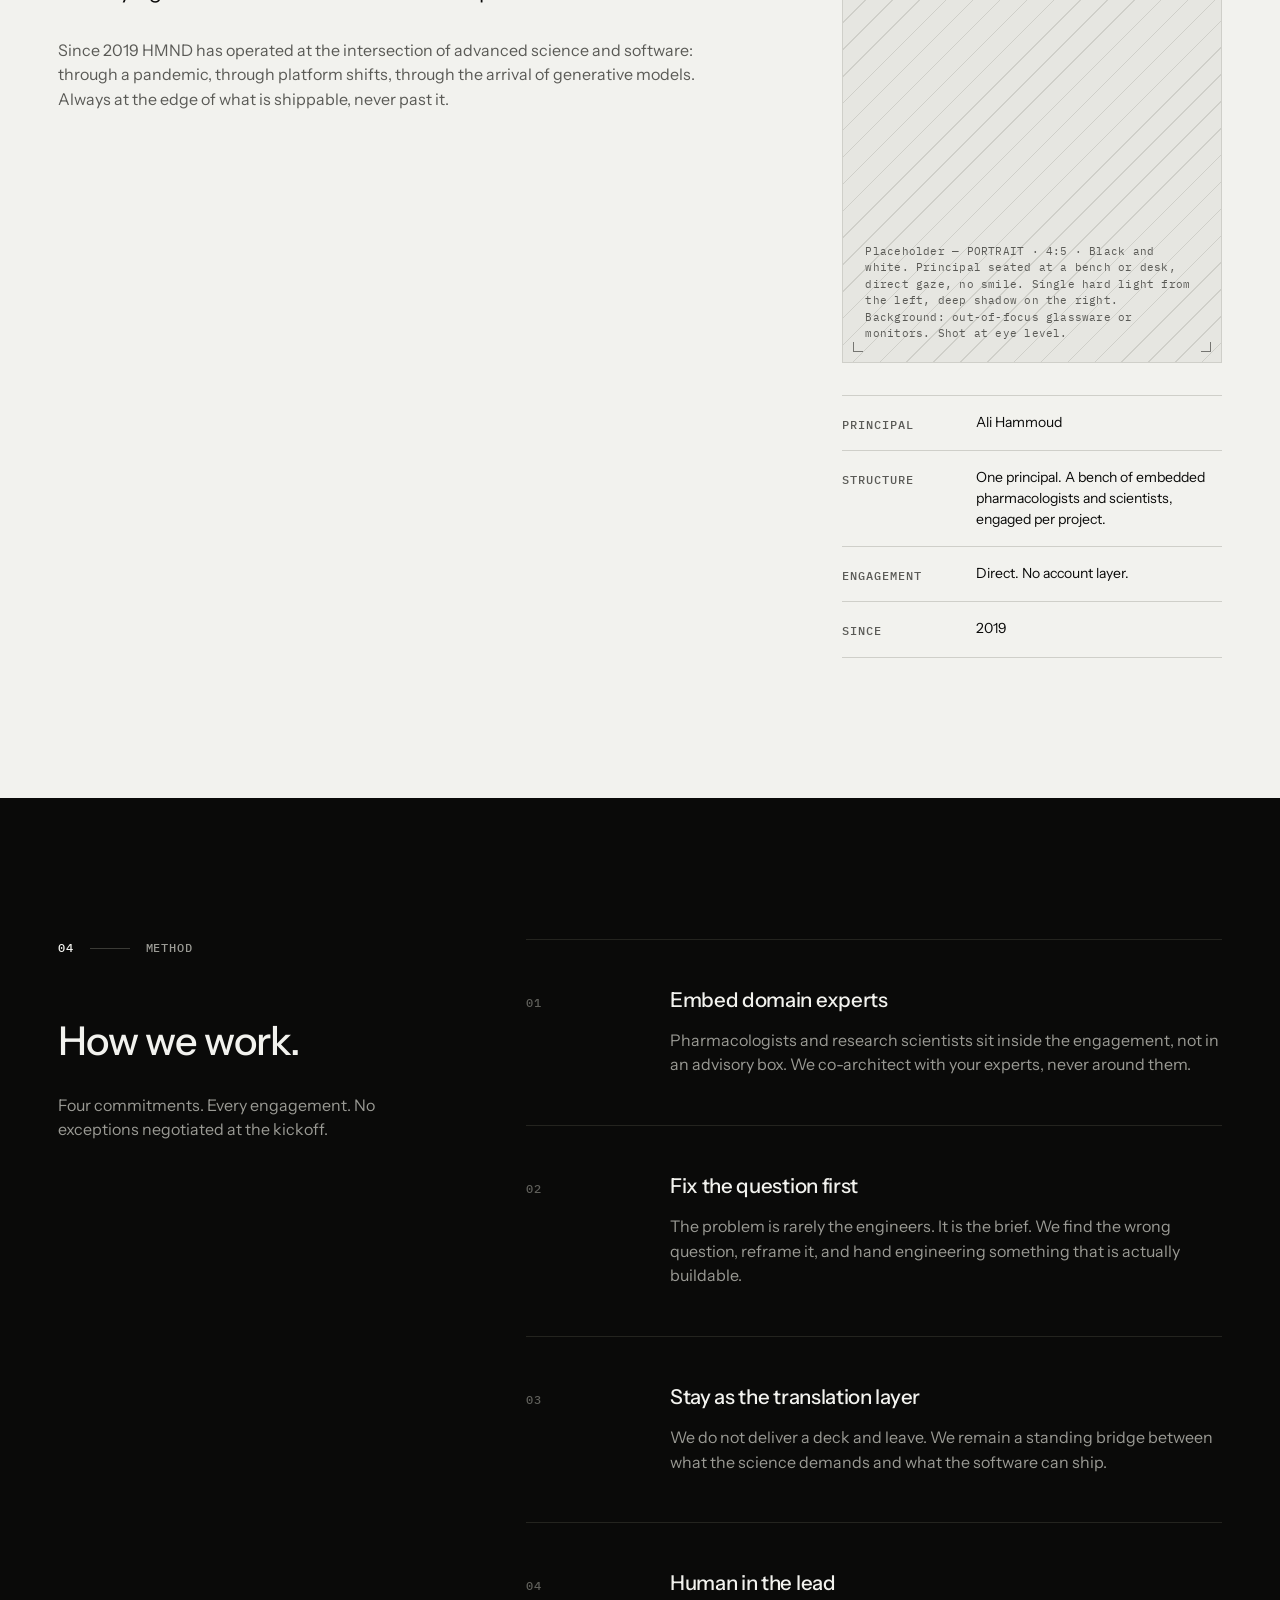
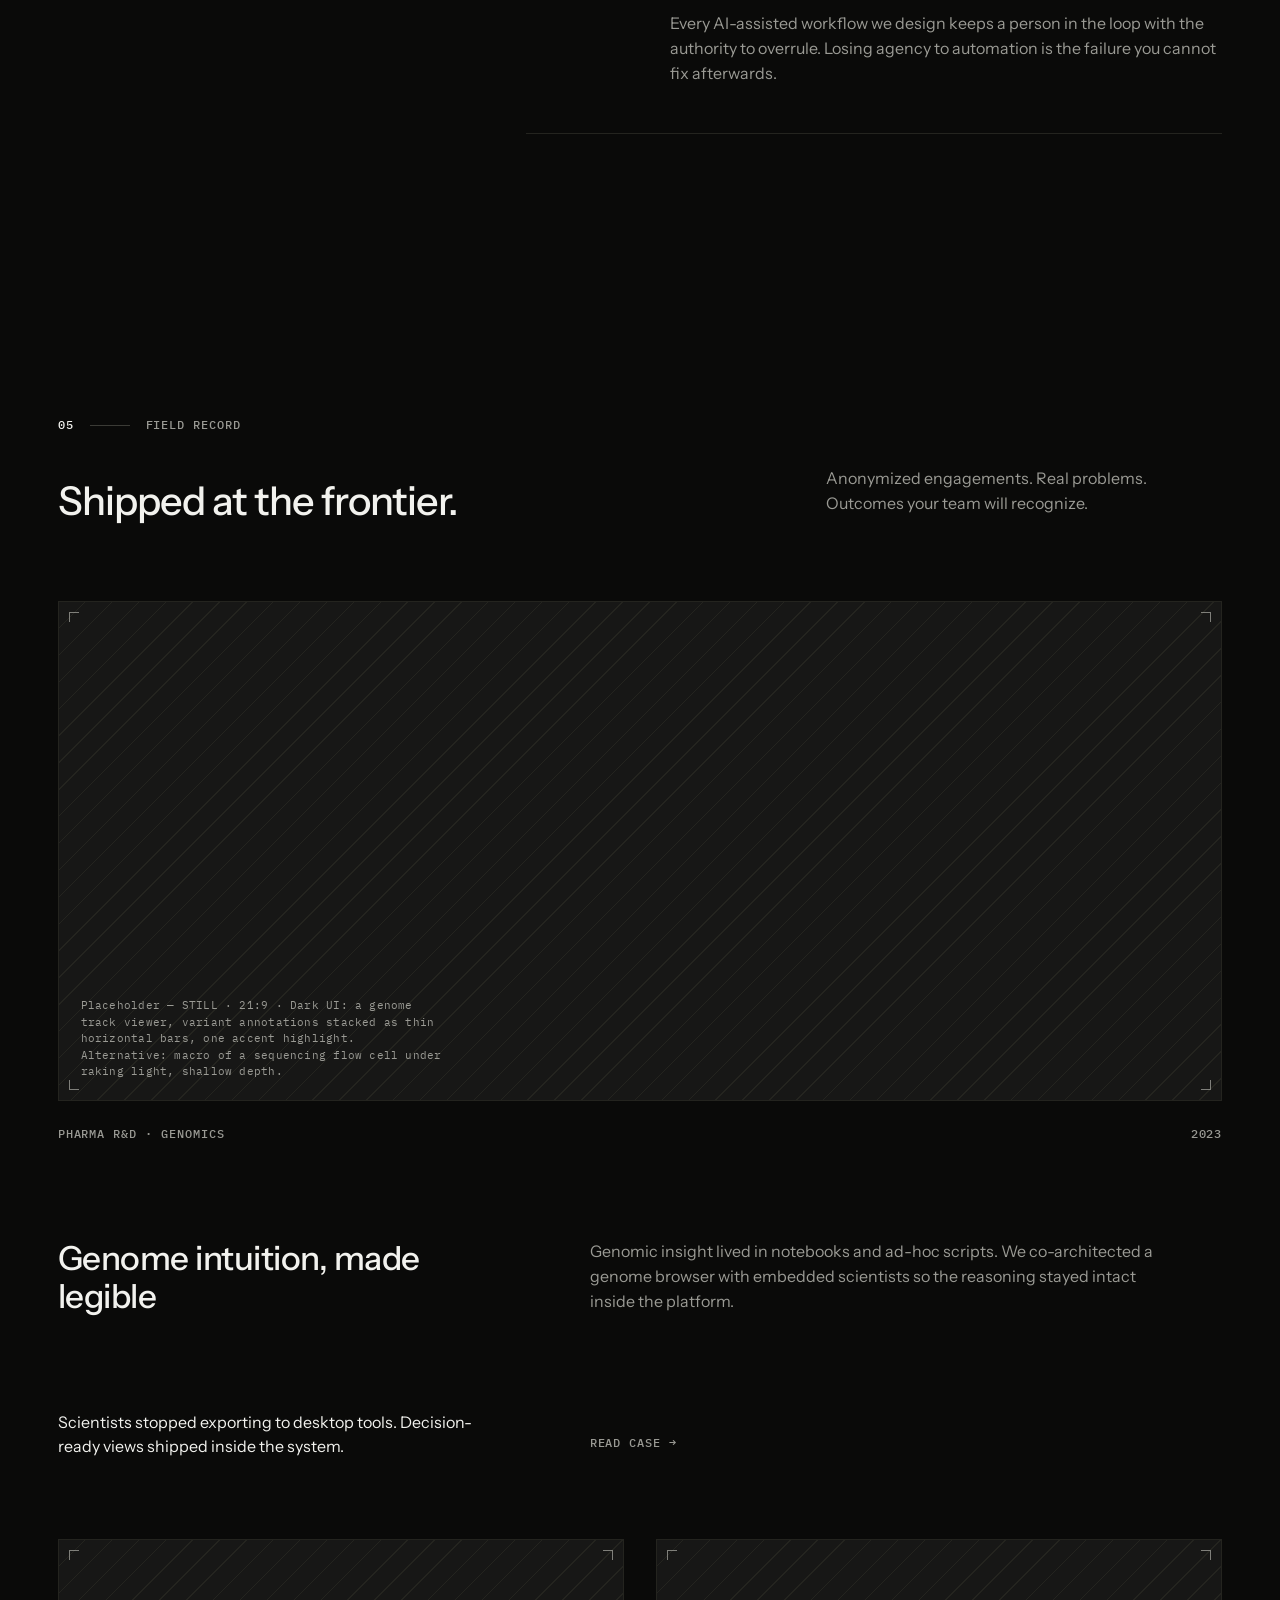
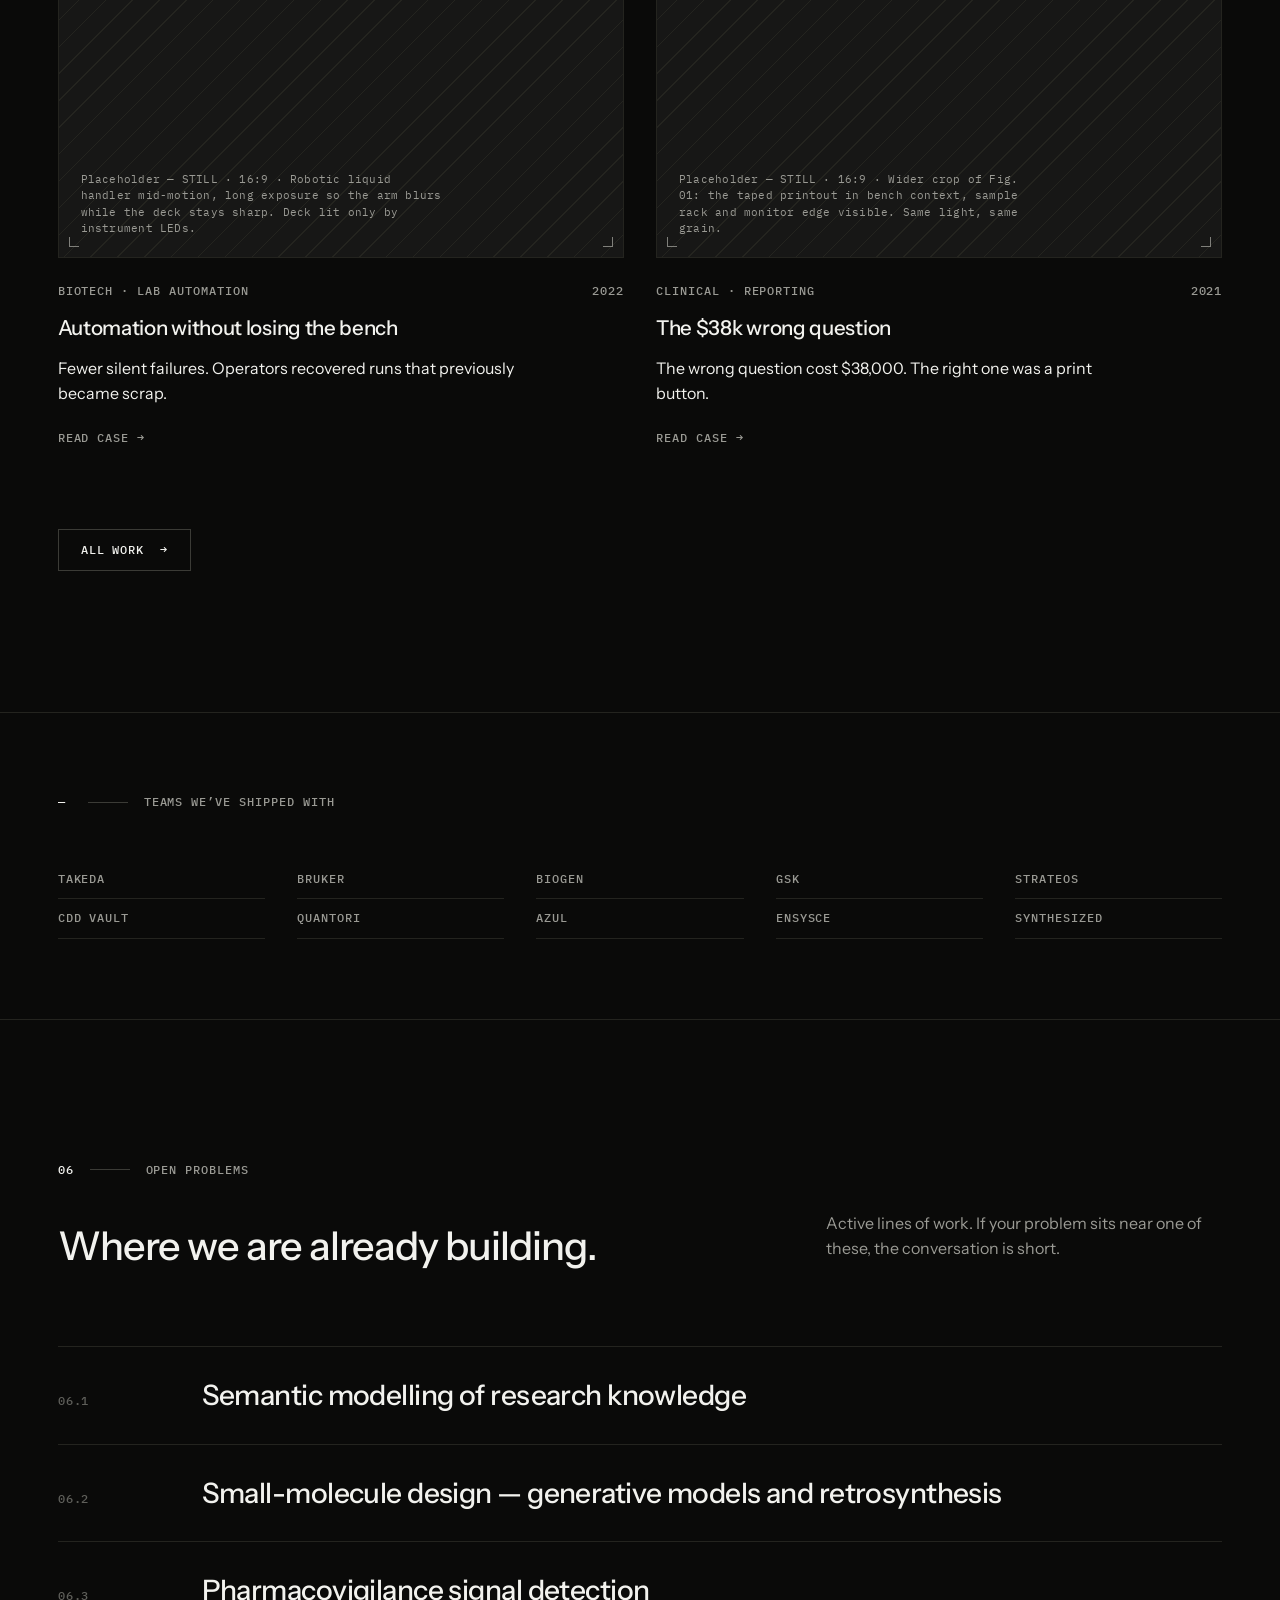
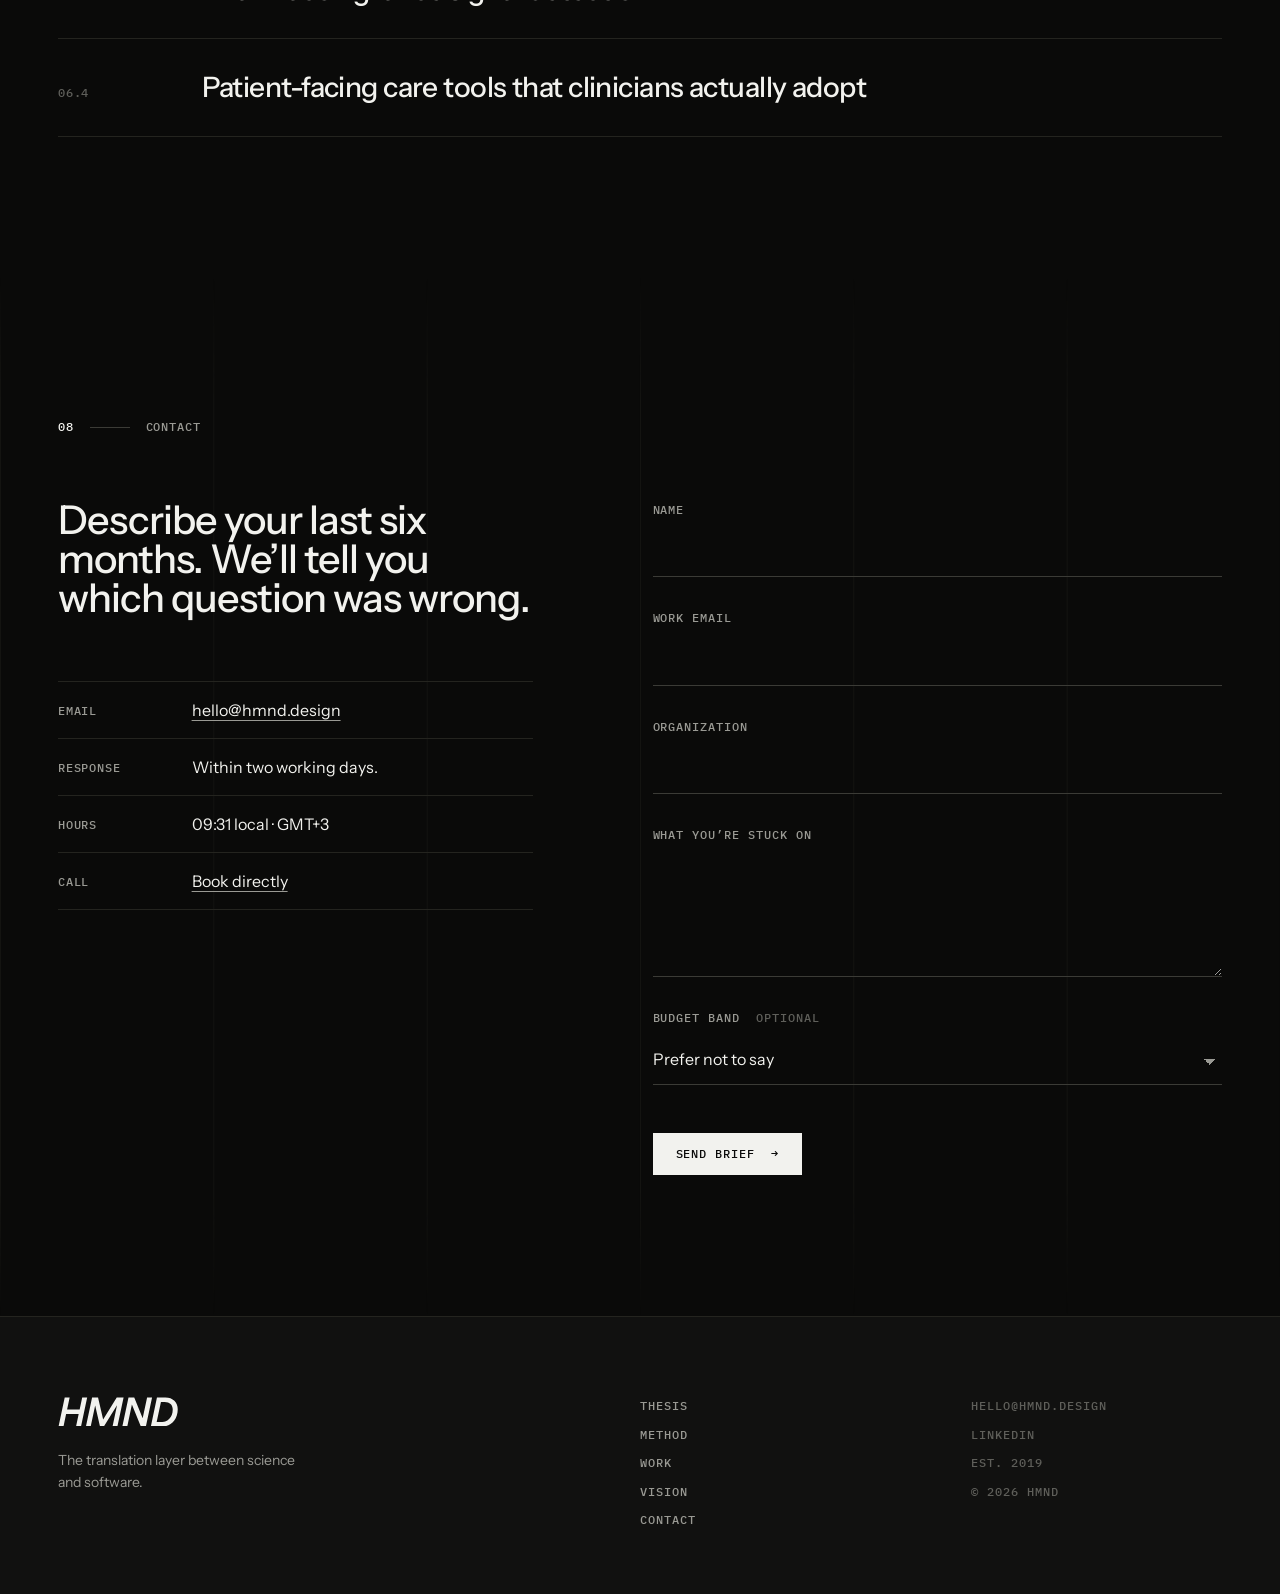
==== commit f50327ee: "added hero image" ====
--- a/index.html
+++ b/index.html
@@ -75,14 +75,8 @@
 
     <!-- 00 · Hero -->
     <section class="hero" id="top" aria-labelledby="hero-heading">
-      <div class="hero__media media media--placeholder media--video"
-           data-ad="VIDEO · 12–20s seamless loop · 2.39:1 · Slow lateral dolly across an automated liquid-handling deck or sequencing lab at night. Instrument LEDs the only light source. Desaturated, deep blacks, fine grain, no people, no logos. Motion under 5% of frame per second."
-           aria-hidden="true">
-        <!-- Drop in when supplied:
-        <video autoplay muted loop playsinline poster="assets/video/hero-poster.jpg">
-          <source src="assets/video/hero.mp4" type="video/mp4" />
-        </video>
-        -->
+      <div class="hero__media media" aria-hidden="true">
+        <img src="assets/img/assets/hero.png" alt="" width="1289" height="832" fetchpriority="high" />
         <div class="hero__scrim"></div>
         <div class="grid-lines" aria-hidden="true"></div>
       </div>
@@ -213,6 +207,28 @@
       </div>
     </section>
 
+    <!-- — · Intermezzo
+         H, M, N and D are IUPAC nucleotide ambiguity codes
+         (H = A/C/T, M = A/C, N = any, D = A/G/T), so HMND is a
+         degenerate sequence with 72 specified expansions.
+         Unnumbered on purpose: it sits between 02 and 03.
+    -->
+    <section class="intermezzo" id="sequence" aria-label="HMND is a degenerate DNA sequence. Each letter is an IUPAC ambiguity code; together they have seventy-two possible readings.">
+      <div class="grid-lines grid-lines--faint" aria-hidden="true"></div>
+      <div class="intermezzo__stage" aria-hidden="true">
+        <div class="intermezzo__seq" id="sequence-letters">
+          <span class="intermezzo__letter" data-code="H">H</span>
+          <span class="intermezzo__letter" data-code="M">M</span>
+          <span class="intermezzo__letter" data-code="N">N</span>
+          <span class="intermezzo__letter" data-code="D">D</span>
+        </div>
+      </div>
+      <div class="intermezzo__corners mono" aria-hidden="true">
+        <span id="sequence-fig">Fig. 02a — 72 readings</span>
+        <span class="intermezzo__key">H=A/C/T · M=A/C · N=any · D=A/G/T</span>
+      </div>
+    </section>
+
     <!-- 03 · Thesis (paper) -->
     <section class="section thesis paper" id="thesis" aria-labelledby="thesis-heading">
       <div class="container">
--- a/style.css
+++ b/style.css
@@ -1046,6 +1046,73 @@
   }
 }
 
+/* —— Intermezzo (degenerate sequence) —— */
+.intermezzo {
+  position: relative;
+  display: flex;
+  flex-direction: column;
+  height: 100vh;
+  height: 100svh;
+  background: var(--color-bg);
+  color: var(--color-text);
+  overflow: hidden;
+}
+
+.intermezzo__stage {
+  flex: 1;
+  display: flex;
+  align-items: center;
+  justify-content: center;
+  padding: var(--space-8) var(--gutter);
+}
+
+.intermezzo__seq {
+  display: flex;
+  justify-content: center;
+  gap: clamp(12px, 3vw, 40px);
+  font-family: var(--font-mono);
+  font-size: clamp(4.25rem, 16vw, 13rem);
+  font-weight: 500;
+  line-height: 0.85;
+  letter-spacing: -0.04em;
+  user-select: none;
+}
+
+.intermezzo__letter {
+  display: block;
+  width: 1ch;
+  text-align: center;
+  color: var(--color-text);
+  cursor: default;
+  touch-action: pan-y;
+  transition: color var(--duration-fast) ease;
+}
+
+.intermezzo__letter.is-held {
+  color: var(--color-accent);
+}
+
+.intermezzo__corners {
+  display: flex;
+  justify-content: space-between;
+  align-items: baseline;
+  gap: var(--space-3);
+  width: min(100% - (var(--gutter) * 2), var(--container-max));
+  margin-inline: auto;
+  padding-bottom: var(--space-4);
+  color: var(--color-text-dim);
+}
+
+.intermezzo__key {
+  display: none;
+}
+
+@media (min-width: 900px) {
+  .intermezzo__key {
+    display: inline;
+  }
+}
+
 /* —— Thesis (paper) —— */
 .thesis .display {
   margin-bottom: var(--space-10);
@@ -1828,7 +1895,8 @@
 
   .start,
   .start :is(p, h2, dt, dd, span, div, dl, a:not(.btn)),
-  .start__lamp {
+  .start__lamp,
+  .intermezzo__letter {
     transition: none;
   }
 
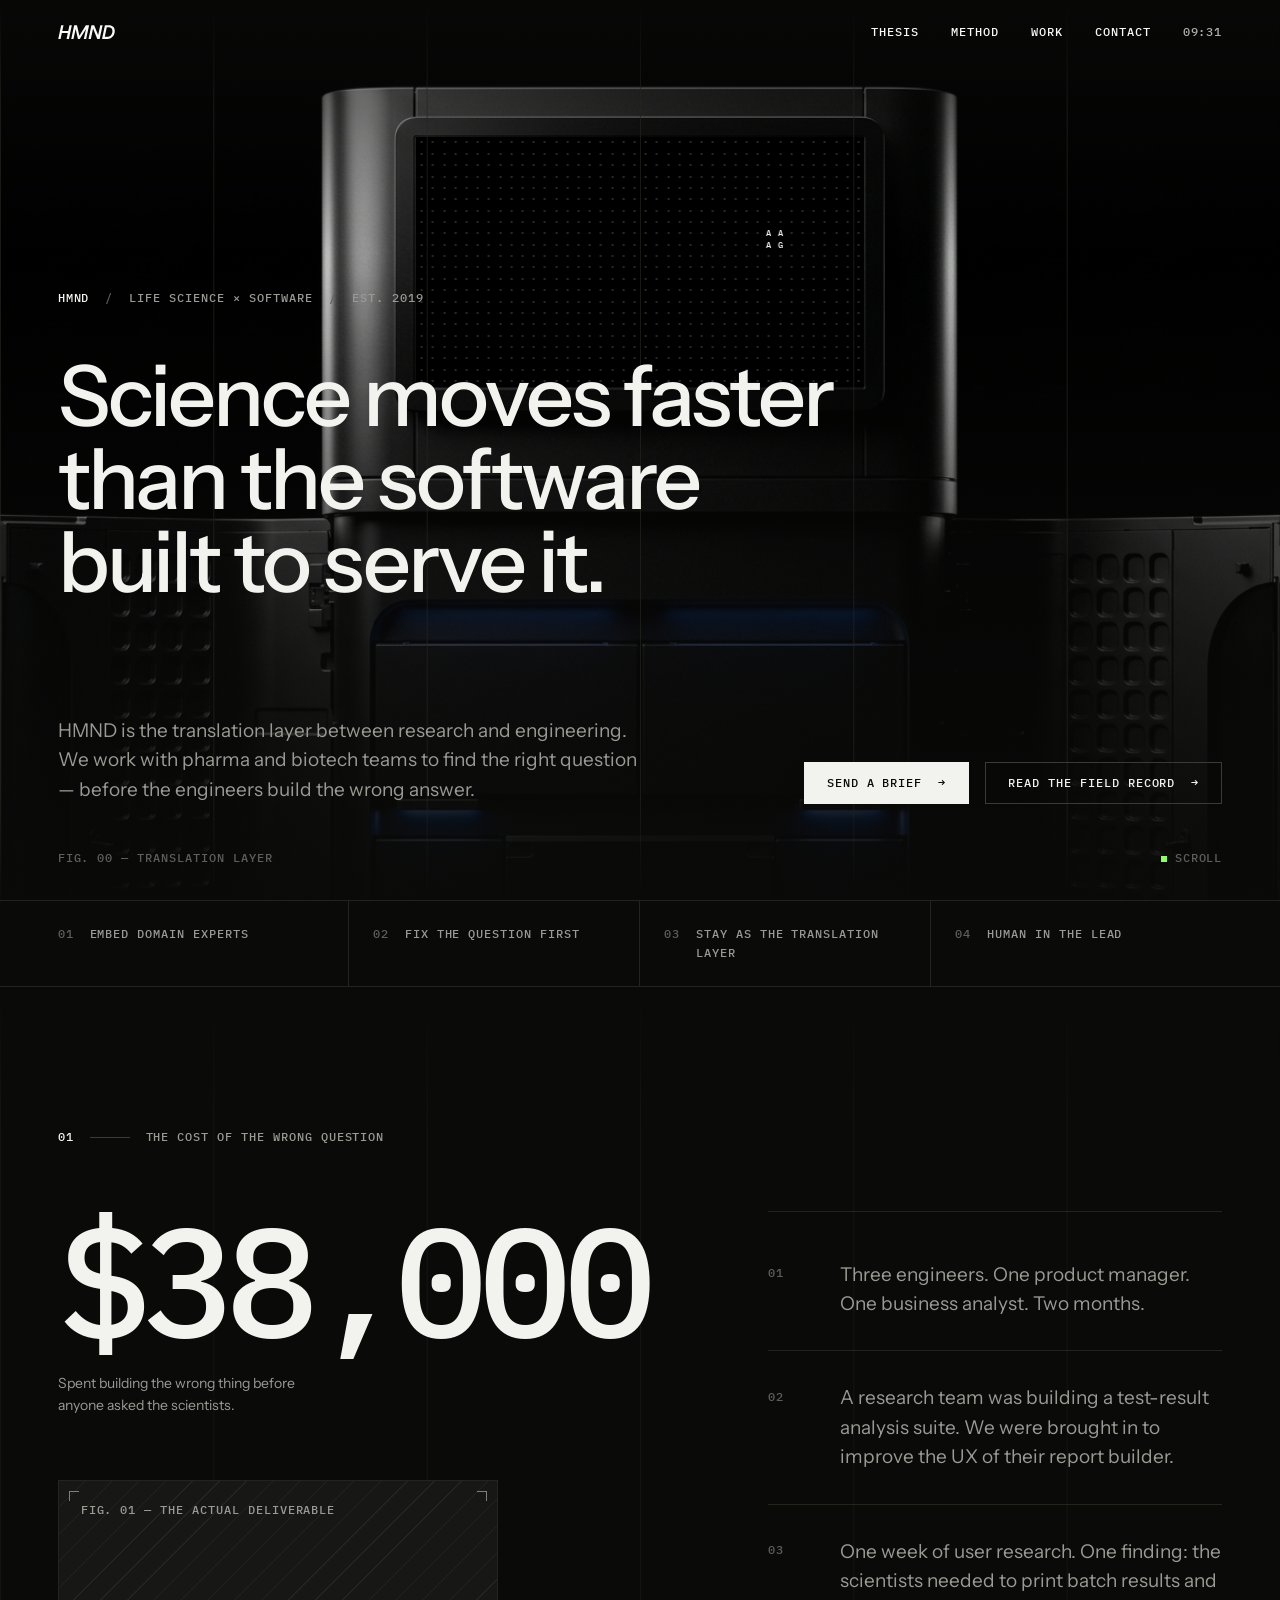
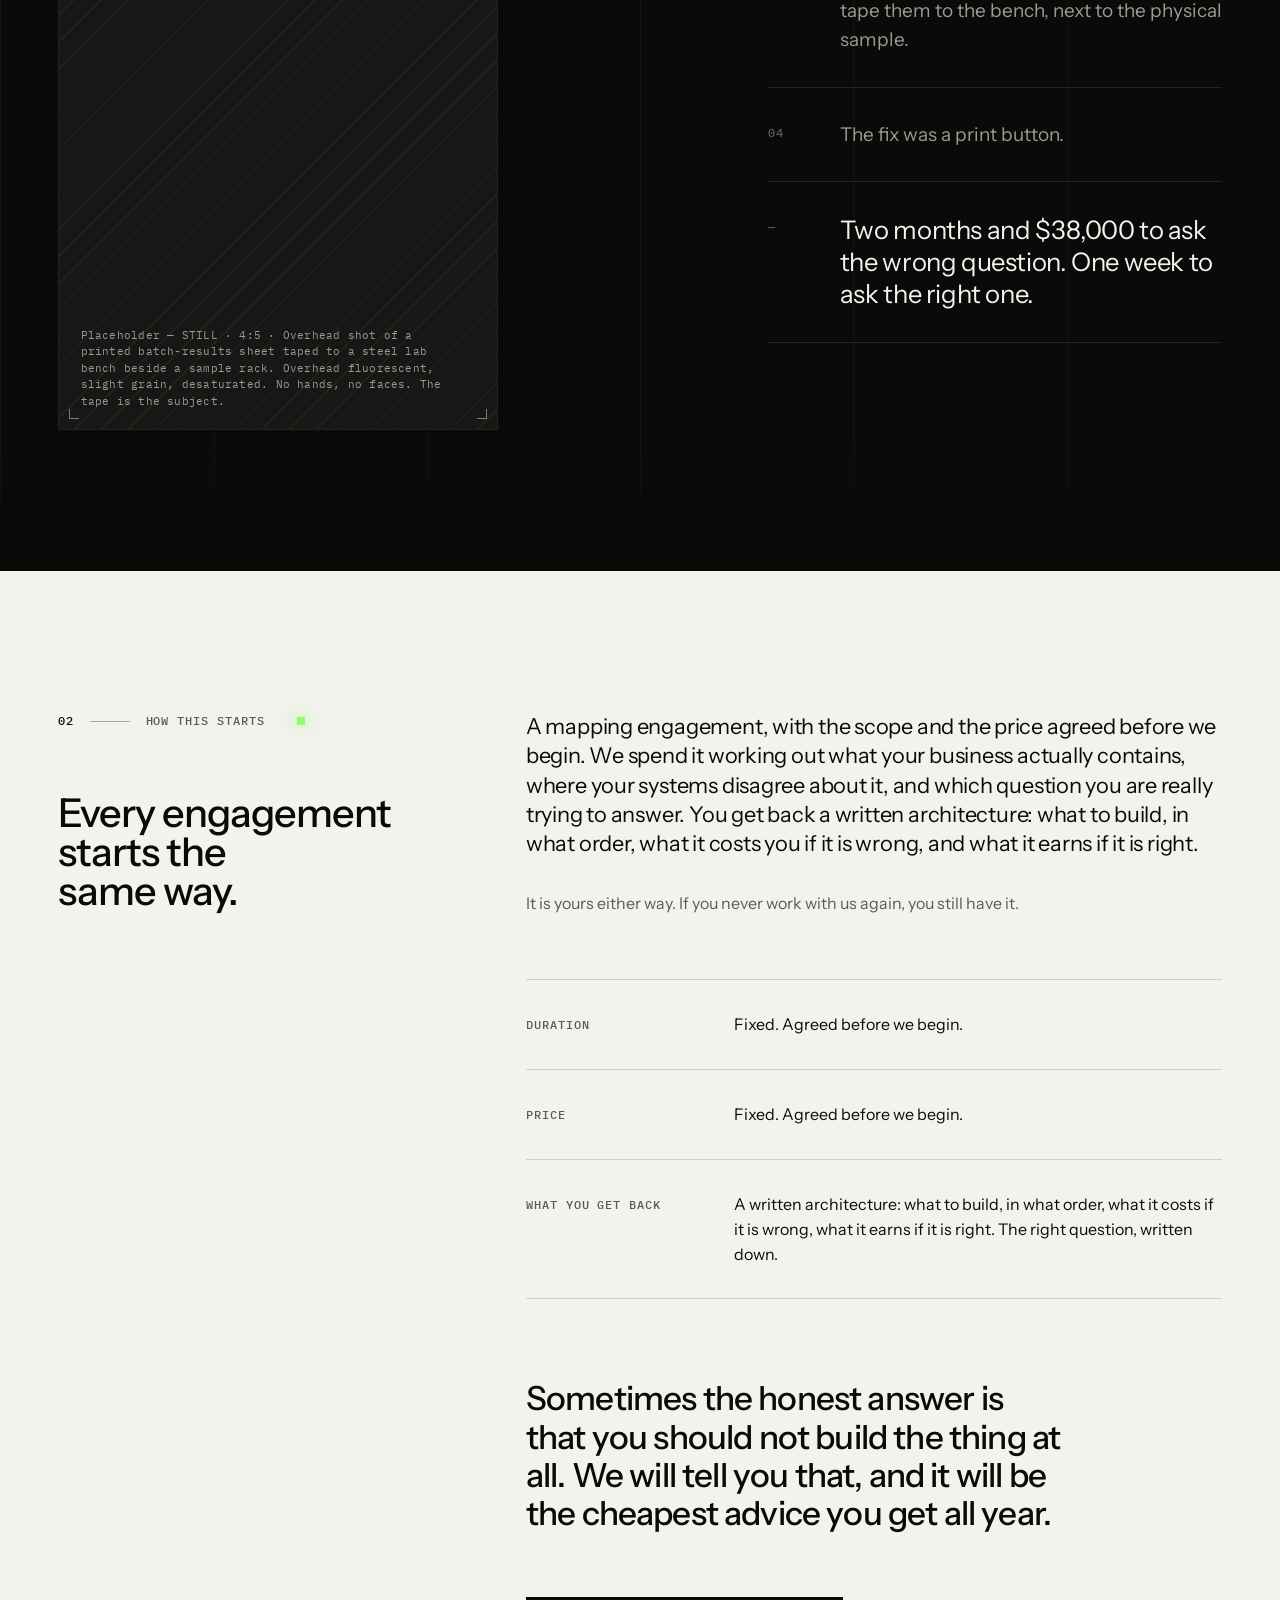
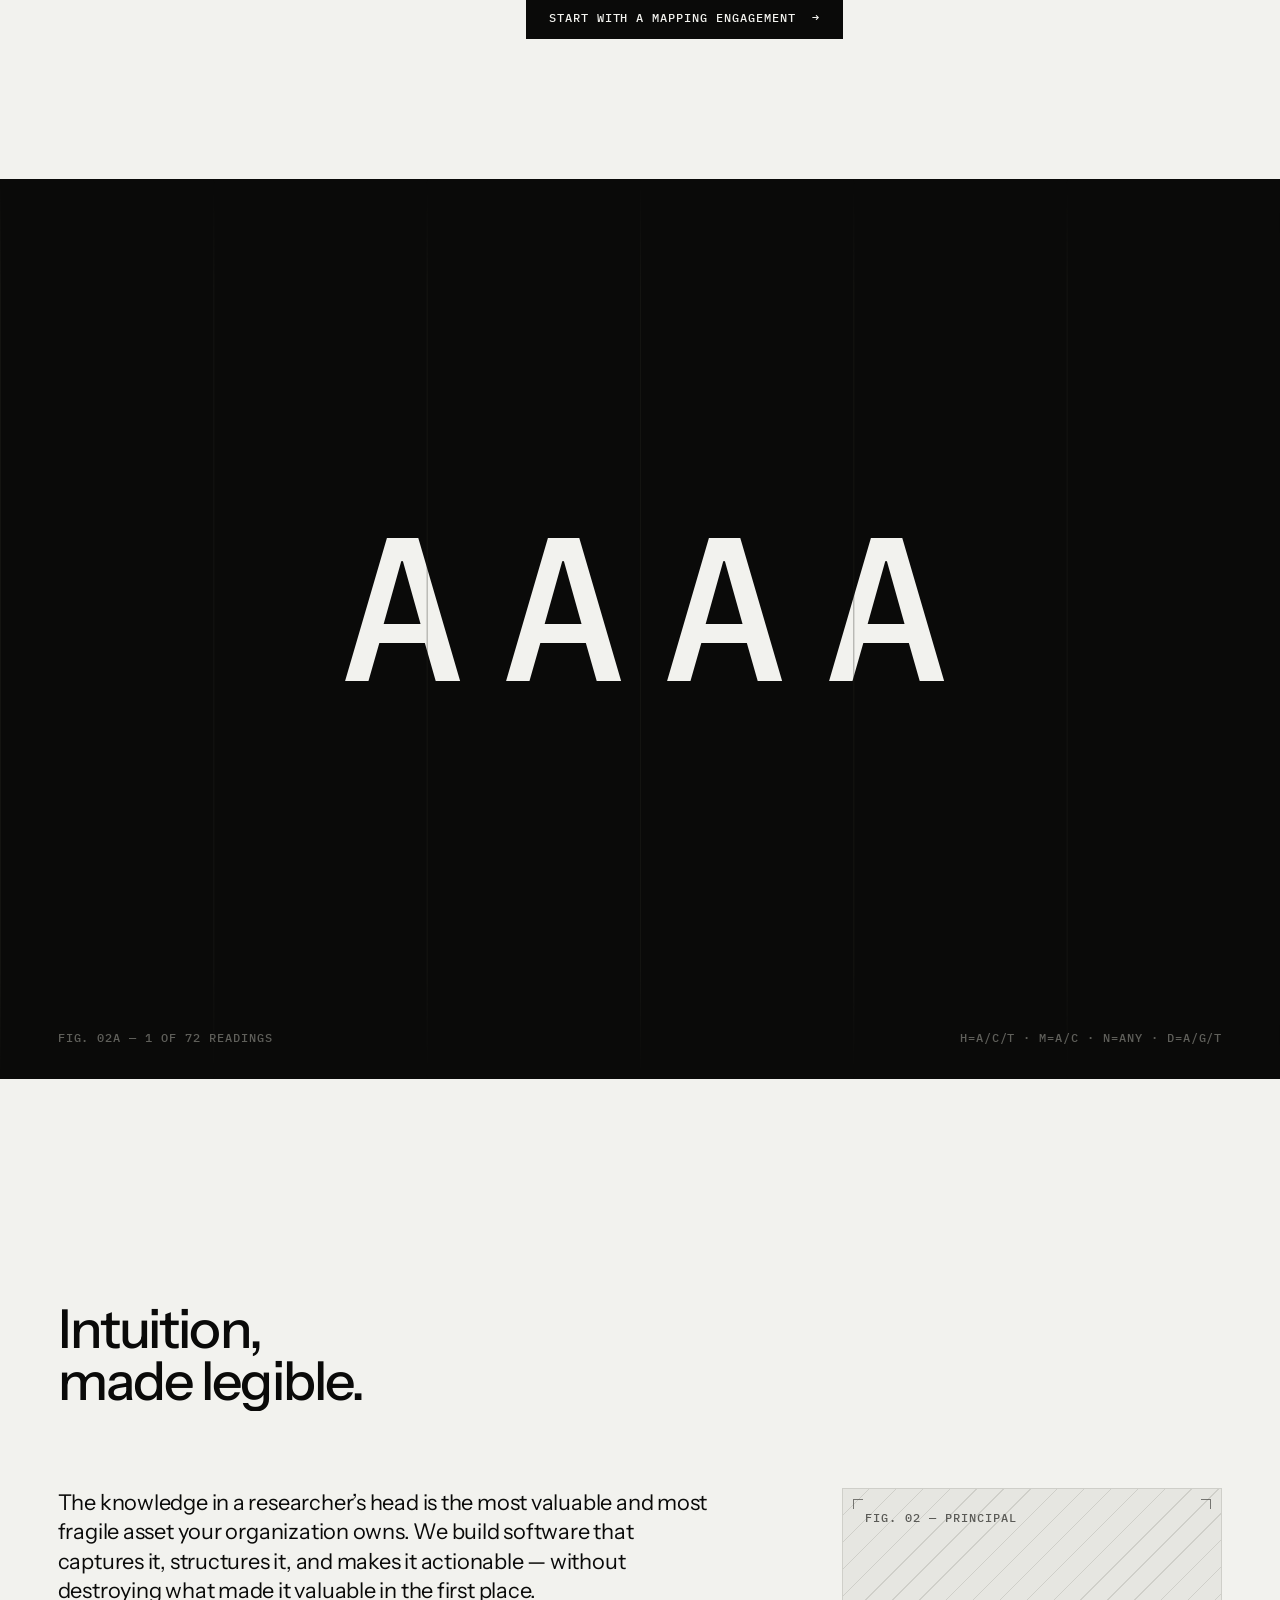
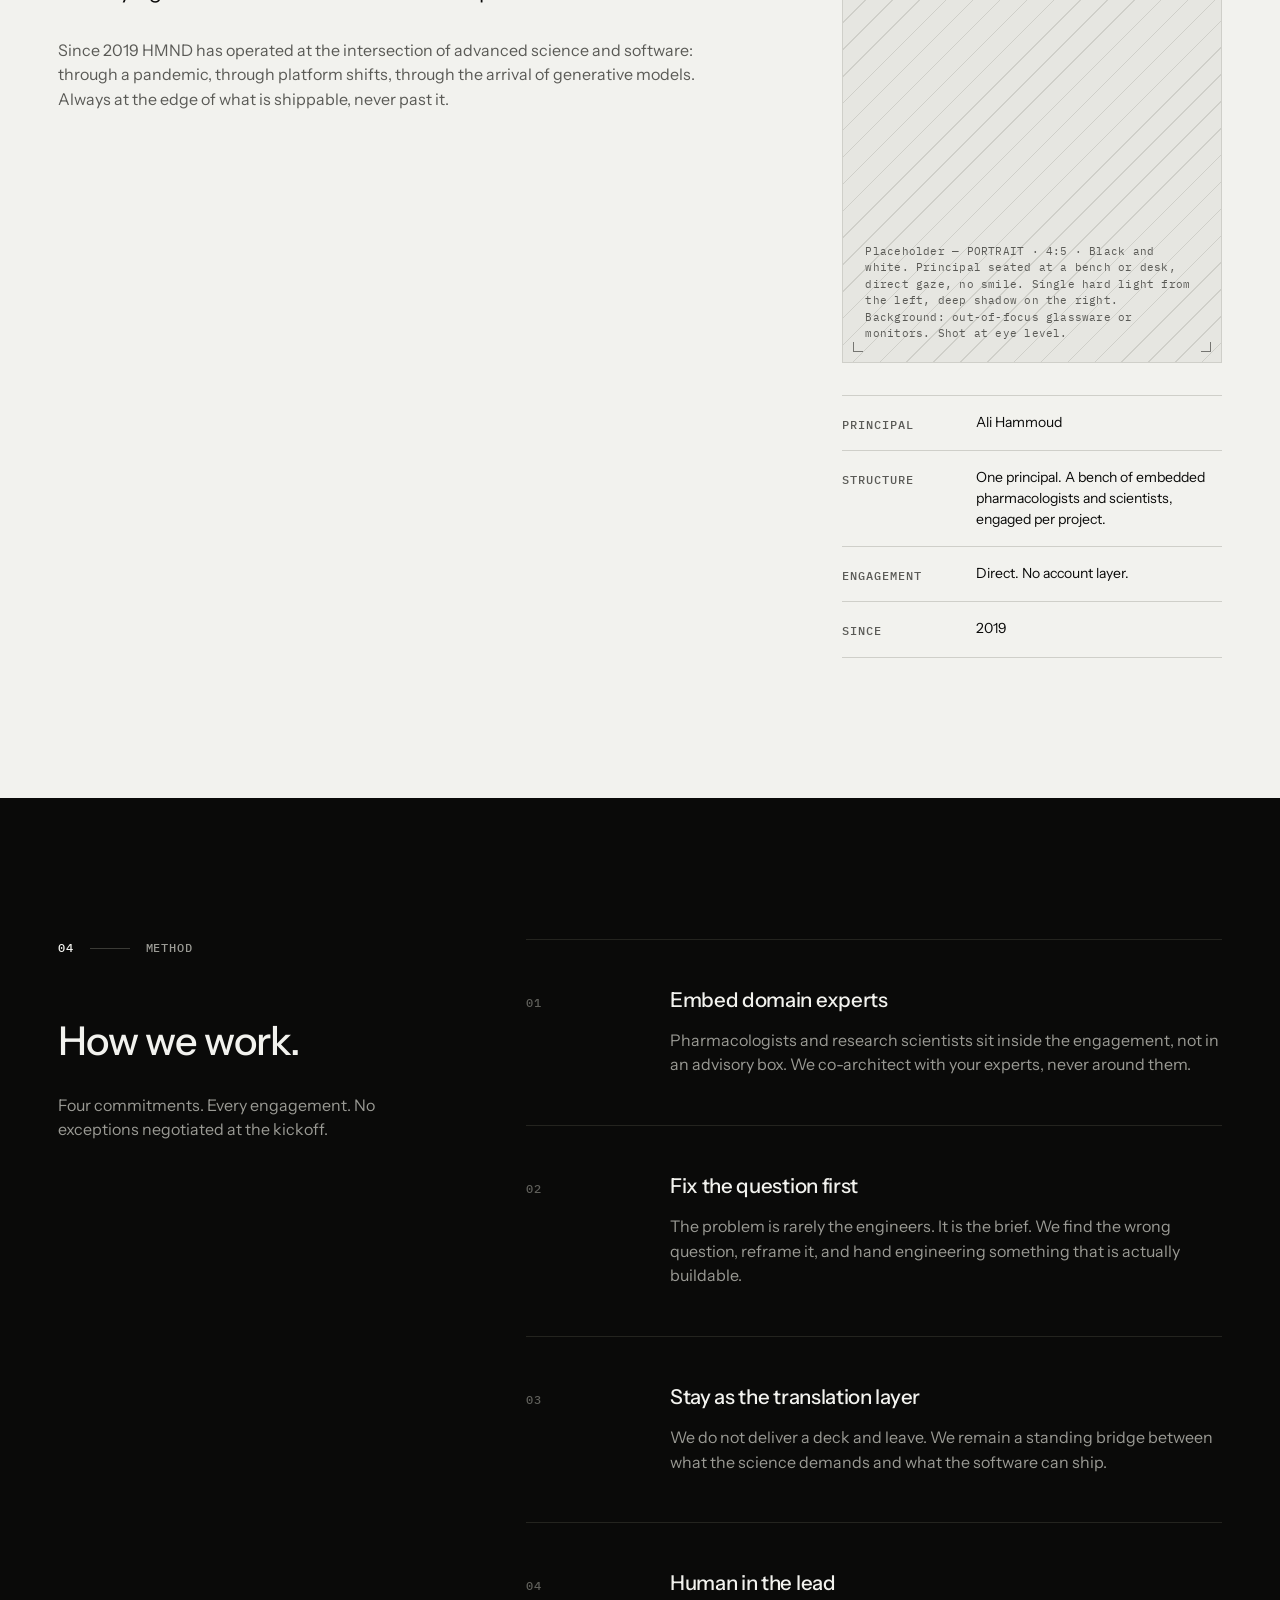
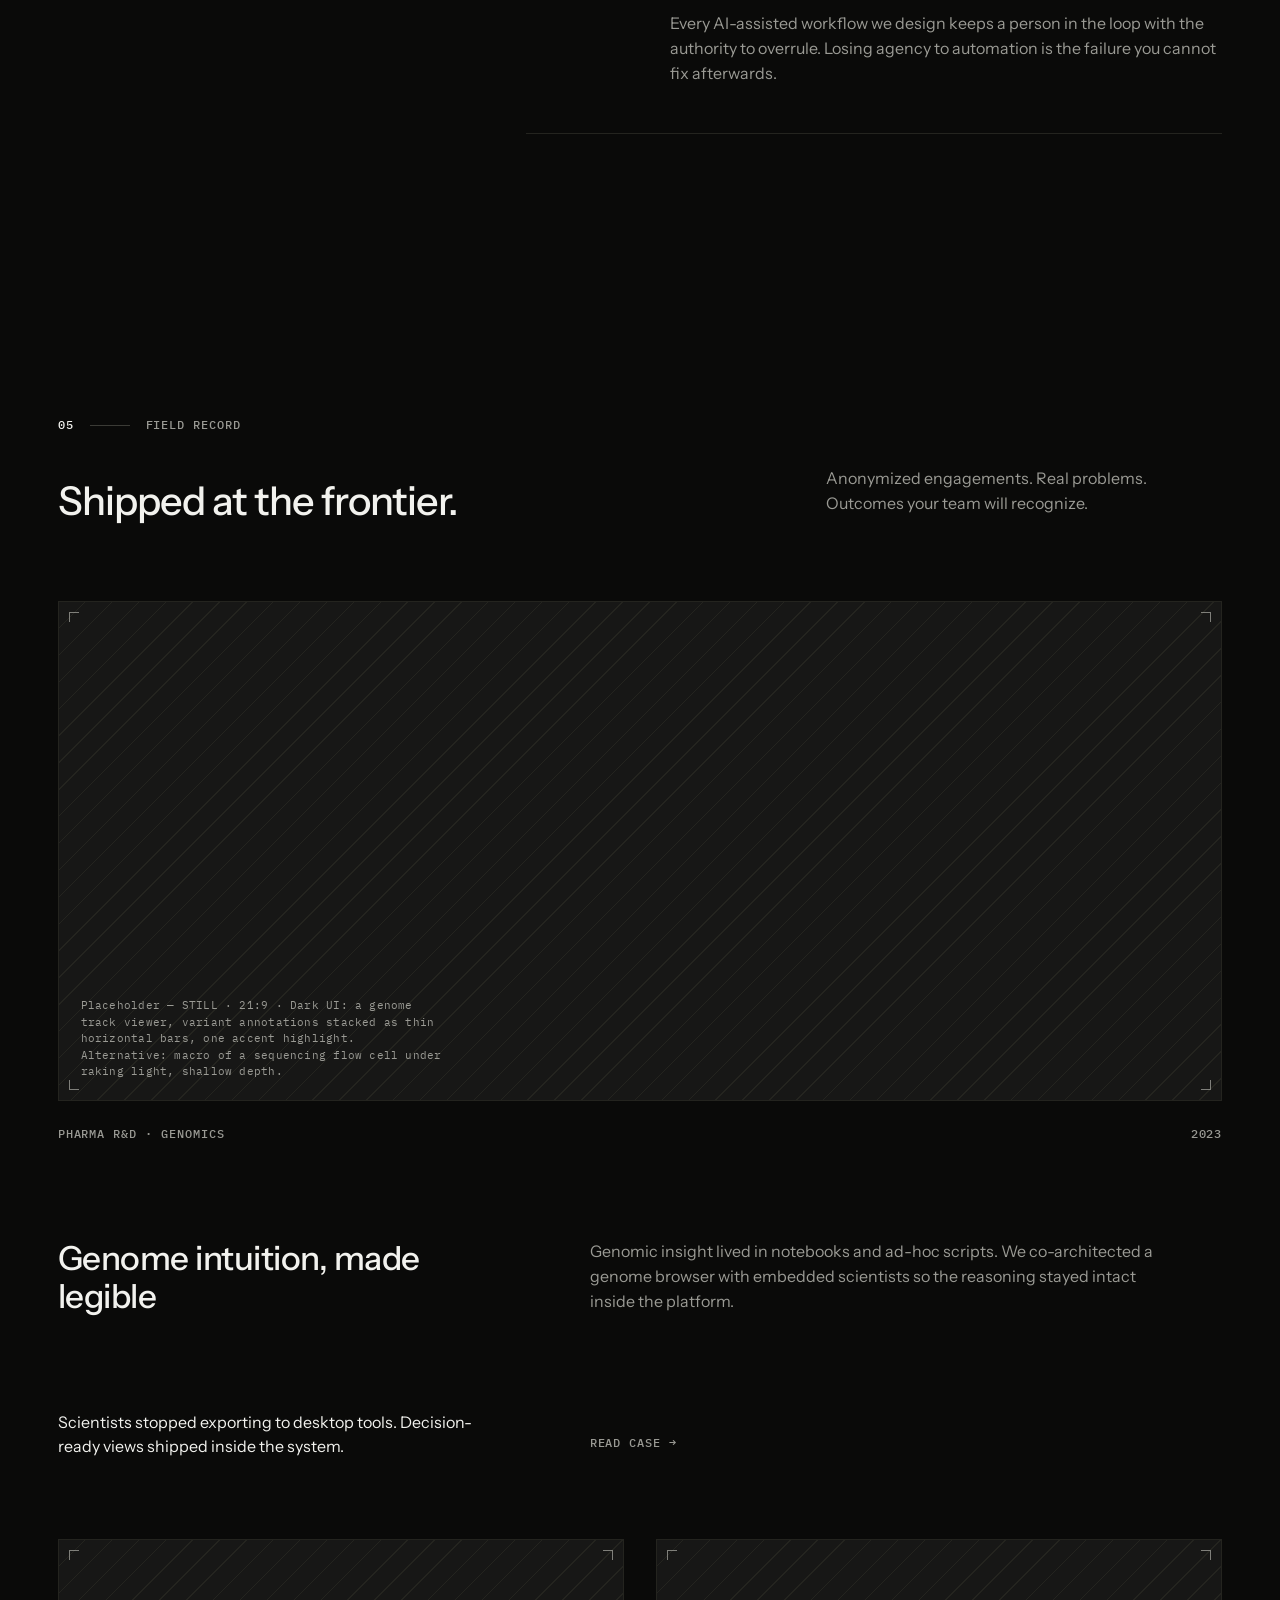
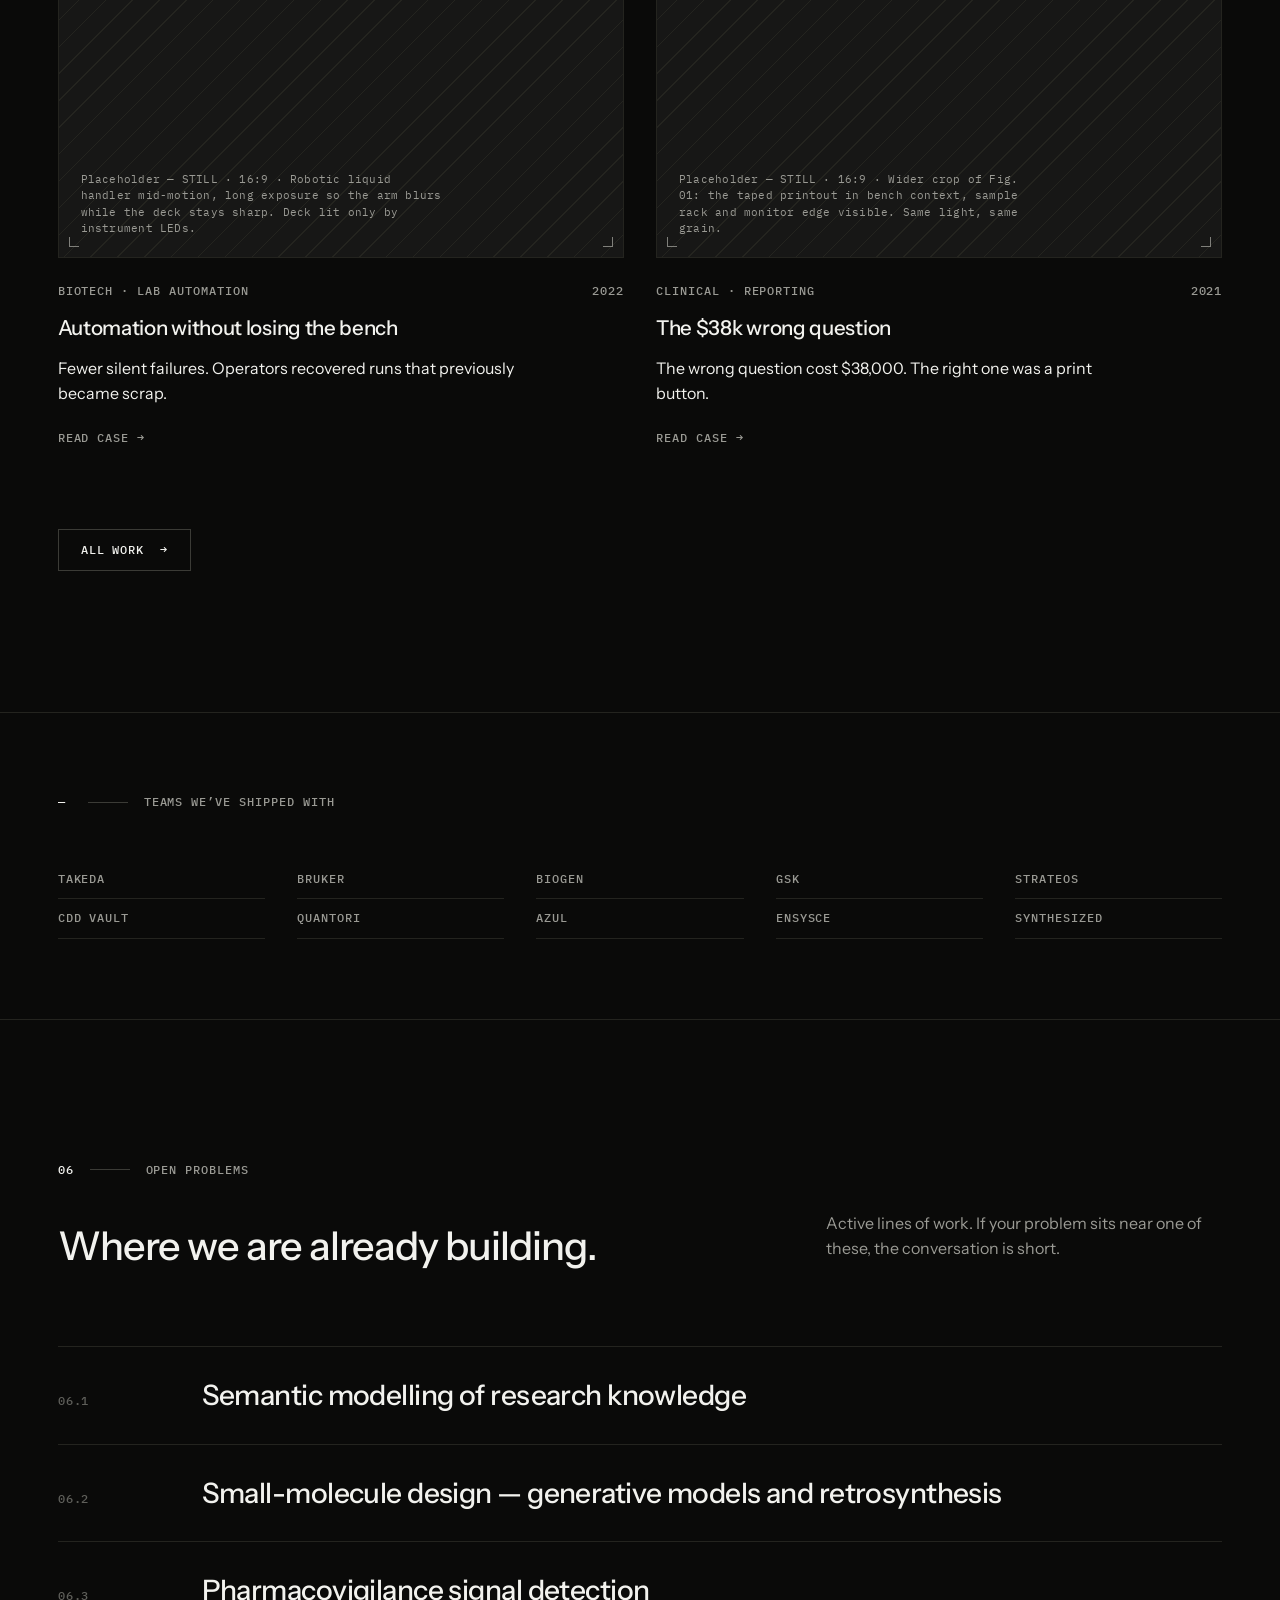
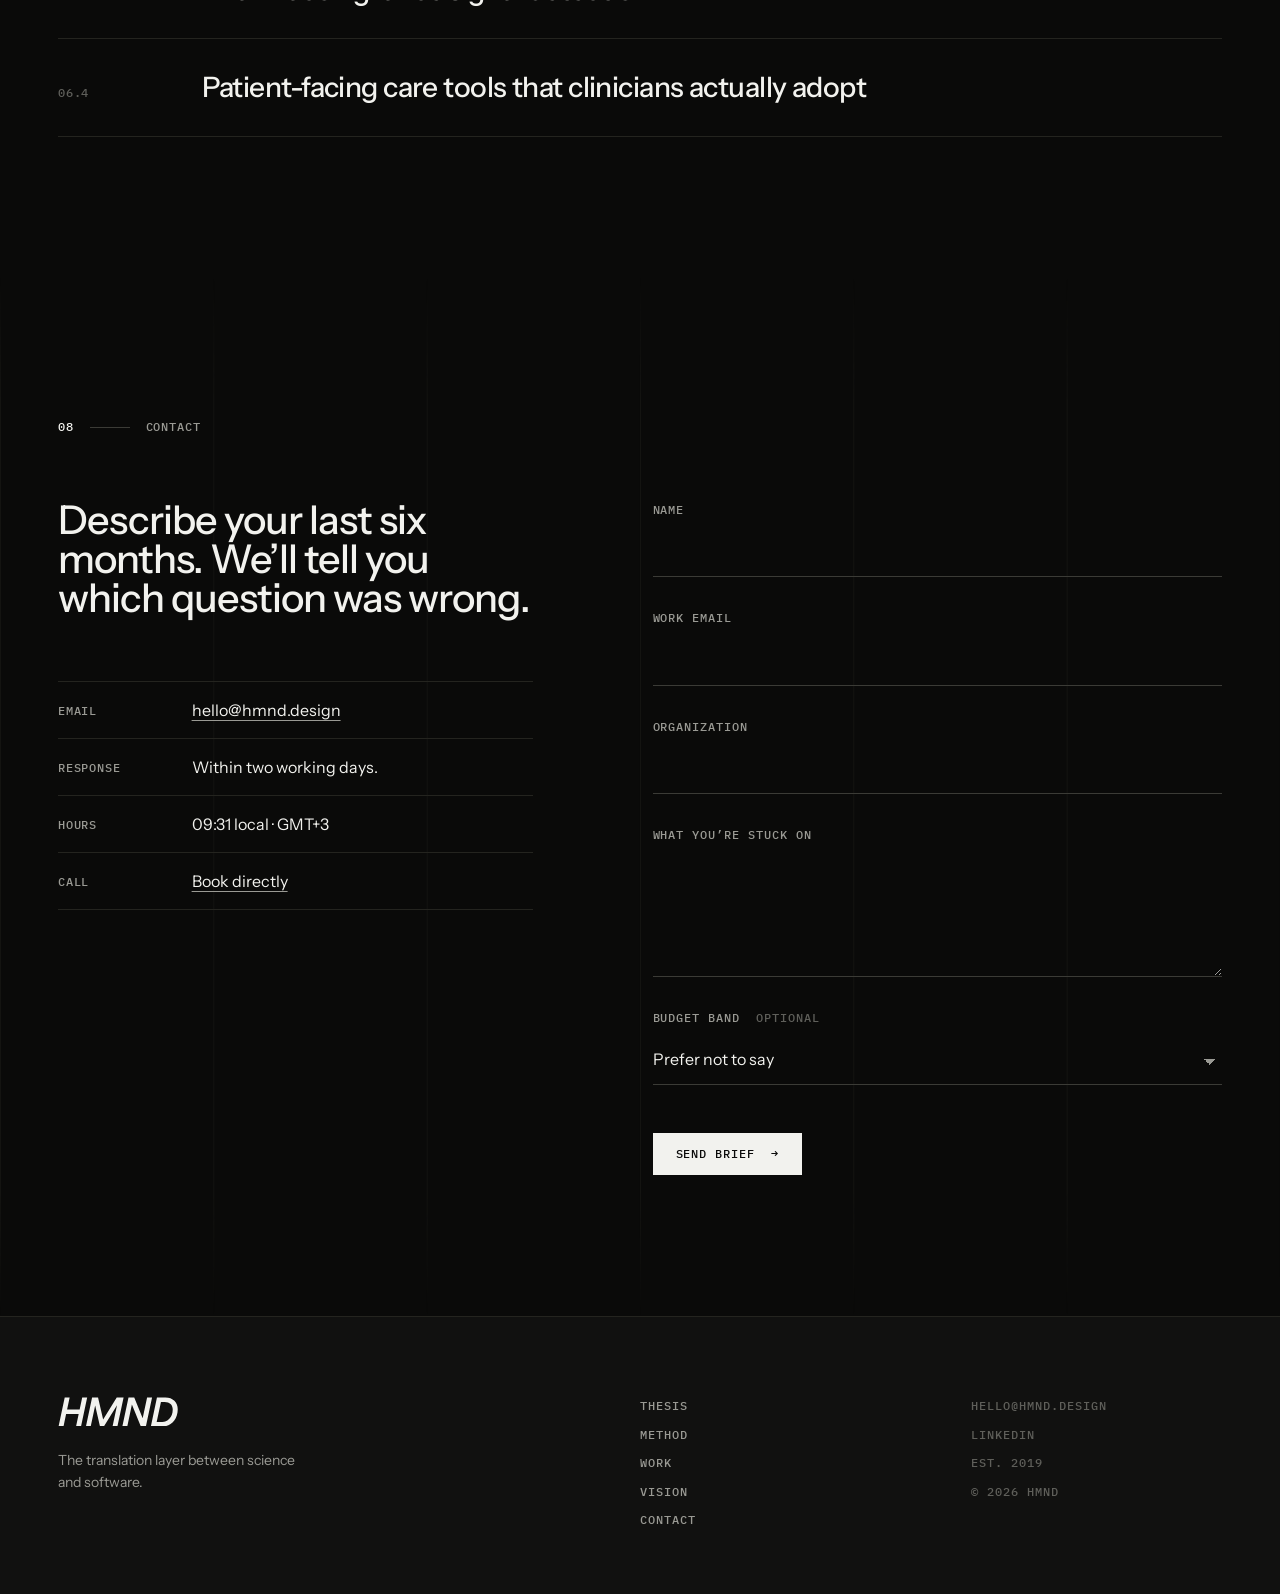
==== commit 92bd149a: "Added hero animation and form submissions" ====
--- a/index.html
+++ b/index.html
@@ -76,8 +76,13 @@
     <!-- 00 · Hero -->
     <section class="hero" id="top" aria-labelledby="hero-heading">
       <div class="hero__media media" aria-hidden="true">
-        <img src="assets/img/assets/hero.png" alt="" width="1289" height="832" fetchpriority="high" />
-        <div class="hero__scrim"></div>
+        <div class="hero__stage">
+          <img src="assets/img/assets/hero.png" alt="" width="1289" height="832" fetchpriority="high" />
+          <div class="hero__scrim"></div>
+          <div class="hero__screen">
+            <div class="hero__screen-viz" id="hero-screen-viz"></div>
+          </div>
+        </div>
         <div class="grid-lines" aria-hidden="true"></div>
       </div>
 
@@ -437,26 +442,26 @@
             </dl>
           </div>
 
-          <form class="form reveal" id="lead-form" method="POST" action="REPLACE_ME" novalidate>
+          <form class="form reveal" id="lead-form" method="POST" action="https://forminit.com/f/ozloprvsf7j" novalidate>
             <div class="form__row">
               <label class="mono" for="name">Name</label>
-              <input id="name" name="name" type="text" autocomplete="name" required />
+              <input id="name" name="fi-sender-fullName" type="text" autocomplete="name" required />
             </div>
             <div class="form__row">
               <label class="mono" for="email">Work email</label>
-              <input id="email" name="email" type="email" autocomplete="email" required />
+              <input id="email" name="fi-sender-email" type="email" autocomplete="email" inputmode="email" spellcheck="false" maxlength="254" required />
             </div>
             <div class="form__row">
               <label class="mono" for="org">Organization</label>
-              <input id="org" name="organization" type="text" autocomplete="organization" required />
+              <input id="org" name="fi-sender-company" type="text" autocomplete="organization" required />
             </div>
             <div class="form__row">
               <label class="mono" for="stuck">What you’re stuck on</label>
-              <textarea id="stuck" name="message" rows="4" required></textarea>
+              <textarea id="stuck" name="fi-text-message" rows="4" required></textarea>
             </div>
             <div class="form__row">
               <label class="mono" for="budget">Budget band <span class="form__optional">optional</span></label>
-              <select id="budget" name="budget">
+              <select id="budget" name="fi-select-budget">
                 <option value="">Prefer not to say</option>
                 <option value="under-25k">Under $25k</option>
                 <option value="25-75k">$25k – $75k</option>
@@ -500,6 +505,10 @@
     </div>
   </footer>
 
+  <script src="nucleotide-life.js" defer></script>
+  <script src="nucleotide-life-renderer.js" defer></script>
+  <script src="nucleotide-life-driver.js" defer></script>
+  <script src="tlds.js" defer></script>
   <script src="main.js" defer></script>
 </body>
 </html>
--- a/style.css
+++ b/style.css
@@ -648,20 +648,61 @@
   border: none;
   aspect-ratio: auto;
   background-color: var(--color-surface);
+  container-type: size;
 }
 
 .hero__media::before {
   display: none;
 }
 
-.hero__media > video,
-.hero__media > img {
+.hero__stage {
+  position: absolute;
+  top: 50%;
+  left: 50%;
+  width: max(100cqw, calc(100cqh * 1289 / 832));
+  height: max(100cqh, calc(100cqw * 832 / 1289));
+  transform: translate(-50%, -50%);
   animation: kenburns 28s var(--ease-inout) infinite alternate;
 }
 
+.hero__stage > video,
+.hero__stage > img {
+  position: absolute;
+  inset: 0;
+  width: 100%;
+  height: 100%;
+  object-fit: fill;
+}
+
+.hero__screen {
+  position: absolute;
+  z-index: 2;
+  left: calc(437 / 1289 * 100%);
+  top: calc(127 / 832 * 100%);
+  width: calc(414 / 1289 * 100%);
+  height: calc(231 / 832 * 100%);
+  overflow: hidden;
+  isolation: isolate;
+  background: #000;
+  pointer-events: none;
+}
+
+.hero__screen-viz {
+  position: absolute;
+  inset: 0;
+  width: 100%;
+  height: 100%;
+}
+
+.hero__screen-viz canvas {
+  display: block;
+  width: 100%;
+  height: 100%;
+}
+
 @keyframes kenburns {
-  from { transform: scale(1); }
-  to { transform: scale(1.06); }
+  from { transform: translate(-50%, -50%) scale(1); }
+  to { transform: translate(-50%, -50%) scale(1.06); }
 }
 
 .hero__media.media--placeholder::after {
@@ -728,7 +769,8 @@
   gap: var(--space-6);
   align-items: end;
   padding-top: var(--space-6);
-  border-top: 1px solid var(--color-border-strong);
+  /* border-top: 1px solid var(--color-border-strong); */
+  border-top: none;
 }
 
 .hero__sub {
@@ -1664,6 +1706,14 @@
   color: var(--color-text-muted);
 }
 
+.page-head .ledger {
+  margin-top: var(--space-8);
+}
+
+.page-head .btn {
+  margin-top: var(--space-8);
+}
+
 .works {
   padding-bottom: var(--section-py);
 }
@@ -1886,8 +1936,7 @@
     transition: none;
   }
 
-  .hero__media > video,
-  .hero__media > img,
+  .hero__stage,
   .vision__skel,
   .blink {
     animation: none;
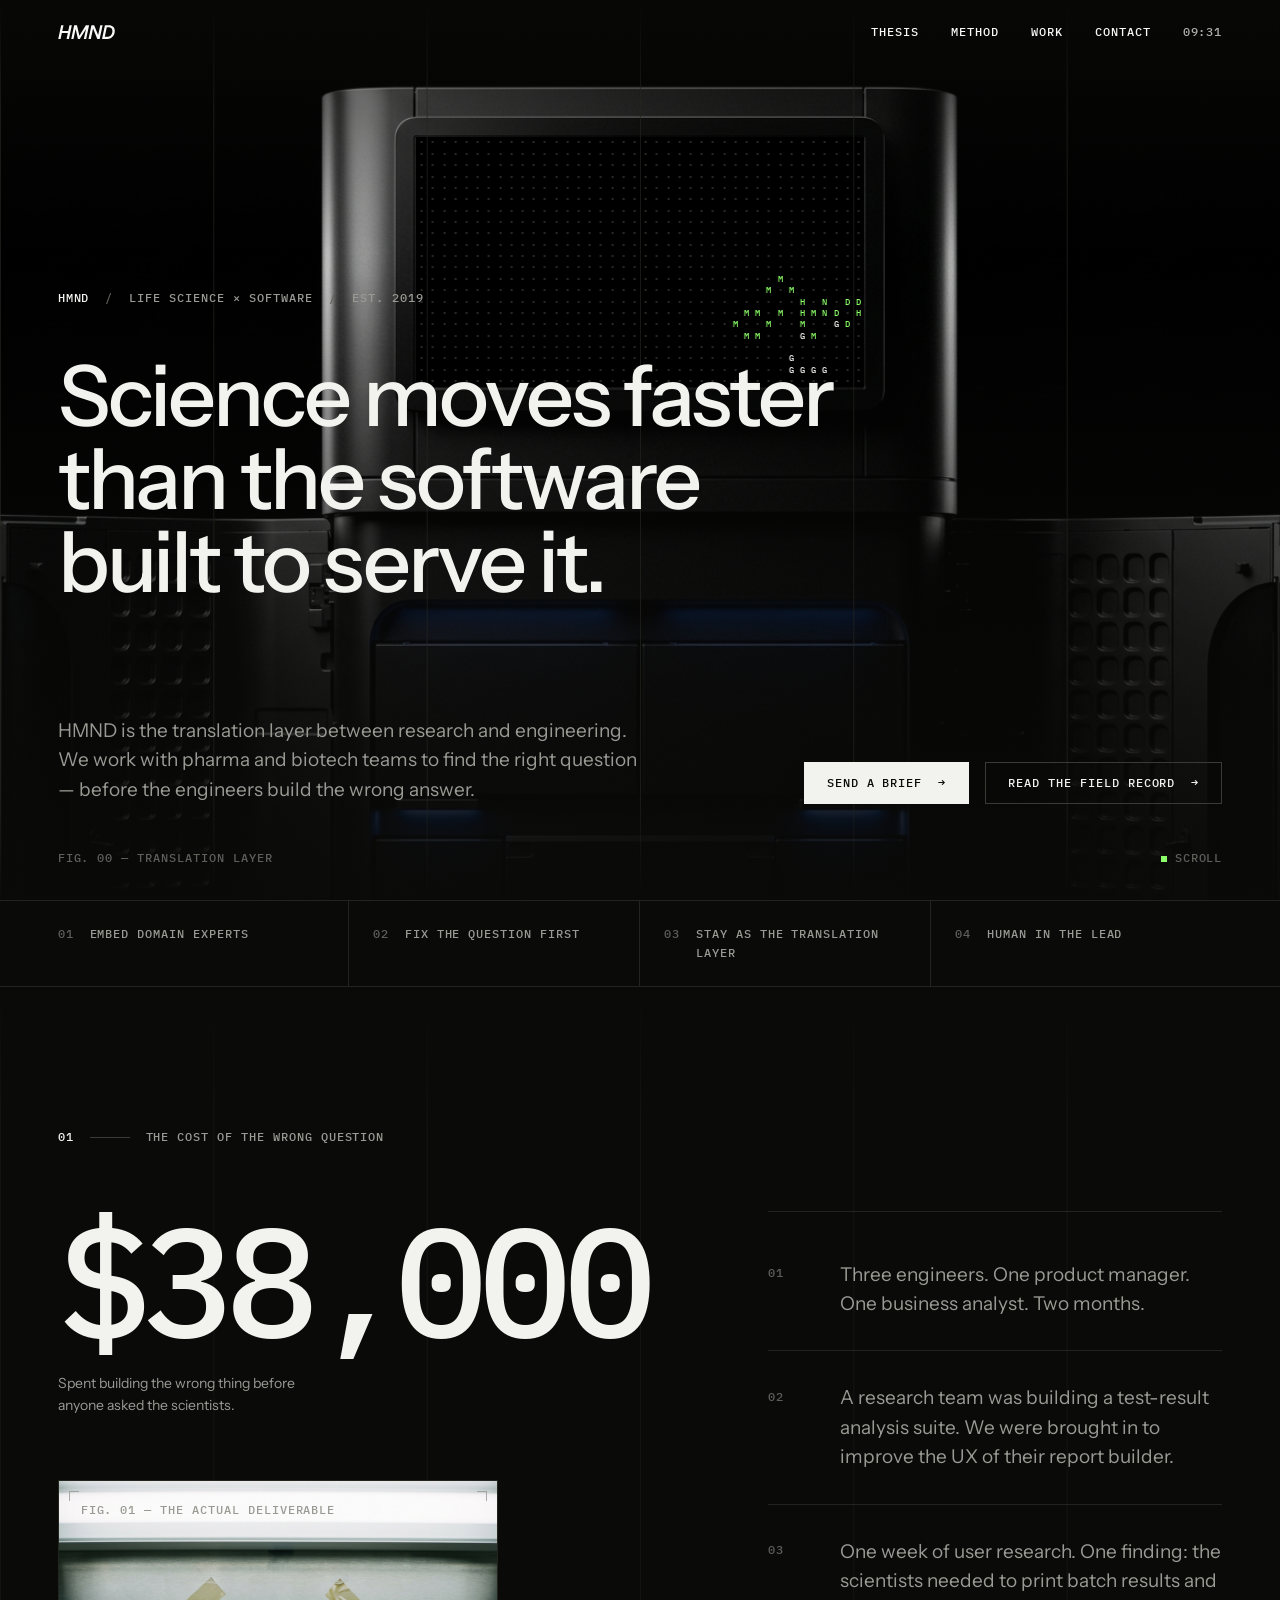
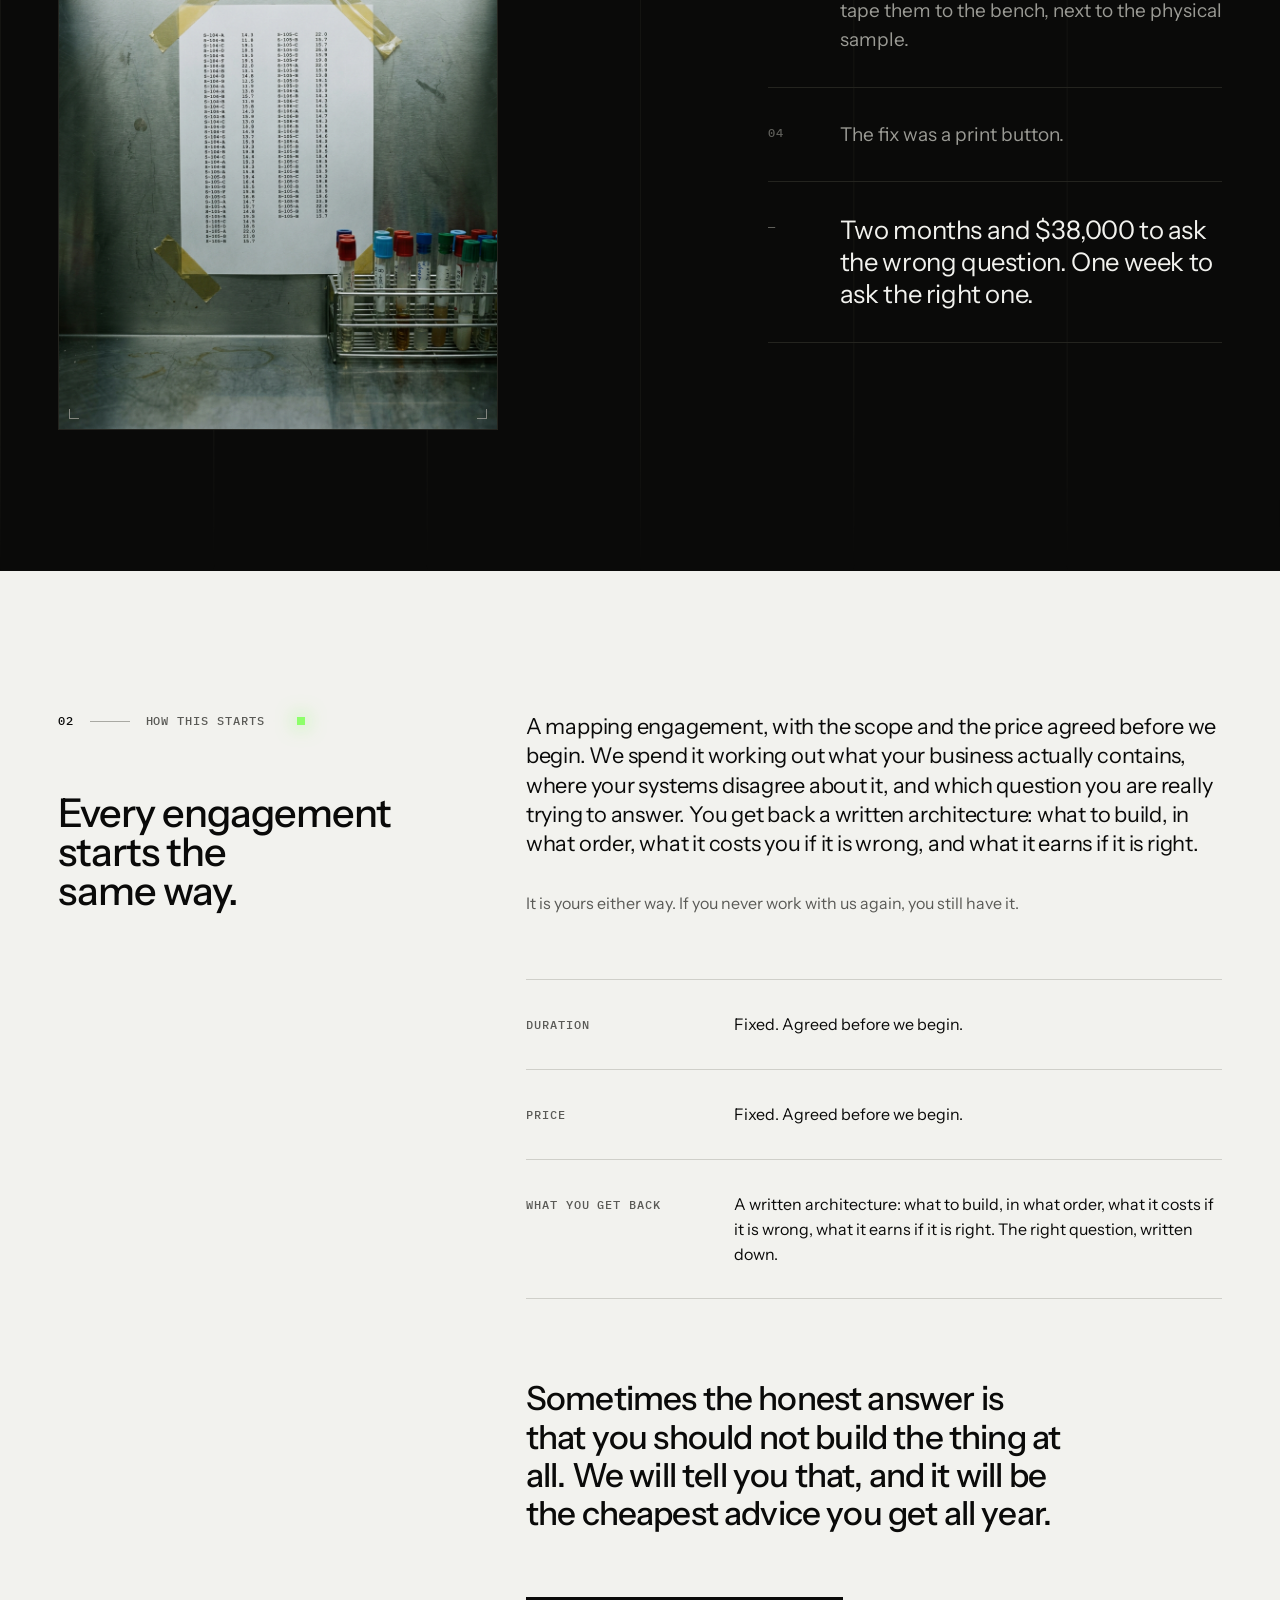
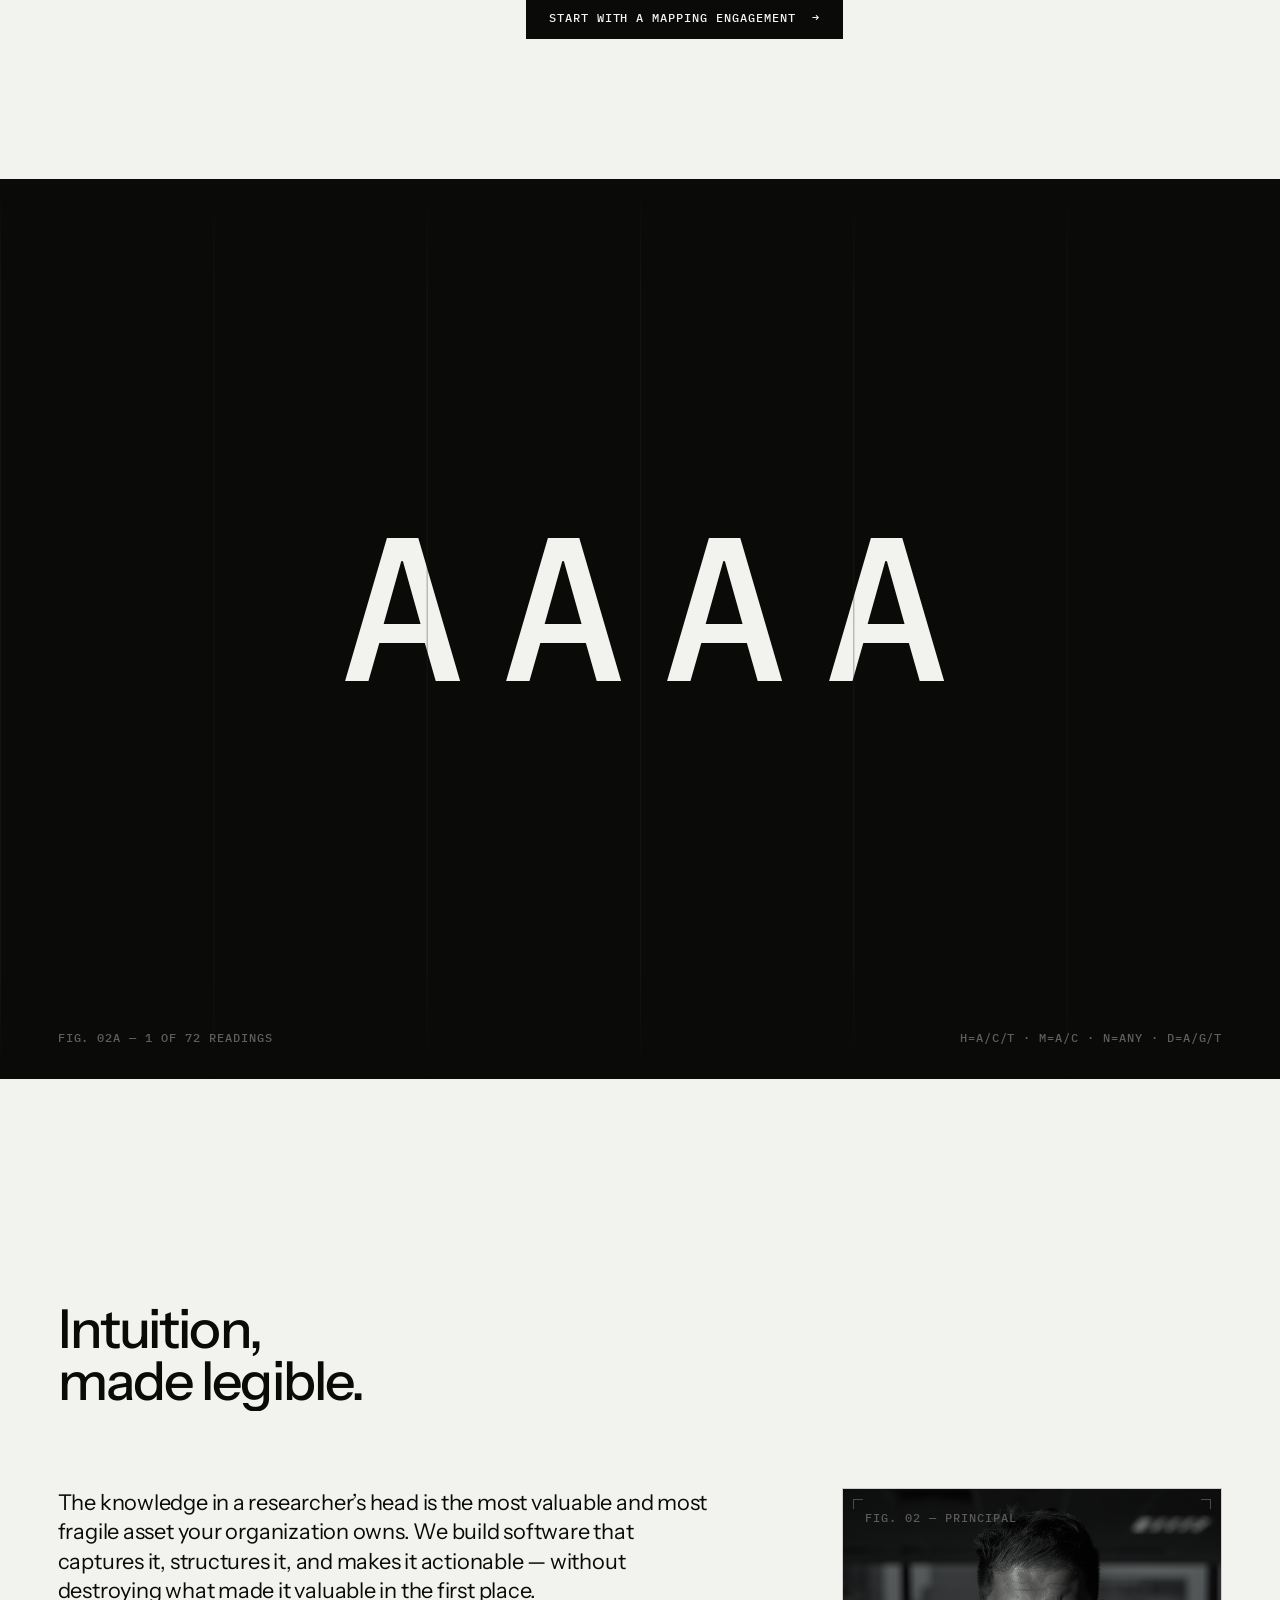
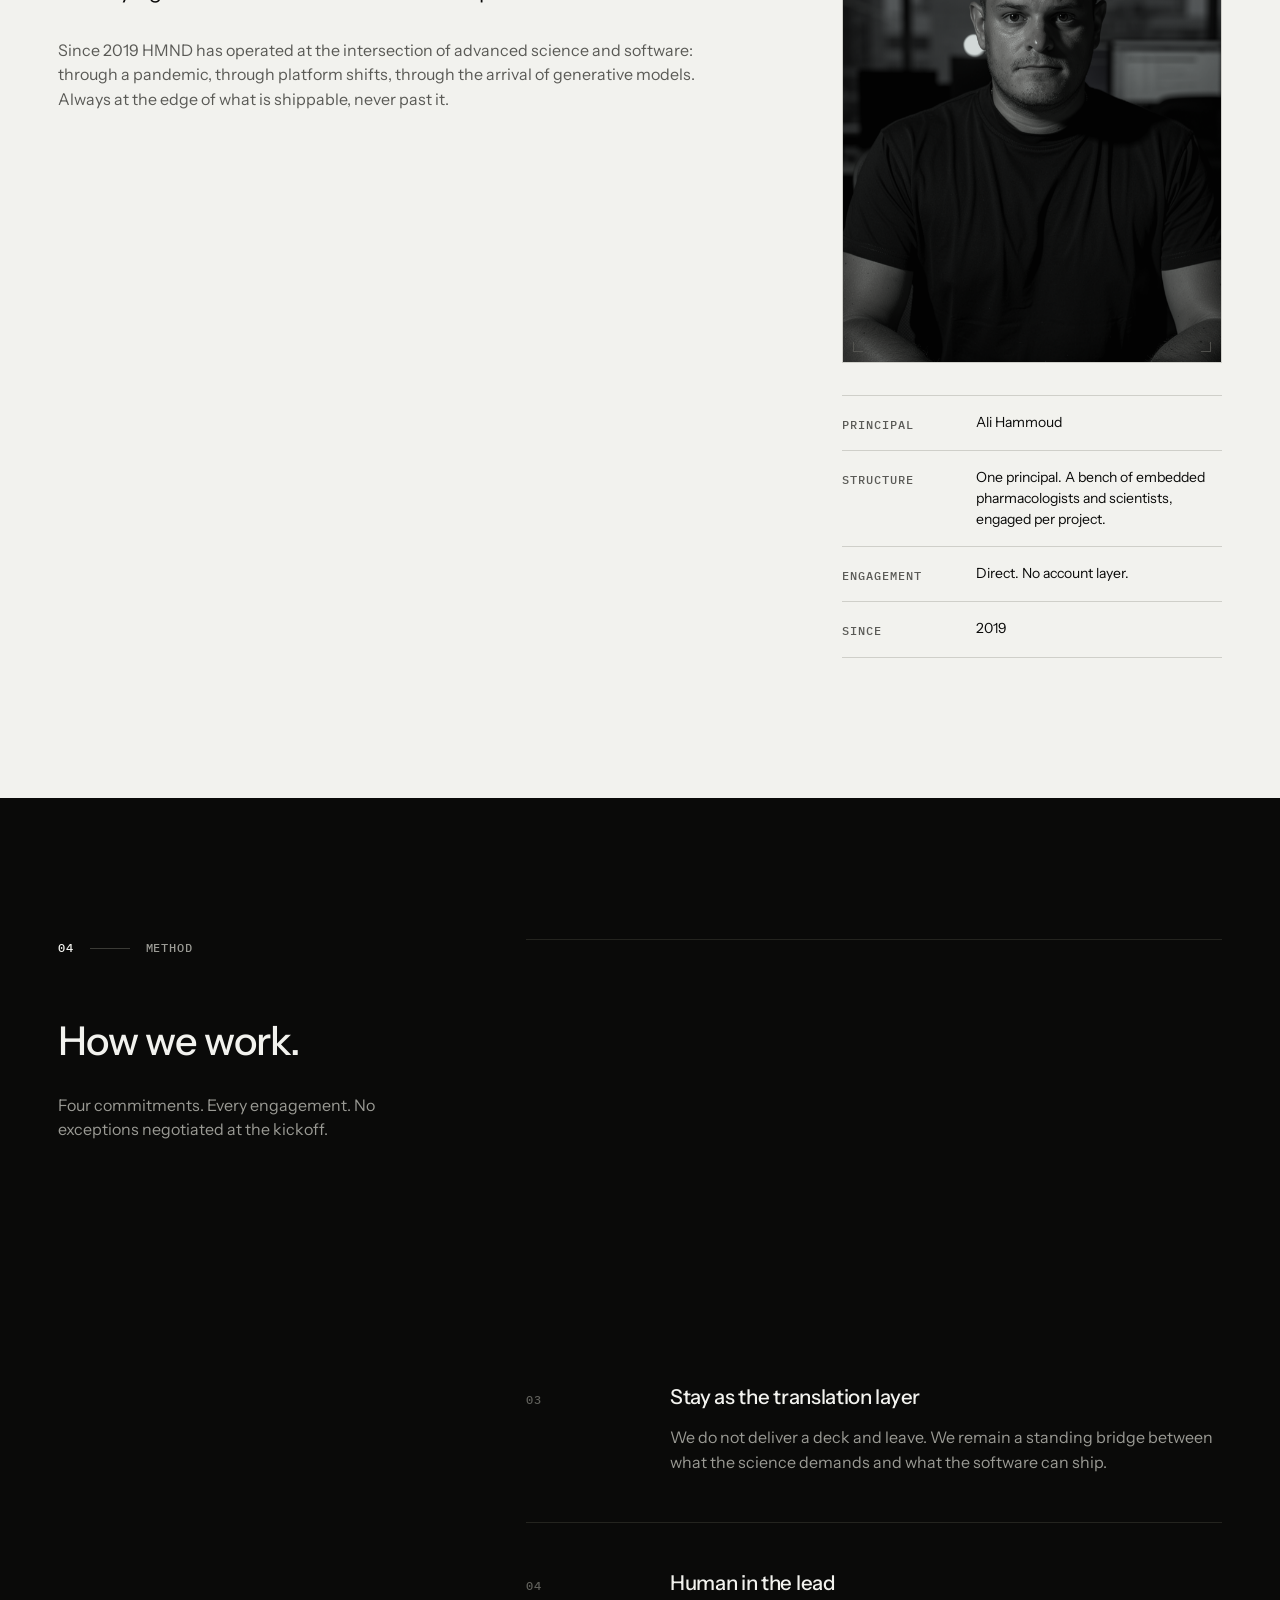
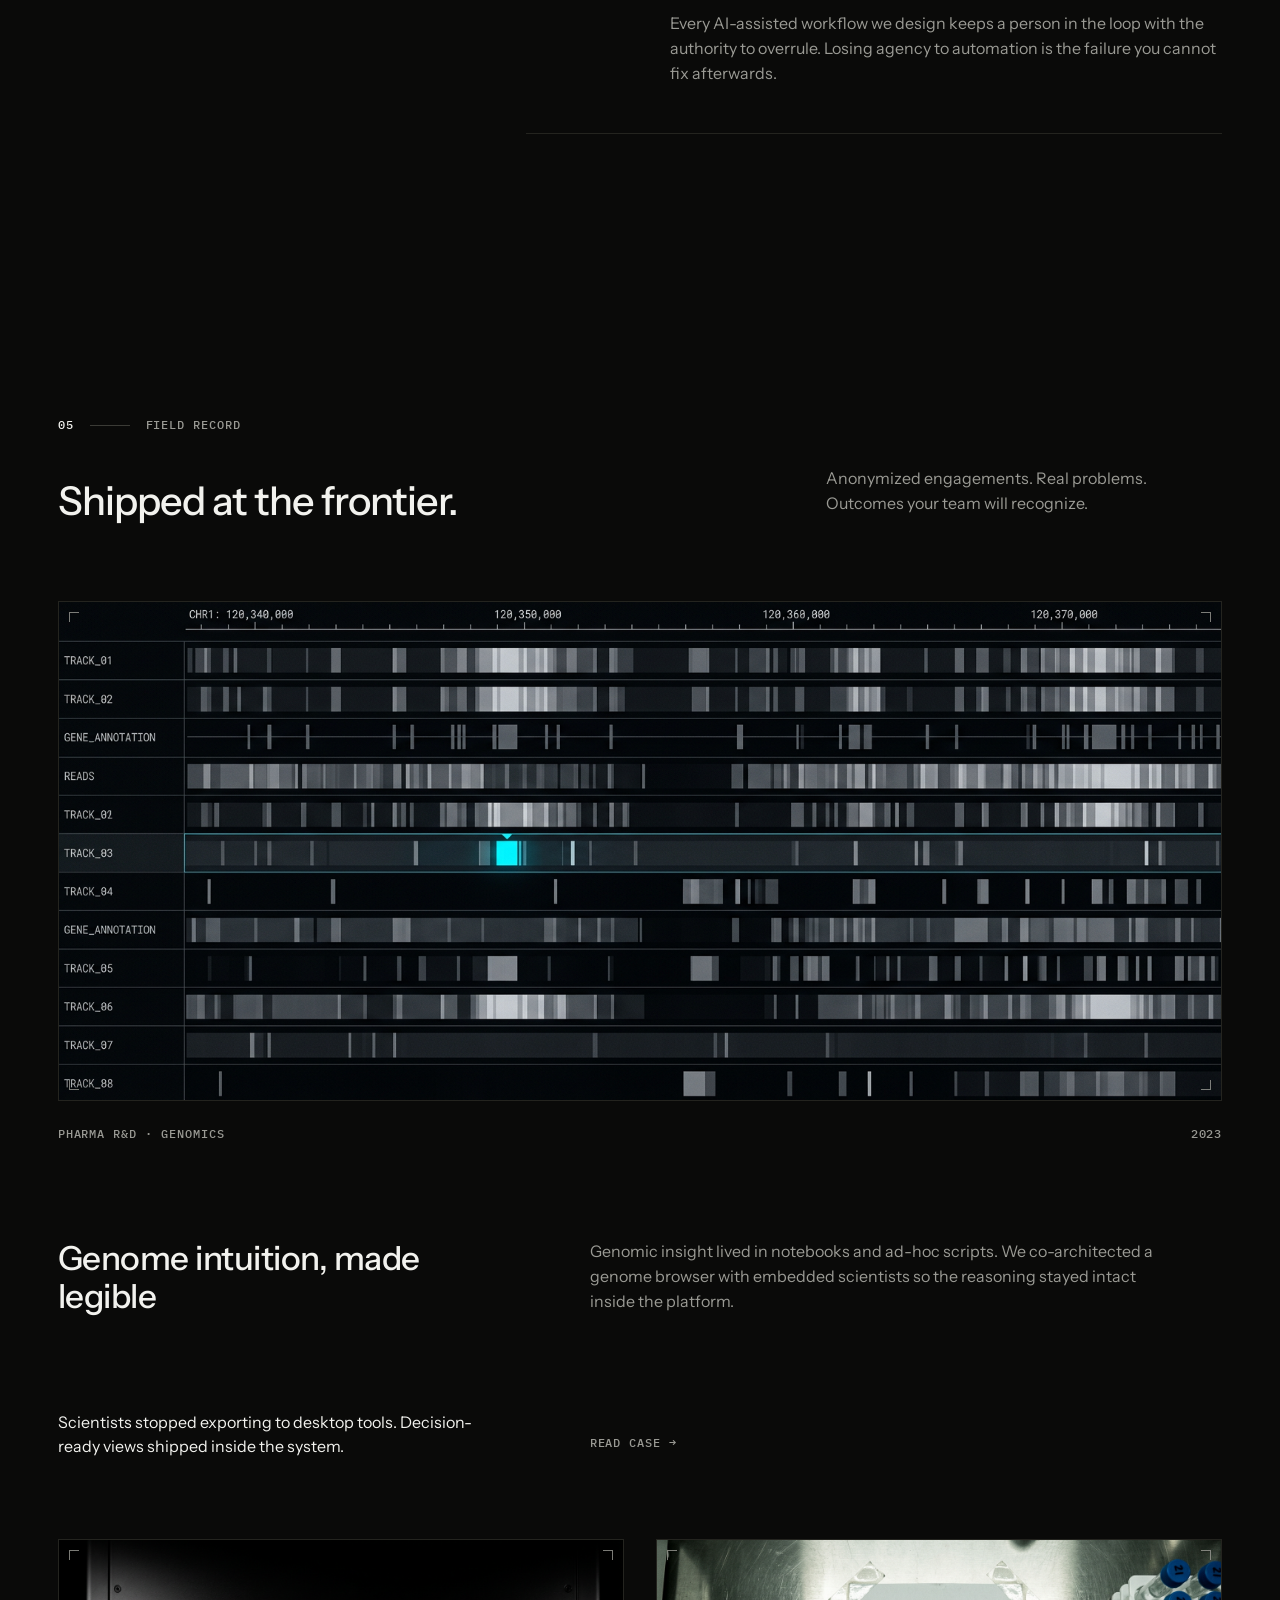
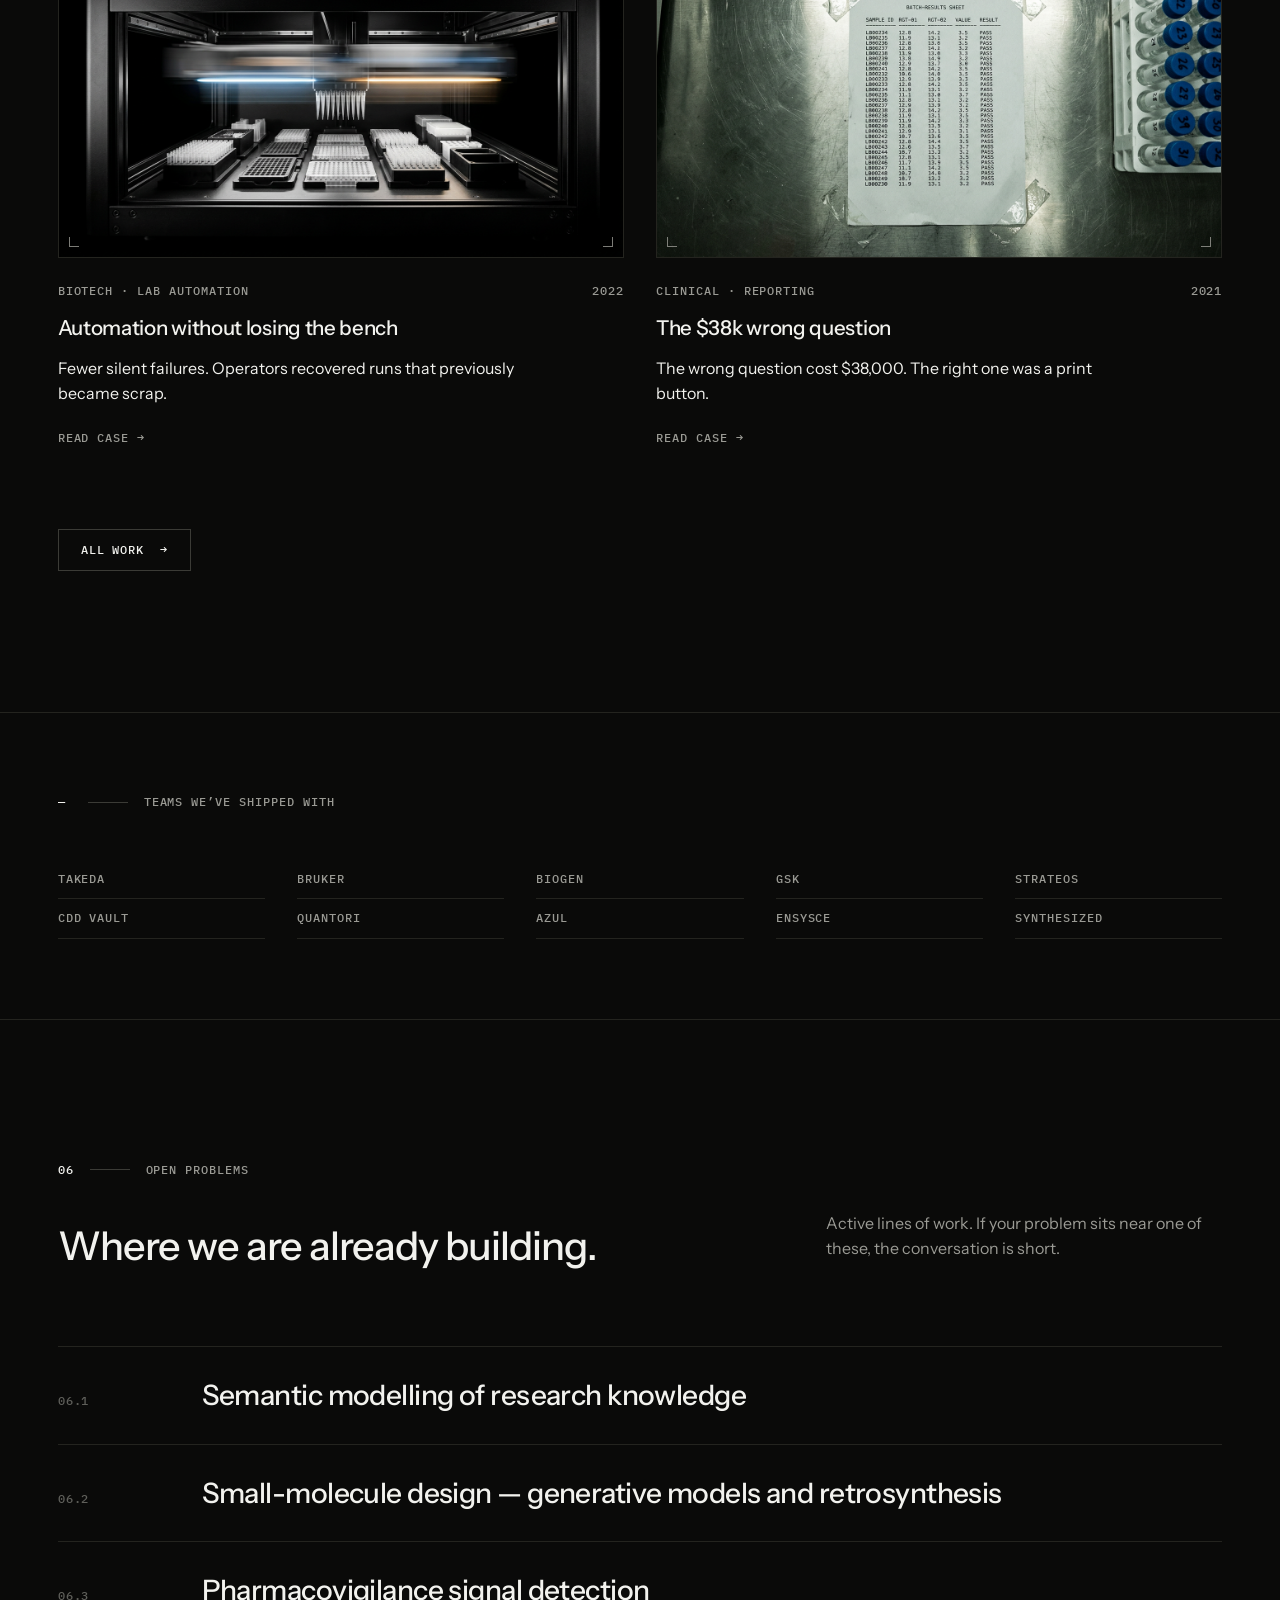
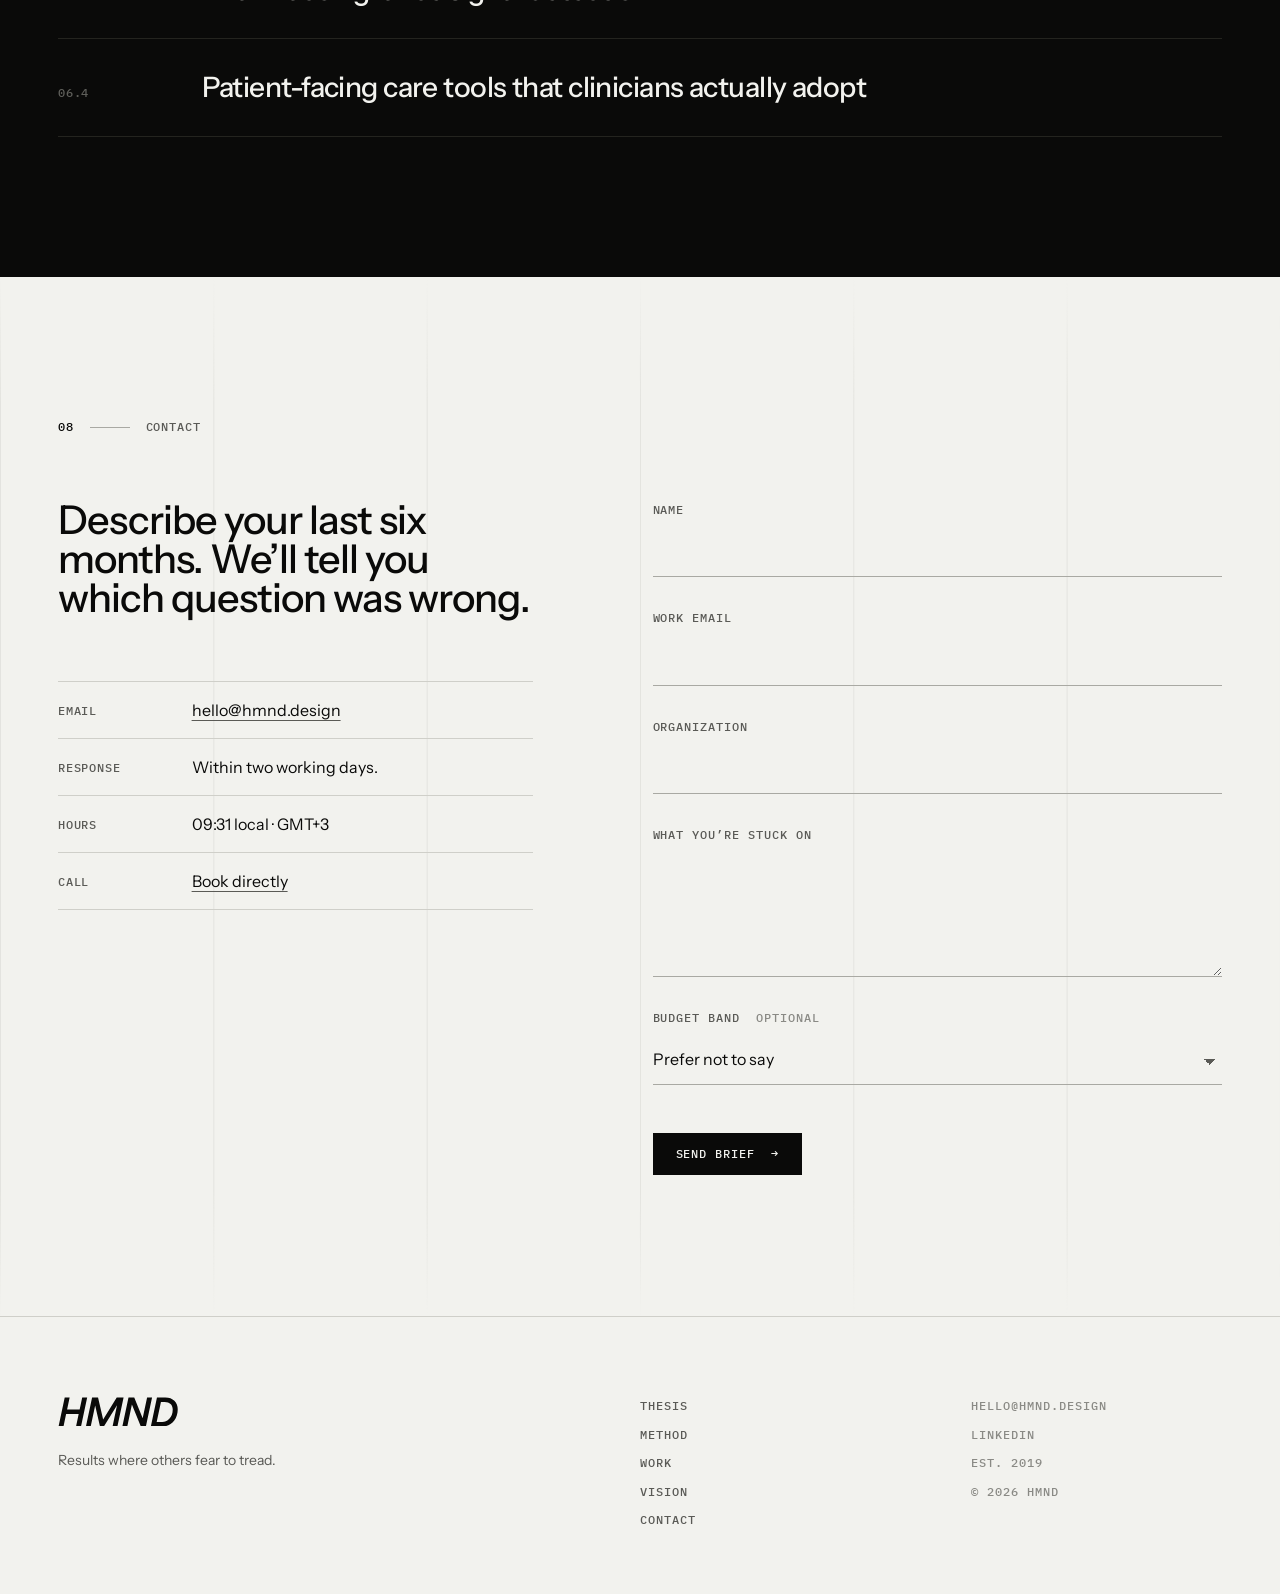
==== commit 430ba036: "Generated images" ====
--- a/index.html
+++ b/index.html
@@ -142,6 +142,7 @@
             </h2>
             <figure class="media media--placeholder proof__media reveal" data-fig="Fig. 01"
                     data-ad="STILL · 4:5 · Overhead shot of a printed batch-results sheet taped to a steel lab bench beside a sample rack. Overhead fluorescent, slight grain, desaturated. No hands, no faces. The tape is the subject.">
+              <img src="assets/img/assets/lab.png" alt="Printed batch-results sheet taped to a steel bench beside a sample rack." width="1408" height="768" />
               <figcaption class="media__caption mono">Fig. 01 — The actual deliverable</figcaption>
             </figure>
           </div>
@@ -257,6 +258,8 @@
           <aside class="principal reveal" aria-label="Principal">
             <figure class="media media--placeholder principal__portrait" data-fig="Fig. 02"
                     data-ad="PORTRAIT · 4:5 · Black and white. Principal seated at a bench or desk, direct gaze, no smile. Single hard light from the left, deep shadow on the right. Background: out-of-focus glassware or monitors. Shot at eye level.">
+              <img class="principal__face" src="assets/img/assets/founder.png" alt="Portrait of Ali Hammoud, principal of HMND." width="1234" height="1544" draggable="false" />
+              <img class="principal__face principal__face--fun" src="assets/img/assets/founder_fun.png" alt="" width="1856" height="2304" draggable="false" aria-hidden="true" />
               <figcaption class="media__caption mono">Fig. 02 — Principal</figcaption>
             </figure>
             <dl class="ledger">
@@ -327,6 +330,7 @@
           <a class="case case--featured reveal" href="works/genome-browser.html">
             <figure class="media media--placeholder case__media" data-fig="Fig. 03"
                     data-ad="STILL · 21:9 · Dark UI: a genome track viewer, variant annotations stacked as thin horizontal bars, one accent highlight. Alternative: macro of a sequencing flow cell under raking light, shallow depth.">
+              <img src="assets/img/assets/track.png" alt="Genome track viewer with a highlighted variant on TRACK_03." width="1584" height="672" />
             </figure>
             <div class="case__body">
               <p class="case__meta mono"><span>Pharma R&amp;D · Genomics</span><span>2023</span></p>
@@ -340,6 +344,7 @@
           <a class="case reveal" href="works/synthesis-automation.html">
             <figure class="media media--placeholder case__media" data-fig="Fig. 04"
                     data-ad="STILL · 16:9 · Robotic liquid handler mid-motion, long exposure so the arm blurs while the deck stays sharp. Deck lit only by instrument LEDs.">
+              <img src="assets/img/assets/robotic%20pipette.png" alt="Robotic liquid handler mid-motion, arm blurred over a sharp deck of plates." width="1376" height="768" />
             </figure>
             <div class="case__body">
               <p class="case__meta mono"><span>Biotech · Lab automation</span><span>2022</span></p>
@@ -352,6 +357,7 @@
           <a class="case reveal" href="works/clinical-reporting.html">
             <figure class="media media--placeholder case__media" data-fig="Fig. 05"
                     data-ad="STILL · 16:9 · Wider crop of Fig. 01: the taped printout in bench context, sample rack and monitor edge visible. Same light, same grain.">
+              <img src="assets/img/assets/lab2.png" alt="Printed batch-results sheet taped to a steel bench beside a sample rack." width="1408" height="768" />
             </figure>
             <div class="case__body">
               <p class="case__meta mono"><span>Clinical · Reporting</span><span>2021</span></p>
@@ -427,7 +433,7 @@
     </section>
 
     <!-- 08 · Contact -->
-    <section class="section contact" id="contact" aria-labelledby="contact-heading">
+    <section class="section contact" id="contact" data-lights aria-labelledby="contact-heading">
       <div class="grid-lines grid-lines--faint" aria-hidden="true"></div>
       <div class="container">
         <p class="marker reveal"><span class="marker__num">08</span><span class="marker__rule"></span>Contact</p>
@@ -486,7 +492,7 @@
         <svg class="site-footer__mark" viewBox="0 0 187 46" aria-hidden="true" focusable="false">
           <path fill="currentColor" d="M35.8543 46H28.1103L32.2063 26.608H12.6223L8.52625 46H0.846253L10.4463 0.623997H18.1263L14.1583 19.376H33.7423L37.7103 0.623997H45.4543L35.8543 46ZM92.5453 46H84.9933L91.9693 12.976L71.4253 46H65.4733L57.9213 13.232L50.9453 46H43.5213L53.1213 0.623997H62.4013L70.3373 34.928L91.5213 0.623997H102.209L92.5453 46ZM136.931 46H129.123L115.171 11.824L107.939 46H100.259L109.859 0.623997H118.819L131.939 33.2L138.851 0.623997H146.595L136.931 46ZM153.772 38.896H162.476C170.092 38.896 178.796 32.496 178.796 19.504C178.796 12.016 173.996 7.6 166.252 7.6H160.428L153.772 38.896ZM162.348 46H144.684L154.22 0.623997H167.212C179.18 0.623997 186.604 8.048 186.604 19.184C186.604 36.72 174.572 46 162.348 46Z"/>
         </svg>
-        <p class="site-footer__tag">The translation layer between science and software.</p>
+        <p class="site-footer__tag">Results where others fear to tread.</p>
       </div>
       <nav class="site-footer__nav mono" aria-label="Footer">
         <a href="#thesis">Thesis</a>
--- a/style.css
+++ b/style.css
@@ -978,14 +978,15 @@
   }
 }
 
-/* —— How this starts (lights on) —— */
+/* —— Lights on (start, contact) —— */
 /* Default state is lit (paper) so no-JS renders normally.
    With JS the room's background starts dark; once 28% of the section has
    scrolled into view, main.js adds .is-lit and it simply transitions to
    paper. The text is ALWAYS ink-black — it is never itself recoloured. It
    goes from illegible (black on near-black) to legible (black on paper)
    purely because the background changed underneath it. */
-.start {
+.start,
+.contact {
   --color-bg: var(--color-paper);
   --color-surface: var(--color-paper-2);
   --color-surface-2: var(--color-paper-2);
@@ -999,7 +1000,8 @@
   transition: background-color var(--duration-slow) var(--ease-out);
 }
 
-.js .start:not(.is-lit) {
+.js .start:not(.is-lit),
+.js .contact:not(.is-lit) {
   --color-bg: #0a0a09;
   --color-surface: #111110;
   --color-surface-2: #171716;
@@ -1007,15 +1009,43 @@
   --color-border-strong: #24241f;
 }
 
+/* Homepage footer rides the contact lights so the page ends on paper,
+   not a dark strip under a white room. */
+body:has(#contact[data-lights]) .site-footer {
+  --color-bg: var(--color-paper);
+  --color-surface: var(--color-paper-2);
+  --color-surface-2: var(--color-paper-2);
+  --color-text: var(--color-ink);
+  --color-text-muted: var(--color-ink-muted);
+  --color-text-dim: #8a8a85;
+  --color-border: var(--color-border-paper);
+  --color-border-strong: #a9a9a3;
+  background-color: var(--color-bg);
+  border-top-color: var(--color-border);
+  transition:
+    background-color var(--duration-slow) var(--ease-out),
+    border-color var(--duration-slow) var(--ease-out);
+}
+
+.js body:has(#contact:not(.is-lit)) .site-footer {
+  --color-bg: #0a0a09;
+  --color-surface: #111110;
+  --color-surface-2: #171716;
+  --color-border: #1a1a18;
+  --color-border-strong: #24241f;
+}
+
 /* Borders fade in with the background (never the text color). Scoped to just
    the bordered rows — a broader :is() list here would out-specificity the
    .reveal transition below and silently kill the fade/rise on everything
    else in the section (the pronounce line, the CTA, etc). */
-.start :is(.spec, .spec__row) {
+.start :is(.spec, .spec__row),
+.contact :is(.ledger, .ledger div, .form__row input, .form__row textarea, .form__row select) {
   transition: border-color var(--duration-slow) var(--ease-out);
 }
 
-.start .reveal {
+.start .reveal,
+.contact .reveal {
   transition:
     opacity var(--duration-base) var(--ease-out),
     transform var(--duration-base) var(--ease-out),
@@ -1175,6 +1205,20 @@
 .principal__portrait {
   --ar: 4 / 5;
   margin-bottom: var(--space-4);
+  user-select: none;
+  -webkit-user-select: none;
+  touch-action: manipulation;
+}
+
+.principal__face--fun {
+  z-index: 1;
+  opacity: 0;
+  pointer-events: none;
+}
+
+.principal__portrait:hover .principal__face--fun,
+.principal__portrait.is-pressed .principal__face--fun {
+  opacity: 1;
 }
 
 .ledger div {
@@ -1290,20 +1334,6 @@
 .case__media {
   --ar: 16 / 9;
   margin-bottom: var(--space-3);
-  transition: border-color var(--duration-fast) ease;
-}
-
-.case__media > img {
-  transition: transform var(--duration-slow) var(--ease-out);
-}
-
-.case:hover .case__media,
-.case:focus-visible .case__media {
-  border-color: var(--color-border-strong);
-}
-
-.case:hover .case__media > img {
-  transform: scale(1.025);
 }
 
 .case__meta {
@@ -1943,7 +1973,10 @@
   }
 
   .start,
+  .contact,
+  body:has(#contact[data-lights]) .site-footer,
   .start :is(p, h2, dt, dd, span, div, dl, a:not(.btn)),
+  .contact :is(p, h2, dt, dd, span, div, dl, a:not(.btn), form, label, input, textarea, select, button),
   .start__lamp,
   .intermezzo__letter {
     transition: none;
@@ -1951,7 +1984,6 @@
 
   .btn::after,
   .case__link .arrow,
-  .case__media > img,
   .nav a::after {
     transition: none;
   }
